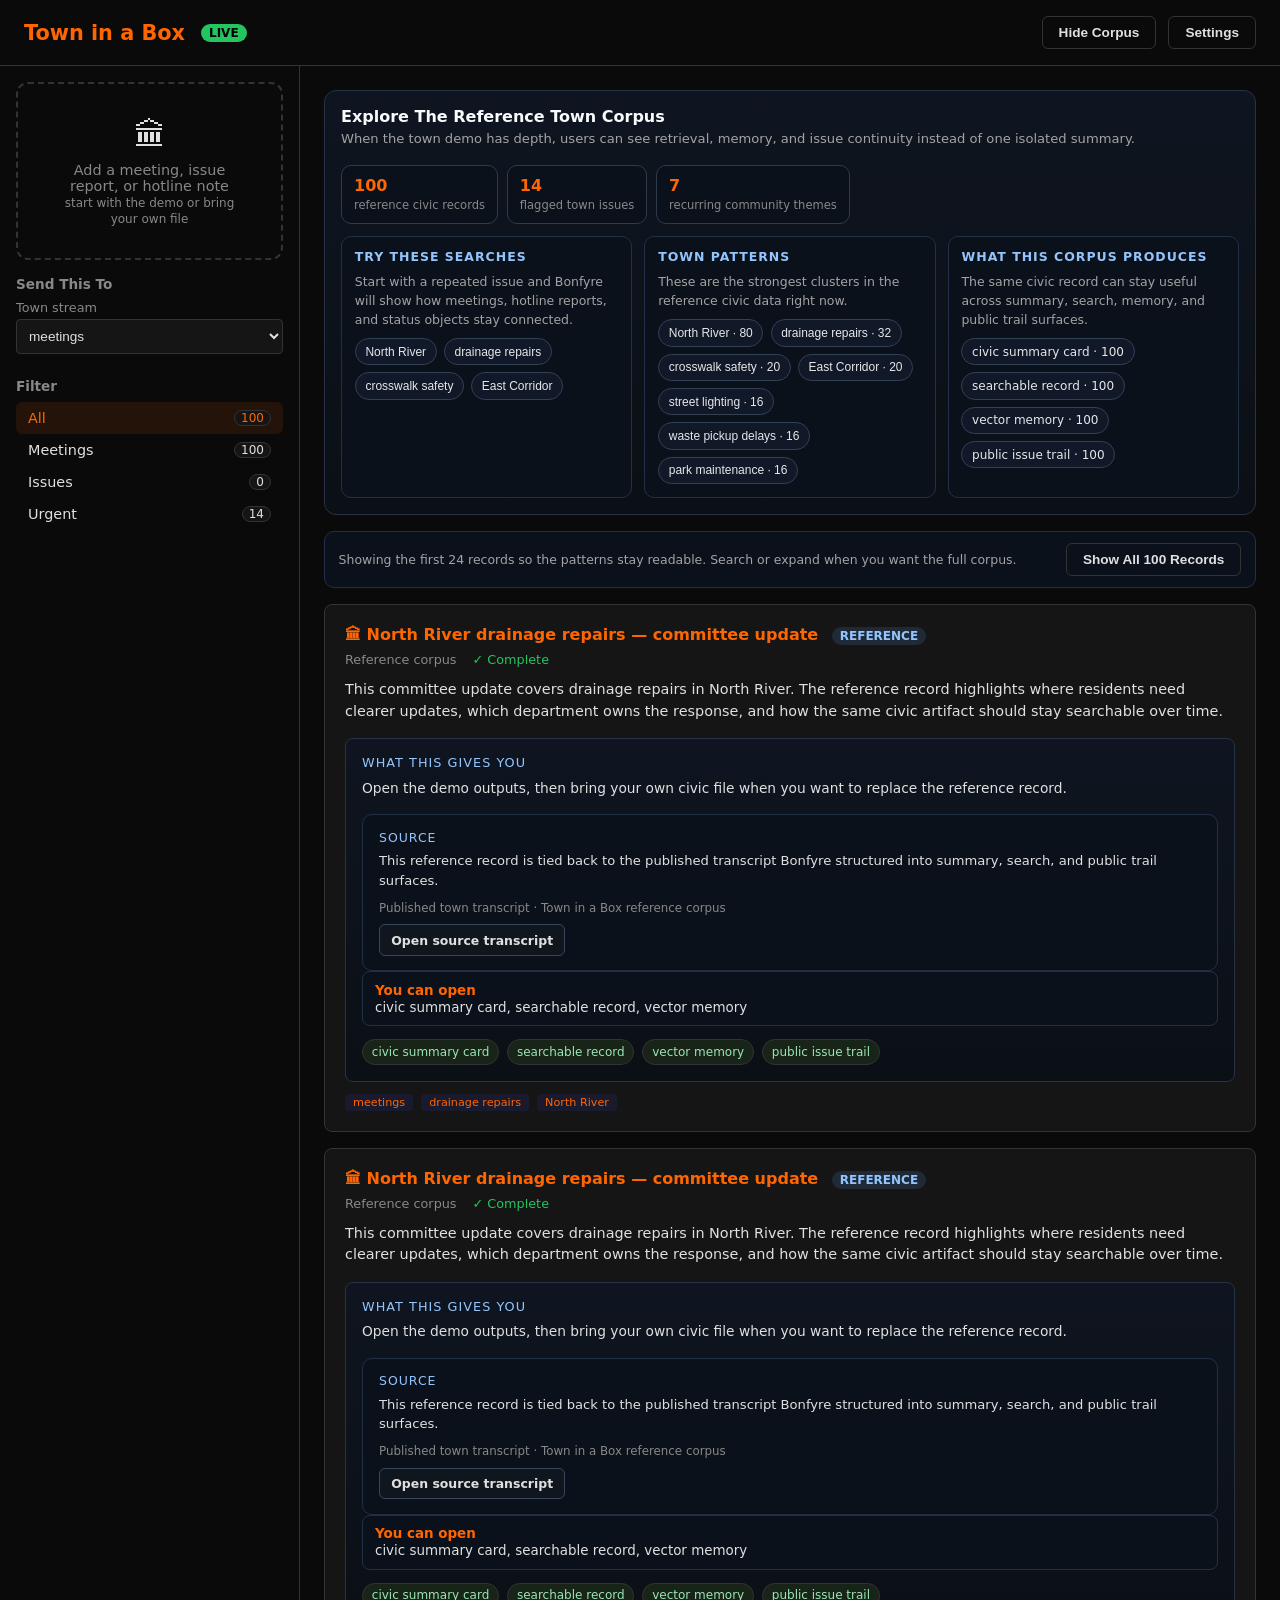
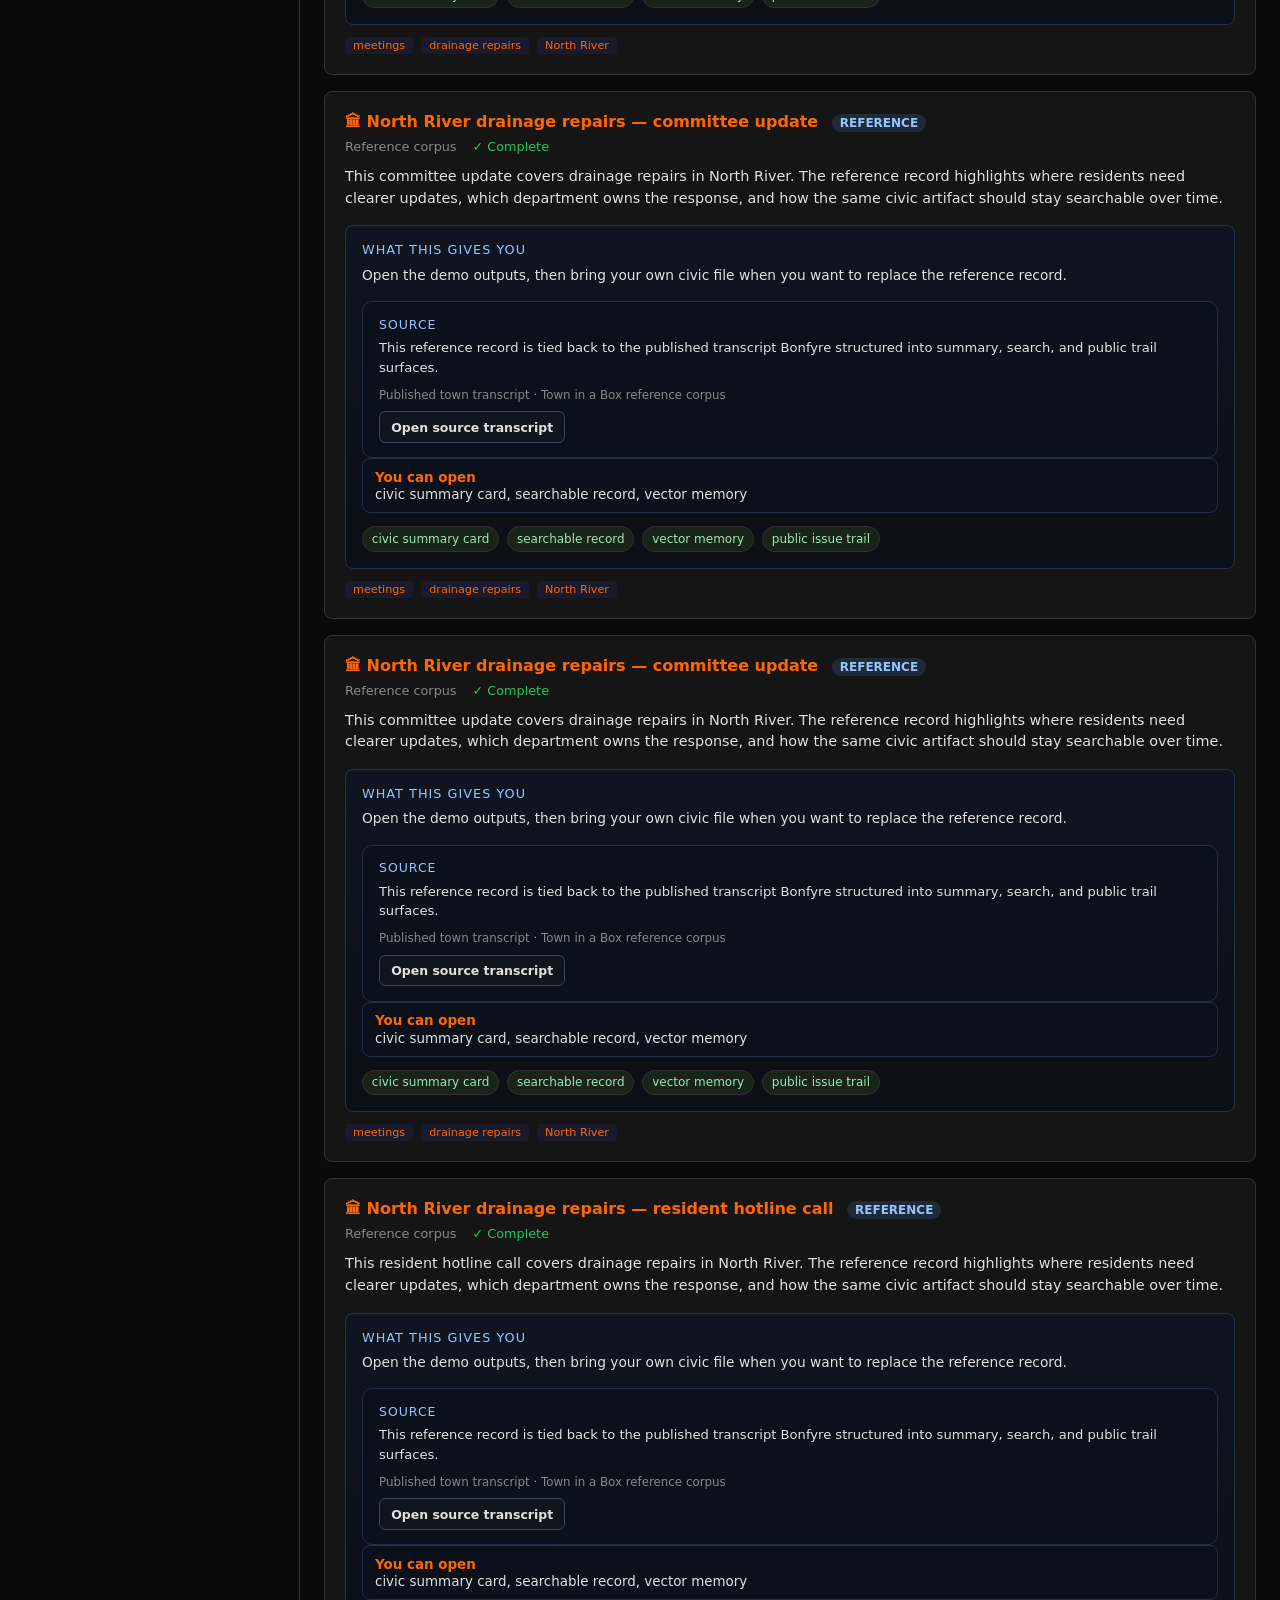
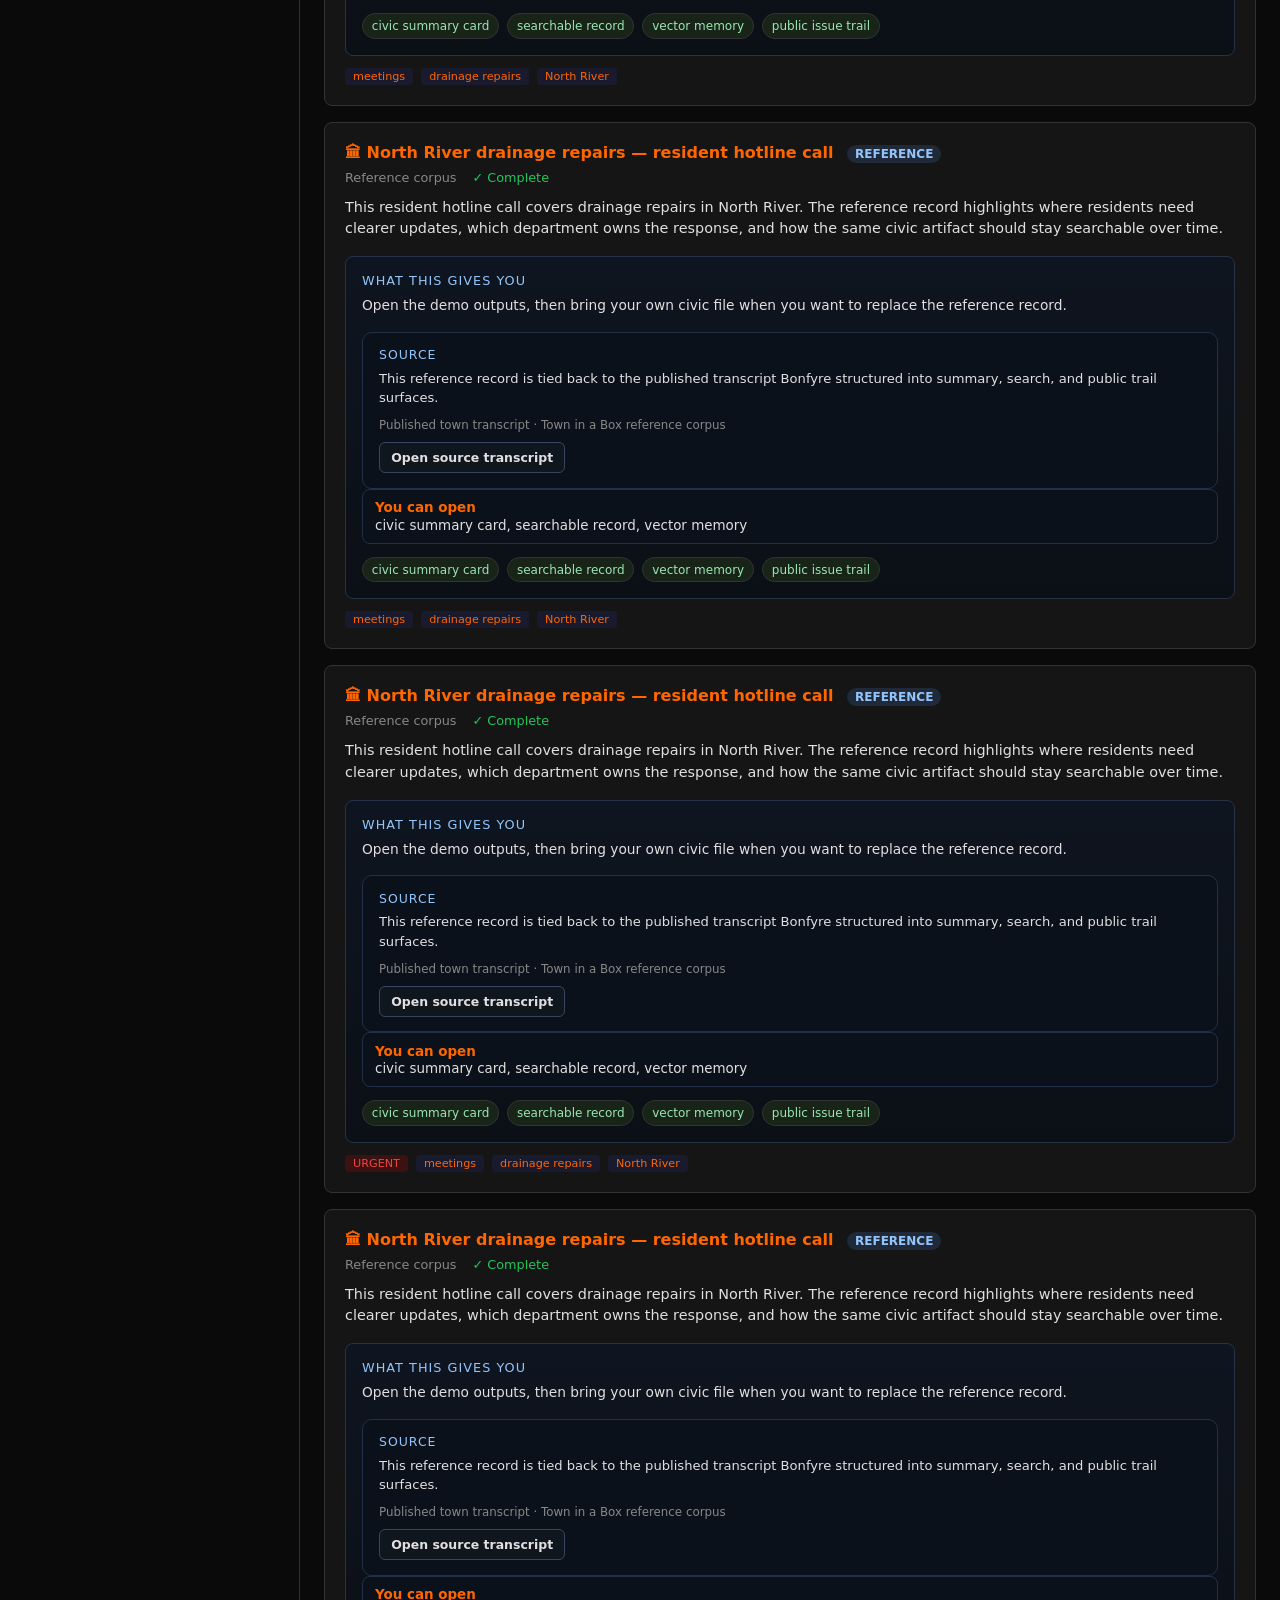
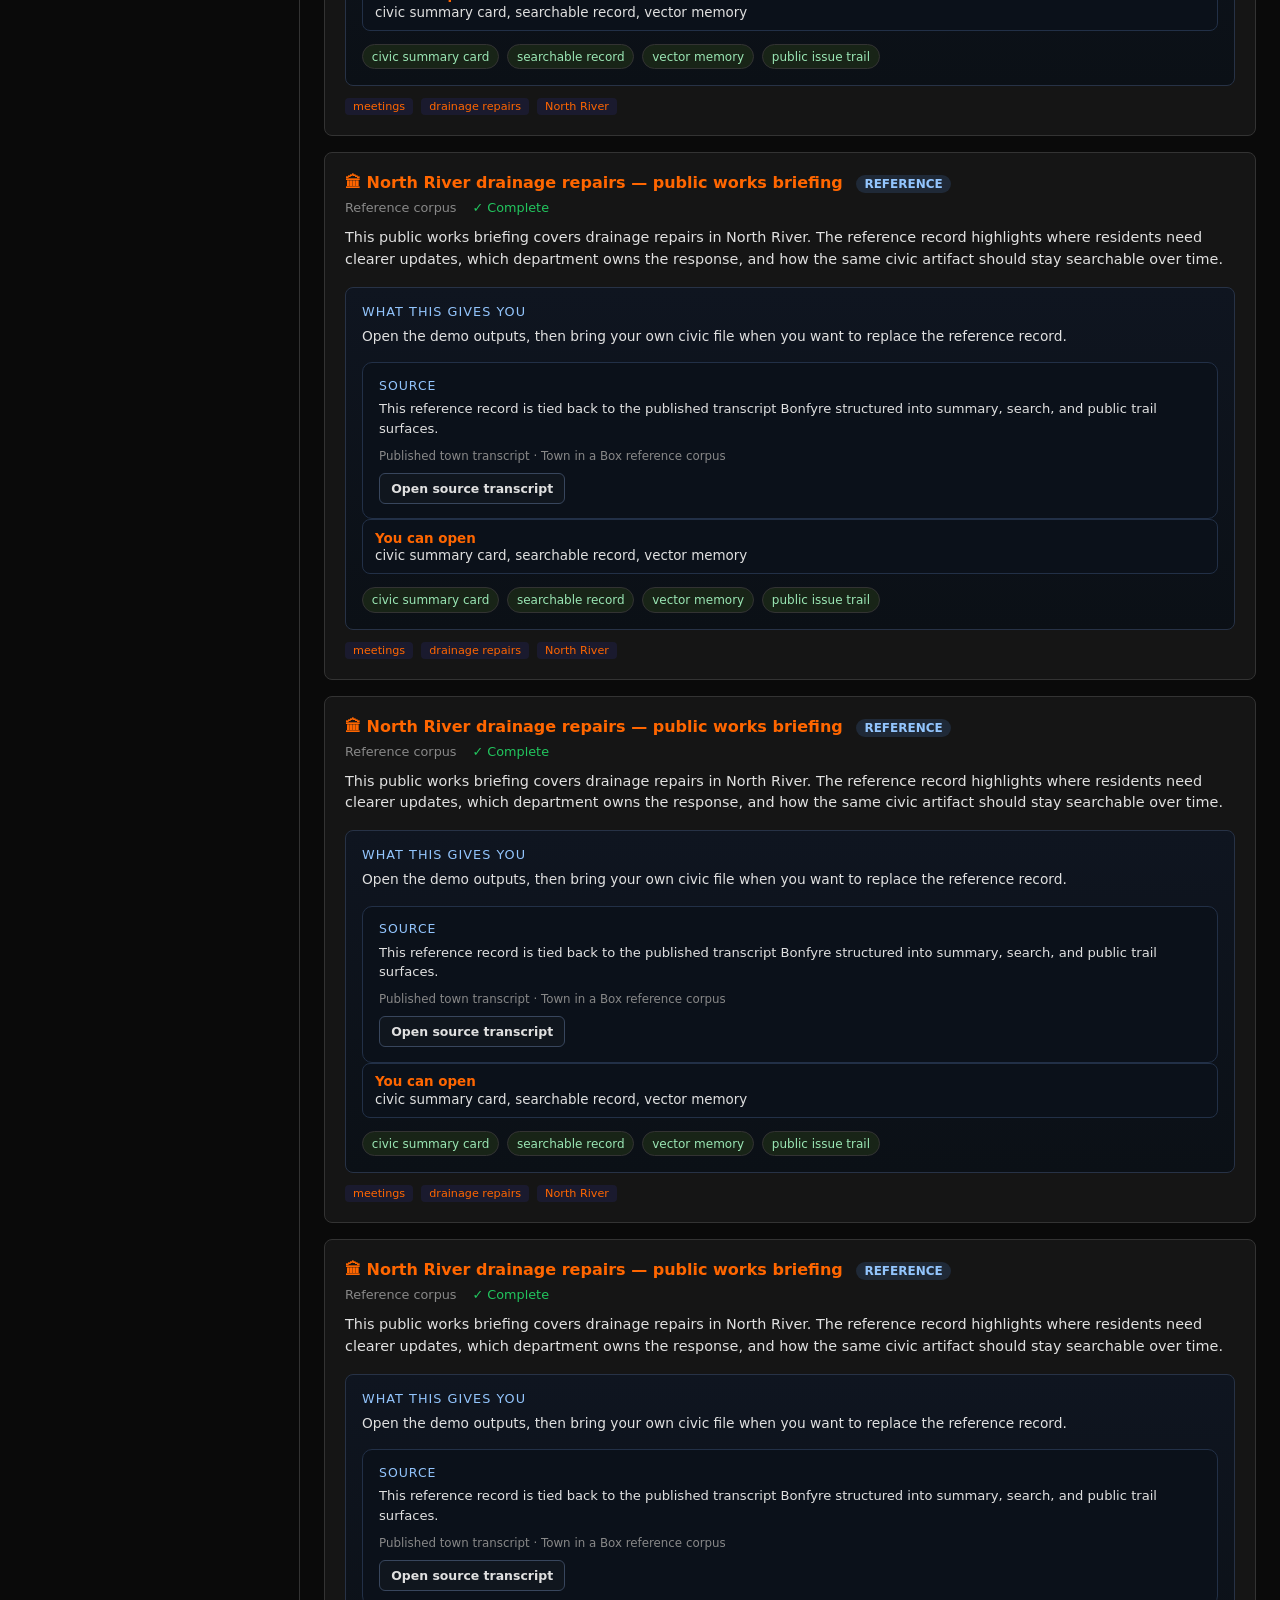
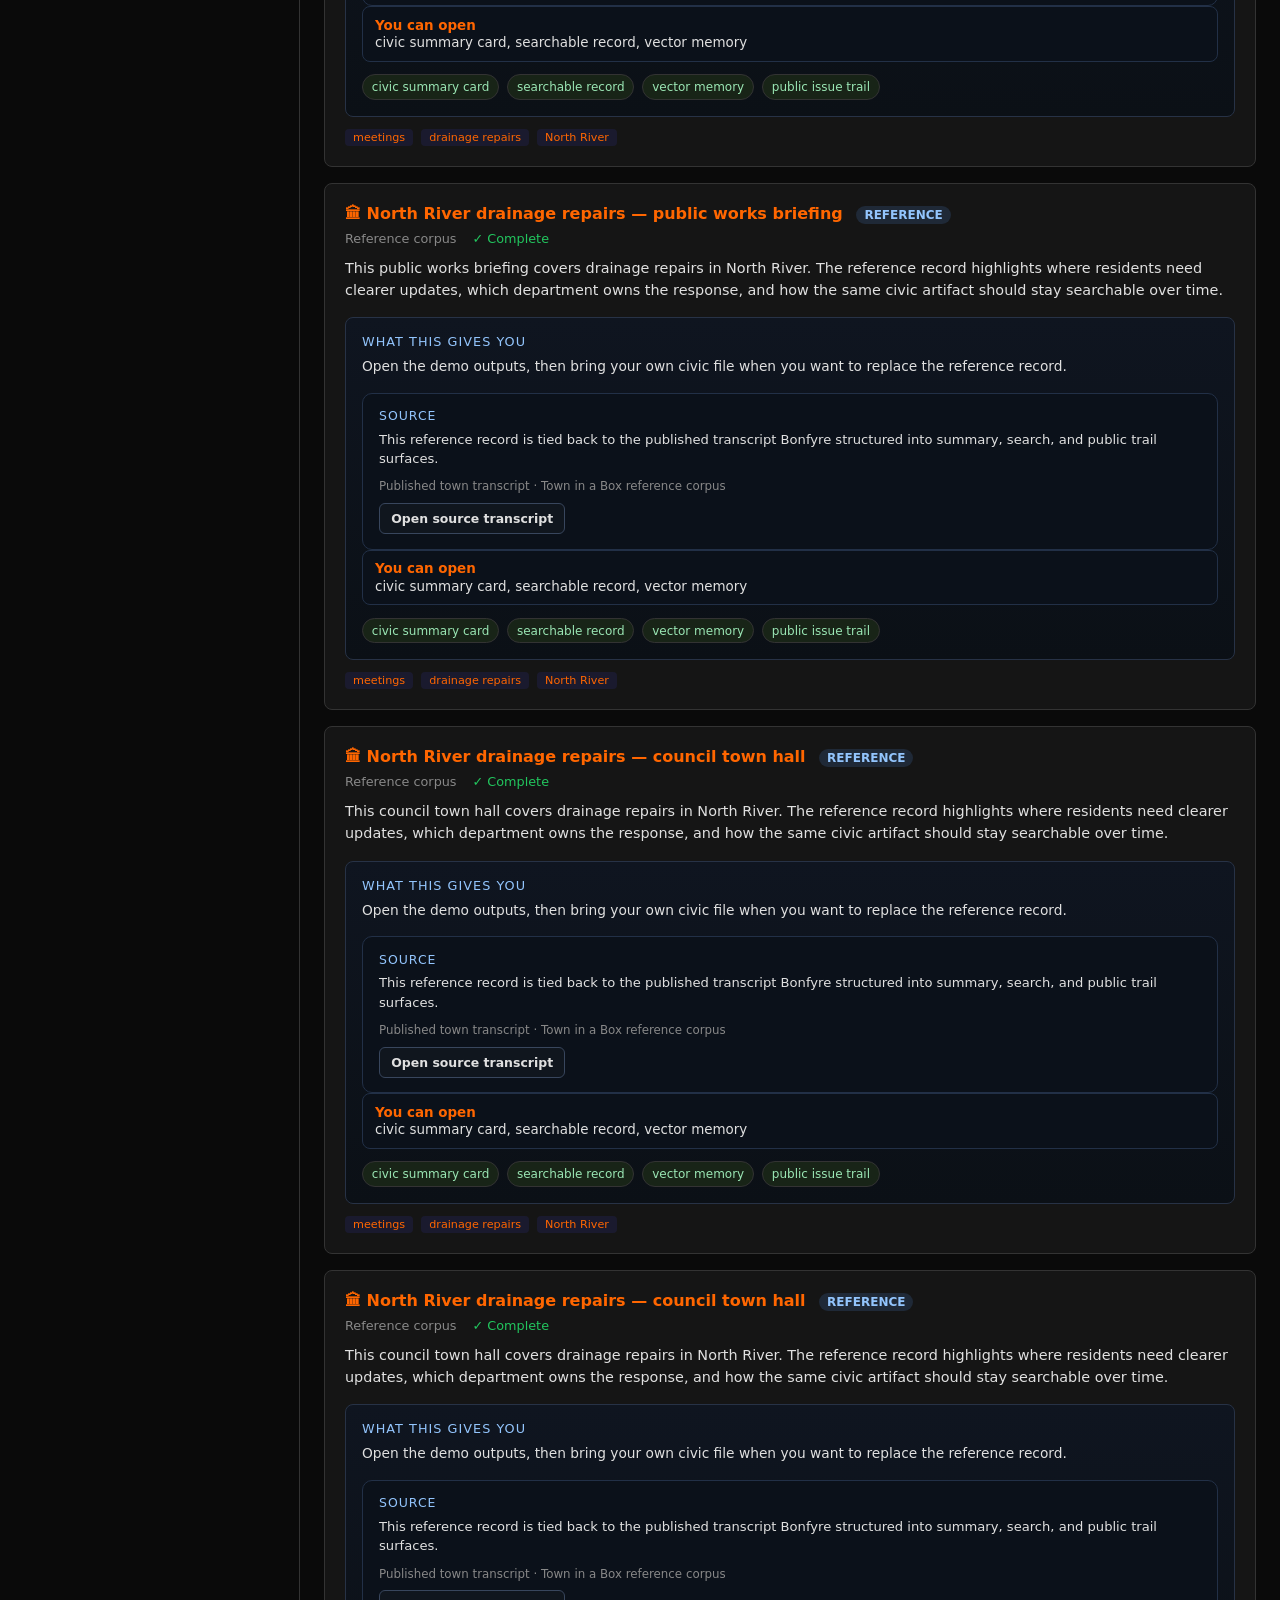
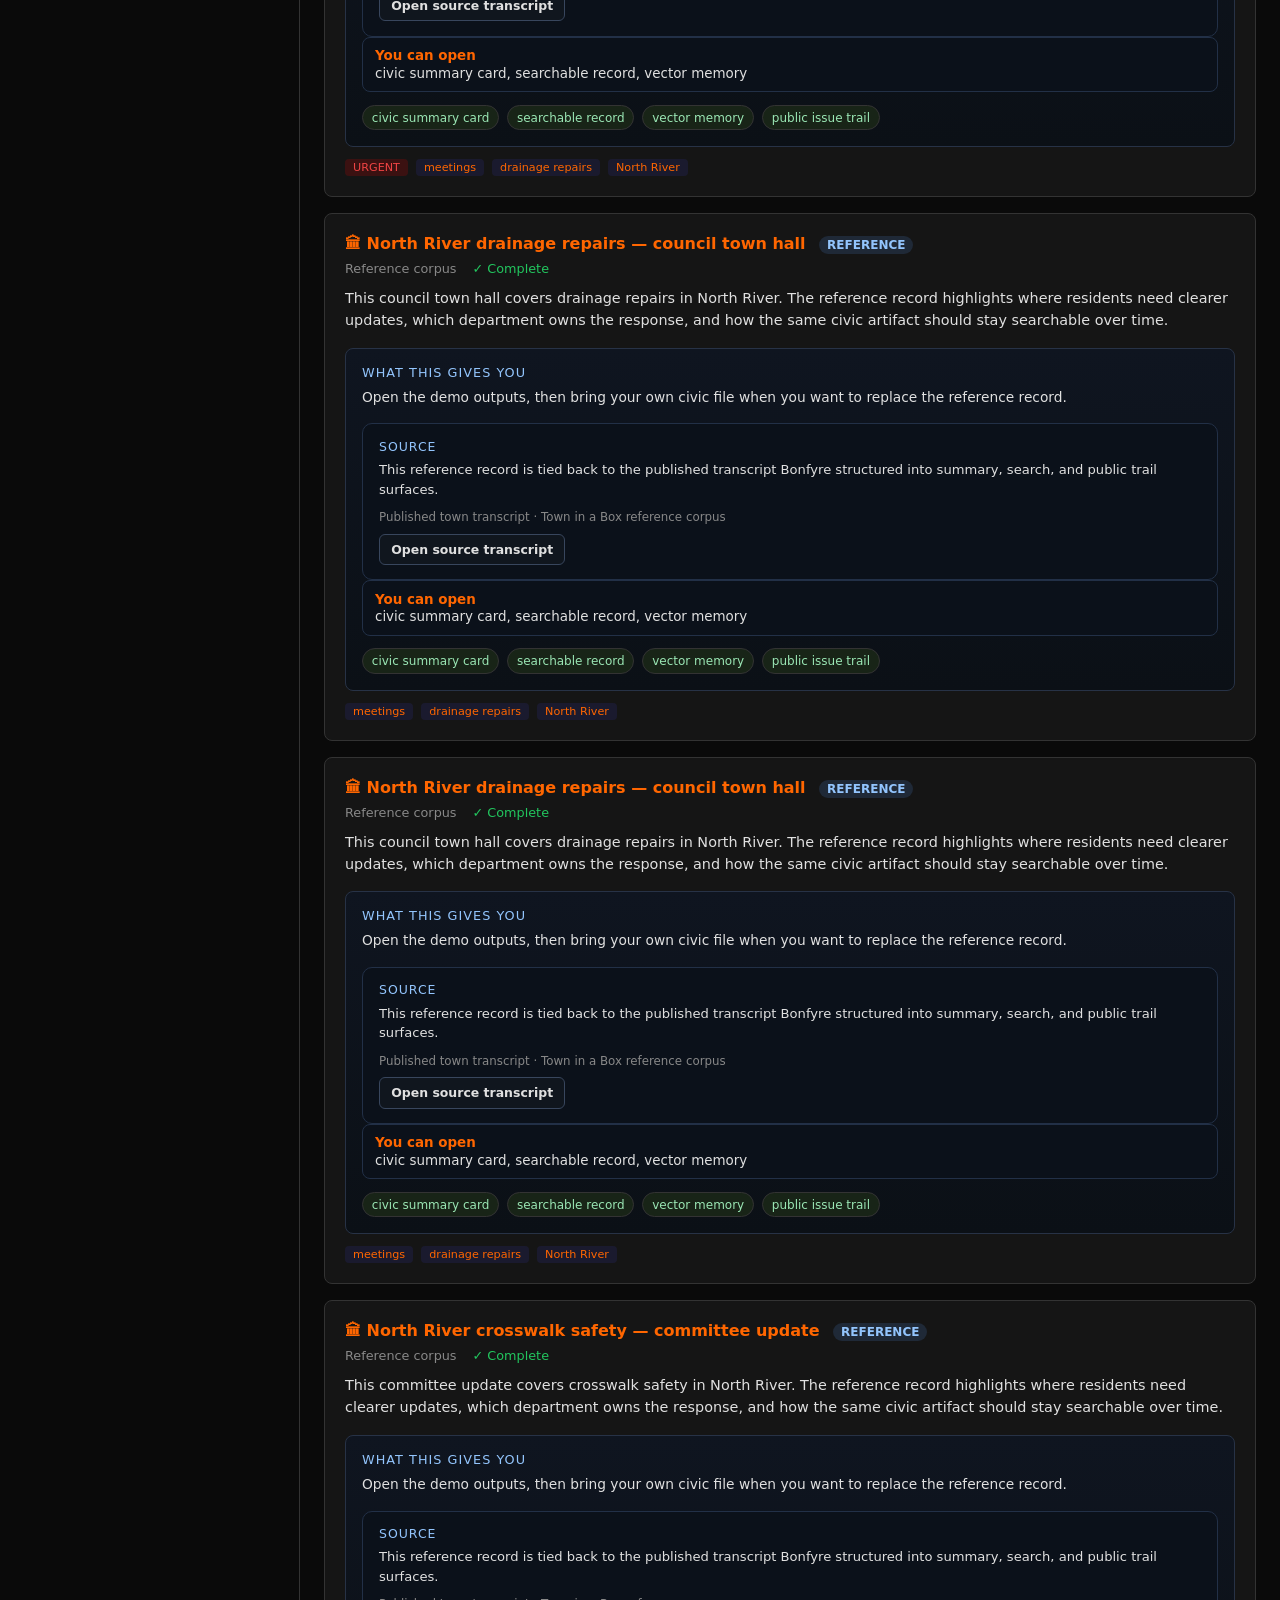
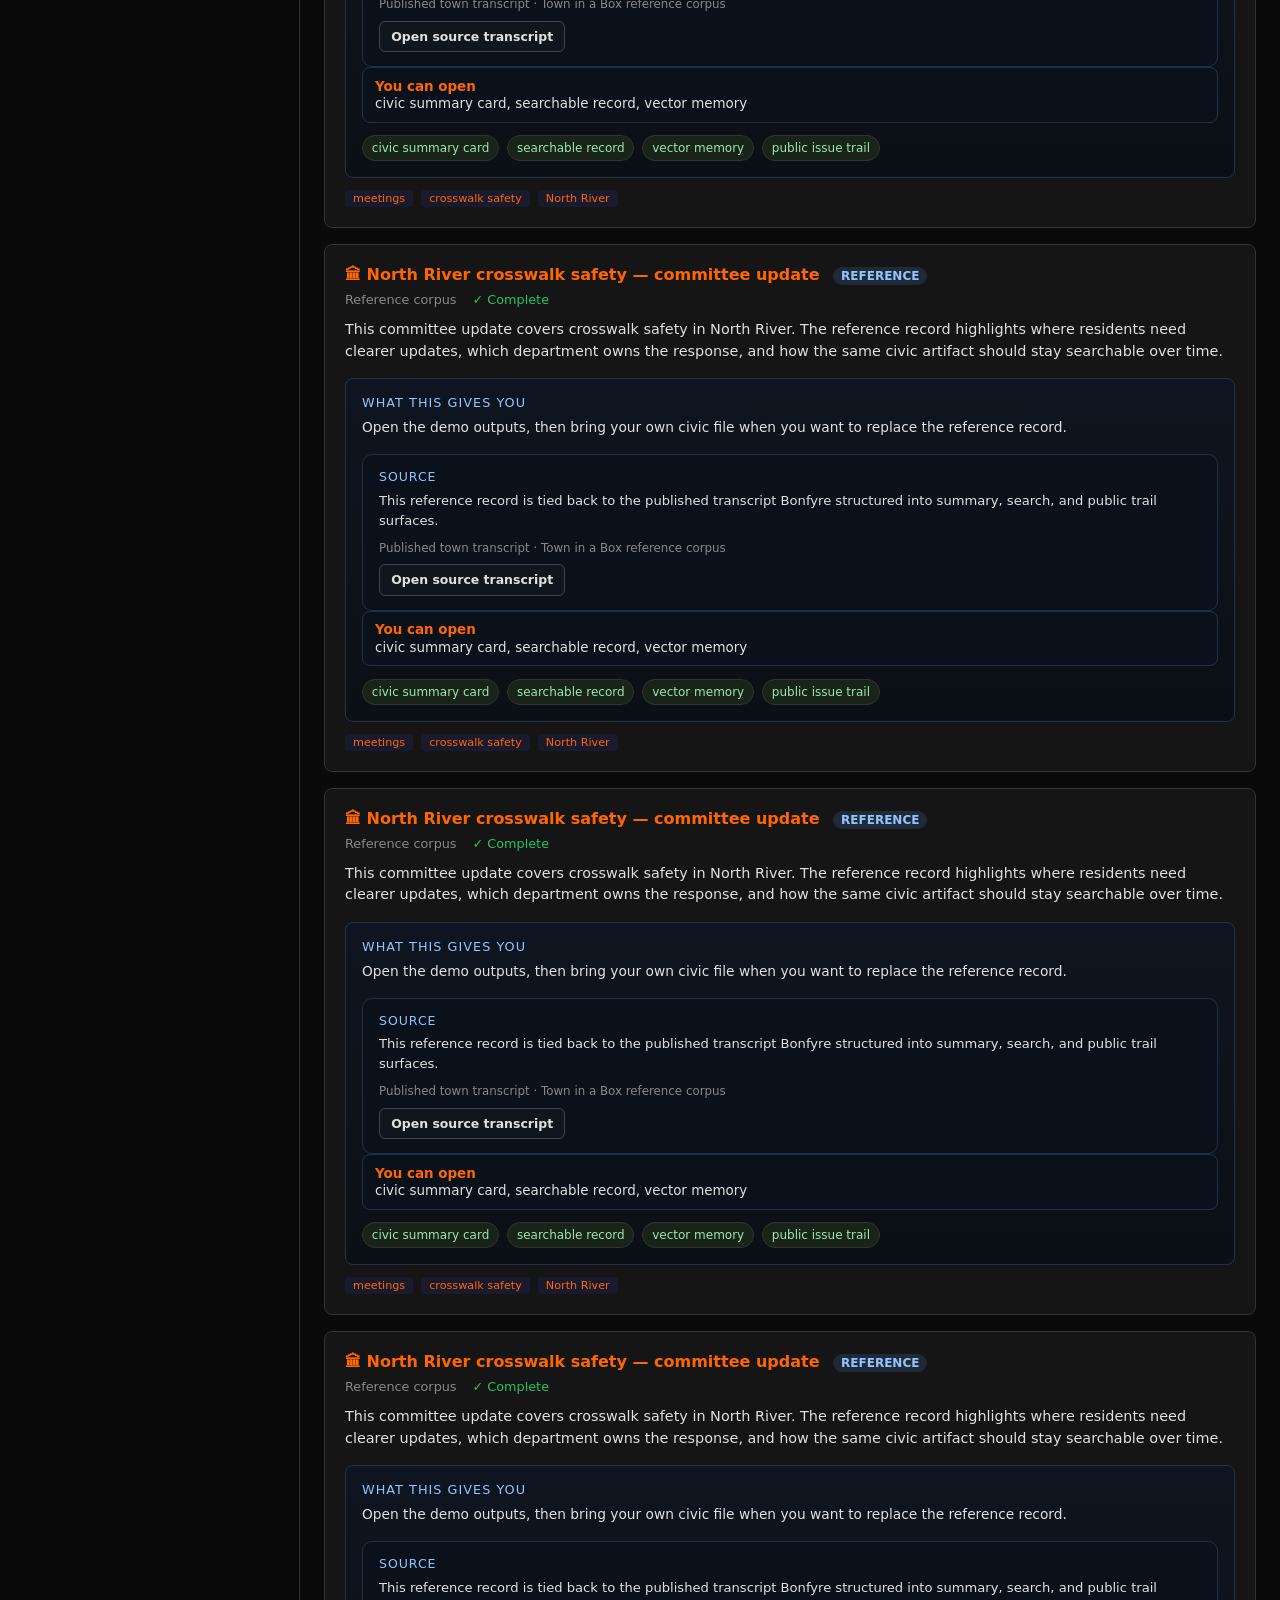
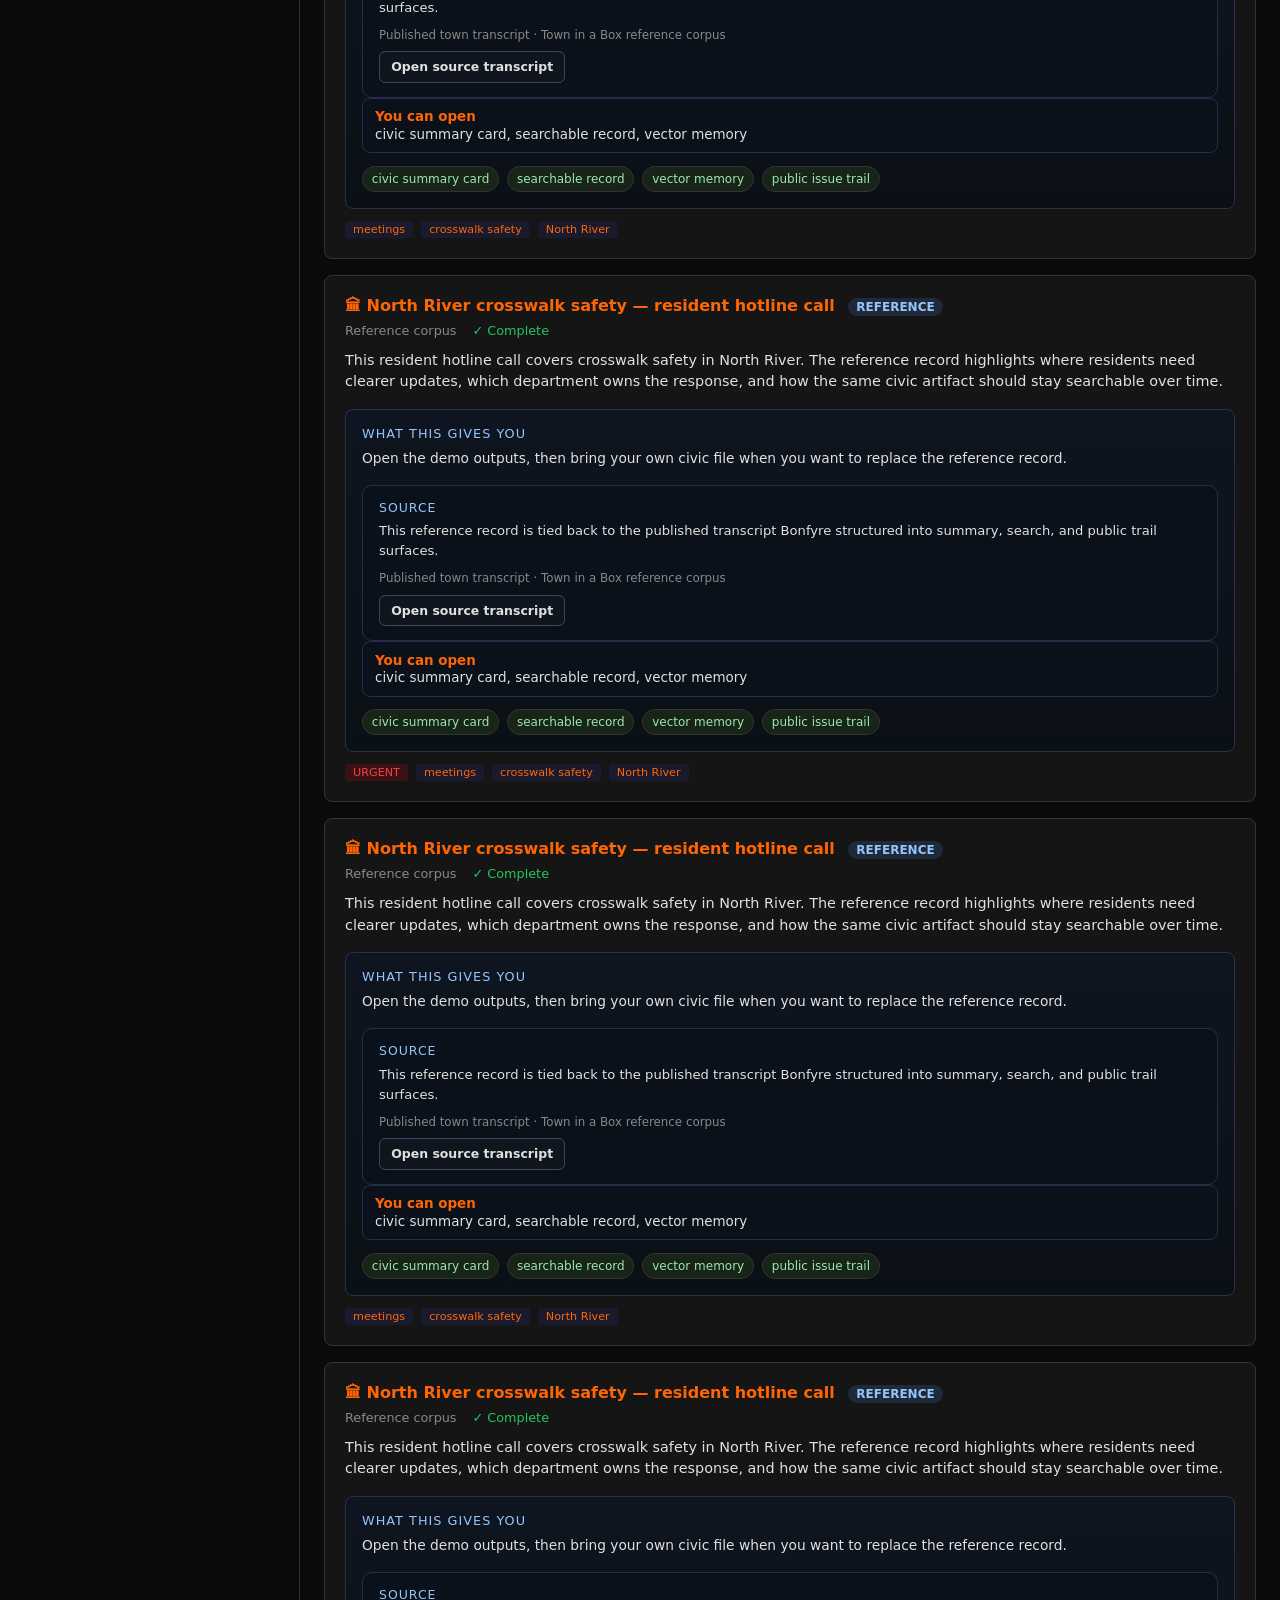
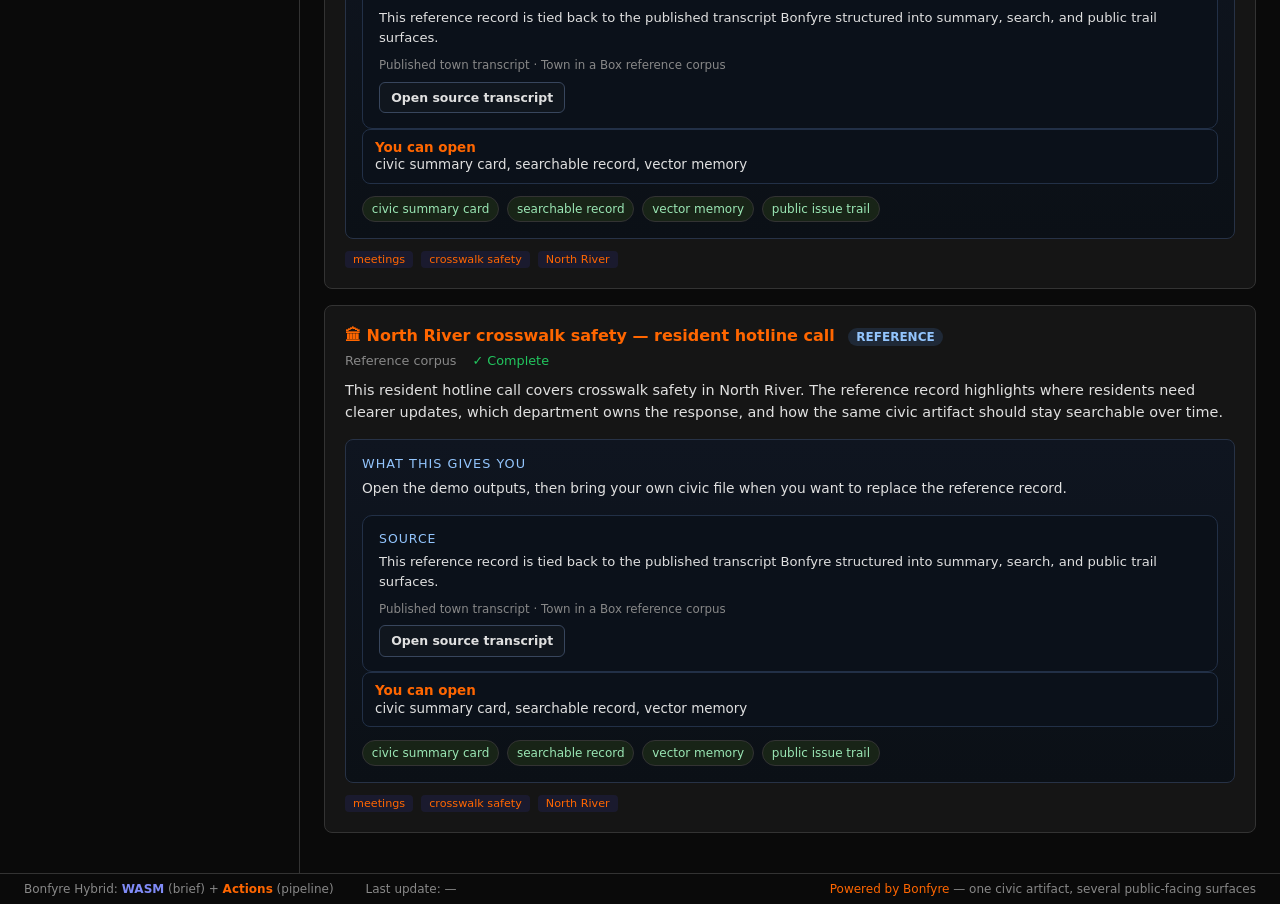
==== site/index.html @ 54fd7707 "Show source links on town reference cards" ====
<!DOCTYPE html>
<html lang="en">
<head>
  <meta charset="utf-8">
  <meta name="viewport" content="width=device-width,initial-scale=1">
  <title>Town in a Box</title>
  <style>
    :root {
      --bg: #0a0a0a; --fg: #e0e0e0; --accent: #ff6600;
      --surface: #151515; --border: #333; --dim: #888;
      --green: #22c55e; --red: #ef4444; --yellow: #eab308;
    }
    * { margin: 0; padding: 0; box-sizing: border-box; }
    body { font-family: system-ui, -apple-system, sans-serif; background: var(--bg); color: var(--fg); }
    .app { display: grid; grid-template-columns: 300px 1fr; grid-template-rows: auto 1fr auto; min-height: 100vh; }
    header { grid-column: 1 / -1; padding: 1rem 1.5rem; border-bottom: 1px solid var(--border); display: flex; align-items: center; gap: 1rem; }
    .sidebar { border-right: 1px solid var(--border); padding: 1rem; overflow-y: auto; }
    .main { padding: 1.5rem; overflow-y: auto; }
    h1 { font-size: 1.3rem; color: var(--accent); }
    .badge { font-size: .75rem; padding: 2px 8px; border-radius: 999px; font-weight: 600; }
    .badge-live { background: var(--green); color: #000; }
    .badge-processing { background: var(--yellow); color: #000; animation: pulse 1.5s infinite; }
    @keyframes pulse { 50% { opacity: .6; } }
    .header-right { margin-left: auto; display: flex; gap: .75rem; align-items: center; }
    .dropzone { border: 2px dashed var(--border); border-radius: 12px; padding: 2rem; text-align: center; cursor: pointer; transition: all .2s; margin-bottom: 1rem; }
    .dropzone:hover, .dropzone.drag-over { border-color: var(--accent); background: rgba(255,102,0,.05); }
    .dropzone input { display: none; }
    .dropzone-icon { font-size: 2rem; margin-bottom: .5rem; }
    .dropzone-text { color: var(--dim); font-size: .9rem; }
    .pipeline { margin-top: 1rem; }
    .pipeline-step { display: flex; align-items: center; gap: .5rem; padding: .5rem .75rem; border-left: 3px solid var(--border); margin-left: .5rem; font-size: .85rem; transition: all .3s; }
    .pipeline-step.active { border-color: var(--accent); color: var(--accent); }
    .pipeline-step.done { border-color: var(--green); color: var(--green); }
    .pipeline-step.wasm { border-color: #818cf8; color: #818cf8; }
    .pipeline-step .label { flex: 1; }
    .pipeline-step .where { font-size: .7rem; opacity: .6; }
    .card { background: var(--surface); border: 1px solid var(--border); border-radius: 8px; padding: 1.25rem; margin-bottom: 1rem; }
    .card h3 { color: var(--accent); font-size: 1rem; margin-bottom: .5rem; }
    .card-meta { font-size: .8rem; color: var(--dim); margin-bottom: .75rem; display: flex; gap: 1rem; }
    .card-body { font-size: .9rem; line-height: 1.5; }
    .card-tags { margin-top: .75rem; display: flex; gap: .5rem; flex-wrap: wrap; }
    .capability-block { margin-top: 1rem; padding: 1rem; border: 1px solid #2a2a4a; border-radius: 8px; background: #101018; }
    .capability-title { font-size: .8rem; letter-spacing: .08em; text-transform: uppercase; color: #818cf8; margin-bottom: .5rem; }
    .operator-chain, .output-grid { display: flex; gap: .5rem; flex-wrap: wrap; }
    .operator-chip, .output-chip, .swap-chip { font-size: .75rem; padding: .3rem .55rem; border-radius: 999px; border: 1px solid var(--border); }
    .operator-chip { background: #16162a; color: #d7dcff; }
    .output-chip { background: #182417; color: #9ae6b4; }
    .swap-chip { background: #241a12; color: #f6ad55; }
    .capability-copy { font-size: .8rem; color: var(--dim); margin: .65rem 0; }
    .result-block { margin-top: 1rem; padding: 1rem; border: 1px solid #273246; border-radius: 8px; background: linear-gradient(180deg,#0f1520,#0b1016); }
    .result-title { font-size: .8rem; letter-spacing: .08em; text-transform: uppercase; color: #93c5fd; margin-bottom: .45rem; }
    .result-copy { font-size: .86rem; line-height: 1.5; color: var(--fg); margin-bottom: .75rem; }
    .result-list { display: grid; gap: .45rem; margin-bottom: .8rem; }
    .result-item { padding: .65rem .75rem; border: 1px solid #223047; border-radius: 8px; background: #0b111a; font-size: .84rem; color: var(--fg); }
    .result-item strong { color: var(--accent); display: block; margin-bottom: .15rem; }
    .result-actions { display: flex; gap: .5rem; flex-wrap: wrap; }
    .result-link { display: inline-flex; align-items: center; gap: .35rem; padding: .45rem .7rem; border-radius: 6px; border: 1px solid #38465d; background: rgba(255,255,255,.02); color: var(--fg); text-decoration: none; font-size: .78rem; font-weight: 600; }
    .result-link:hover { border-color: var(--accent); color: var(--accent); }
    .source-block { margin-top: 1rem; padding: .9rem 1rem; border: 1px solid #223047; border-radius: 10px; background: #0b111a; }
    .source-title { font-size: .78rem; letter-spacing: .08em; text-transform: uppercase; color: #93c5fd; margin-bottom: .4rem; }
    .source-copy { font-size: .82rem; color: var(--fg); line-height: 1.5; margin-bottom: .65rem; }
    .source-meta { font-size: .74rem; color: var(--dim); margin-bottom: .6rem; }
    .source-actions { display: flex; gap: .5rem; flex-wrap: wrap; }
    .dataset-overview { margin-bottom: 1rem; padding: 1rem; border: 1px solid #273246; border-radius: 12px; background: linear-gradient(180deg,#0f1520,#0b1016); }
    .dataset-head { display:flex; justify-content:space-between; gap:1rem; flex-wrap:wrap; align-items:flex-start; margin-bottom:.75rem; }
    .dataset-head h3 { font-size: 1rem; color: #f8fafc; margin-bottom: .2rem; }
    .dataset-copy { font-size: .82rem; color: #a3a3a3; line-height: 1.5; max-width: 58rem; }
    .dataset-stats { display:flex; gap:.55rem; flex-wrap:wrap; }
    .dataset-stat { min-width:112px; padding:.65rem .75rem; border-radius:10px; border:1px solid #2f3b4b; background:#0b111a; }
    .dataset-stat strong { display:block; color:var(--accent); font-size:1rem; margin-bottom:.18rem; }
    .dataset-stat span { display:block; font-size:.72rem; color:var(--dim); }
    .dataset-grid { display:grid; grid-template-columns:repeat(auto-fit,minmax(220px,1fr)); gap:.75rem; }
    .dataset-panel { padding:.8rem; border-radius:10px; border:1px solid #223047; background:#0b111a; }
    .dataset-panel h4 { font-size:.78rem; letter-spacing:.08em; text-transform:uppercase; color:#93c5fd; margin-bottom:.55rem; }
    .dataset-panel p { font-size:.78rem; color:#a3a3a3; line-height:1.5; margin-bottom:.55rem; }
    .query-pills { display:flex; gap:.45rem; flex-wrap:wrap; }
    .query-pill { padding:.35rem .6rem; border-radius:999px; border:1px solid #334155; background:#111827; color:#e5e7eb; font-size:.75rem; cursor:pointer; }
    .query-pill:hover { border-color:var(--accent); color:var(--accent); }
    .board-limit { margin:0 0 1rem; padding:.7rem .85rem; border:1px solid #223047; border-radius:10px; background:#0b111a; display:flex; justify-content:space-between; align-items:center; gap:.75rem; flex-wrap:wrap; }
    .board-limit-copy { font-size:.78rem; color:#a3a3a3; }
    .tag { font-size: .7rem; padding: 2px 8px; border-radius: 4px; background: #1a1a2e; color: var(--accent); }
    .tag-urgent { background: #3b1111; color: var(--red); }
    .preview { background: #0d0d1a; border: 1px solid #2a2a4a; border-radius: 8px; padding: 1rem; margin-top: 1rem; }
    .preview h4 { color: #818cf8; font-size: .85rem; margin-bottom: .5rem; }
    .preview pre { font-size: .8rem; white-space: pre-wrap; color: var(--dim); max-height: 300px; overflow-y: auto; }
    .wasm-badge { font-size: .65rem; background: #818cf8; color: #000; padding: 1px 6px; border-radius: 3px; margin-left: .5rem; }
    .config { margin-top: 1.5rem; }
    .config h4 { font-size: .85rem; color: var(--dim); margin-bottom: .5rem; }
    .config input { width: 100%; padding: .5rem; background: var(--surface); border: 1px solid var(--border); border-radius: 4px; color: var(--fg); font-size: .85rem; margin-bottom: .5rem; }
    .config label { font-size: .8rem; color: var(--dim); display: block; margin-bottom: .25rem; }
    .btn { padding: .5rem 1rem; border-radius: 6px; border: none; cursor: pointer; font-size: .85rem; font-weight: 600; transition: all .15s; }
    .btn-primary { background: var(--accent); color: #000; }
    .btn-primary:hover { background: #e65c00; }
    .btn-ghost { background: transparent; border: 1px solid var(--border); color: var(--fg); }
    .filter-list { list-style: none; margin-top: .5rem; }
    .filter-item { padding: .5rem .75rem; border-radius: 6px; cursor: pointer; font-size: .9rem; display: flex; justify-content: space-between; }
    .filter-item:hover { background: rgba(255,255,255,.05); }
    .filter-item.active { background: rgba(255,102,0,.1); color: var(--accent); }
    .filter-count { font-size: .75rem; background: var(--surface); border: 1px solid var(--border); padding: 0 6px; border-radius: 999px; }
    .status-bar { grid-column: 1 / -1; border-top: 1px solid var(--border); padding: .5rem 1.5rem; font-size: .75rem; color: var(--dim); display: flex; gap: 2rem; }
    @media (max-width: 768px) { .app { grid-template-columns: 1fr; } .sidebar { border-right: none; border-bottom: 1px solid var(--border); } }
    

  </style>
</head>
<body>
  <div class="app">
    <header>
      <h1>Town in a Box</h1>
      <span class="badge badge-live" id="statusBadge">LIVE</span>
      <div class="header-right">
        <button class="btn btn-ghost" id="toggleDemoBtn" type="button">Hide Corpus</button>
        <button class="btn btn-ghost" onclick="toggleConfig()">Settings</button>
      </div>
    </header>
    <div class="sidebar">
      <div class="dropzone" id="dropzone">
        <div class="dropzone-icon">🏛</div>
        <div class="dropzone-text">Add a meeting, issue report, or hotline note<br><small>start with the demo or bring your own file</small></div>
        <input type="file" id="fileInput" accept="audio/*,.wav,.mp3,.m4a,.ogg,.flac,.webm,.txt,.md" multiple>
      </div>
      <div class="config" style="margin-top:0;">
        <h4>Send This To</h4>
        <label>Town stream</label>
        <select id="routeSelect" style="width:100%;padding:.5rem;background:var(--surface);border:1px solid var(--border);border-radius:4px;color:var(--fg);font-size:.85rem;">
          <option value="meetings">meetings</option>
          <option value="issues">issues</option>
          <option value="hotline">hotline</option>
        </select>
      </div>
      <div class="pipeline" id="pipeline" style="display:none;">
        <div class="pipeline-step" data-step="prepare"><span class="label">Prepare intake file</span><span class="where">Browser</span></div>
        <div class="pipeline-step" data-step="commit"><span class="label">Upload + commit</span><span class="where">GitHub Web</span></div>
        <div class="pipeline-step" data-step="process"><span class="label">bonfyre-transcribe</span><span class="where">Actions</span></div>
        <div class="pipeline-step" data-step="brief"><span class="label">bonfyre-brief</span><span class="where wasm-badge">WASM</span></div>
        <div class="pipeline-step" data-step="tag"><span class="label">bonfyre-tag</span><span class="where">Actions</span></div>
        <div class="pipeline-step" data-step="embed"><span class="label">bonfyre-embed + vec</span><span class="where">Actions</span></div>
        <div class="pipeline-step" data-step="index"><span class="label">bonfyre-index</span><span class="where">Actions</span></div>
        <div class="pipeline-step" data-step="render"><span class="label">bonfyre-render</span><span class="where">Actions</span></div>
        <div class="pipeline-step" data-step="emit"><span class="label">bonfyre-emit</span><span class="where">Actions</span></div>

      </div>
      <div class="preview" id="wasmPreview" style="display:none;">
        <h4>Live Preview <span class="wasm-badge">WASM</span></h4>
        <pre id="previewContent">Processing…</pre>
      </div>
      <div class="preview" id="intakePreview" style="display:none;">
        <h4>GitHub Intake</h4>
        <pre id="intakeContent">Preparing upload…</pre>
        <div style="margin-top:.75rem;display:flex;gap:.5rem;flex-wrap:wrap;">
          <a class="btn btn-primary" id="downloadPrepared" href="#" download>Download Intake Copy</a>
          <a class="btn btn-ghost" id="openUploadFolder" href="#" target="_blank" rel="noreferrer">Open GitHub Folder</a>
          <button class="btn btn-ghost" id="markUploaded" type="button">I Uploaded It</button>
        </div>
      </div>
      <h4 style="margin-top:1.5rem;font-size:.85rem;color:var(--dim);">Filter</h4>
      <ul class="filter-list" id="filterList">
        <li class="filter-item active" data-filter="all">All <span class="filter-count" id="countAll">0</span></li>
        <li class="filter-item" data-filter="meetings">Meetings <span class="filter-count">0</span></li>
        <li class="filter-item" data-filter="issues">Issues <span class="filter-count">0</span></li>
        <li class="filter-item" data-filter="flagged">Urgent <span class="filter-count">0</span></li>

      </ul>
      <div class="config" id="configPanel" style="display:none;">
        <h4>GitHub Connection</h4>
        <label>Repository (owner/repo)</label>
        <input type="text" id="cfgRepo" placeholder="Nickgonzales76017/pages-town-box">
        <label>Branch</label>
        <input type="text" id="cfgBranch" value="main">
        <button class="btn btn-primary" onclick="saveConfig()" style="width:100%;margin-top:.5rem;">Save</button>
      </div>
    </div>
    <div class="main" id="boardContent">
      <div style="text-align:center;padding:4rem 2rem;color:var(--dim);">
        <p style="font-size:1.2rem;margin-bottom:.5rem;">Start with the demo civic record or add your own file</p>
        <p>Town in a Box turns one public input into a clear summary, a searchable record, and a reusable town memory.</p>
        <p style="margin-top:1.5rem;font-size:.85rem;line-height:1.6;">
          Open the reference corpus to see the full flow working now.<br>
          When you're ready, add your own civic file and the app will follow the same path.
        </p>
        <div style="margin-top:1.5rem;display:grid;grid-template-columns:repeat(auto-fit,minmax(130px,1fr));gap:.75rem;text-align:center;font-size:.8rem;">
          <div style="padding:.5rem;border:1px solid var(--border);border-radius:6px;">
            <div style="color:var(--accent);font-weight:600;font-size:1rem;">One civic input</div>
            <div>meeting, issue, or report in</div>
          </div>
          <div style="padding:.5rem;border:1px solid var(--border);border-radius:6px;">
            <div style="color:var(--accent);font-weight:600;font-size:1rem;">Shared record</div>
            <div>summary, memory, and public trail out</div>
          </div>
          <div style="padding:.5rem;border:1px solid var(--border);border-radius:6px;">
            <div style="color:var(--accent);font-weight:600;font-size:1rem;">Clear compare</div>
            <div>core record versus reusable town memory</div>
          </div>
          <div style="padding:.5rem;border:1px solid var(--border);border-radius:6px;">
            <div style="color:var(--accent);font-weight:600;font-size:1rem;">No prompt UI</div>
            <div>the civic workflow stays simple</div>
          </div>
        </div>
        <p style="margin-top:1rem;font-size:.75rem;color:var(--dim);">
          Start from the reference town record, then clear demo data and run your own civic intake.
        </p>
      </div>
    </div>
    <div class="status-bar">
      <span>Bonfyre Hybrid: <strong style="color:#818cf8">WASM</strong> (brief) + <strong style="color:var(--accent)">Actions</strong> (pipeline)</span>
      <span id="lastUpdate">Last update: —</span>
      <span style="margin-left:auto;">
        <a href="https://github.com/Nickgonzales76017/bonfyre" style="color:var(--accent);text-decoration:none;">Powered by Bonfyre</a>
        &mdash; one civic artifact, several public-facing surfaces
      </span>
    </div>
  </div>
  <script src="js/github-intake.js"></script>
  <script>
    const STORE_KEY = 'bonfyre_pages-town-box_config';
    const ITEMS_KEY = 'bonfyre_pages-town-box_items';
    const DEMO_HIDDEN_KEY = 'bonfyre_pages-town-box_hide_demo';
    const INPUT_PATH = 'input';
    const DEFAULT_REPO = 'Nickgonzales76017/pages-town-box';
    const DEFAULT_BRANCH = 'main';

    let config = Object.assign({ repo: DEFAULT_REPO, branch: DEFAULT_BRANCH }, JSON.parse(localStorage.getItem(STORE_KEY) || '{}'));
    let items = JSON.parse(localStorage.getItem(ITEMS_KEY) || '[]');
    let demoItems = [];
    let demoHidden = localStorage.getItem(DEMO_HIDDEN_KEY) === '1';
    let briefWorker = null;
    let activeIntake = null;

    function toggleConfig() {
      const p = document.getElementById('configPanel');
      p.style.display = p.style.display === 'none' ? 'block' : 'none';
      if (p.style.display === 'block') {
        document.getElementById('cfgRepo').value = config.repo || '';
        document.getElementById('cfgBranch').value = config.branch || 'main';
      }
    }
    function saveConfig() {
      config = {
        repo: document.getElementById('cfgRepo').value.trim() || DEFAULT_REPO,
        branch: document.getElementById('cfgBranch').value.trim() || DEFAULT_BRANCH
      };
      localStorage.setItem(STORE_KEY, JSON.stringify(config));
      document.getElementById('configPanel').style.display = 'none';
    }

    function getVisibleItems() {
      return (demoHidden ? [] : demoItems).concat(items);
    }

    function escapeHtml(value) {
      return String(value ?? '').replace(/[&<>\"']/g, ch => ({
        '&': '&amp;',
        '<': '&lt;',
        '>': '&gt;',
        '"': '&quot;',
        "'": '&#39;'
      }[ch]));
    }

    function normalizeToken(value) {
      return String(value || '')
        .trim()
        .toLowerCase()
        .replace(/[^a-z0-9]+/g, '-')
        .replace(/^-+|-+$/g, '');
    }

    function ensurePreviewNodes() {
      const panel = document.getElementById('wasmPreview') || document.getElementById('intakePreview');
      const content = document.getElementById('previewContent') || document.getElementById('intakeContent');
      if (!panel || !content) return null;
      let actions = panel.querySelector('.bonfyre-preview-actions');
      if (!actions) {
        actions = document.createElement('div');
        actions.className = 'bonfyre-preview-actions';
        actions.style.display = 'flex';
        actions.style.gap = '.5rem';
        actions.style.flexWrap = 'wrap';
        actions.style.marginTop = '.75rem';
        content.insertAdjacentElement('afterend', actions);
      }
      return { panel, content, actions };
    }

    function setPreviewState(text, link) {
      const nodes = ensurePreviewNodes();
      if (!nodes) return false;
      let detail = nodes.panel.querySelector('.bonfyre-detail-card');
      if (detail) detail.remove();
      let artifact = nodes.panel.querySelector('.bonfyre-artifact-view');
      if (artifact) artifact.remove();
      nodes.panel.style.display = 'block';
      nodes.content.textContent = String(text || '');
      nodes.actions.innerHTML = '';
      let search = nodes.panel.querySelector('.bonfyre-demo-search');
      if (search) search.style.display = 'none';
      if (link && link.href) {
        const anchor = document.createElement('a');
        anchor.className = 'btn btn-ghost';
        anchor.href = link.href;
        anchor.target = '_blank';
        anchor.rel = 'noreferrer noopener';
        anchor.textContent = link.label || 'Open artifact';
        nodes.actions.appendChild(anchor);
      }
      return true;
    }

    function setPreviewHtml(html, link) {
      const nodes = ensurePreviewNodes();
      if (!nodes) return false;
      let detail = nodes.panel.querySelector('.bonfyre-detail-card');
      if (detail) detail.remove();
      let artifact = nodes.panel.querySelector('.bonfyre-artifact-view');
      if (artifact) artifact.remove();
      nodes.panel.style.display = 'block';
      nodes.content.innerHTML = html;
      nodes.actions.innerHTML = '';
      let search = nodes.panel.querySelector('.bonfyre-demo-search');
      if (search) search.style.display = 'none';
      if (link && link.href) {
        const anchor = document.createElement('a');
        anchor.className = 'btn btn-ghost';
        anchor.href = link.href;
        anchor.target = '_blank';
        anchor.rel = 'noreferrer noopener';
        anchor.textContent = link.label || 'Open artifact';
        nodes.actions.appendChild(anchor);
      }
      return true;
    }

    async function openArtifactInPreview(note, link) {
      if (!link || !link.href) return false;
      const raw = await fetchText(link.href);
      if (!raw) return setPreviewState(note || 'This output is available for this demo item.', link);
      let body = raw;
      if (/\.json($|\?)/.test(link.href)) {
        try { body = JSON.stringify(JSON.parse(raw), null, 2); } catch (_) {}
      }
      const htmlBody = /\.md($|\?)/.test(link.href || '')
        ? `<div class="bonfyre-artifact-body" style="font-size:.78rem;line-height:1.5;color:var(--fg);max-height:320px;overflow:auto;white-space:pre-wrap;">${escapeHtml(body)}</div>`
        : `<div class="bonfyre-artifact-body" style="font-size:.78rem;line-height:1.5;color:var(--fg);max-height:320px;overflow:auto;white-space:pre-wrap;">${escapeHtml(body)}</div>`;
      return setPreviewHtml(`
        <div class="bonfyre-artifact-view" style="margin-top:.75rem;padding:.85rem;border:1px solid var(--border);border-radius:10px;background:#0d131d;">
          <h4 style="font-size:.85rem;color:var(--accent);margin-bottom:.4rem;">${escapeHtml(link.label || 'Artifact preview')}</h4>
          ${note ? `<div style="font-size:.78rem;color:var(--dim);margin-bottom:.55rem;line-height:1.45;">${escapeHtml(note)}</div>` : ''}
          ${htmlBody}
        </div>
      `, link);
    }

    function ensureSearchNodes() {
      const nodes = ensurePreviewNodes();
      if (!nodes) return null;
      let search = nodes.panel.querySelector('.bonfyre-demo-search');
      if (!search) {
        search = document.createElement('div');
        search.className = 'bonfyre-demo-search';
        search.style.display = 'none';
        search.style.marginTop = '.85rem';
        search.innerHTML = `
          <div class="bonfyre-demo-search-copy" style="font-size:.78rem;color:var(--dim);margin-bottom:.55rem;line-height:1.45;"></div>
          <input class="bonfyre-demo-search-input" type="search" placeholder="Search this town demo" style="width:100%;padding:.55rem .65rem;border-radius:6px;border:1px solid var(--border);background:#0f1117;color:var(--fg);margin-bottom:.65rem;">
          <div class="bonfyre-demo-search-results" style="display:grid;gap:.45rem;"></div>
        `;
        nodes.actions.insertAdjacentElement('afterend', search);
      }
      return {
        ...nodes,
        searchRoot: search,
        searchCopy: search.querySelector('.bonfyre-demo-search-copy'),
        searchInput: search.querySelector('.bonfyre-demo-search-input'),
        searchResults: search.querySelector('.bonfyre-demo-search-results')
      };
    }

    function scoreDemoItem(item, query) {
      const hay = [item.file, item.brief, (item.tags || []).join(' '), item.searchSummary, item.whyItMatters].join(' ').toLowerCase();
      if (!query) return 1;
      if (!hay.includes(query)) return 0;
      let score = 1;
      if (String(item.file || '').toLowerCase().includes(query)) score += 3;
      if ((item.tags || []).join(' ').toLowerCase().includes(query)) score += 2;
      if (String(item.brief || '').toLowerCase().includes(query)) score += 1;
      return score;
    }

    function renderSearchResults(query) {
      const ranked = getVisibleItems()
        .map(item => ({ item, score: scoreDemoItem(item, query) }))
        .filter(entry => entry.score > 0)
        .sort((a, b) => b.score - a.score)
        .slice(0, 6);
      if (!ranked.length) return `<div style="padding:.65rem .75rem;border:1px solid var(--border);border-radius:8px;background:#0d131d;color:var(--dim);font-size:.76rem;">No matching civic records yet.</div>`;
      return ranked.map(({ item }) => `
        <button type="button" data-demo-open="${escapeHtml(item.id)}" style="width:100%;text-align:left;padding:.65rem .75rem;border-radius:8px;border:1px solid var(--border);background:#0d131d;color:var(--fg);cursor:pointer;">
          <strong style="display:block;color:var(--accent);margin-bottom:.2rem;font-size:.8rem;">${escapeHtml(item.file)}</strong>
          <span style="display:block;font-size:.76rem;line-height:1.4;margin-bottom:.2rem;">${escapeHtml(item.searchSummary || item.brief || '')}</span>
          <em style="display:block;font-size:.72rem;color:var(--dim);font-style:normal;">${escapeHtml((item.tags || []).slice(0, 3).join(' · '))}</em>
        </button>
      `).join('');
    }

    function openSearchExperience(item, label, initialQuery = '') {
      const nodes = ensureSearchNodes();
      if (!nodes) return false;
      let detail = nodes.panel.querySelector('.bonfyre-detail-card');
      if (detail) detail.remove();
      nodes.panel.style.display = 'block';
      nodes.content.textContent = String((item.outputNotes && item.outputNotes[label]) || 'Search across the town demo to see why this output matters.');
      nodes.actions.innerHTML = '';
      nodes.searchRoot.style.display = 'block';
      nodes.searchCopy.textContent = item.searchIntro || 'Multiple civic records make search, reuse, and memory visible inside the app instead of sending you to raw files.';
      nodes.searchInput.value = initialQuery;
      nodes.searchResults.innerHTML = renderSearchResults(String(initialQuery || '').trim().toLowerCase());
      nodes.searchInput.oninput = function() {
        nodes.searchResults.innerHTML = renderSearchResults(String(nodes.searchInput.value || '').trim().toLowerCase());
      };
      nodes.searchResults.onclick = function(event) {
        const button = event.target.closest('[data-demo-open]');
        if (!button) return;
        const target = getVisibleItems().find(entry => String(entry.id) === String(button.dataset.demoOpen));
        if (!target) return;
        let existing = nodes.panel.querySelector('.bonfyre-detail-card');
        if (existing) existing.remove();
        nodes.searchRoot.insertAdjacentHTML('afterend', `
          <div class="bonfyre-detail-card" style="margin-top:.75rem;padding:.85rem;border:1px solid var(--border);border-radius:10px;background:#0d131d;">
            <h4 style="font-size:.9rem;color:var(--accent);margin-bottom:.35rem;">${escapeHtml(target.file || 'Demo record')}</h4>
            <div style="font-size:.73rem;color:var(--dim);margin-bottom:.45rem;">${escapeHtml(target.time || 'Reference corpus')}</div>
            <div style="font-size:.8rem;line-height:1.5;color:var(--fg);margin-bottom:.6rem;">${escapeHtml(target.whyItMatters || target.brief || '')}</div>
            <div style="display:flex;gap:.4rem;flex-wrap:wrap;">${(target.tags || []).slice(0, 5).map(tag => `<span style="font-size:.68rem;padding:.22rem .45rem;border-radius:999px;border:1px solid var(--border);background:#111827;color:#cbd5e1;">${escapeHtml(tag)}</span>`).join('')}</div>
          </div>
        `);
      };
      return true;
    }

    function collectTopTags(records) {
      const counts = {};
      records.forEach(record => {
        (record.tags || []).forEach(tag => {
          const raw = String(tag || '').trim();
          const key = normalizeToken(raw);
          if (!key || key === 'all' || key === 'meetings' || key === 'issues' || key === 'urgent' || key === 'flagged') return;
          counts[raw] = (counts[raw] || 0) + 1;
        });
      });
      return Object.entries(counts)
        .map(([tag, count]) => ({ tag, count }))
        .sort((a, b) => b.count - a.count)
        .slice(0, 8);
    }

    function buildDatasetOverview(records) {
      const flagged = records.filter(record => record.flagged).length;
      const topTags = collectTopTags(records);
      const topQueries = Array.from(new Set([
        ...topTags.slice(0, 4).map(entry => entry.tag),
        ...records.slice(0, 6).map(record => String(record.searchSummary || '').split(',')[0].trim()).filter(Boolean)
      ])).slice(0, 6);
      const outputs = {};
      records.forEach(record => (record.outputs || []).forEach(output => outputs[output] = (outputs[output] || 0) + 1));
      const topOutputs = Object.entries(outputs)
        .map(([name, count]) => ({ name, count }))
        .sort((a, b) => b.count - a.count)
        .slice(0, 4);
      const lead = records[0] || {};
      return `<section class="dataset-overview">
        <div class="dataset-head">
          <div>
            <h3>Explore The Reference Town Corpus</h3>
            <div class="dataset-copy">${escapeHtml(lead.whyItMatters || 'This demo works best when many related civic records can be searched and connected inside the app.')}</div>
          </div>
          <div class="dataset-stats">
            <div class="dataset-stat"><strong>${records.length}</strong><span>reference civic records</span></div>
            <div class="dataset-stat"><strong>${flagged}</strong><span>flagged town issues</span></div>
            <div class="dataset-stat"><strong>${topTags.length}</strong><span>recurring community themes</span></div>
          </div>
        </div>
        <div class="dataset-grid">
          <div class="dataset-panel">
            <h4>Try These Searches</h4>
            <p>Start with a repeated issue and Bonfyre will show how meetings, hotline reports, and status objects stay connected.</p>
            <div class="query-pills">${topQueries.map(query => `<button class="query-pill" type="button" data-demo-query="${escapeHtml(query)}">${escapeHtml(query)}</button>`).join('')}</div>
          </div>
          <div class="dataset-panel">
            <h4>Town Patterns</h4>
            <p>These are the strongest clusters in the reference civic data right now.</p>
            <div class="query-pills">${topTags.map(entry => `<button class="query-pill" type="button" data-demo-query="${escapeHtml(entry.tag)}">${escapeHtml(entry.tag)} · ${entry.count}</button>`).join('')}</div>
          </div>
          <div class="dataset-panel">
            <h4>What This Corpus Produces</h4>
            <p>The same civic record can stay useful across summary, search, memory, and public trail surfaces.</p>
            <div class="query-pills">${topOutputs.map(entry => `<span class="query-pill" style="cursor:default;">${escapeHtml(entry.name)} · ${entry.count}</span>`).join('')}</div>
          </div>
        </div>
      </section>`;
    }

    const MODULE_REPOS = {
      'bonfyre': 'https://github.com/Nickgonzales76017/bonfyre',
      'bonfyre-core': 'https://github.com/Nickgonzales76017/bonfyre-core',
      'bonfyre-intake': 'https://github.com/Nickgonzales76017/bonfyre-intake',
      'bonfyre-pipeline': 'https://github.com/Nickgonzales76017/bonfyre-pipeline',
      'bonfyre-embed': 'https://github.com/Nickgonzales76017/bonfyre-embed'
    };

    function openModuleReference(name) {
      const token = normalizeToken(name);
      const url = MODULE_REPOS[token] || MODULE_REPOS.bonfyre;
      window.open(url, '_blank', 'noopener');
    }

    function getMappedAction(item, bucket, label) {
      if (!item || !item[bucket]) return null;
      return item[bucket][label] || item[bucket][normalizeToken(label)] || null;
    }

    function bindCardInteractions() {
      if (document.body.dataset.bonfyreTownInteractions === '1') return;
      document.body.dataset.bonfyreTownInteractions = '1';
      document.addEventListener('click', function(event) {
        const moduleChip = event.target.closest('.operator-chip,.swap-chip');
        if (moduleChip) {
          event.preventDefault();
          const card = moduleChip.closest('[data-item-id]');
          const item = card ? getVisibleItems().find(entry => String(entry.id) === String(card.dataset.itemId)) : null;
          const label = moduleChip.textContent.trim();
          const action = getMappedAction(item, 'moduleActions', label);
          const note = item && item.moduleNotes && (item.moduleNotes[label] || item.moduleNotes[normalizeToken(label)]);
          if (action && action.href) {
            openArtifactInPreview(action.note || note || (label + ' is available for this demo item.'), action);
            return;
          }
          if (note) {
            setPreviewState(note, { href: MODULE_REPOS[normalizeToken(label)] || MODULE_REPOS.bonfyre, label: 'Open module repo' });
            return;
          }
          openModuleReference(label);
          return;
        }

        const outputChip = event.target.closest('.output-chip');
        if (outputChip) {
          event.preventDefault();
          const card = outputChip.closest('[data-item-id]');
          const item = card ? getVisibleItems().find(entry => String(entry.id) === String(card.dataset.itemId)) : null;
          const label = outputChip.textContent.trim();
          const link = getMappedAction(item, 'outputLinks', label);
          if (item && Array.isArray(item.searchOutputs) && item.searchOutputs.includes(label)) {
            openSearchExperience(item, label);
            return;
          }
          if (item && item.outputNotes && item.outputNotes[label]) {
            openArtifactInPreview(item.outputNotes[label], link);
            return;
          }
          if (link) {
            openArtifactInPreview(label + ' is available for this demo item.', link);
            return;
          }
        }

        const tagChip = event.target.closest('.tag');
        if (tagChip) {
          event.preventDefault();
          const token = normalizeToken(tagChip.textContent);
          const filter = Array.from(document.querySelectorAll('.filter-item')).find(node => normalizeToken(node.dataset.filter || node.textContent) === token);
          if (filter) filter.click();
          return;
        }

        const queryNode = event.target.closest('[data-demo-query]');
        if (queryNode) {
          event.preventDefault();
          const query = queryNode.getAttribute('data-demo-query') || queryNode.textContent || '';
          const seed = getVisibleItems()[0];
          if (seed) openSearchExperience(seed, (seed.searchOutputs && seed.searchOutputs[0]) || 'searchable record', query);
        }
      });
    }

    function renderResultLinks(links) {
      if (!Array.isArray(links) || !links.length) return '';
      return `<div class="result-actions">${links.map(link => `
        <a class="result-link" href="${escapeHtml(link.href || '#')}" target="_blank" rel="noreferrer noopener">${escapeHtml(link.label || 'Open artifact')}</a>
      `).join('')}</div>`;
    }

    function getSourceLinks(item) {
      if (!item) return [];
      const links = [];
      if (item.sourceUrl) {
        links.push({ href: item.sourceUrl, label: item.sourceLabel || 'Open source' });
      }
      if (Array.isArray(item.sourceLinks)) {
        item.sourceLinks.forEach(link => {
          if (link && link.href) links.push(link);
        });
      }
      return links.filter((link, index, arr) => link && arr.findIndex(other => other && other.href === link.href && (other.label || '') === (link.label || '')) === index);
    }

    function renderSourceBlock(item) {
      const links = getSourceLinks(item);
      if (!links.length) return '';
      const meta = [item.sourceTitle, item.publisher, item.license].filter(Boolean).join(' · ');
      const copy = item.sourceCopy || 'Track this record back to the source Bonfyre structured so the value is visible end to end.';
      return `<div class="source-block">
        <div class="source-title">Source</div>
        <div class="source-copy">${escapeHtml(copy)}</div>
        ${meta ? `<div class="source-meta">${escapeHtml(meta)}</div>` : ''}
        <div class="source-actions">${links.map(link => `
          <a class="result-link" href="${escapeHtml(link.href || '#')}" target="_blank" rel="noreferrer noopener">${escapeHtml(link.label || 'Open source')}</a>
        `).join('')}</div>
      </div>`;
    }

    function renderResultBlock(item) {
      if (!item) return '';
      const quickWins = [];
      if (item.compare?.floor?.title) quickWins.push({ title: 'Start here', copy: item.compare.floor.title });
      if (item.compare?.layered?.title) quickWins.push({ title: 'Then it adds', copy: item.compare.layered.title });
      if (Array.isArray(item.outputs) && item.outputs.length) quickWins.push({ title: 'You can open', copy: item.outputs.slice(0, 3).join(', ') });
      const links = []
        .concat(item.compare?.floor?.links || [])
        .concat(item.compare?.layered?.links || [])
        .filter((link, index, arr) => link && link.href && arr.findIndex(other => other.href === link.href && other.label === link.label) === index)
        .slice(0, 3);
      return `<div class="result-block">
        <div class="result-title">What This Gives You</div>
        <p class="result-copy">${escapeHtml(item.compare?.note || item.compositionNote || 'Open the demo outputs, then bring your own civic file when you want to replace the reference record.')}</p>
        ${renderSourceBlock(item)}
        <div class="result-list">${quickWins.map(entry => `
          <div class="result-item"><strong>${escapeHtml(entry.title)}</strong>${escapeHtml(entry.copy)}</div>
        `).join('')}</div>
        ${Array.isArray(item.outputs) && item.outputs.length ? `<div class="output-grid">${item.outputs.map(step => `<span class="output-chip">${escapeHtml(step)}</span>`).join('')}</div>` : ''}
        ${renderResultLinks(links)}
      </div>`;
    }

    function updateDemoButton() {
      const btn = document.getElementById('toggleDemoBtn');
      btn.textContent = demoHidden ? 'Show Corpus' : 'Hide Corpus';
    }

    function toggleDemoData() {
      demoHidden = !demoHidden;
      localStorage.setItem(DEMO_HIDDEN_KEY, demoHidden ? '1' : '0');
      updateDemoButton();
      renderBoard();
    }

    async function fetchText(path) {
      const normalized = String(path || '').replace(/^site\//, '').replace(/^\/+/, '');
      const resp = await fetch(normalized + '?v=' + Date.now(), { cache: 'no-store' });
      if (!resp.ok) return null;
      return resp.text();
    }

    async function loadDemoItems() {
      try {
        const multiDemo = await fetchText('demos/town-box/demo-items.json');
        if (multiDemo) {
          const parsed = JSON.parse(multiDemo);
          if (Array.isArray(parsed) && parsed.length) {
            demoItems = parsed.map(item => ({
              sourceUrl: item.sourceUrl || 'demos/town-box/transcript.json',
              sourceLabel: item.sourceLabel || 'Open source transcript',
              sourceTitle: item.sourceTitle || 'Published town transcript',
              publisher: item.publisher || 'Town in a Box reference corpus',
              sourceCopy: item.sourceCopy || 'This reference record is tied back to the published transcript Bonfyre structured into summary, search, and public trail surfaces.',
              time: item.time === 'Reference corpus' ? 'Reference corpus' : item.time,
              status: item.status || 'complete',
              demo: true,
              ...item
            }));
            return;
          }
        }
        const rawArtifact = await fetchText('artifact.json');
        if (!rawArtifact) return;
        const artifact = JSON.parse(rawArtifact);
        const briefRealization = (artifact.realizations || []).find(function(r) { return r.realization_id === 'brief-md'; });
        const metaRealization = (artifact.realizations || []).find(function(r) { return r.realization_id === 'brief-meta'; });
        const atom = (artifact.atoms || []).find(function(a) { return a.atom_id === 'source-transcript'; });

        const briefRaw = briefRealization ? await fetchText(briefRealization.path) : null;
        const metaRaw = metaRealization ? await fetchText(metaRealization.path) : null;
        const transcriptRaw = atom ? await fetchText(atom.path) : null;

        let meta = {};
        let transcript = {};
        try { meta = metaRaw ? JSON.parse(metaRaw) : {}; } catch (_) {}
        try { transcript = transcriptRaw ? JSON.parse(transcriptRaw) : {}; } catch (_) {}

        const title = meta.title || transcript.title || artifact.metadata?.title || 'Town in a Box demo';
        const time = meta.recorded_at || transcript.recorded_at || artifact.created_at || new Date().toISOString();
        const summary = meta.summary || briefRaw || 'Demo civic record loaded from published Bonfyre artifact output.';
        const tags = Array.isArray(meta.tags) && meta.tags.length ? meta.tags : [meta.category || transcript.category || 'meetings'];

        demoItems = [{
          id: 'demo-town-box-drainage',
          file: title,
          time: new Date(time).toLocaleString(),
          status: meta.status || 'complete',
          brief: summary,
          tags: tags,
          flagged: !!meta.flagged,
          demo: true,
          outputs: ['civic summary card', 'searchable record', 'vector memory', 'public issue trail'],
          searchSummary: 'Drainage work, repair window, resident hotline clarity.',
          whyItMatters: 'With more than one civic record in play, the searchable record stops being a raw file and becomes a way to connect related town issues over time.',
          sourceUrl: atom ? atom.path : 'demos/town-box/transcript.json',
          sourceLabel: 'Open source transcript',
          sourceTitle: 'Published town transcript',
          publisher: 'Town in a Box published artifact',
          sourceCopy: 'Start from the source transcript, then compare how Bonfyre turns it into a civic summary, a searchable record, and a public issue trail.',
          searchIntro: 'Search the reference town records to see how one issue can be related to meeting updates, hotline complaints, and public status objects.',
          searchOutputs: ['searchable record', 'vector memory'],
          outputNotes: {
            'civic summary card': 'This is the user-facing civic record Bonfyre renders from the shared brief and metadata.',
            'searchable record': 'The same artifact set is already shaped so it can be searched or filtered without reprocessing.',
            'vector memory': 'Embedding-backed retrieval uses the same underlying civic object, not a second disconnected data model.',
            'public issue trail': 'The public trail is just another emitted view of the same underlying Bonfyre artifact.'
          },
          outputLinks: {
            'civic summary card': { href: 'demos/town-box/brief.md', label: 'Open civic summary' },
            'searchable record': { href: 'artifact.json', label: 'Open artifact manifest' },
            'vector memory': { href: 'artifact.json', label: 'Open artifact manifest' },
            'public issue trail': { href: 'demos/town-box/brief-meta.json', label: 'Open civic metadata' }
          },
          compare: {
            note: 'Start with one clear civic summary, then search across related records without leaving the app.',
            floor: { title: 'A readable civic summary and status object' },
            layered: { title: 'The same issue becomes searchable across the town record' }
          }
        }, {
          id: 'demo-town-box-hotline',
          file: 'Resident Hotline Cluster — Drainage Follow-up',
          time: 'Reference corpus',
          status: 'complete',
          brief: 'Residents called in about blocked drains, unclear detour signage, and repeated confusion about where updates would be posted during the repair window.',
          tags: ['issues', 'hotline'],
          flagged: true,
          demo: true,
          outputs: ['searchable record', 'vector memory', 'public issue trail'],
          searchSummary: 'Blocked drains, detour signage, unclear updates, hotline cluster.',
          whyItMatters: 'This record matters because it connects resident pain to the official meeting record. Search should surface that link immediately.',
          searchOutputs: ['searchable record', 'vector memory']
        }, {
          id: 'demo-town-box-meeting',
          file: 'Public Works Committee Update — East Drainage Corridor',
          time: 'Reference corpus',
          status: 'complete',
          brief: 'Committee notes confirm the repair calendar, identify the contractor start date, and request a simpler public status page so hotline staff and residents cite the same update source.',
          tags: ['meetings'],
          flagged: false,
          demo: true,
          outputs: ['civic summary card', 'searchable record'],
          searchSummary: 'Repair calendar, contractor start date, public status page request.',
          whyItMatters: 'With multiple town records present, one committee update becomes part of a searchable civic memory instead of one more isolated note.',
          searchOutputs: ['searchable record']
        }];
      } catch (err) {
        console.warn('[bonfyre] demo load failed:', err.message);
        demoItems = [];
      }
    }

    const dropzone = document.getElementById('dropzone');
    const fileInput = document.getElementById('fileInput');
    dropzone.addEventListener('click', () => fileInput.click());
    dropzone.addEventListener('dragover', e => { e.preventDefault(); dropzone.classList.add('drag-over'); });
    dropzone.addEventListener('dragleave', () => dropzone.classList.remove('drag-over'));
    dropzone.addEventListener('drop', e => {
      e.preventDefault(); dropzone.classList.remove('drag-over');
      [...e.dataTransfer.files].forEach(f => handleFile(f));
    });
    fileInput.addEventListener('change', e => { [...e.target.files].forEach(f => handleFile(f)); });

    async function handleFile(file) {
      if (!config.repo) { toggleConfig(); alert('Configure the GitHub repository first.'); return; }
      const category = document.getElementById('routeSelect').value;
      const preparedName = BonfyreGitHubIntake.createPreparedName(file.name);
      const targetPath = INPUT_PATH + '/' + category + '/' + preparedName;
      const itemId = preparedName.replace(/\.[^.]*$/, '');

      showPipeline();
      updateStep('prepare', 'active');
      updateStep('brief', 'wasm');

      activeIntake = {
        id: itemId,
        file: preparedName,
        originalFile: file.name,
        category,
        targetPath,
        uploadFolderUrl: buildUploadFolderUrl(category),
        pollingStarted: false
      };

      try {
        const preparedDownload = BonfyreGitHubIntake.createPreparedDownload(file, preparedName);
        updateStep('prepare', 'done');
        updateStep('commit', 'active');
        showIntakePreview(activeIntake, preparedDownload);

        const item = {
          id: itemId,
          file: preparedName,
          time: new Date().toLocaleString(),
          status: 'awaiting-upload',
          brief: null,
          tags: [category],
          flagged: false,
          targetPath
        };

        items = BonfyreGitHubIntake.upsertItem(items, item);
        localStorage.setItem(ITEMS_KEY, JSON.stringify(items));
        renderBoard();

        if (BonfyreGitHubIntake.isTextLikeFile(file)) {
          const text = await file.text();
          runBriefWasm(text, itemId);
        } else {
          showWasmPreview('GitHub-native launch ready.\n\n1. Download the intake-ready copy.\n2. Upload it in the GitHub folder for this civic stream.\n3. Commit the file on the configured branch.\n\nTown Box will start polling the public artifact outputs after that commit lands.');
        }
      } catch (err) {
        console.error('Intake preparation failed:', err);
        alert('Intake preparation failed: ' + err.message);
        hidePipeline();
      }
    }

    async function githubGetFile(path) {
      return BonfyreGitHubIntake.fetchRawFile({
        repo: config.repo,
        branch: config.branch,
        path: path
      });
    }

    function buildUploadFolderUrl(category) {
      return BonfyreGitHubIntake.buildUploadFolderUrl({
        repo: config.repo,
        branch: config.branch,
        inputPath: INPUT_PATH,
        subdir: category
      });
    }

    function showIntakePreview(intake, preparedDownload) {
      const panel = document.getElementById('intakePreview');
      const content = document.getElementById('intakeContent');
      const downloadLink = document.getElementById('downloadPrepared');
      const uploadLink = document.getElementById('openUploadFolder');

      panel.style.display = 'block';
      content.textContent = BonfyreGitHubIntake.buildIntakeMessage({
        preparedName: intake.file,
        routeLabel: intake.category,
        targetPath: intake.targetPath,
        branch: config.branch
      });

      downloadLink.href = preparedDownload.href;
      downloadLink.download = preparedDownload.download;
      uploadLink.href = intake.uploadFolderUrl;
    }

    function markUploaded() {
      if (!activeIntake) return;
      updateStep('commit', 'done');
      updateStep('process', 'active');
      const idx = items.findIndex(h => h.id === activeIntake.id);
      if (idx >= 0) {
        items[idx].status = 'processing';
        localStorage.setItem(ITEMS_KEY, JSON.stringify(items));
        renderBoard();
      }
      if (!activeIntake.pollingStarted) {
        activeIntake.pollingStarted = true;
        pollForCompletion(activeIntake.id, activeIntake.file);
      }
    }

    function initBriefWorker() {
      if (window.Worker) {
        try {
          briefWorker = new Worker('js/brief-worker.js');
          briefWorker.onmessage = function(e) {
            if (e.data.type === 'brief') {
              showWasmPreview(e.data.result);
              const idx = items.findIndex(h => h.id === e.data.id);
              if (idx >= 0) { items[idx].brief = e.data.result; items[idx].status = 'previewed'; localStorage.setItem(ITEMS_KEY, JSON.stringify(items)); renderBoard(); }
            }
          };
        } catch (_) {}
      }
    }
    function runBriefWasm(transcript, itemId) {
      if (briefWorker) { briefWorker.postMessage({ type: 'brief', text: transcript, id: itemId }); updateStep('brief', 'active'); }
    }

    async function pollForCompletion(itemId, fileName) {
      const base = fileName.replace(/\.[^.]*$/, '');
      let attempts = 0;
      const poll = setInterval(async () => {
        if (++attempts > 60) { clearInterval(poll); return; }
        try {
          const transcript = await githubGetFile('artifacts/' + base + '.transcript.json');
          if (transcript) {
            updateStep('process', 'done');
            runBriefWasm(transcript, itemId);
            const brief = await githubGetFile('artifacts/' + base + '.brief.json');
            if (brief) updateStep('brief', 'done');
            const tags = await githubGetFile('artifacts/' + base + '.tags.json');
            if (tags) { try { const p = JSON.parse(tags); const idx = items.findIndex(h => h.id === itemId); if (idx >= 0 && p.tags) items[idx].tags = p.tags; } catch (_) {} }
            if (brief && tags) {
              updateStep('tag', 'done');
              updateStep('embed', 'done');
              updateStep('index', 'done');
              updateStep('render', 'done');
              updateStep('emit', 'done');
              const idx = items.findIndex(h => h.id === itemId);
              if (idx >= 0) {
                items[idx].status = 'complete';
                if (brief) {
                  items[idx].brief = BonfyreGitHubIntake.parseBriefPayload(brief);
                }
              }
              localStorage.setItem(ITEMS_KEY, JSON.stringify(items));
              renderBoard();
              document.getElementById('lastUpdate').textContent = 'Last update: ' + new Date().toLocaleTimeString();
              setTimeout(hidePipeline, 2000); clearInterval(poll);
            }
          }
        } catch (err) { console.warn('[bonfyre] poll:', err.message); }
      }, 5000);
    }

    function showPipeline() { document.getElementById('pipeline').style.display = 'block'; document.getElementById('statusBadge').className = 'badge badge-processing'; document.getElementById('statusBadge').textContent = 'READY'; }
    function hidePipeline() { document.getElementById('statusBadge').className = 'badge badge-live'; document.getElementById('statusBadge').textContent = 'LIVE'; }
    function updateStep(step, state) { const el = document.querySelector('[data-step="' + step + '"]'); if (el) el.className = 'pipeline-step ' + state; }
    function showWasmPreview(text) { document.getElementById('wasmPreview').style.display = 'block'; document.getElementById('previewContent').textContent = text; }

    function renderBoard() {
      const container = document.getElementById('boardContent');
      const visibleItems = getVisibleItems();
      if (!visibleItems.length) {
        container.innerHTML = `<div style="text-align:center;padding:4rem 2rem;color:var(--dim);">
          <p style="font-size:1.2rem;margin-bottom:.5rem;">No civic records yet</p>
          <p>Load the demo data again or prepare a town meeting recording, hotline call, or issue report.</p>
          <p style="margin-top:1rem;font-size:.85rem;line-height:1.6;">
            Demo mode shows the app working end-to-end on published Bonfyre outputs.<br>
            Clear it when you want a blank slate for your own data.
          </p>
        </div>`;
        document.getElementById('countAll').textContent = '0';
        const counts = document.querySelectorAll('.filter-list .filter-count');
        if (counts[1]) counts[1].textContent = '0';
        if (counts[2]) counts[2].textContent = '0';
        if (counts[3]) counts[3].textContent = '0';
        return;
      }
      const activeFilter = document.querySelector('.filter-item.active')?.dataset.filter || 'all';
      const filtered = activeFilter === 'all' ? visibleItems :
                       activeFilter === 'flagged' ? visibleItems.filter(h => h.flagged) :
                       visibleItems.filter(h => h.tags?.includes(activeFilter));
      const expandAll = localStorage.getItem(ITEMS_KEY + '_expand_cards') === '1';
      const visibleLimit = 24;
      const limited = !expandAll && filtered.length > visibleLimit ? filtered.slice(0, visibleLimit) : filtered;
      let html = buildDatasetOverview(visibleItems);
      if (filtered.length > visibleLimit) {
        html += `<div class="board-limit">
          <div class="board-limit-copy">${expandAll ? `Showing all ${filtered.length} records in this view.` : `Showing the first ${visibleLimit} records so the patterns stay readable. Search or expand when you want the full corpus.`}</div>
          <button class="btn btn-ghost" type="button" id="toggleBoardLimit">${expandAll ? 'Show Fewer Records' : `Show All ${filtered.length} Records`}</button>
        </div>`;
      }
      for (const h of limited) {
        const statusColor = h.status === 'complete' ? 'var(--green)' : h.status === 'processing' ? 'var(--yellow)' : '#818cf8';
        const statusLabel = h.status === 'complete' ? '✓ Complete' : h.status === 'processing' ? '⏳ Processing…' : '↗ Ready for GitHub Upload';
        html += `<div class="card" data-item-id="${escapeHtml(h.id)}"><h3>🏛 ${h.file}${h.demo ? ' <span class="badge" style="background:#1f2937;color:#93c5fd;margin-left:.5rem;">REFERENCE</span>' : ''}</h3><div class="card-meta"><span>${h.time}</span><span style="color:${statusColor}">${statusLabel}</span></div><div class="card-body">${h.brief || "<em style=\"color:var(--dim)\">Processing civic record…</em>"}</div>${renderResultBlock(h)}<div class="card-tags">${h.flagged ? "<span class=\"tag tag-urgent\">URGENT</span>" : ""}${(h.tags||[]).map(t=>`<span class="tag">${t}</span>`).join("")}</div></div>`;

      }
      container.innerHTML = html;
      document.getElementById('countAll').textContent = String(visibleItems.length);
      const meetings = visibleItems.filter(h => h.tags?.includes('meetings')).length;
      const issues = visibleItems.filter(h => h.tags?.includes('issues')).length;
      const urgent = visibleItems.filter(h => h.flagged).length;
      const counts = document.querySelectorAll('.filter-list .filter-count');
      if (counts[1]) counts[1].textContent = String(meetings);
      if (counts[2]) counts[2].textContent = String(issues);
      if (counts[3]) counts[3].textContent = String(urgent);
      const toggle = document.getElementById('toggleBoardLimit');
      if (toggle) {
        toggle.onclick = function() {
          const next = localStorage.getItem(ITEMS_KEY + '_expand_cards') === '1' ? '0' : '1';
          localStorage.setItem(ITEMS_KEY + '_expand_cards', next);
          renderBoard();
        };
      }
    }

    document.getElementById('filterList').addEventListener('click', e => {
      const item = e.target.closest('.filter-item');
      if (!item) return;
      document.querySelectorAll('.filter-item').forEach(i => i.classList.remove('active'));
      item.classList.add('active');
      renderBoard();
    });

    

    document.getElementById('markUploaded').addEventListener('click', markUploaded);
    document.getElementById('toggleDemoBtn').addEventListener('click', toggleDemoData);
    bindCardInteractions();

    initBriefWorker();
    updateDemoButton();
    loadDemoItems().finally(renderBoard);
  </script>
</body>
</html>
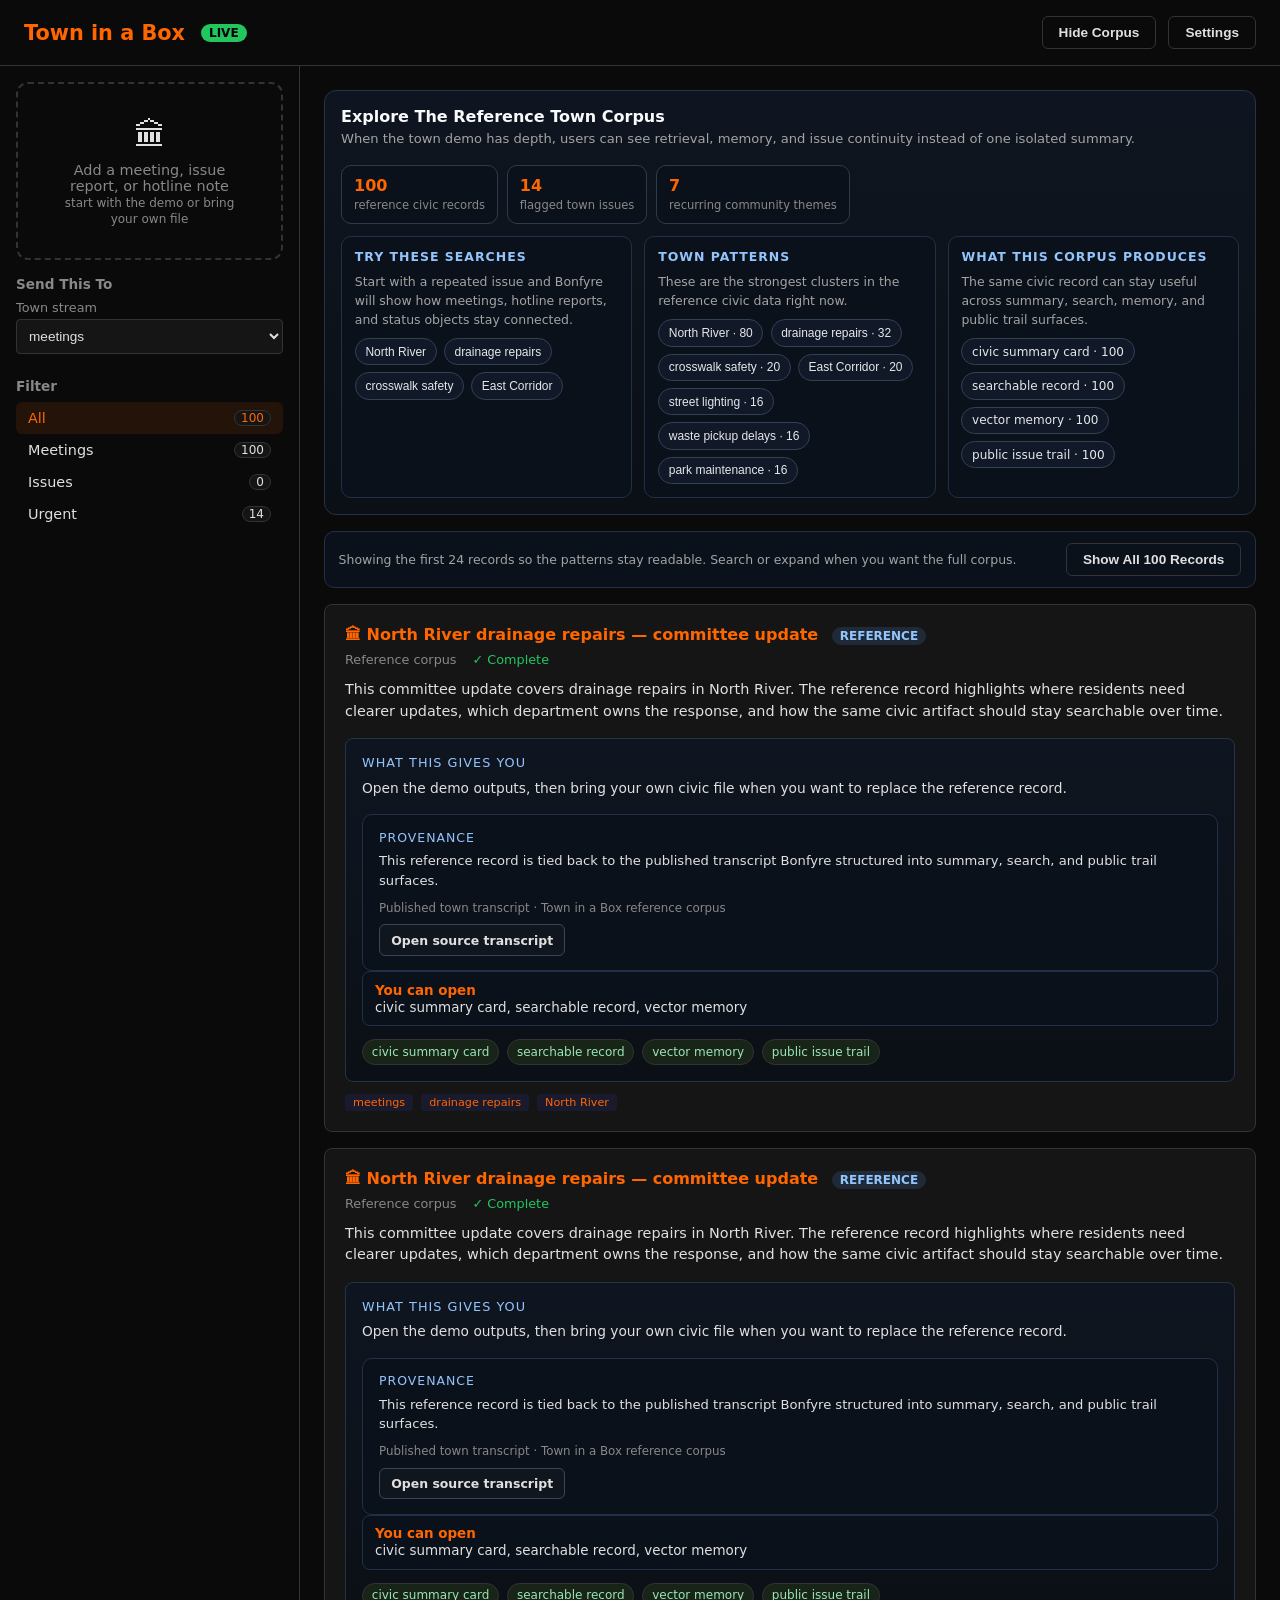
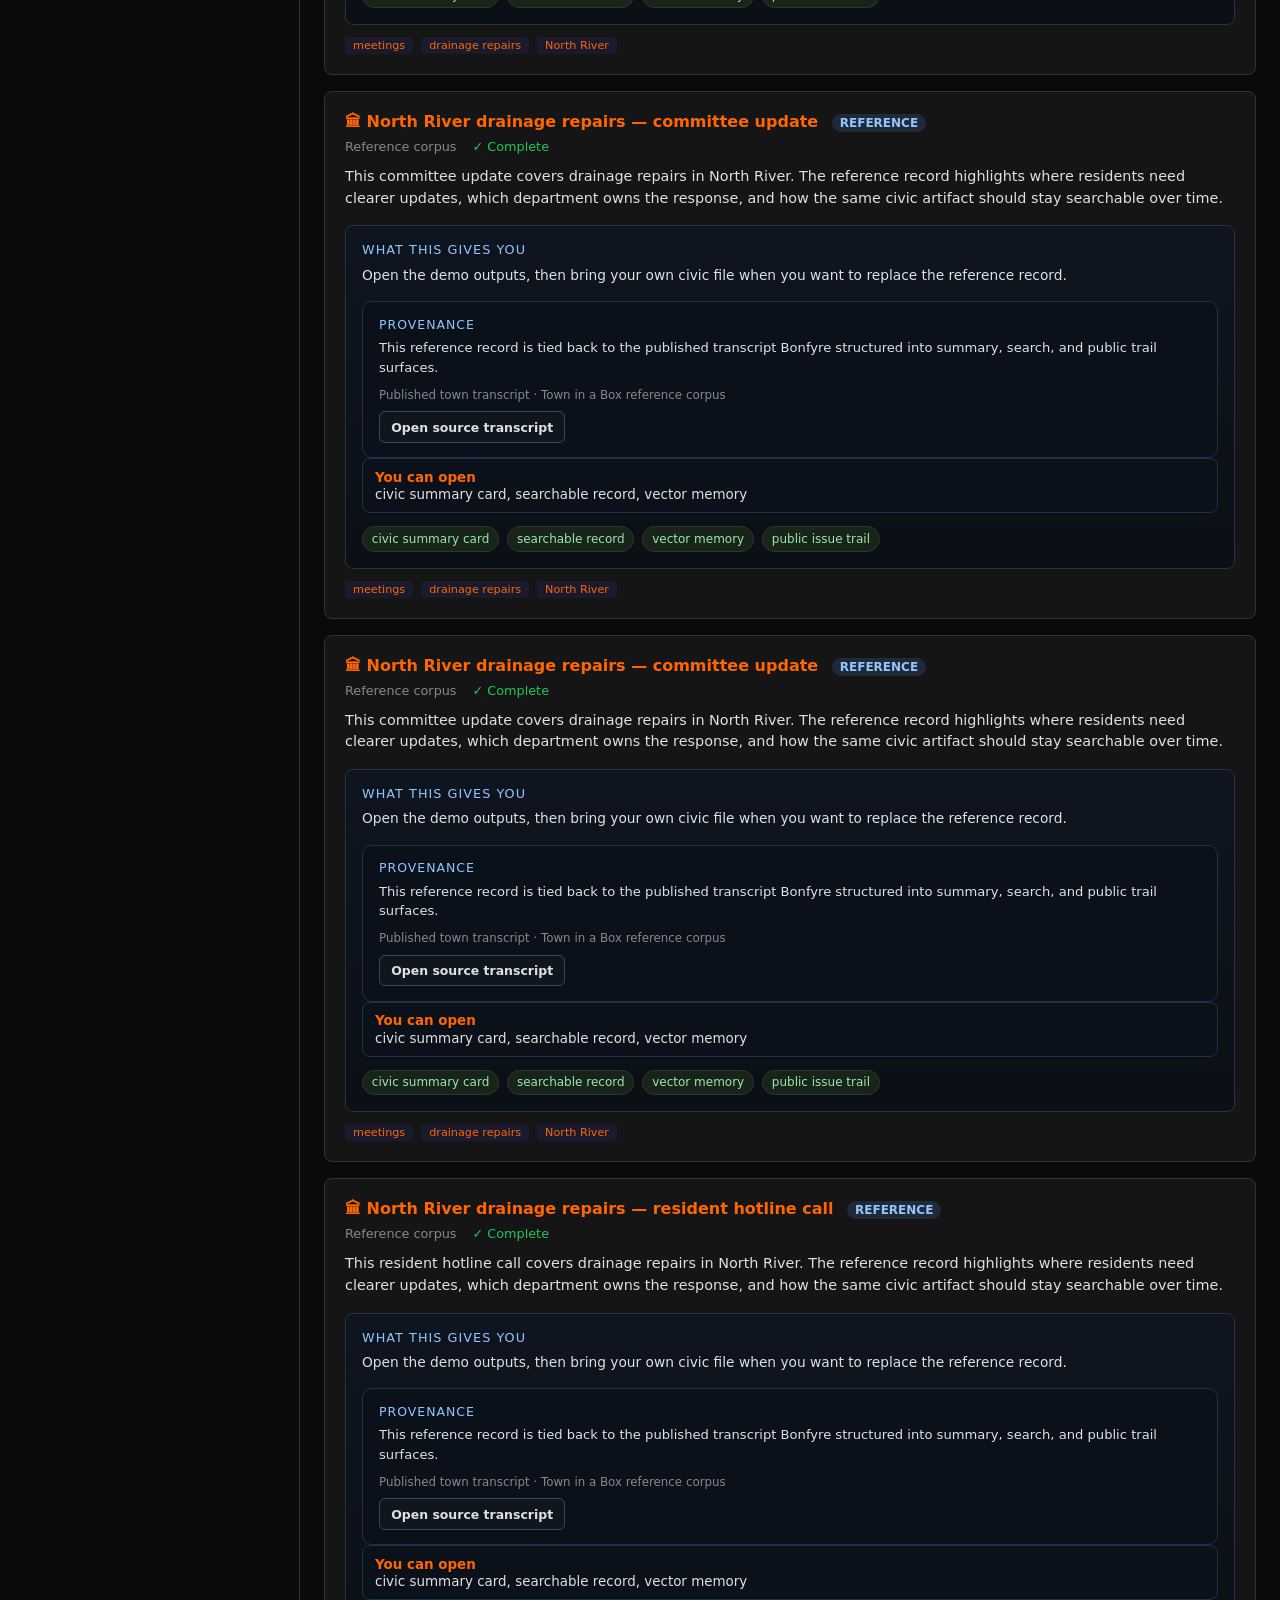
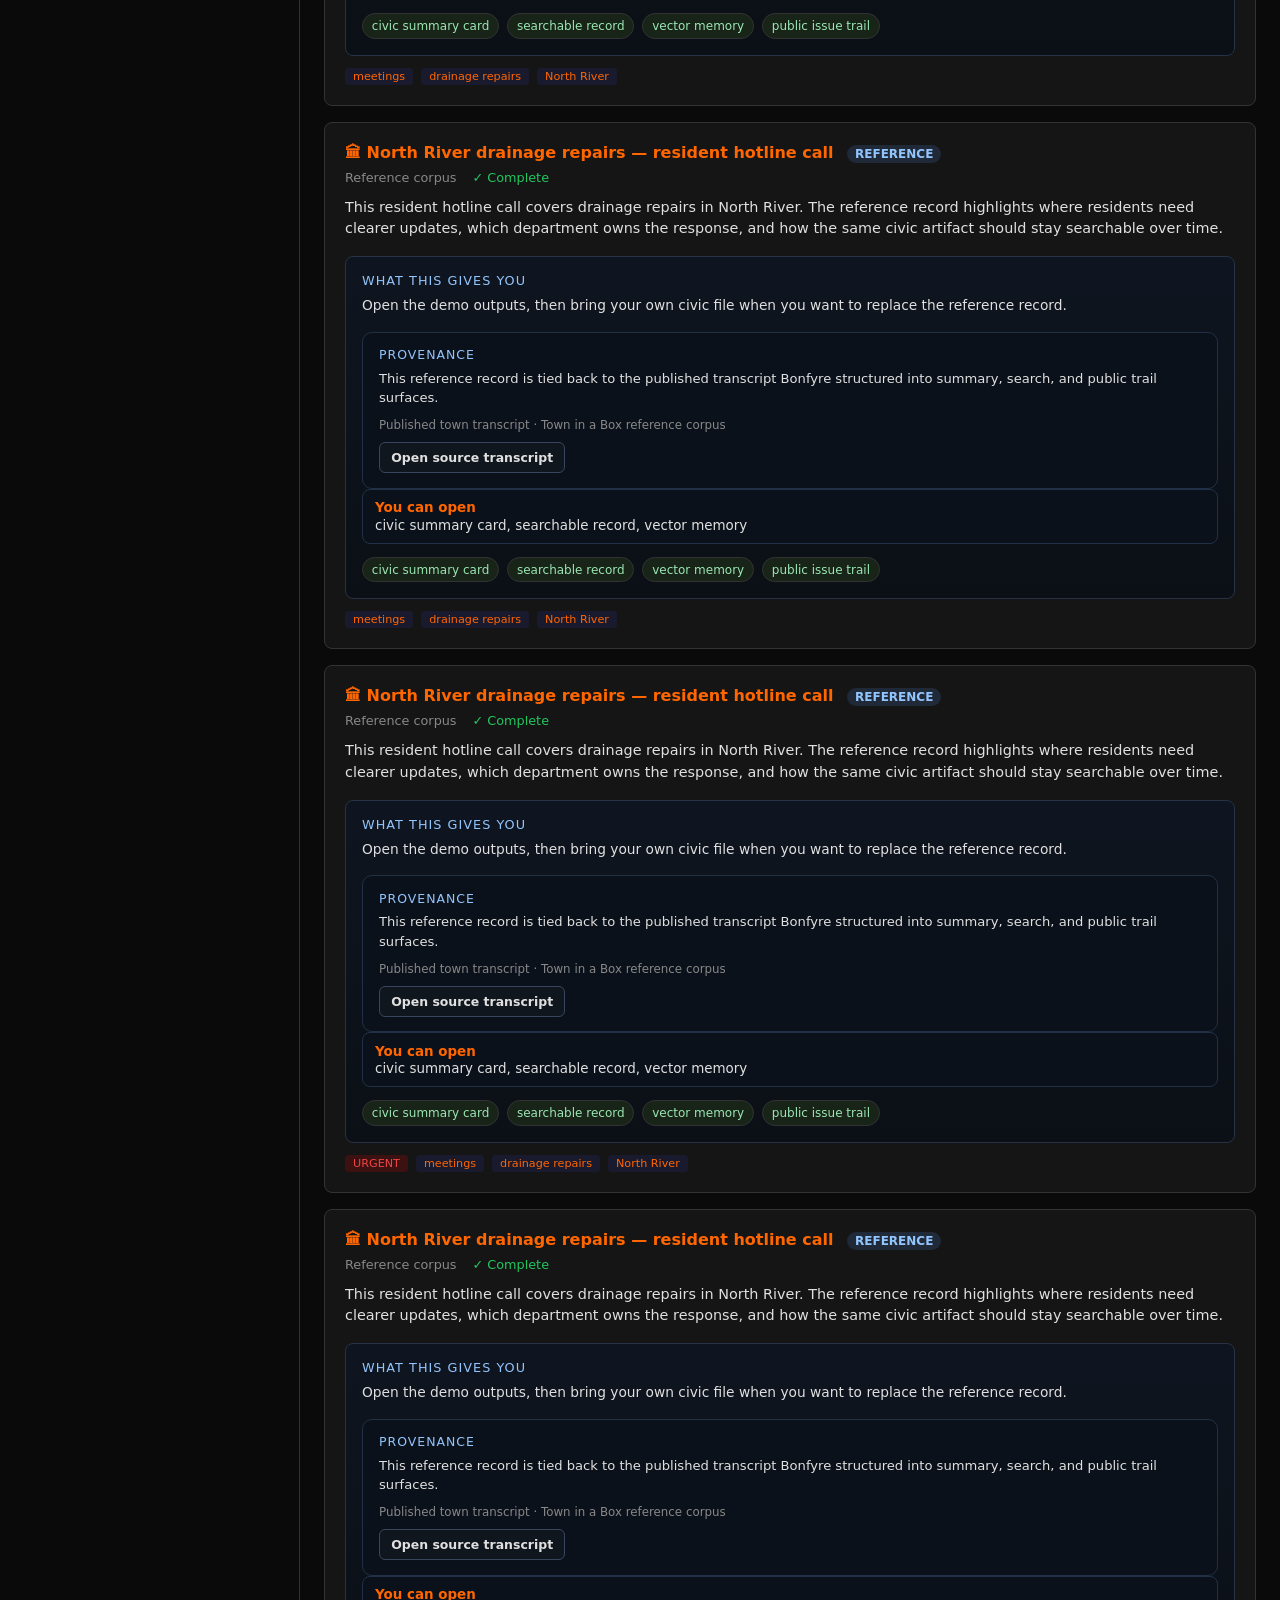
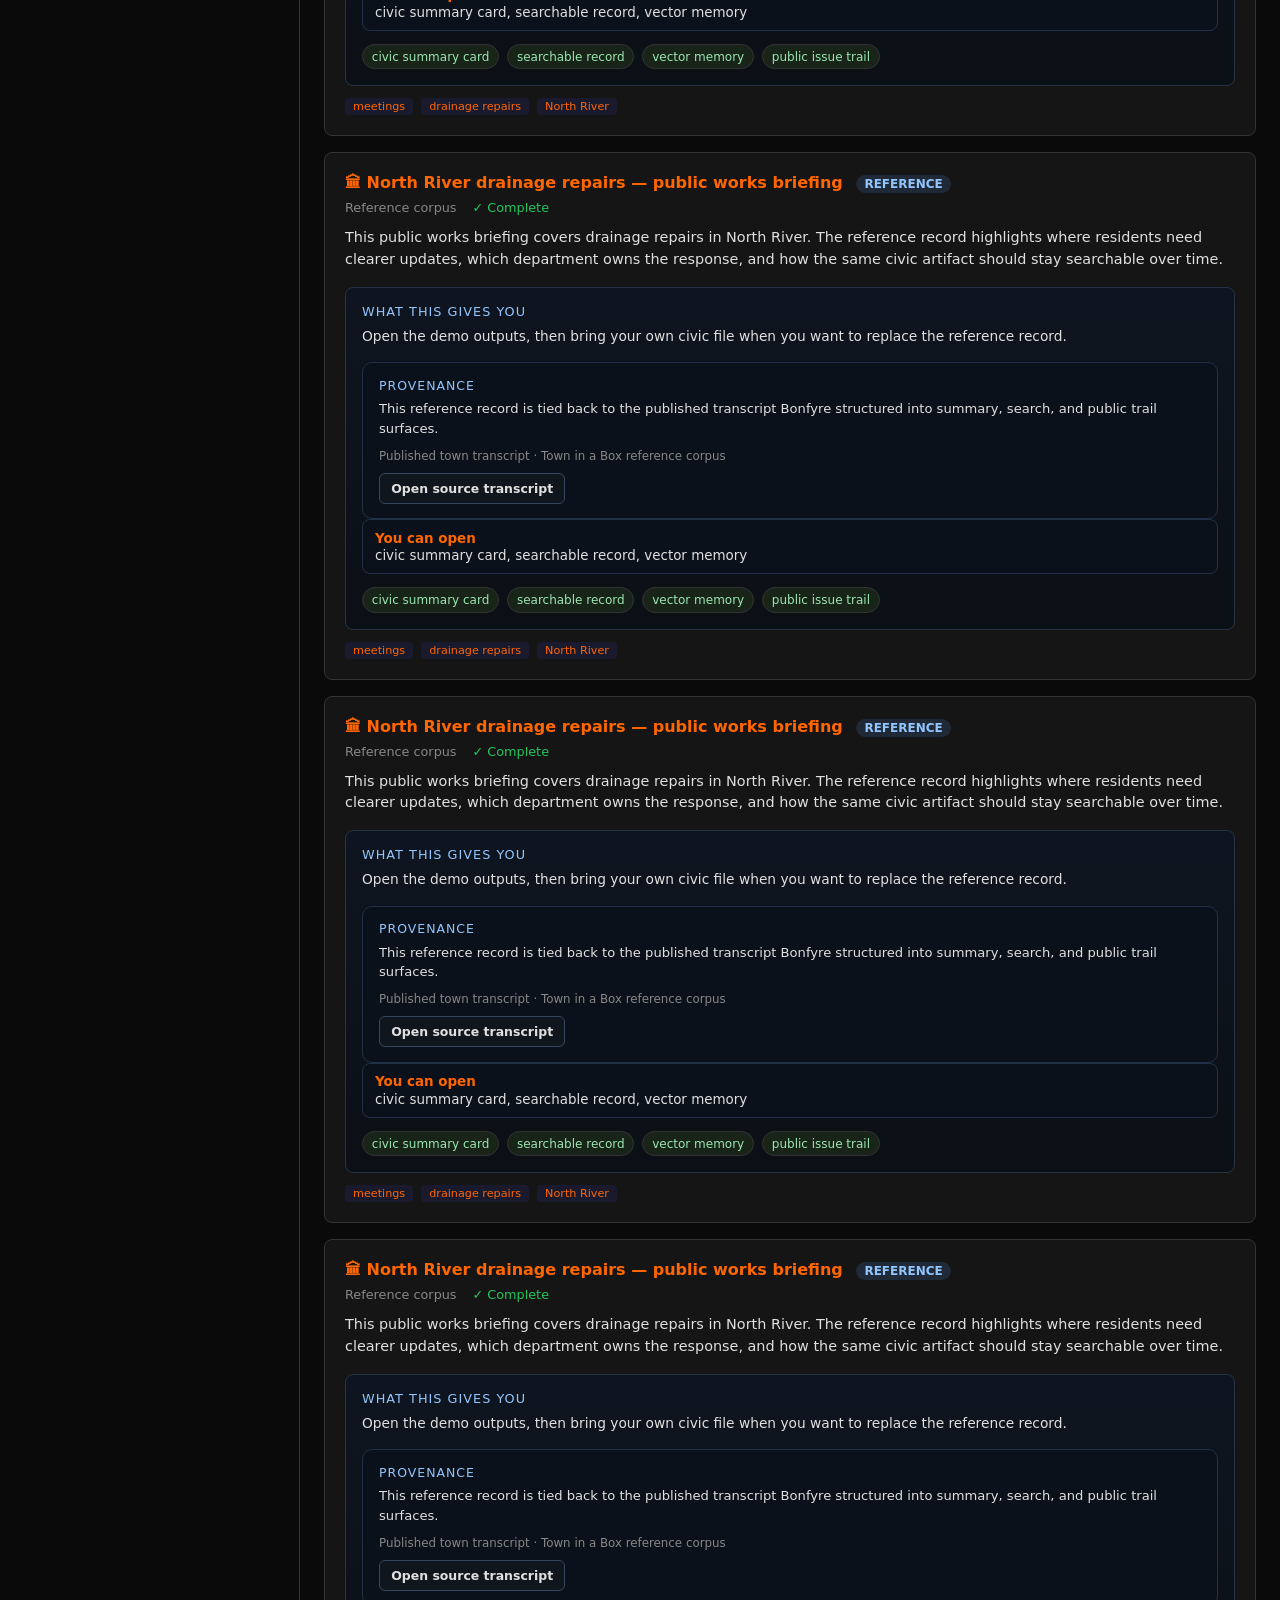
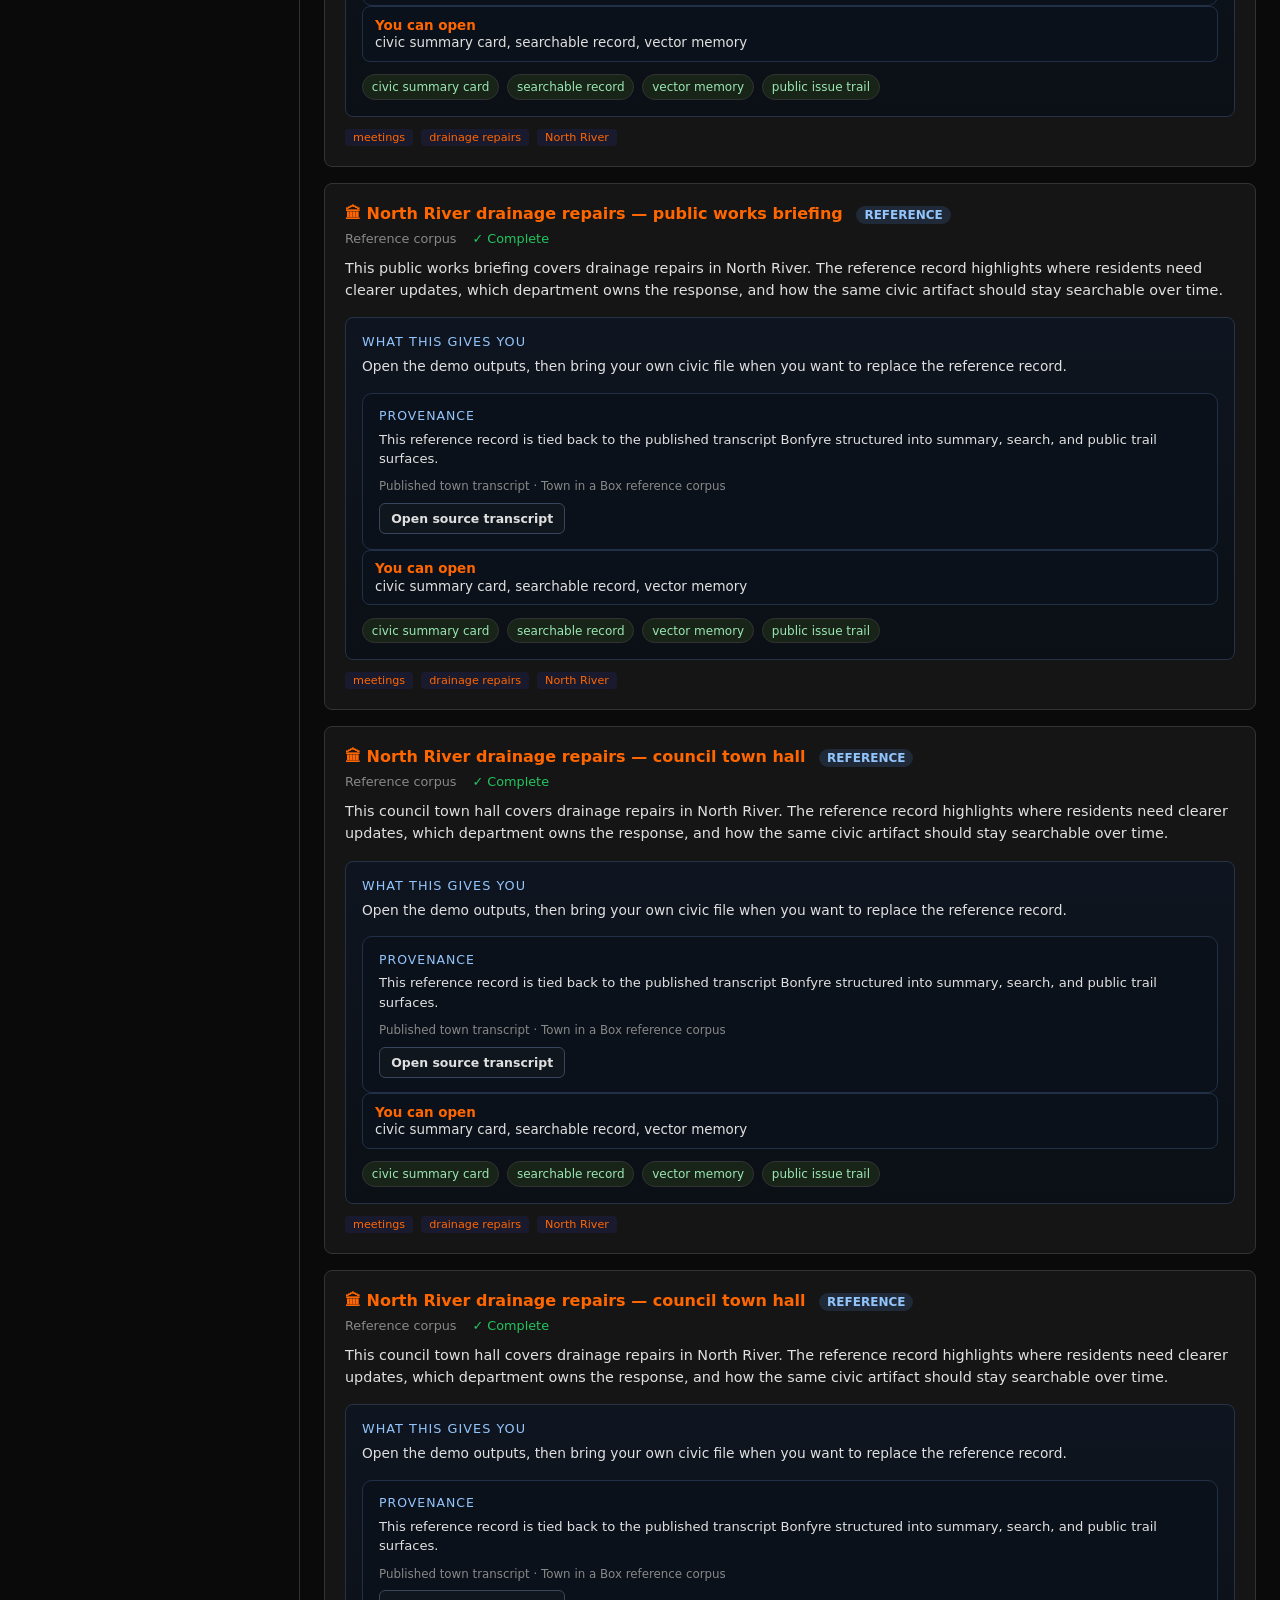
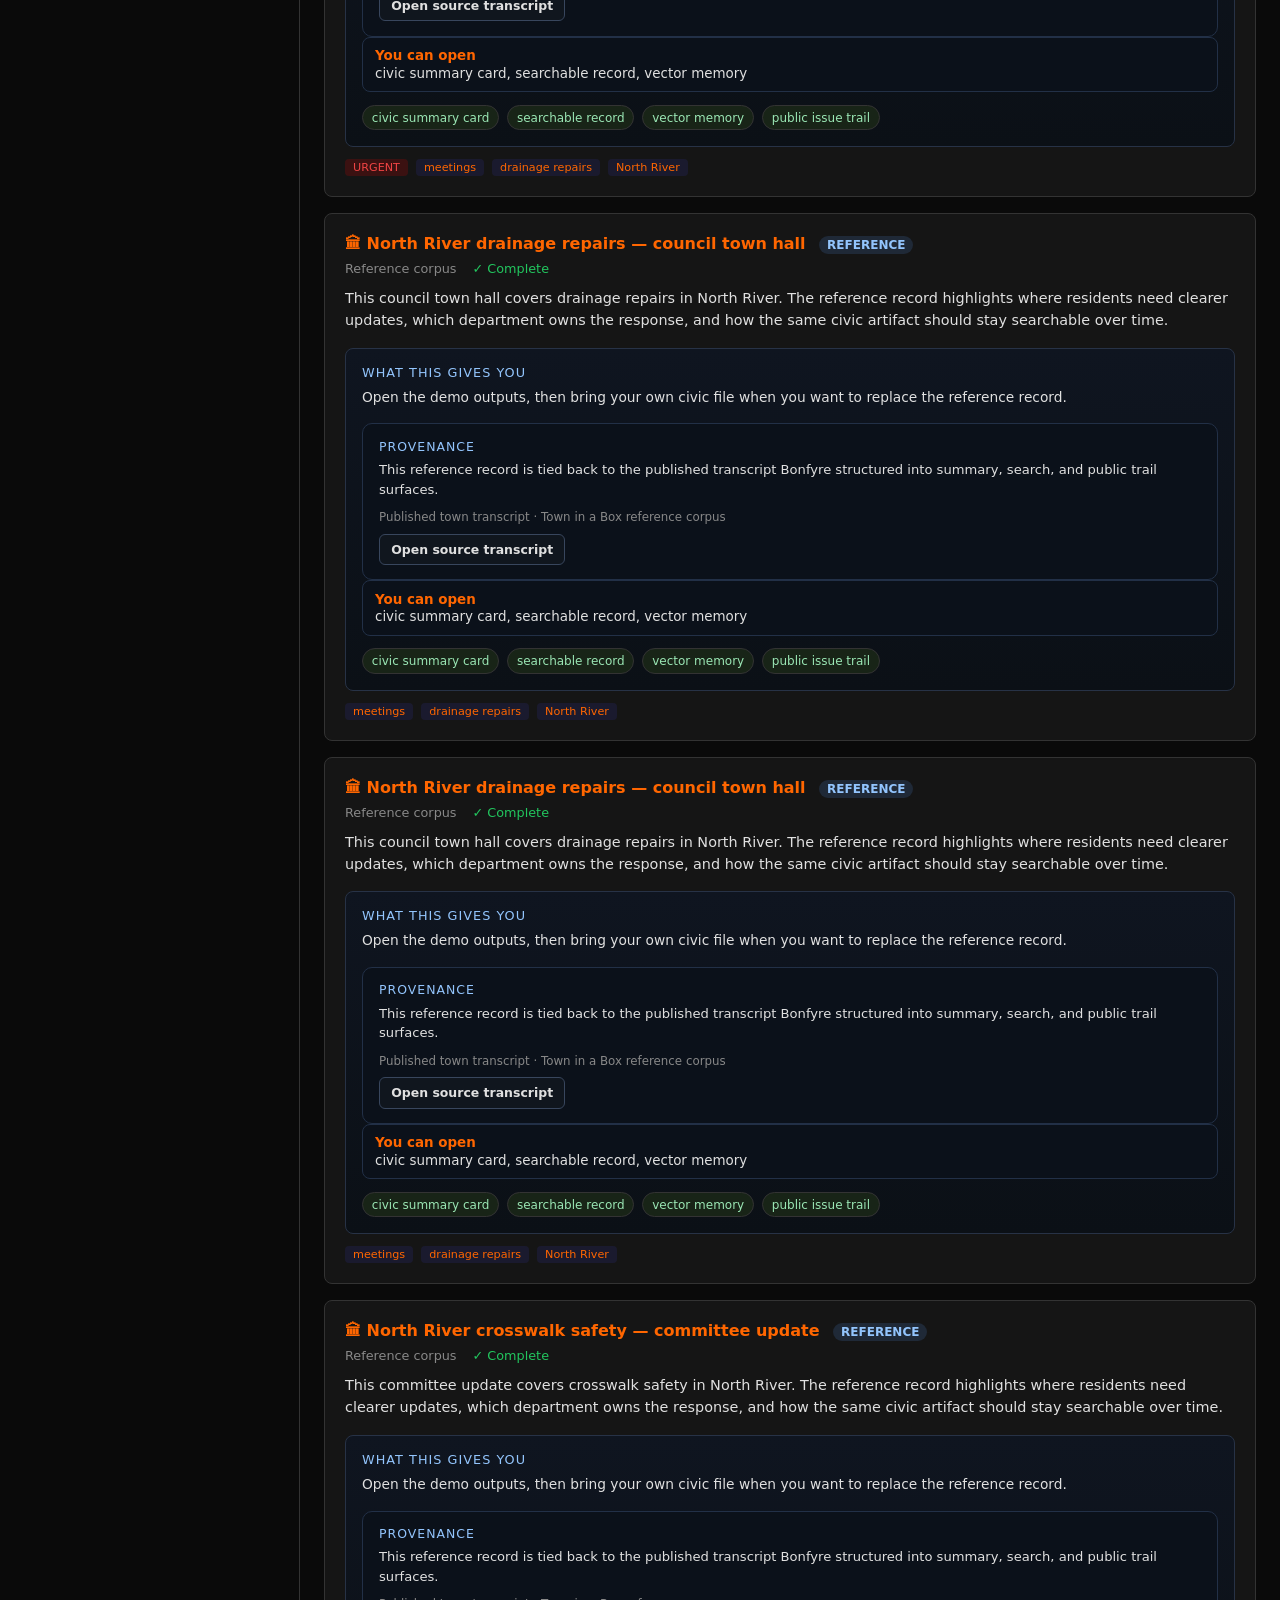
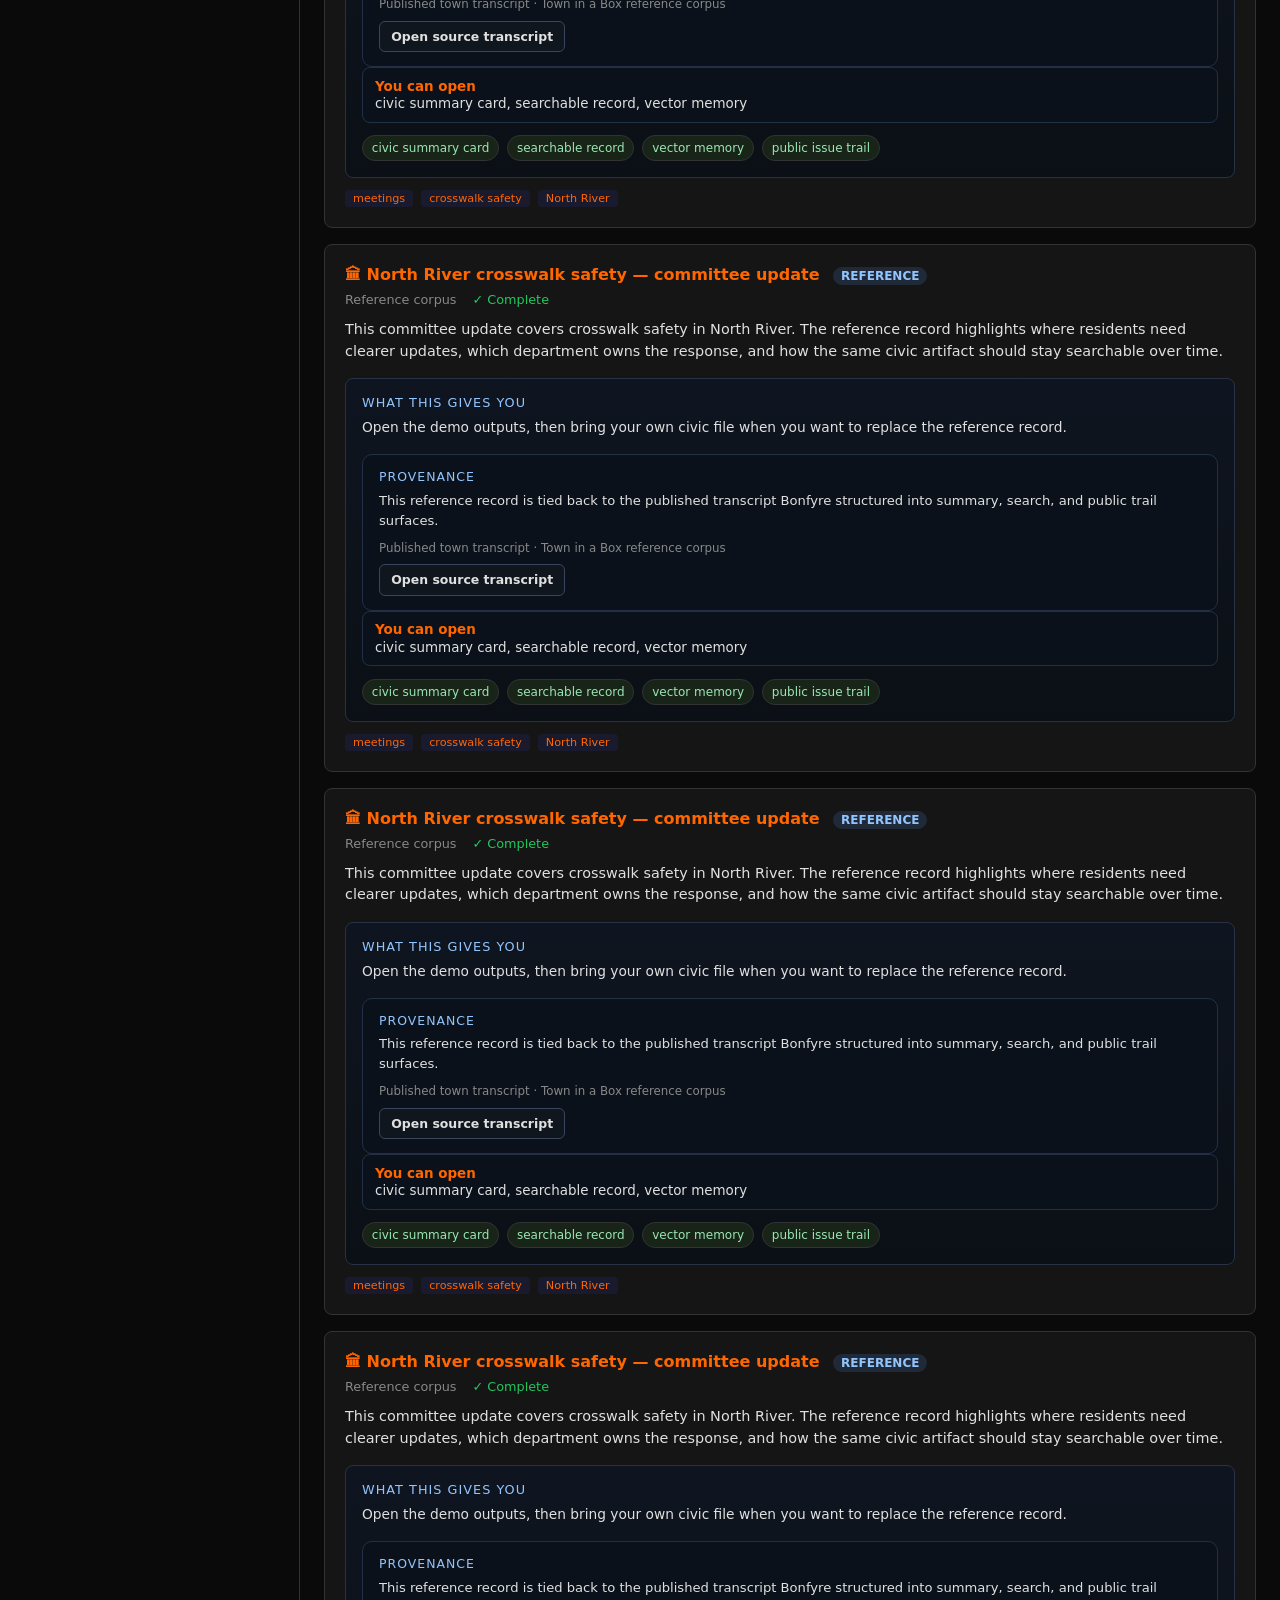
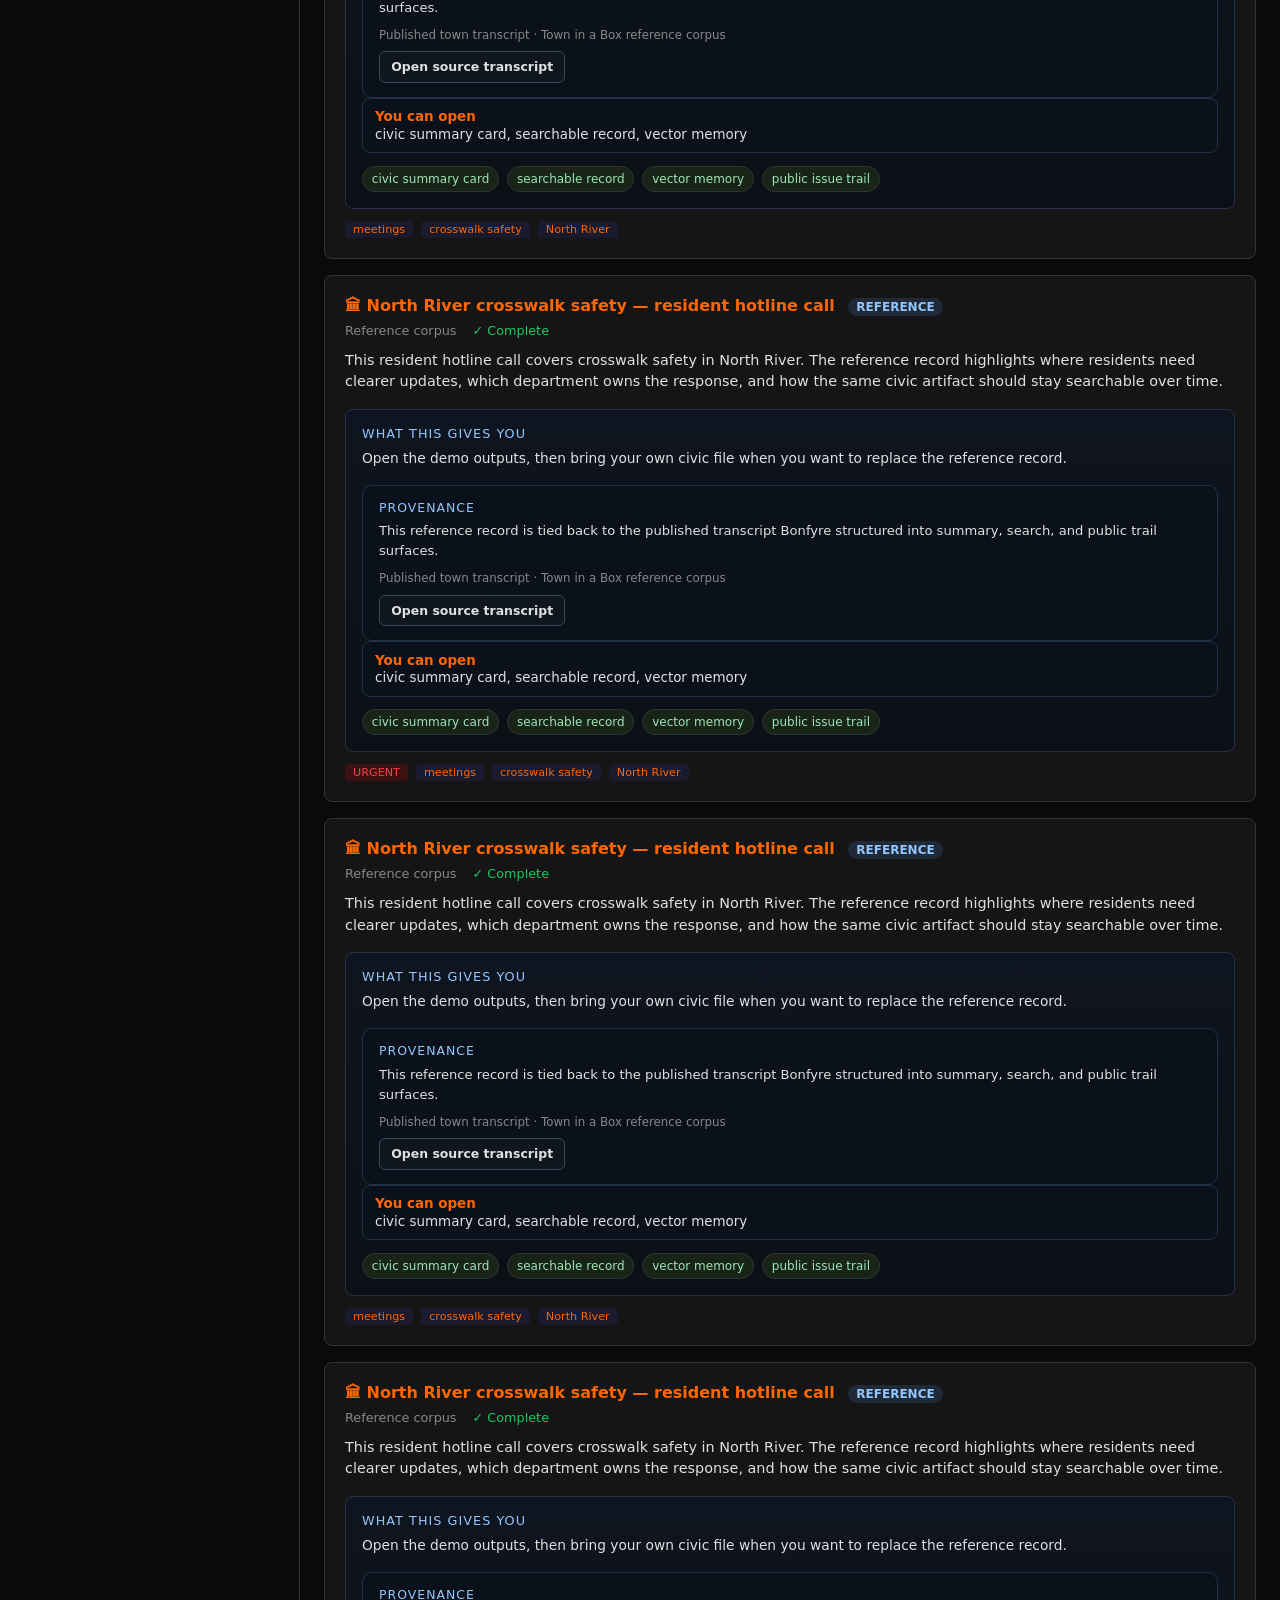
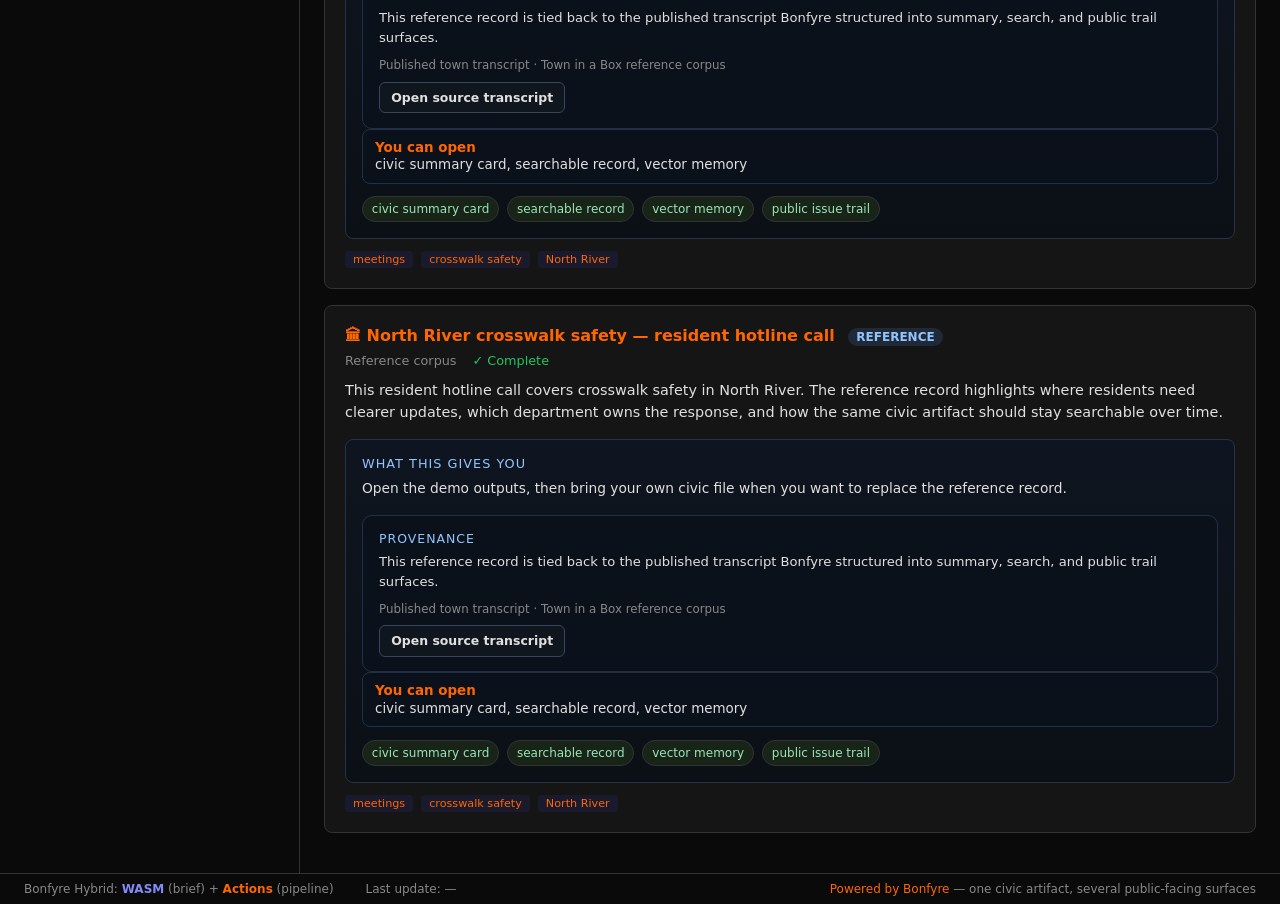
==== commit e72ddb6b: "Use provenance wording on town cards" ====
--- a/site/index.html
+++ b/site/index.html
@@ -592,7 +592,7 @@
       if (!item) return [];
       const links = [];
       if (item.sourceUrl) {
-        links.push({ href: item.sourceUrl, label: item.sourceLabel || 'Open source' });
+        links.push({ href: item.sourceUrl, label: item.sourceLabel || 'Open public source' });
       }
       if (Array.isArray(item.sourceLinks)) {
         item.sourceLinks.forEach(link => {
@@ -606,13 +606,13 @@
       const links = getSourceLinks(item);
       if (!links.length) return '';
       const meta = [item.sourceTitle, item.publisher, item.license].filter(Boolean).join(' · ');
-      const copy = item.sourceCopy || 'Track this record back to the source Bonfyre structured so the value is visible end to end.';
+      const copy = item.sourceCopy || 'Trace this record back to the public origin Bonfyre processed so the value is visible end to end.';
       return `<div class="source-block">
-        <div class="source-title">Source</div>
+        <div class="source-title">Provenance</div>
         <div class="source-copy">${escapeHtml(copy)}</div>
         ${meta ? `<div class="source-meta">${escapeHtml(meta)}</div>` : ''}
         <div class="source-actions">${links.map(link => `
-          <a class="result-link" href="${escapeHtml(link.href || '#')}" target="_blank" rel="noreferrer noopener">${escapeHtml(link.label || 'Open source')}</a>
+          <a class="result-link" href="${escapeHtml(link.href || '#')}" target="_blank" rel="noreferrer noopener">${escapeHtml(link.label || 'Open public source')}</a>
         `).join('')}</div>
       </div>`;
     }
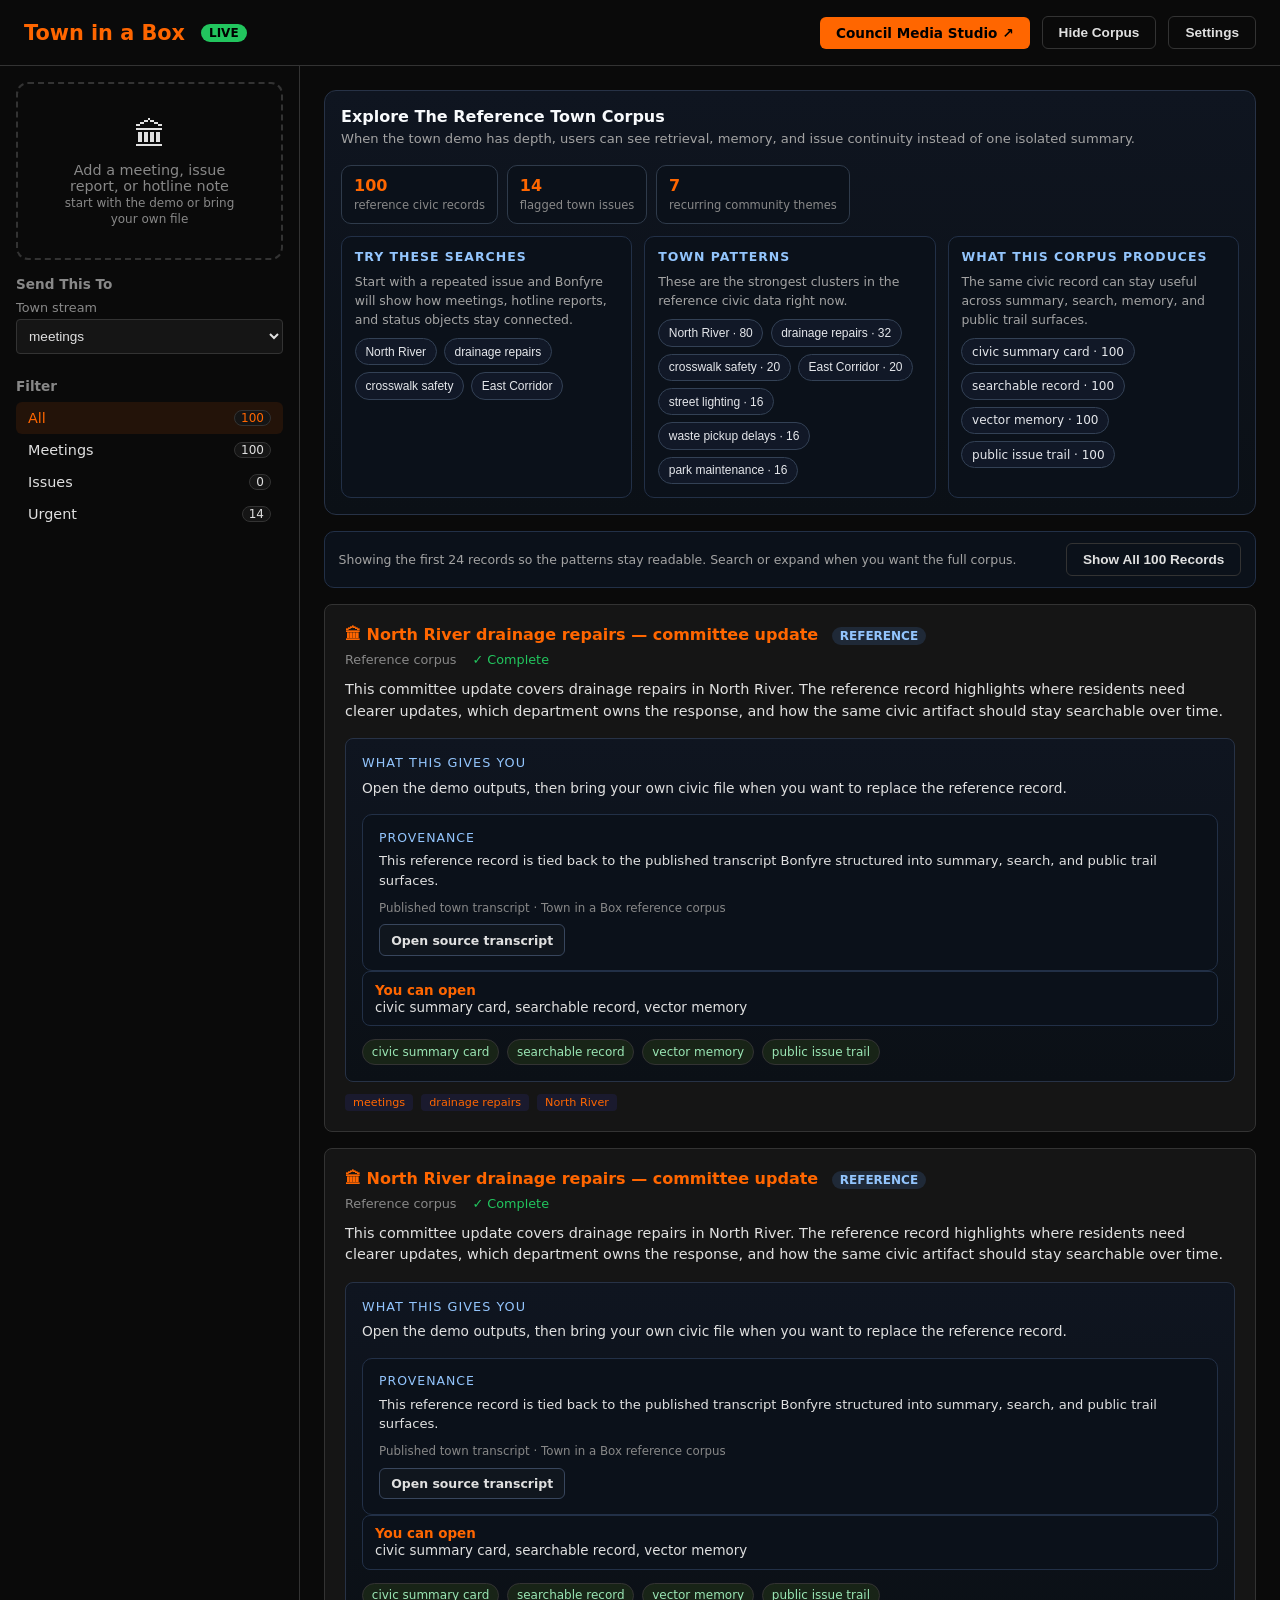
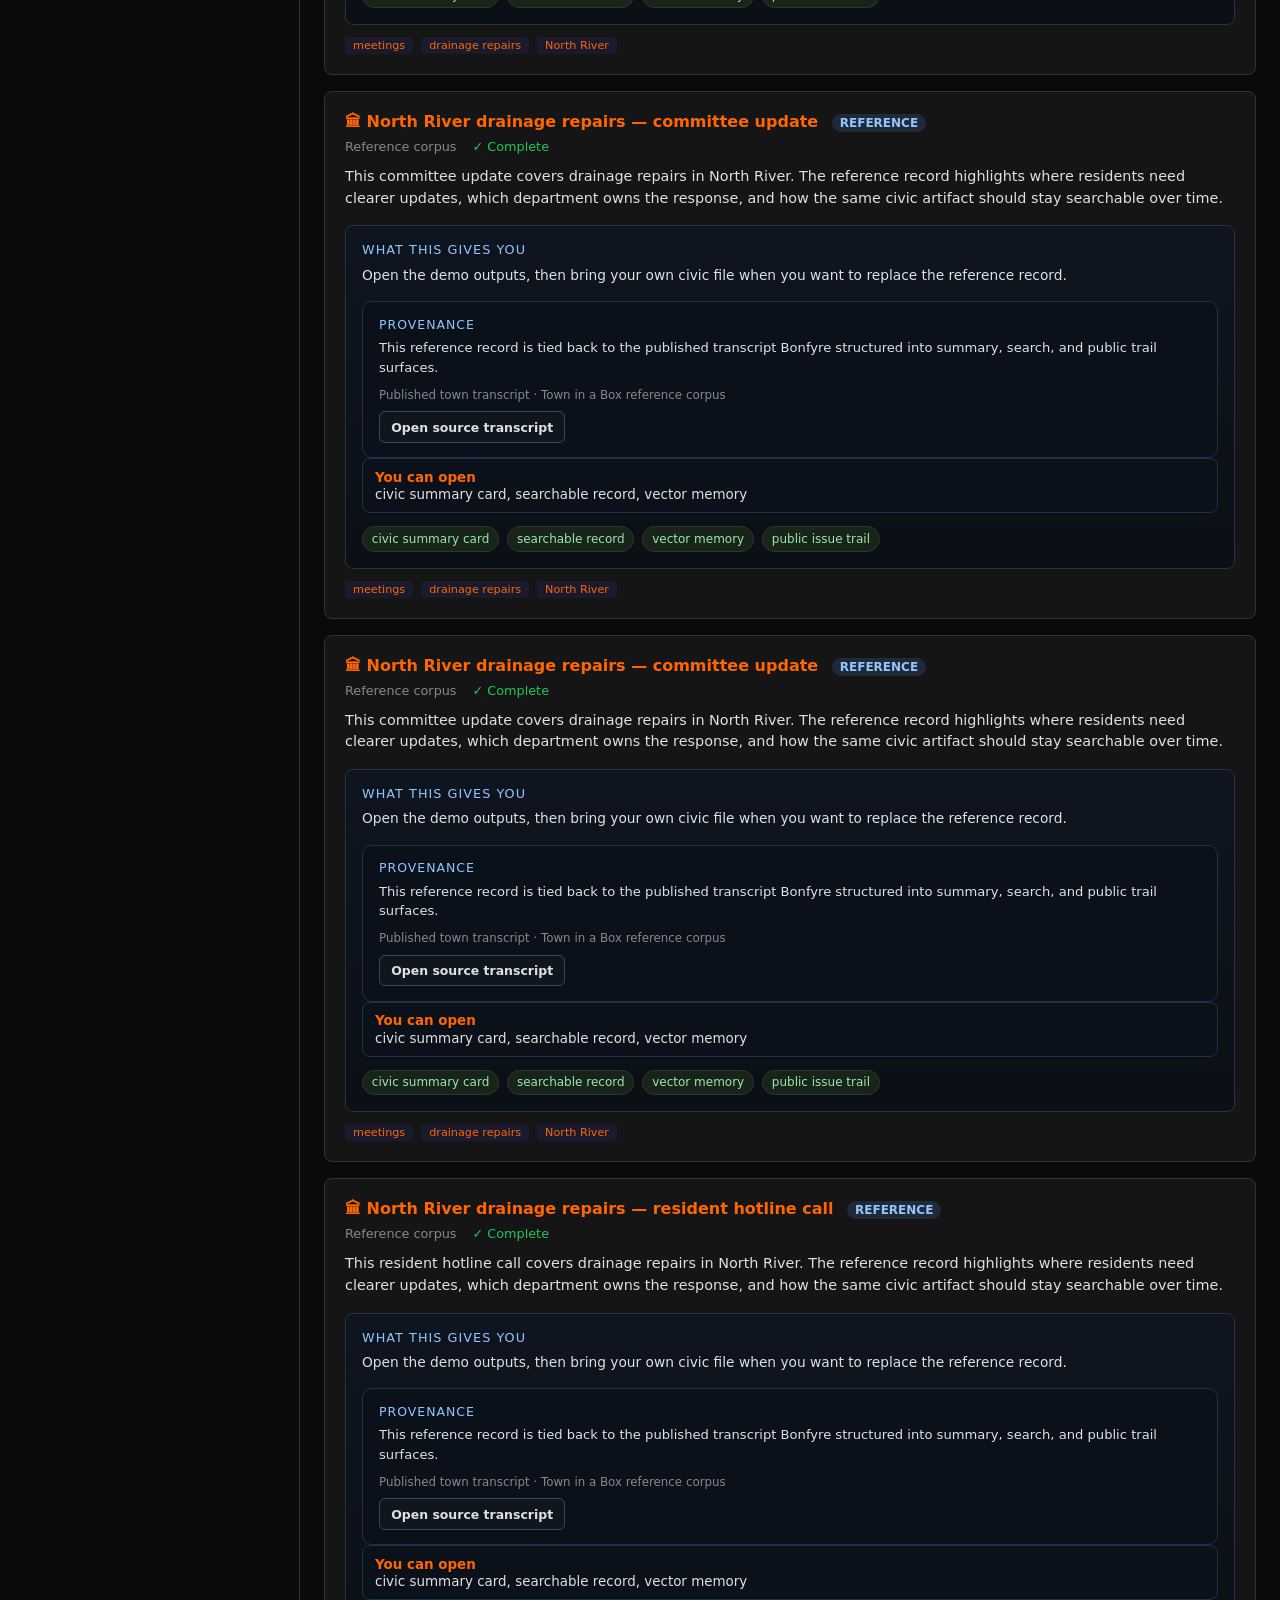
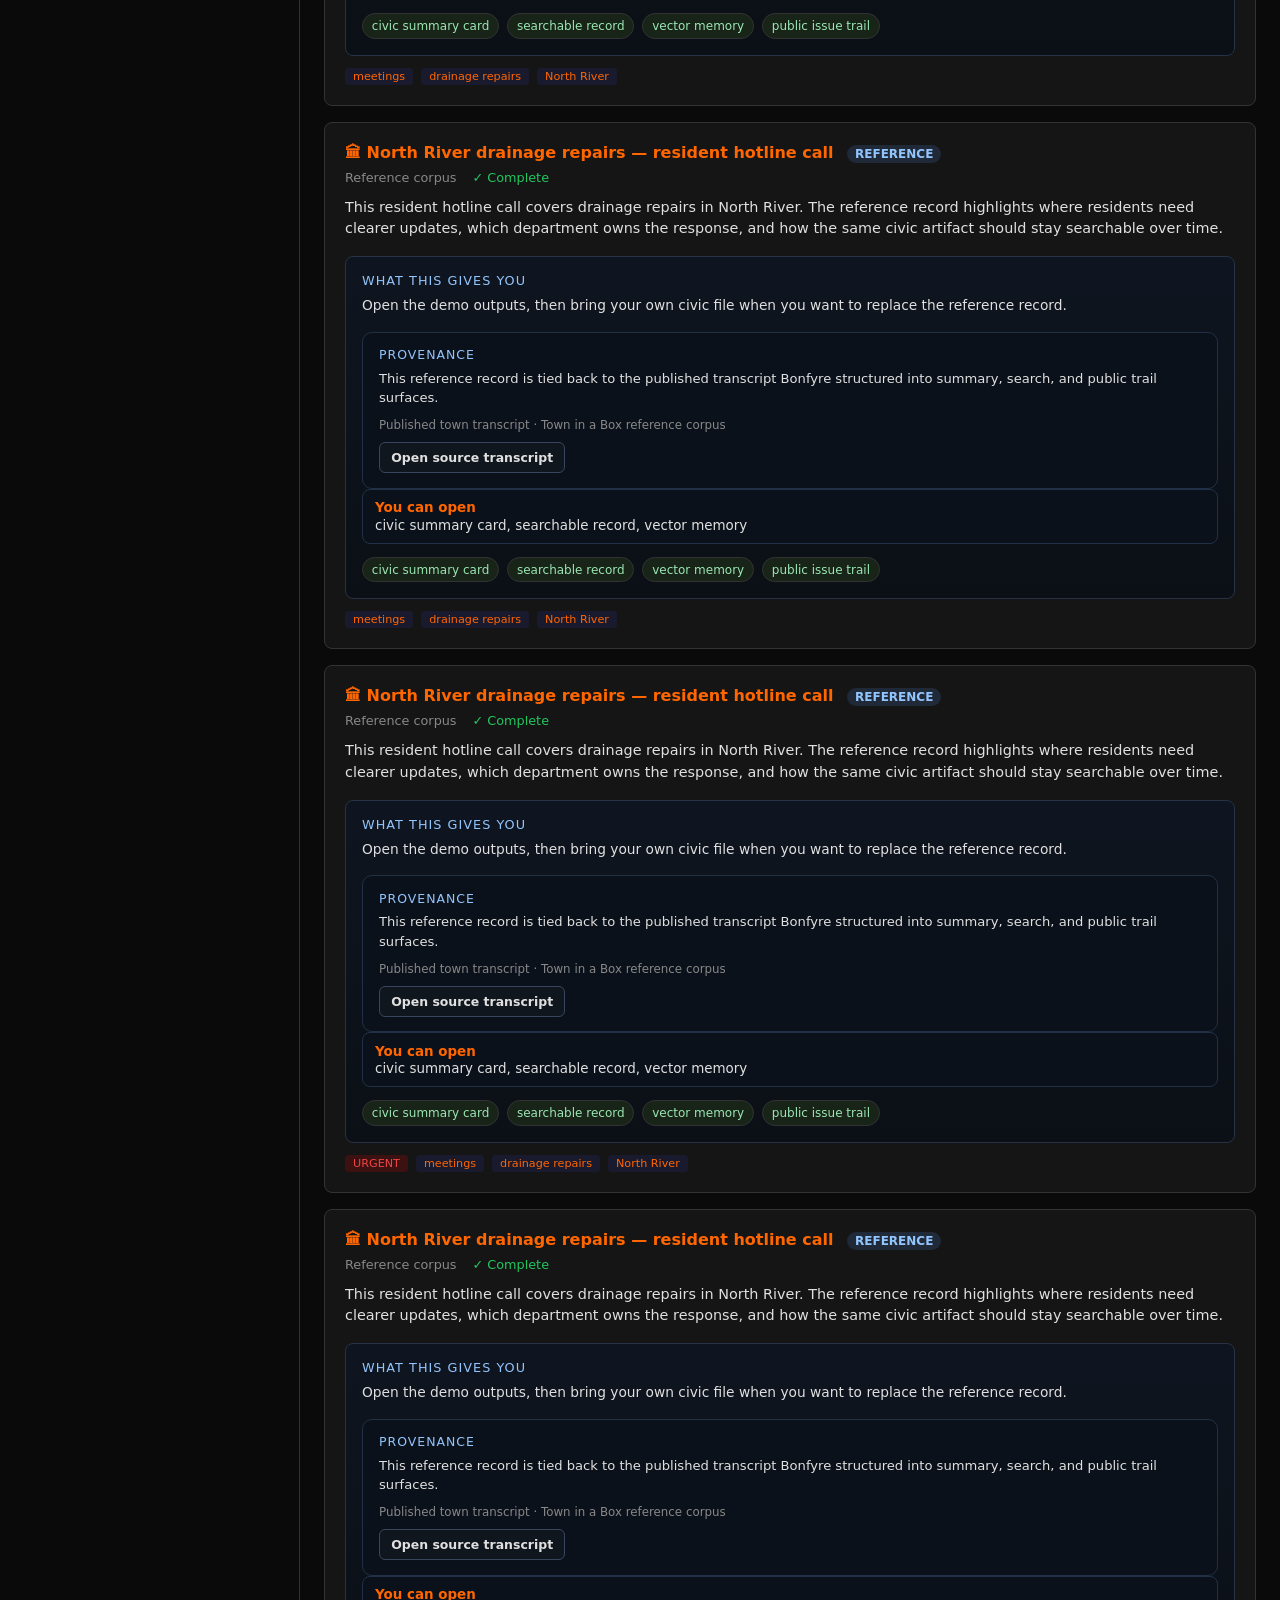
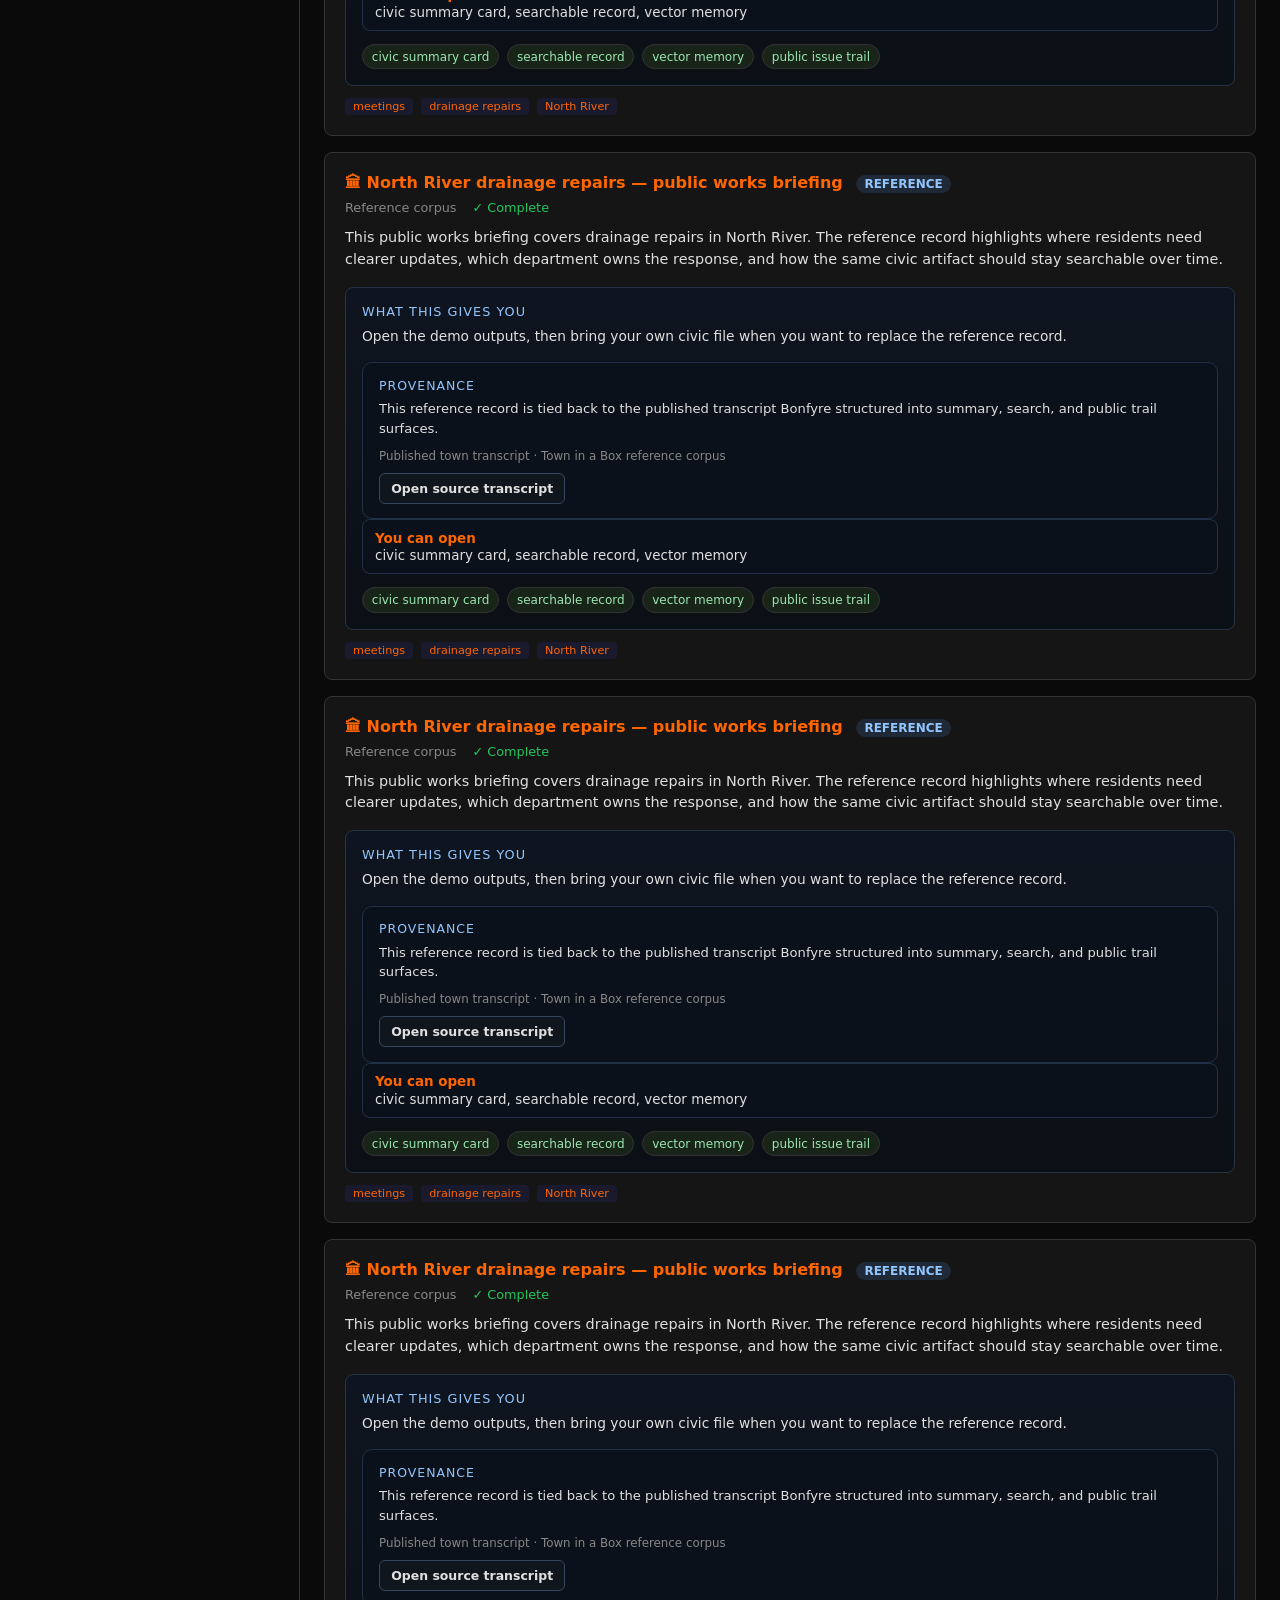
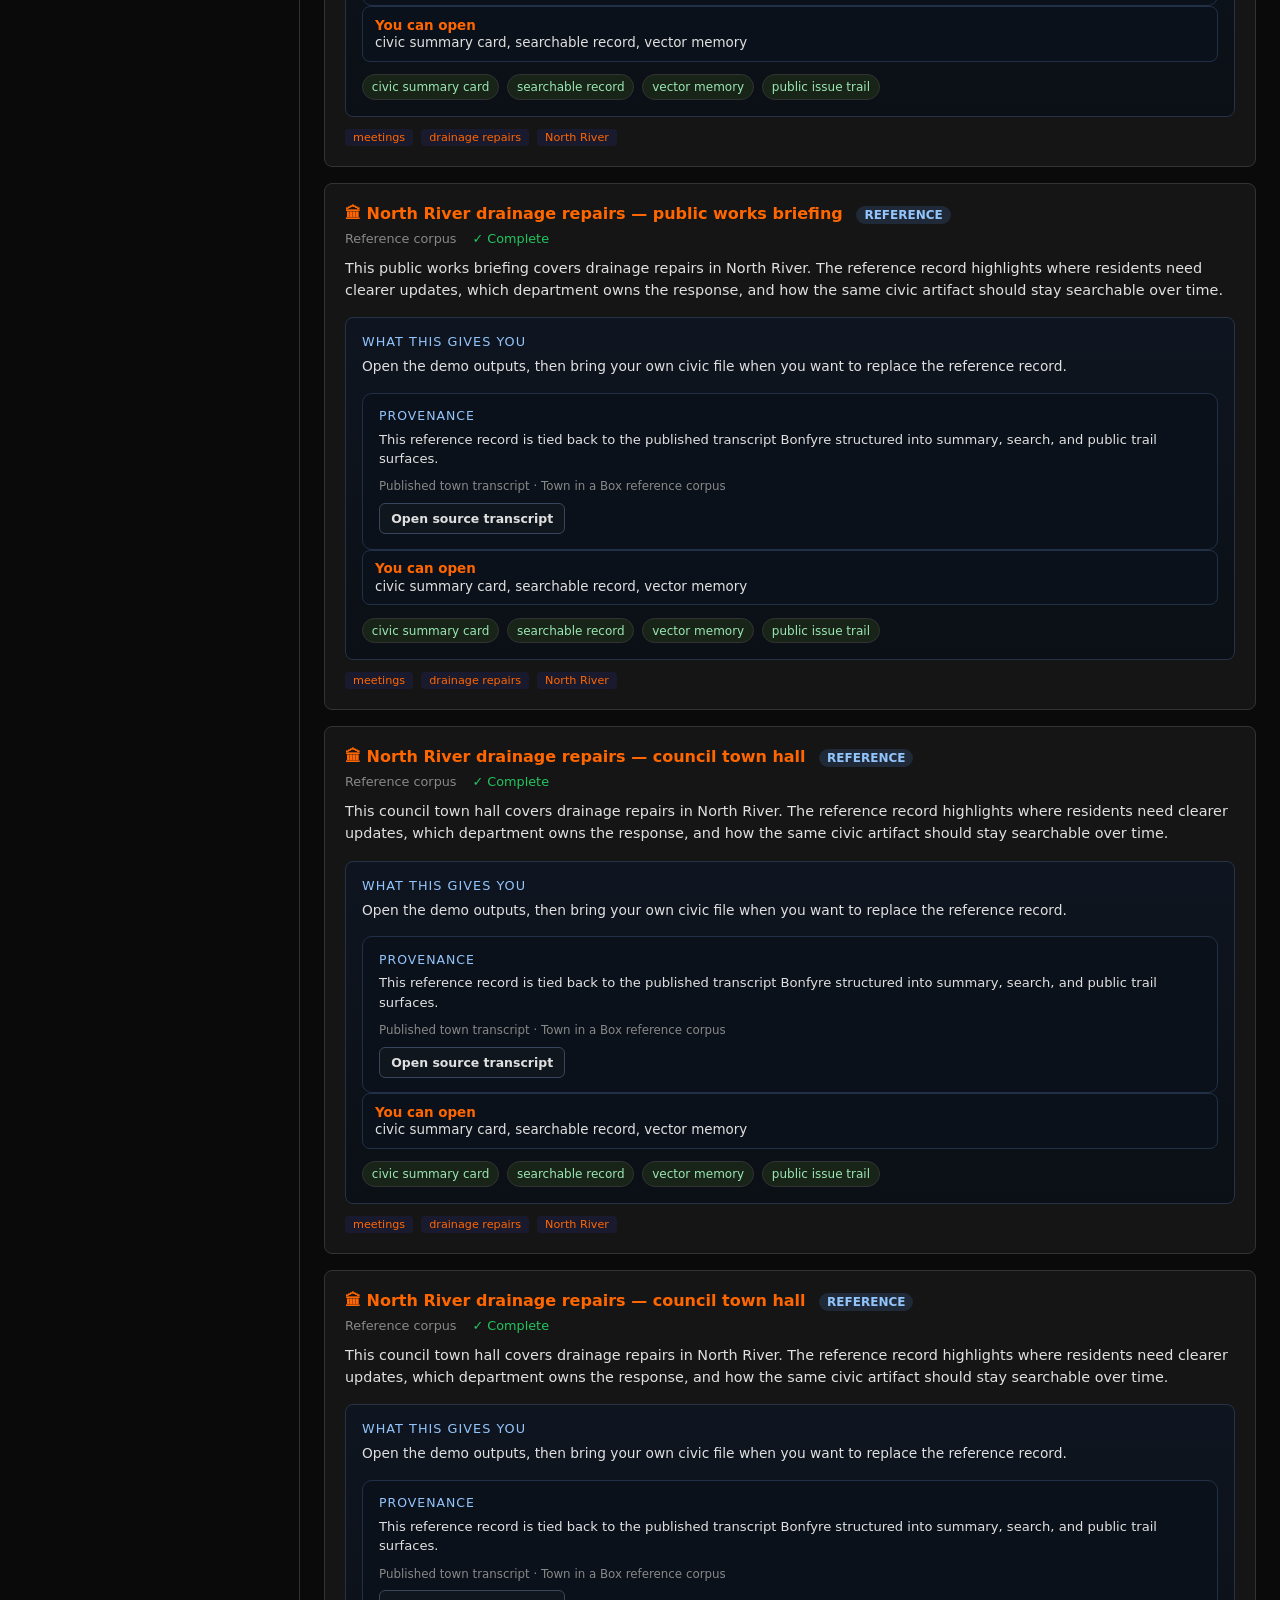
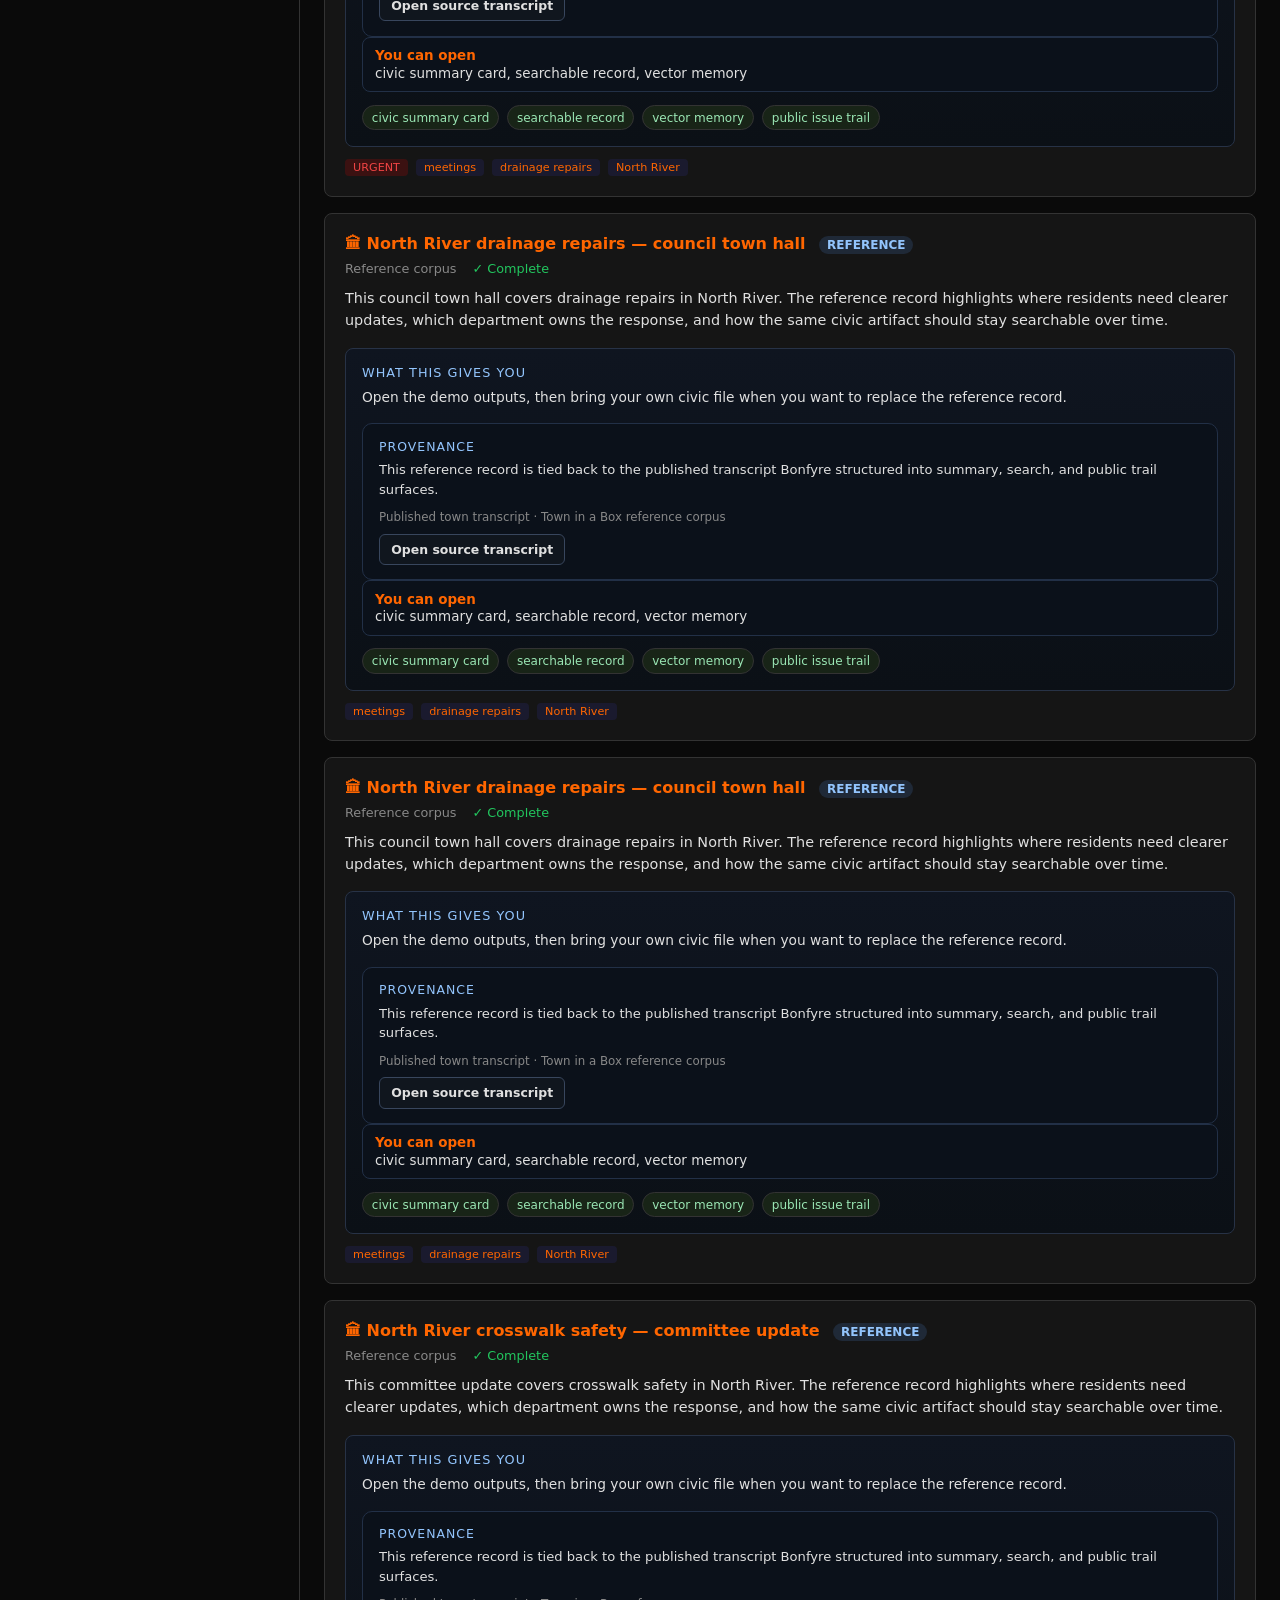
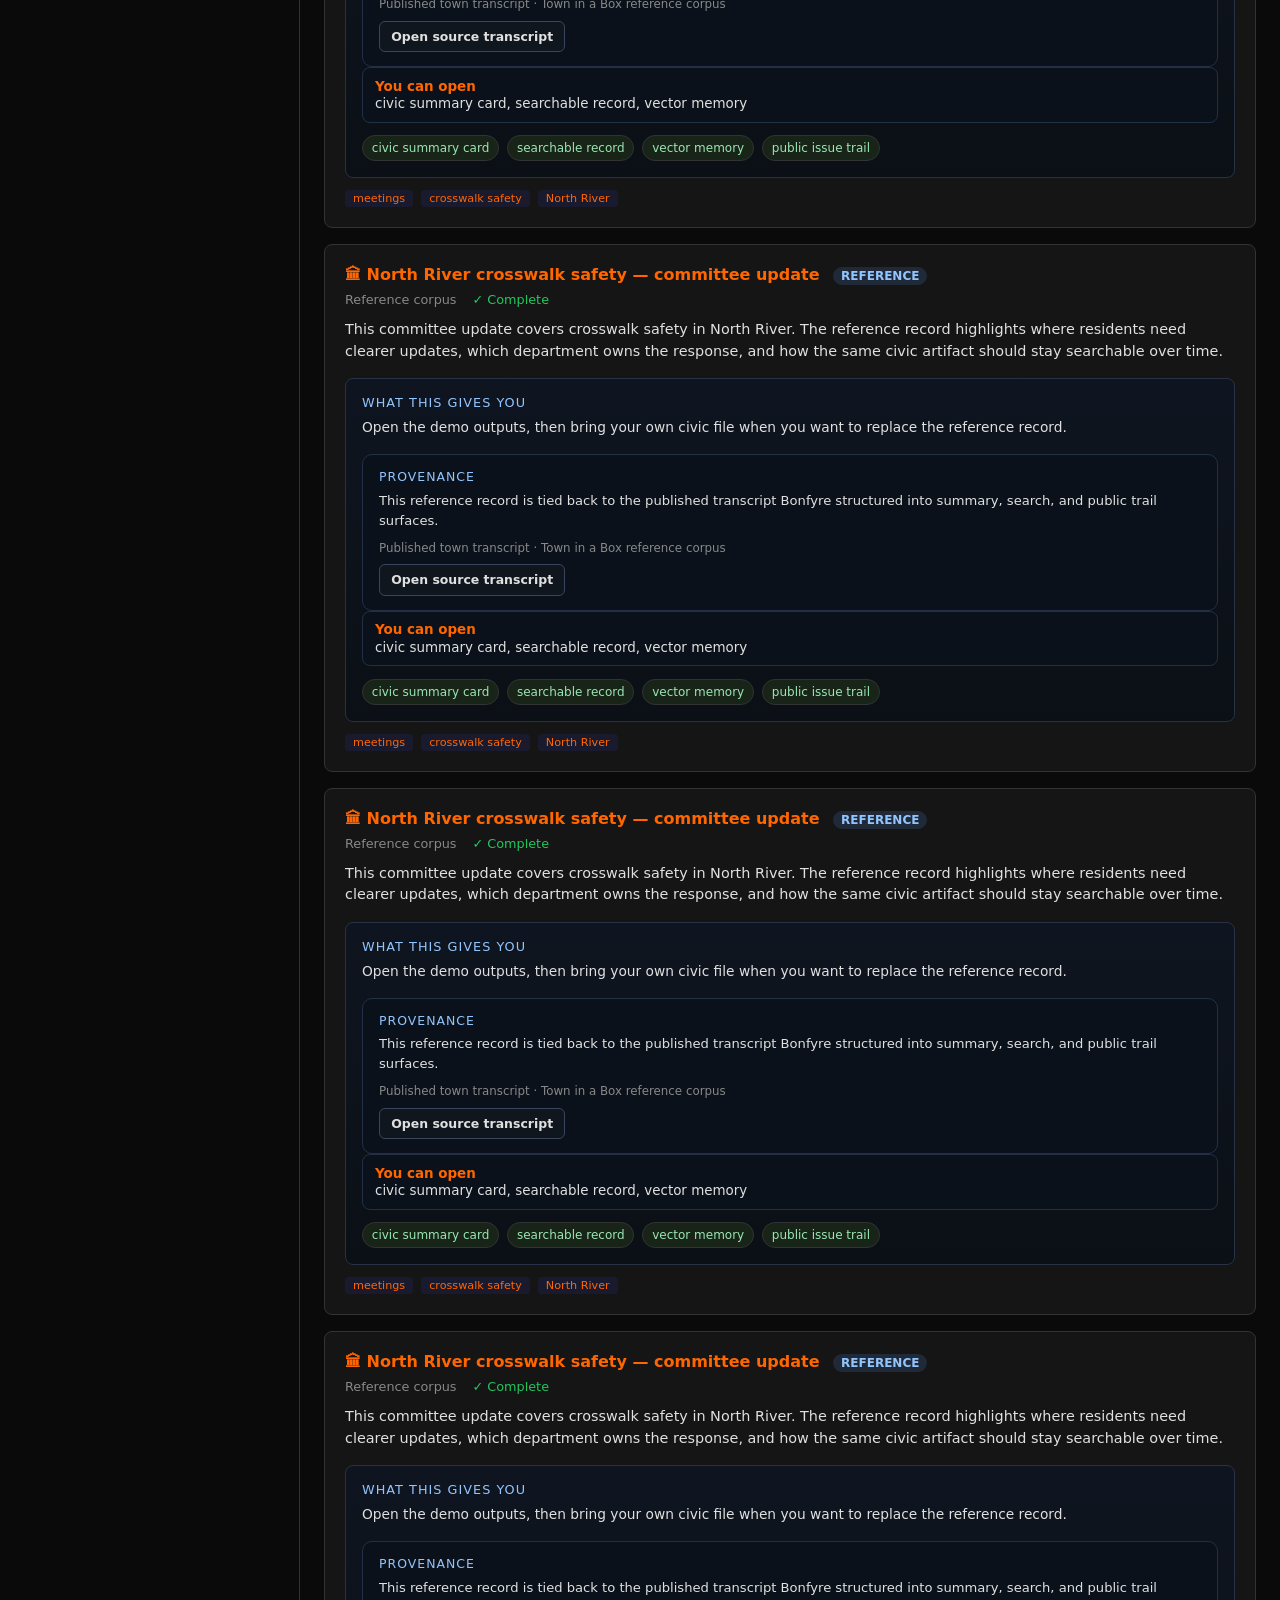
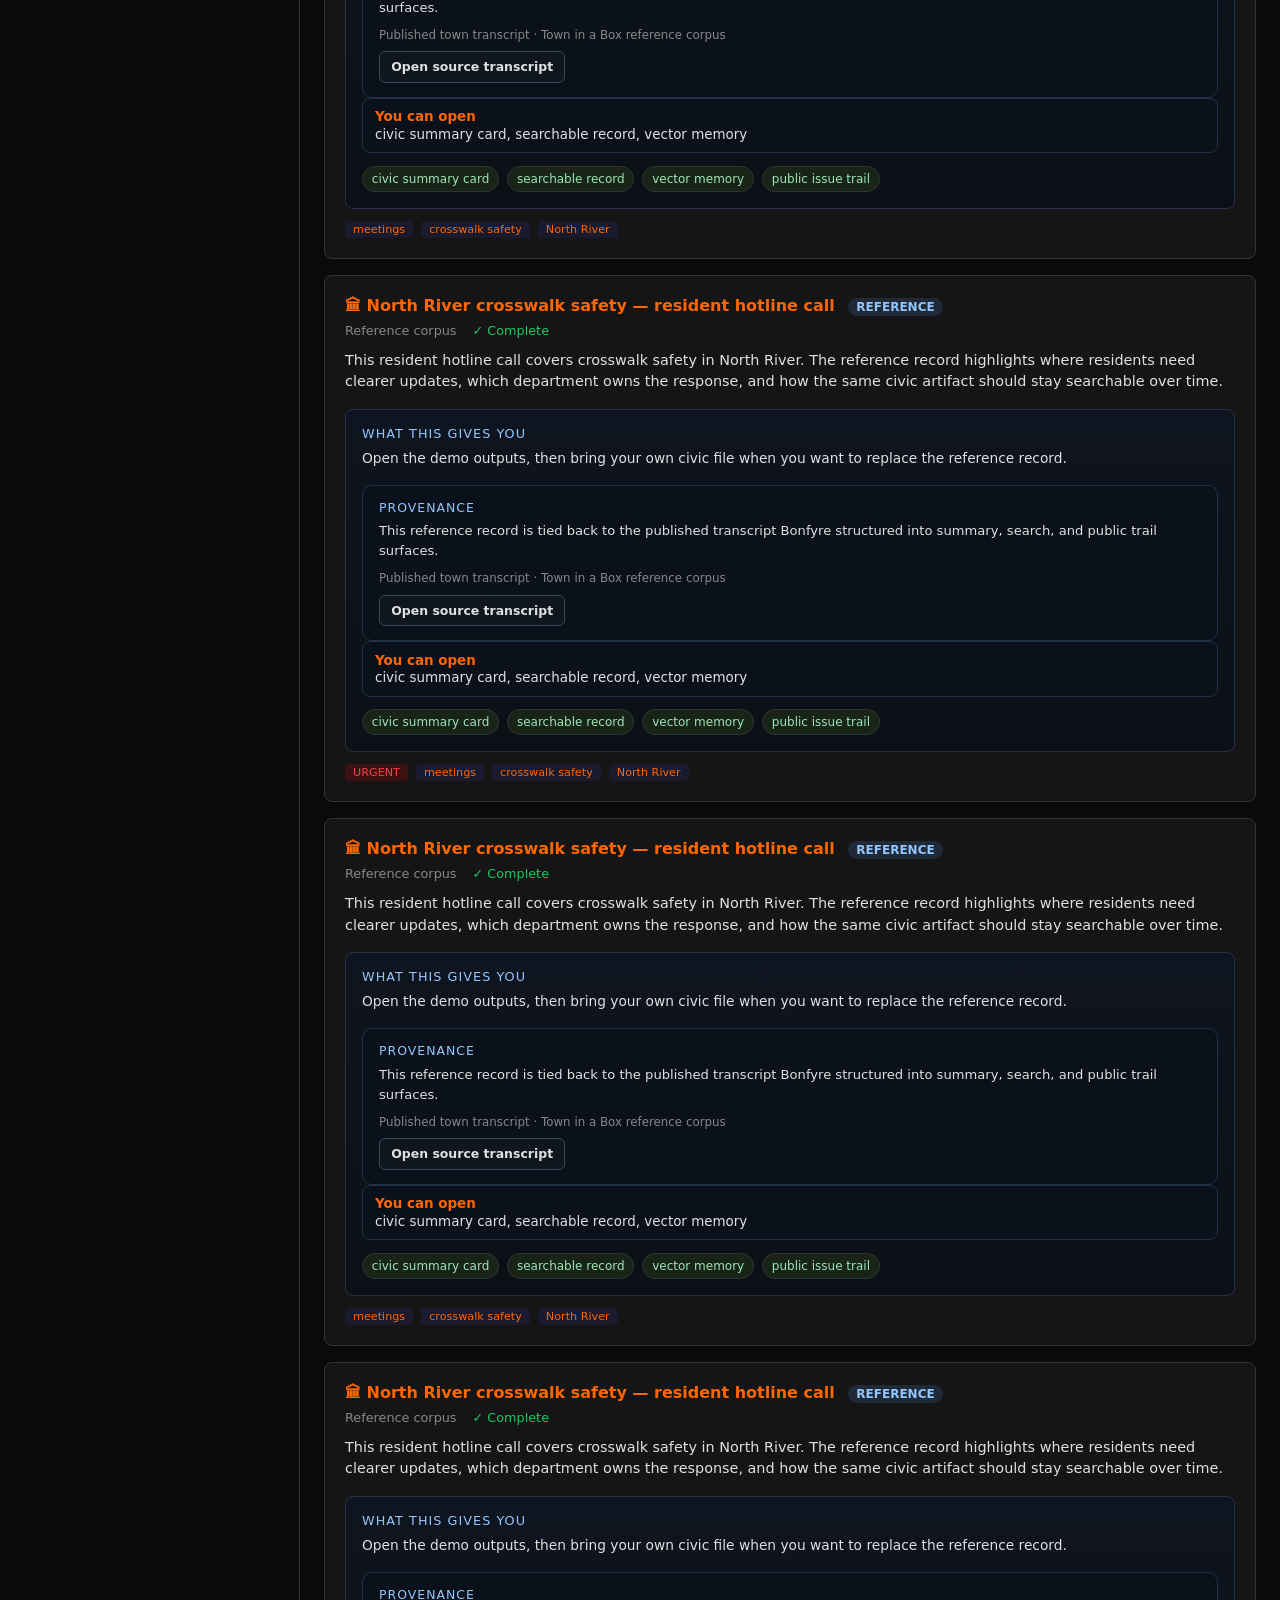
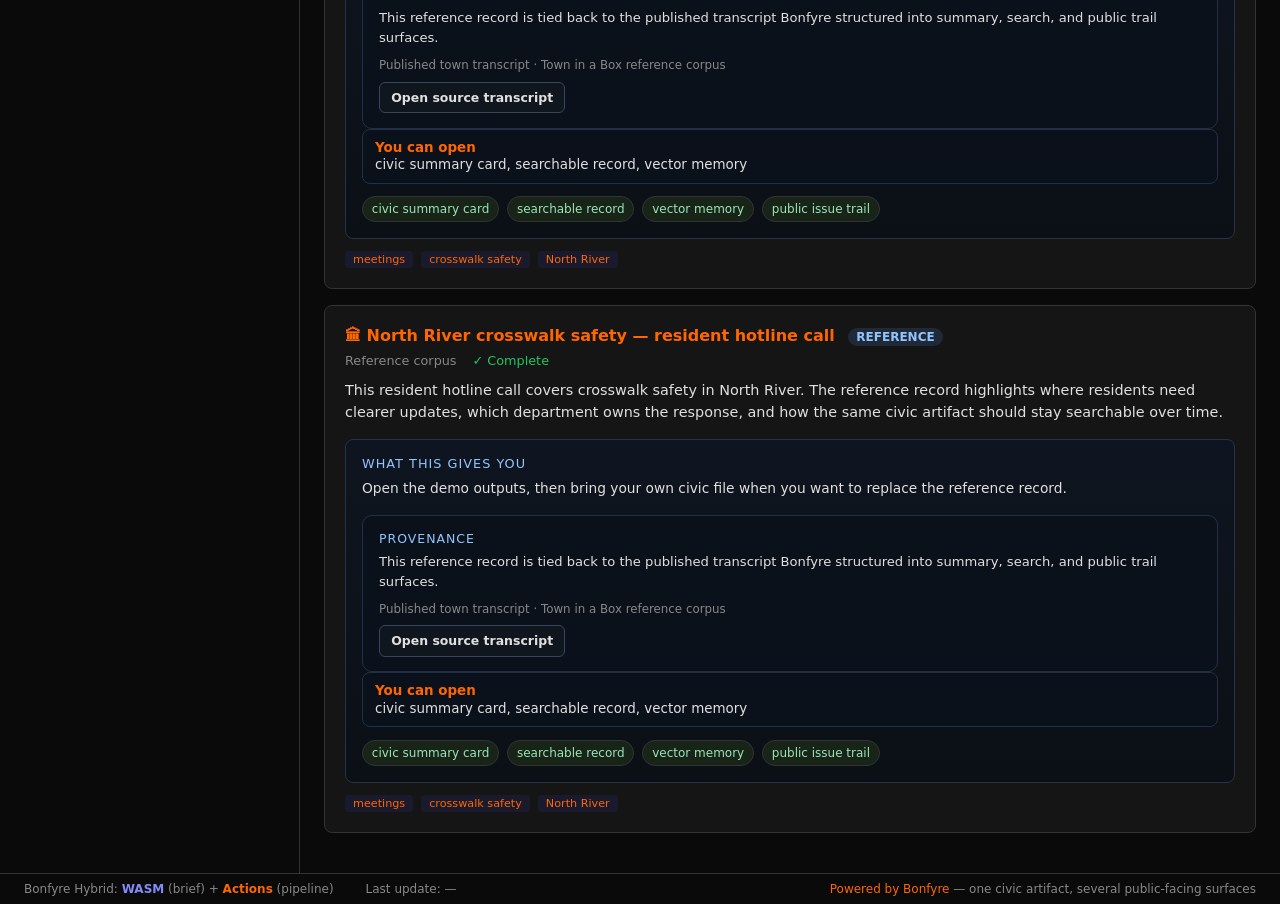
==== commit ac216701: "feat(civic): connect existing Town in a Box intake to live Council Media Studio" ====
--- a/site/index.html
+++ b/site/index.html
@@ -109,6 +109,7 @@
       <h1>Town in a Box</h1>
       <span class="badge badge-live" id="statusBadge">LIVE</span>
       <div class="header-right">
+        <a class="btn btn-primary" href="civic-council/" style="text-decoration:none;display:inline-flex;align-items:center;white-space:nowrap">Council Media Studio ↗</a>
         <button class="btn btn-ghost" id="toggleDemoBtn" type="button">Hide Corpus</button>
         <button class="btn btn-ghost" onclick="toggleConfig()">Settings</button>
       </div>
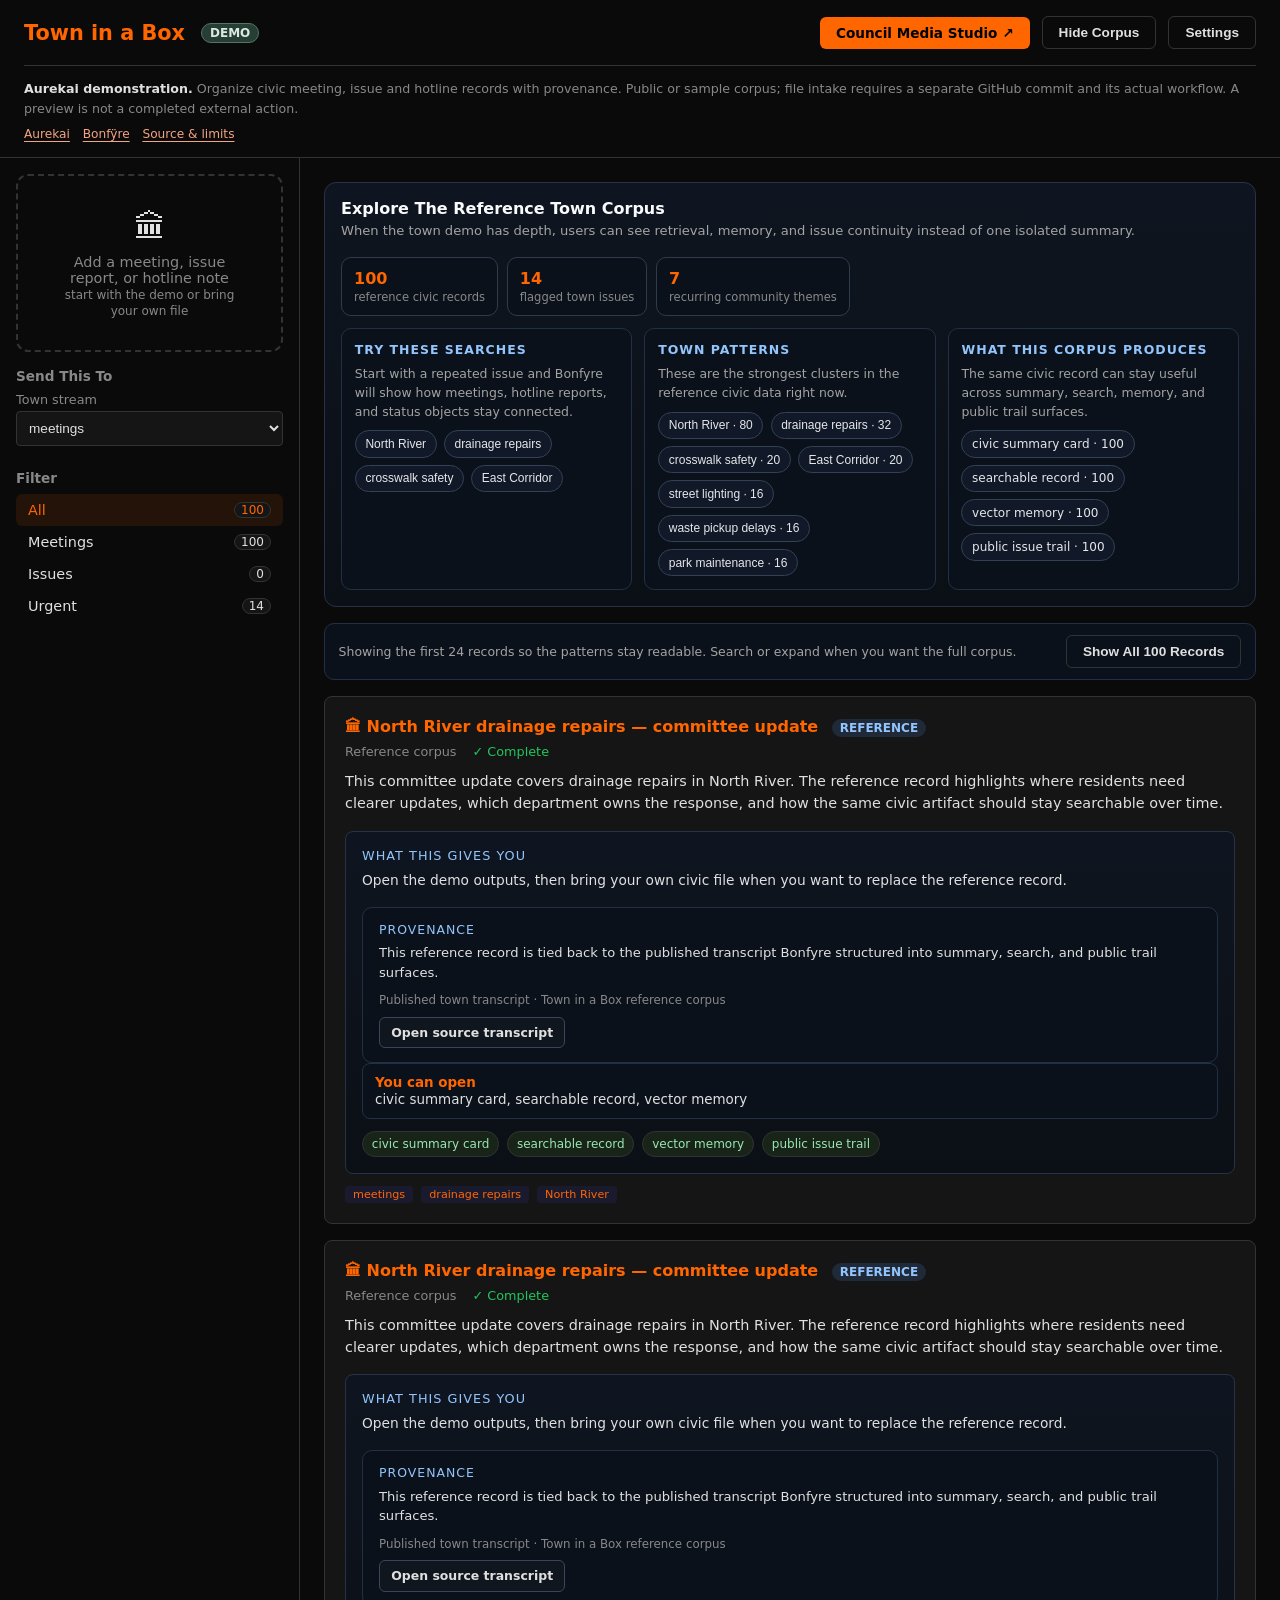
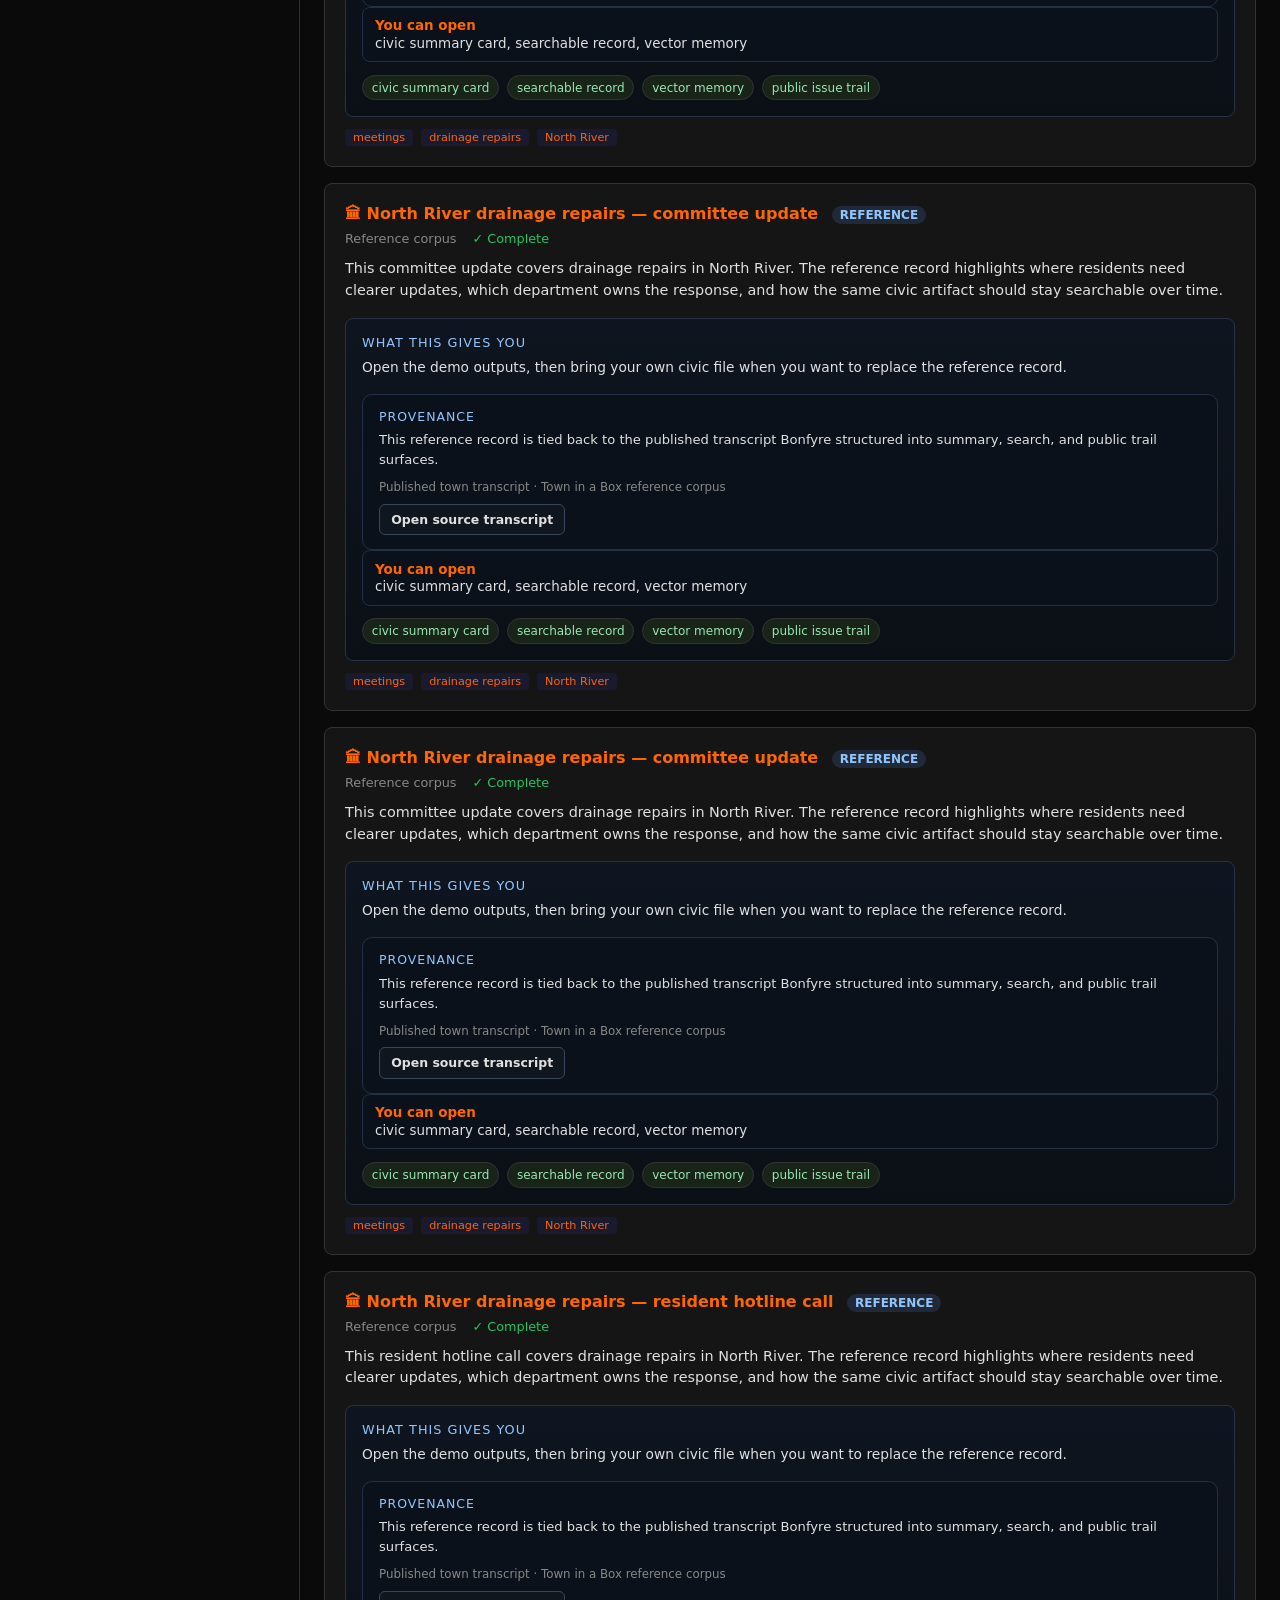
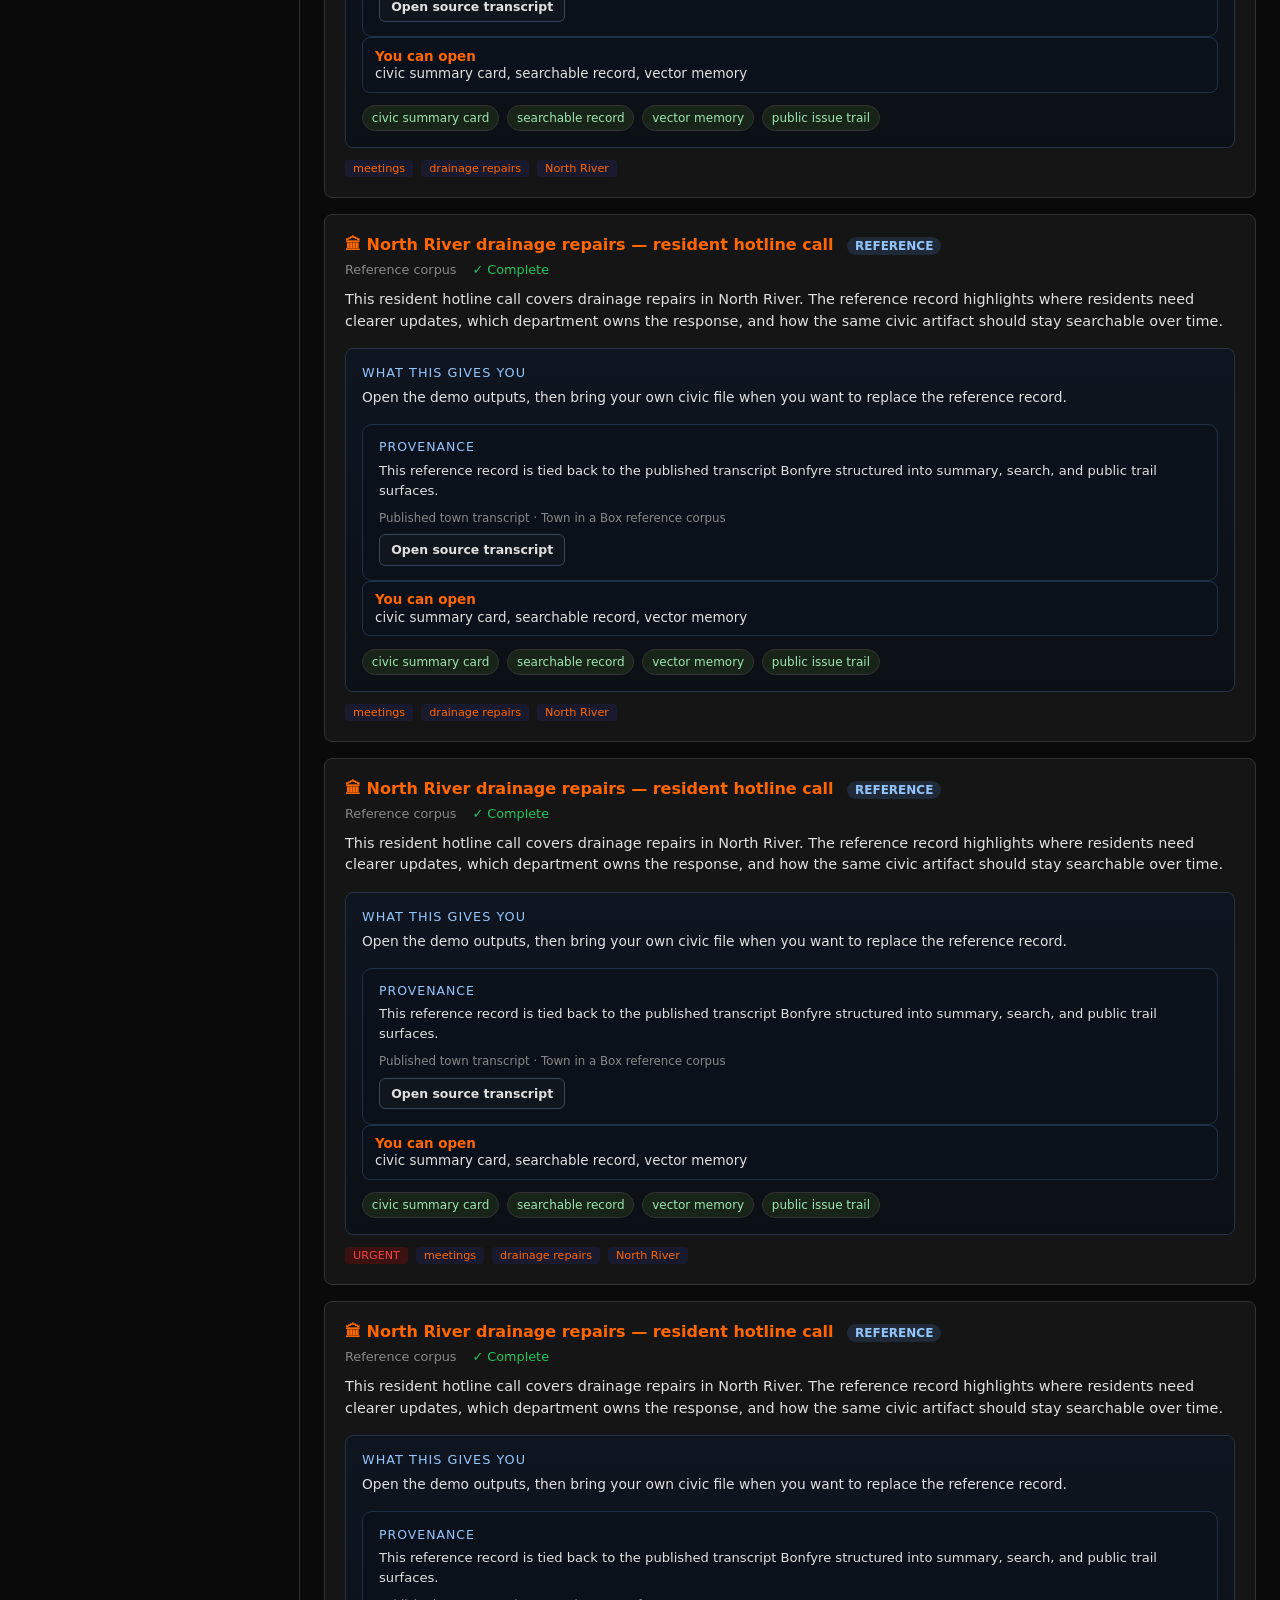
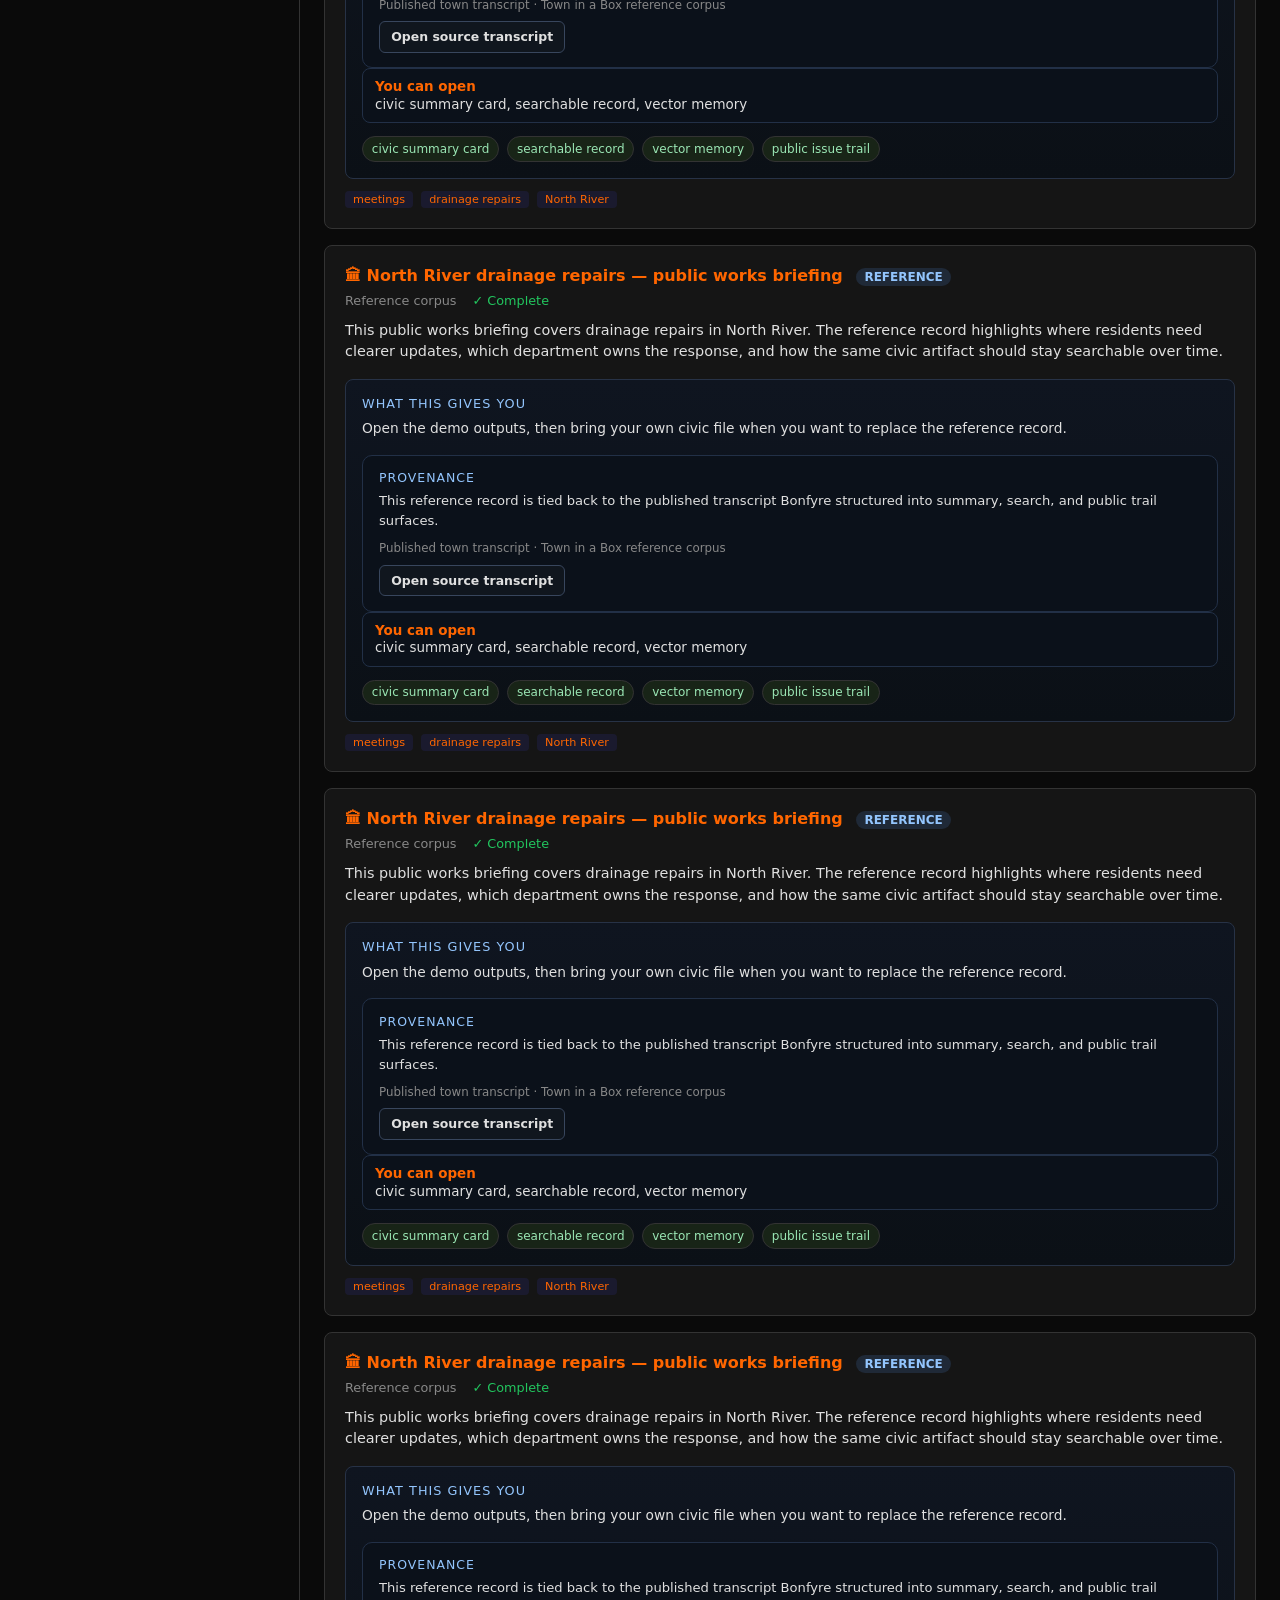
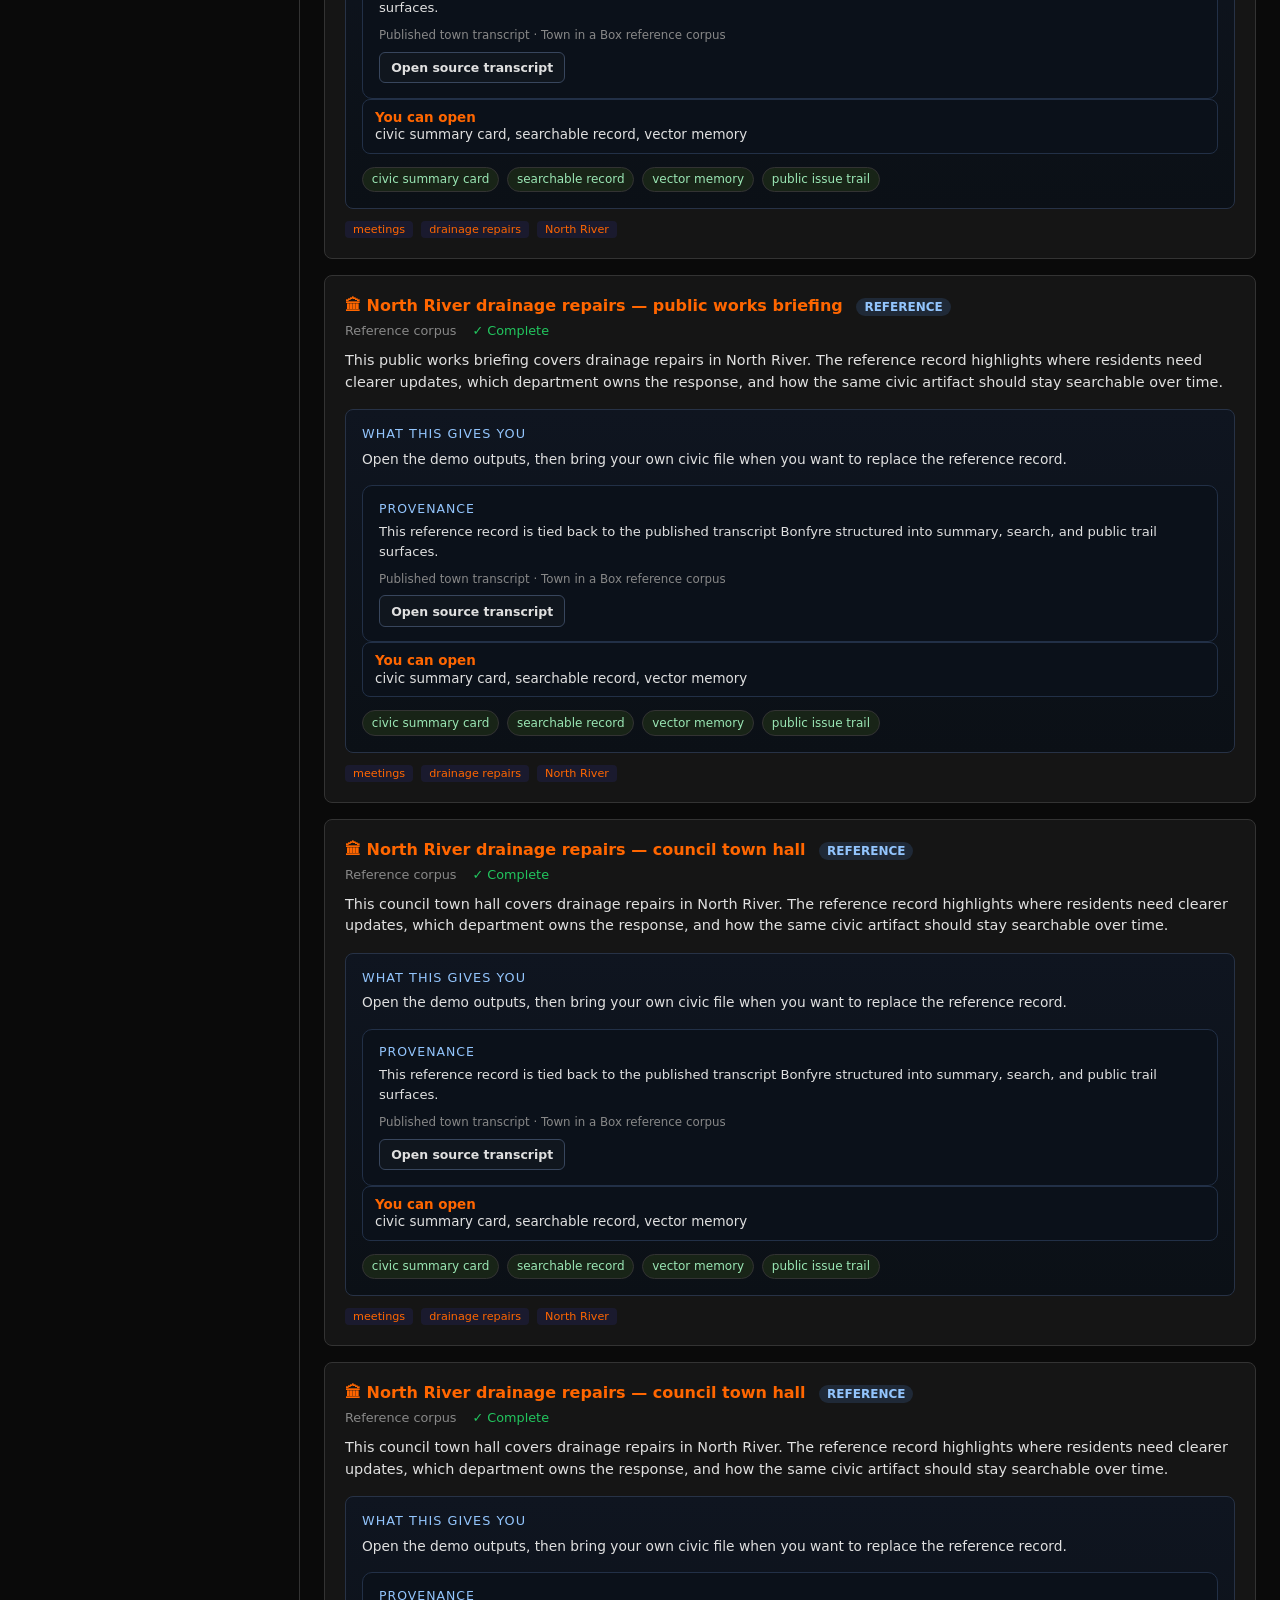
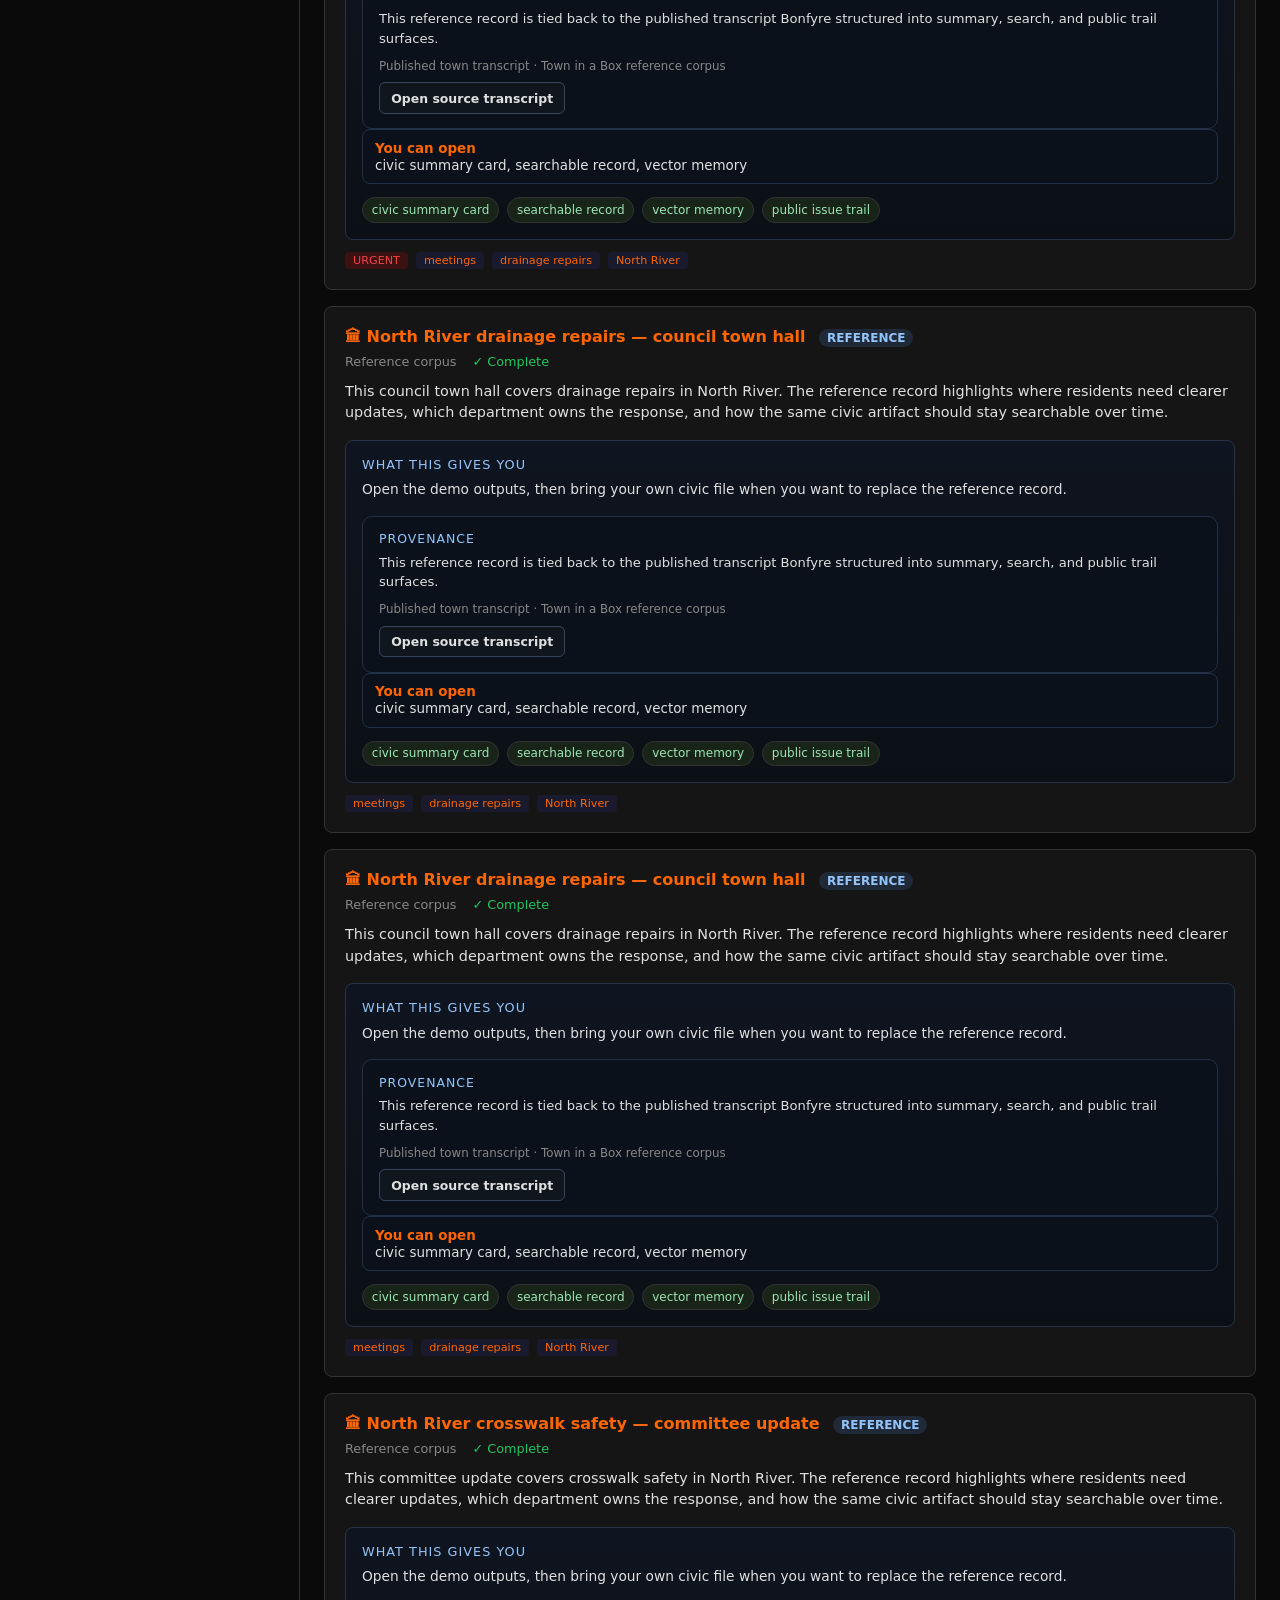
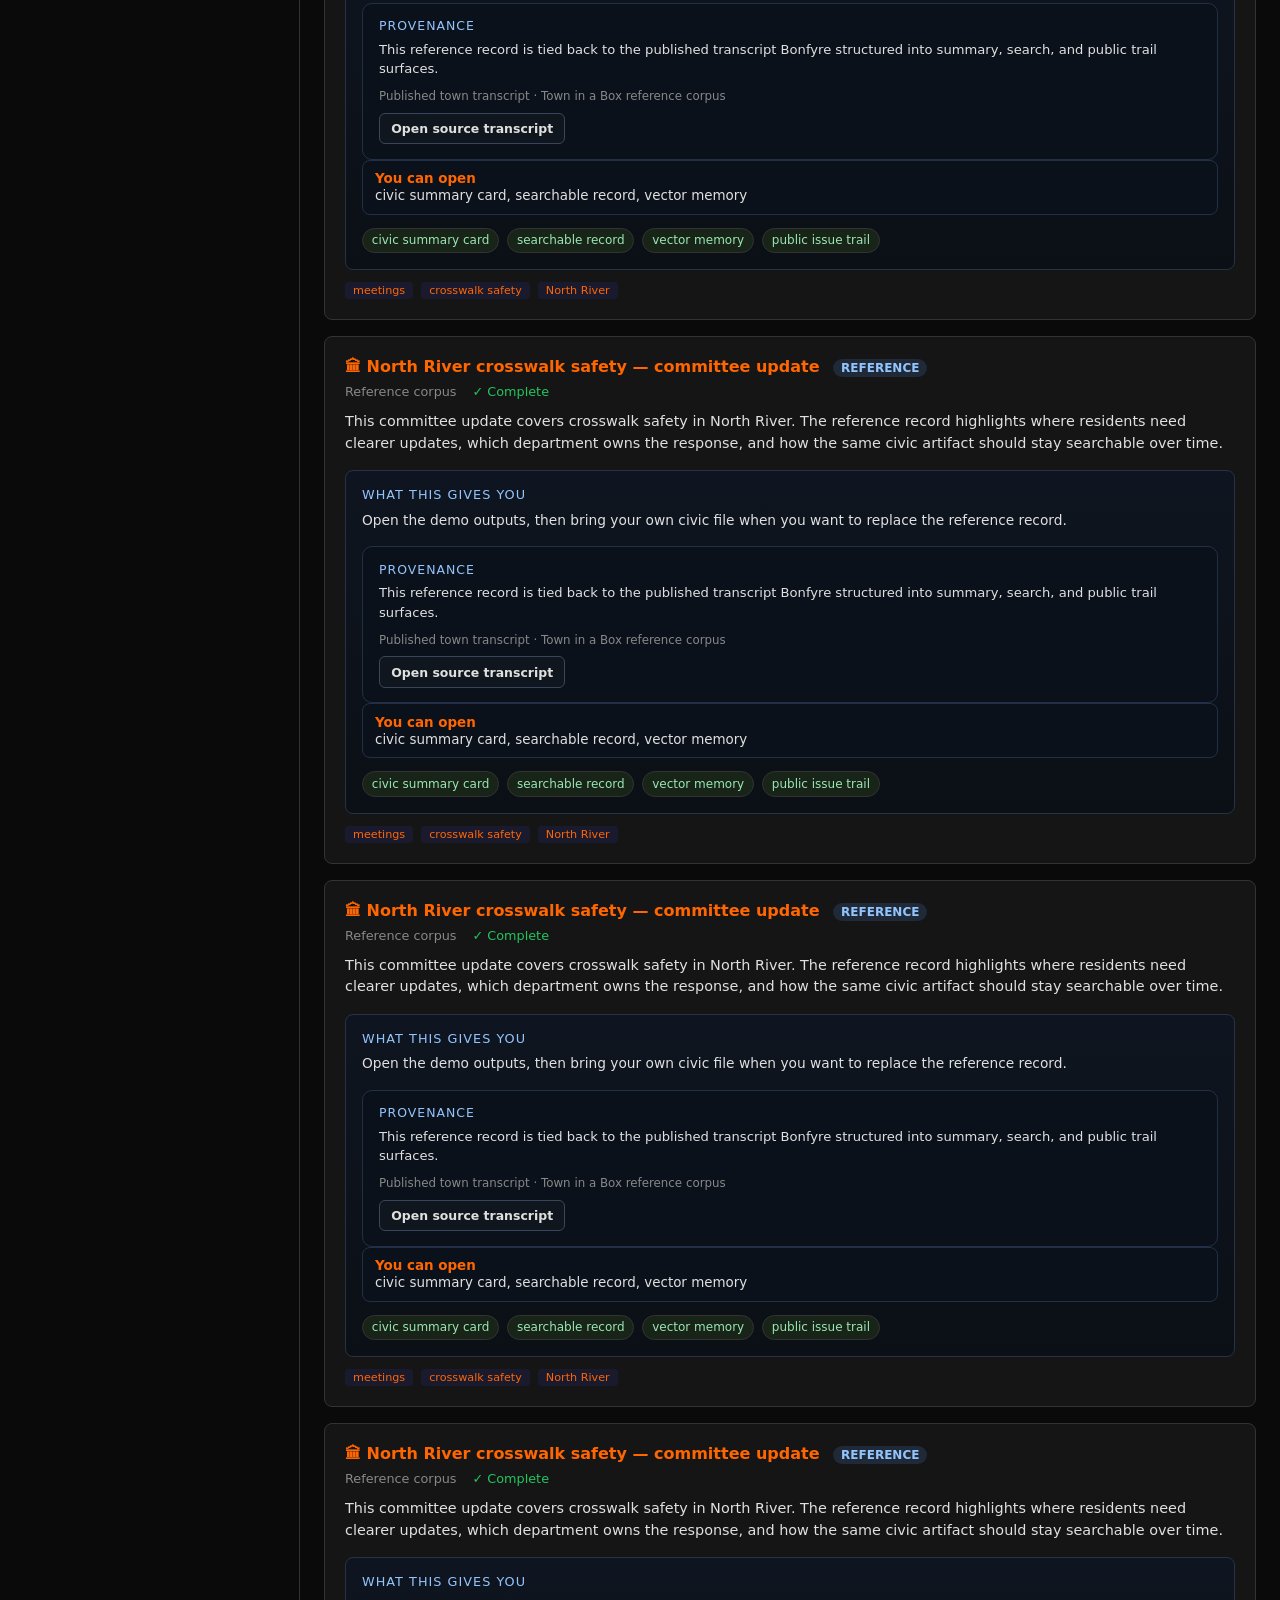
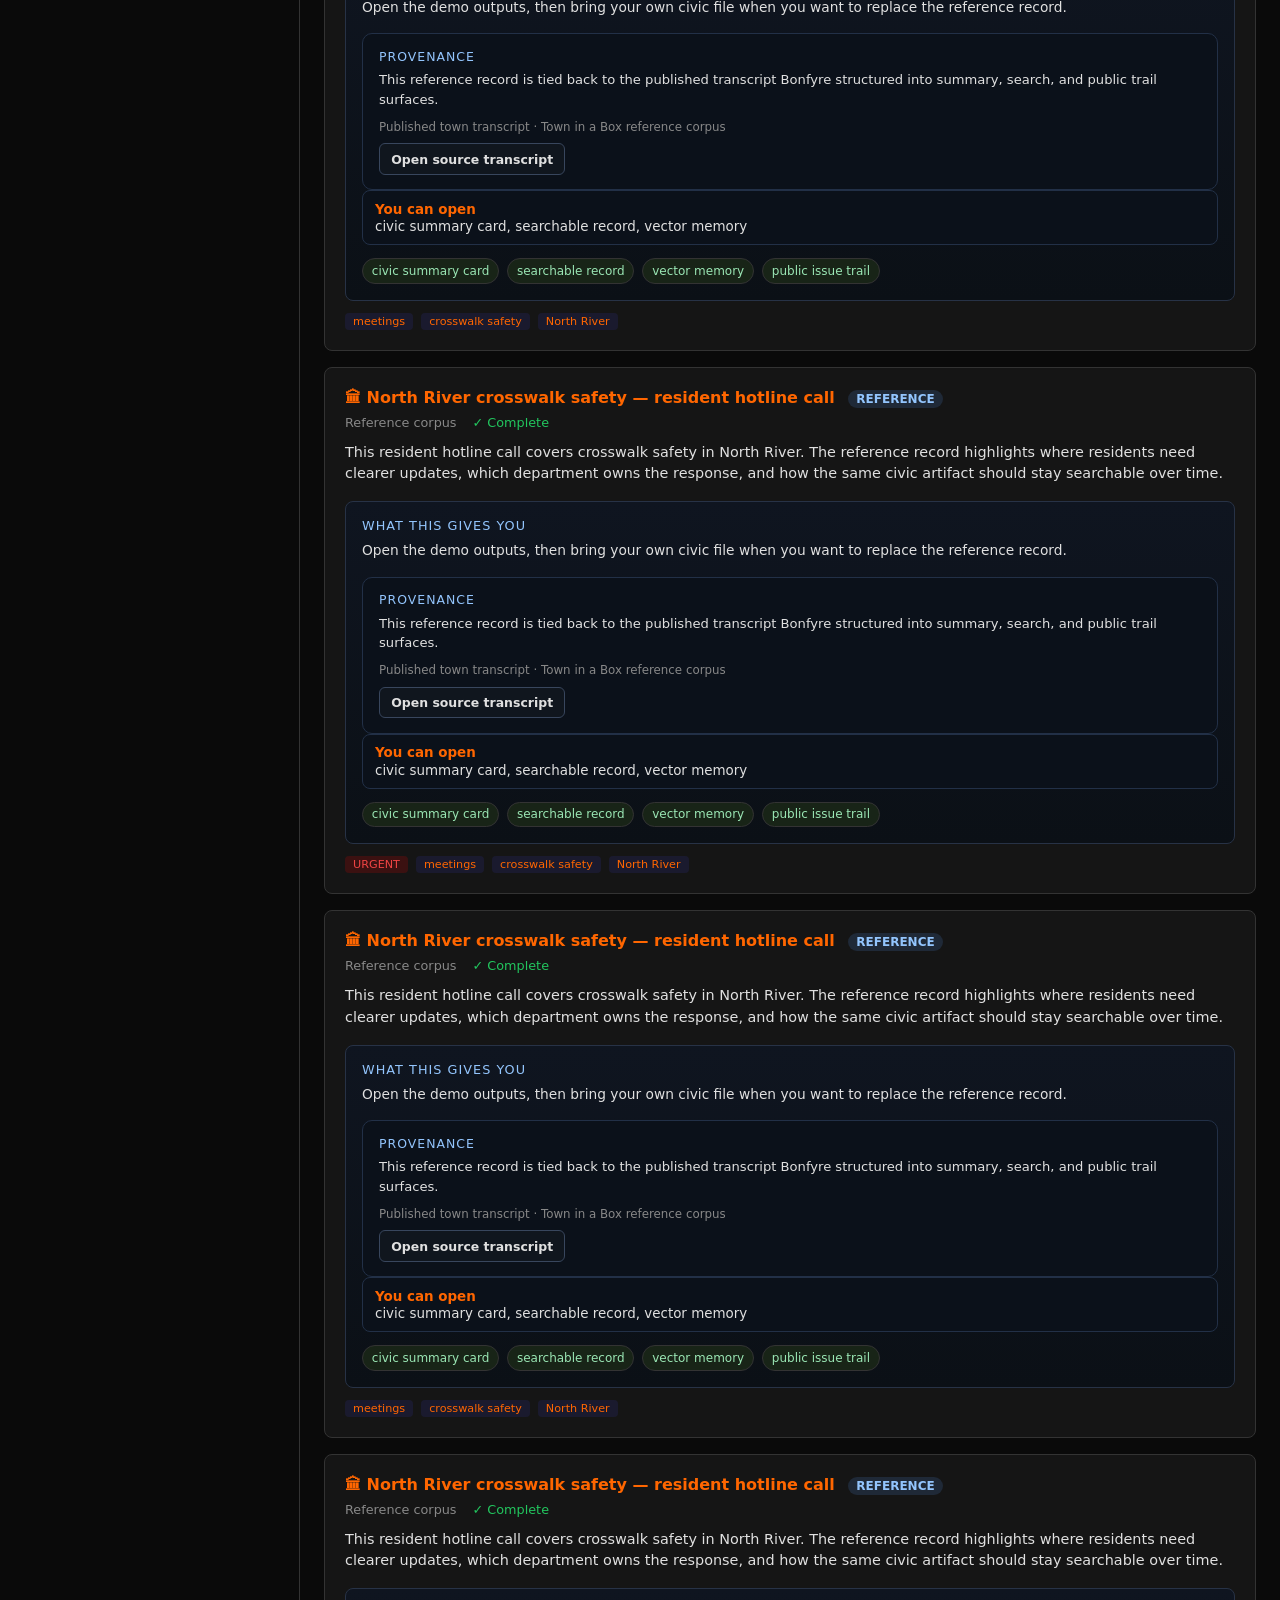
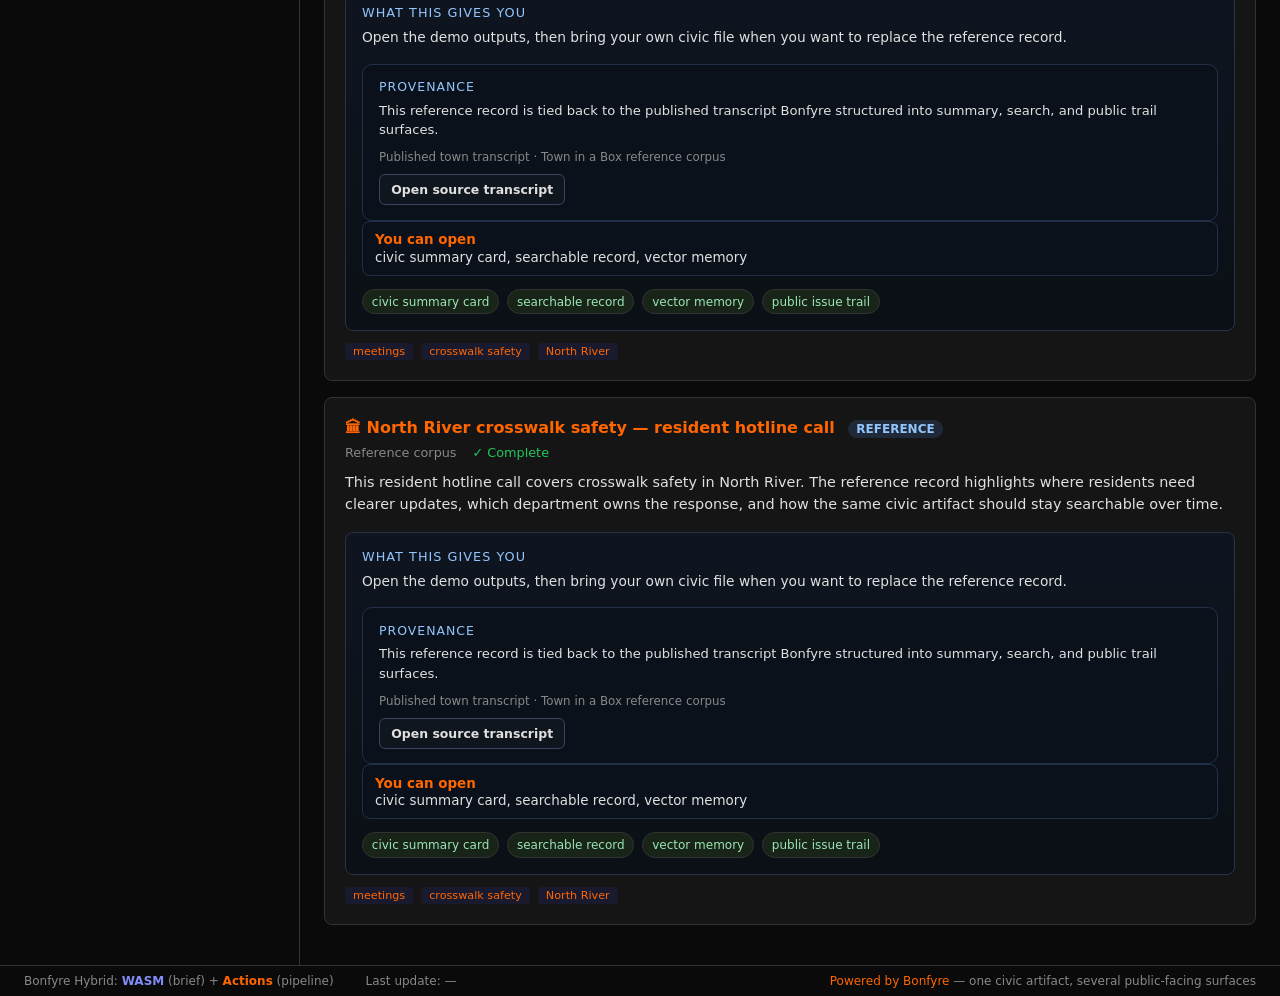
==== commit cb5b7f21: "site: make demo status honest and reconnect public Aurekai navigation" ====
--- a/site/index.html
+++ b/site/index.html
@@ -101,18 +101,28 @@
     @media (max-width: 768px) { .app { grid-template-columns: 1fr; } .sidebar { border-right: none; border-bottom: 1px solid var(--border); } }
     
 
-  </style>
+  
+    header{flex-wrap:wrap}
+    .badge-demo{background:#263e35;color:#d9eadf;border:1px solid #527761}
+    .aurekai-context{flex:1 0 100%;border-top:1px solid var(--border);padding:.8rem 0 0;display:flex;align-items:center;justify-content:space-between;gap:.5rem 2rem;flex-wrap:wrap}
+    .aurekai-context p{margin:0;font-size:.79rem;line-height:1.6;color:var(--dim)}
+    .aurekai-context strong{color:var(--fg)}
+    .aurekai-context nav{display:flex;align-items:center;gap:.8rem;flex-wrap:wrap}
+    .aurekai-context a{color:#f3a484;font-size:.76rem;text-decoration:underline;text-underline-offset:3px}
+    .aurekai-context a:focus-visible{outline:2px solid #f3a484;outline-offset:3px}
+    </style>
 </head>
 <body>
   <div class="app">
     <header>
       <h1>Town in a Box</h1>
-      <span class="badge badge-live" id="statusBadge">LIVE</span>
+      <span class="badge badge-demo" id="statusBadge">DEMO</span>
       <div class="header-right">
         <a class="btn btn-primary" href="civic-council/" style="text-decoration:none;display:inline-flex;align-items:center;white-space:nowrap">Council Media Studio ↗</a>
         <button class="btn btn-ghost" id="toggleDemoBtn" type="button">Hide Corpus</button>
         <button class="btn btn-ghost" onclick="toggleConfig()">Settings</button>
       </div>
+          <div class="aurekai-context" aria-label="Aurekai demo and source"><p><strong>Aurekai demonstration.</strong> Organize civic meeting, issue and hotline records with provenance. Public or sample corpus; file intake requires a separate GitHub commit and its actual workflow. A preview is not a completed external action.</p><nav aria-label="Related sites"><a href="https://aurekai.work">Aurekai</a><a href="https://nickgonzales76017.github.io/bonfyre/">Bonfÿre</a><a href="https://github.com/Nickgonzales76017/pages-town-box">Source &amp; limits</a></nav></div>
     </header>
     <div class="sidebar">
       <div class="dropzone" id="dropzone">
@@ -944,7 +954,7 @@
     }
 
     function showPipeline() { document.getElementById('pipeline').style.display = 'block'; document.getElementById('statusBadge').className = 'badge badge-processing'; document.getElementById('statusBadge').textContent = 'READY'; }
-    function hidePipeline() { document.getElementById('statusBadge').className = 'badge badge-live'; document.getElementById('statusBadge').textContent = 'LIVE'; }
+    function hidePipeline() { document.getElementById('statusBadge').className = 'badge badge-demo'; document.getElementById('statusBadge').textContent = 'DEMO'; }
     function updateStep(step, state) { const el = document.querySelector('[data-step="' + step + '"]'); if (el) el.className = 'pipeline-step ' + state; }
     function showWasmPreview(text) { document.getElementById('wasmPreview').style.display = 'block'; document.getElementById('previewContent').textContent = text; }
 
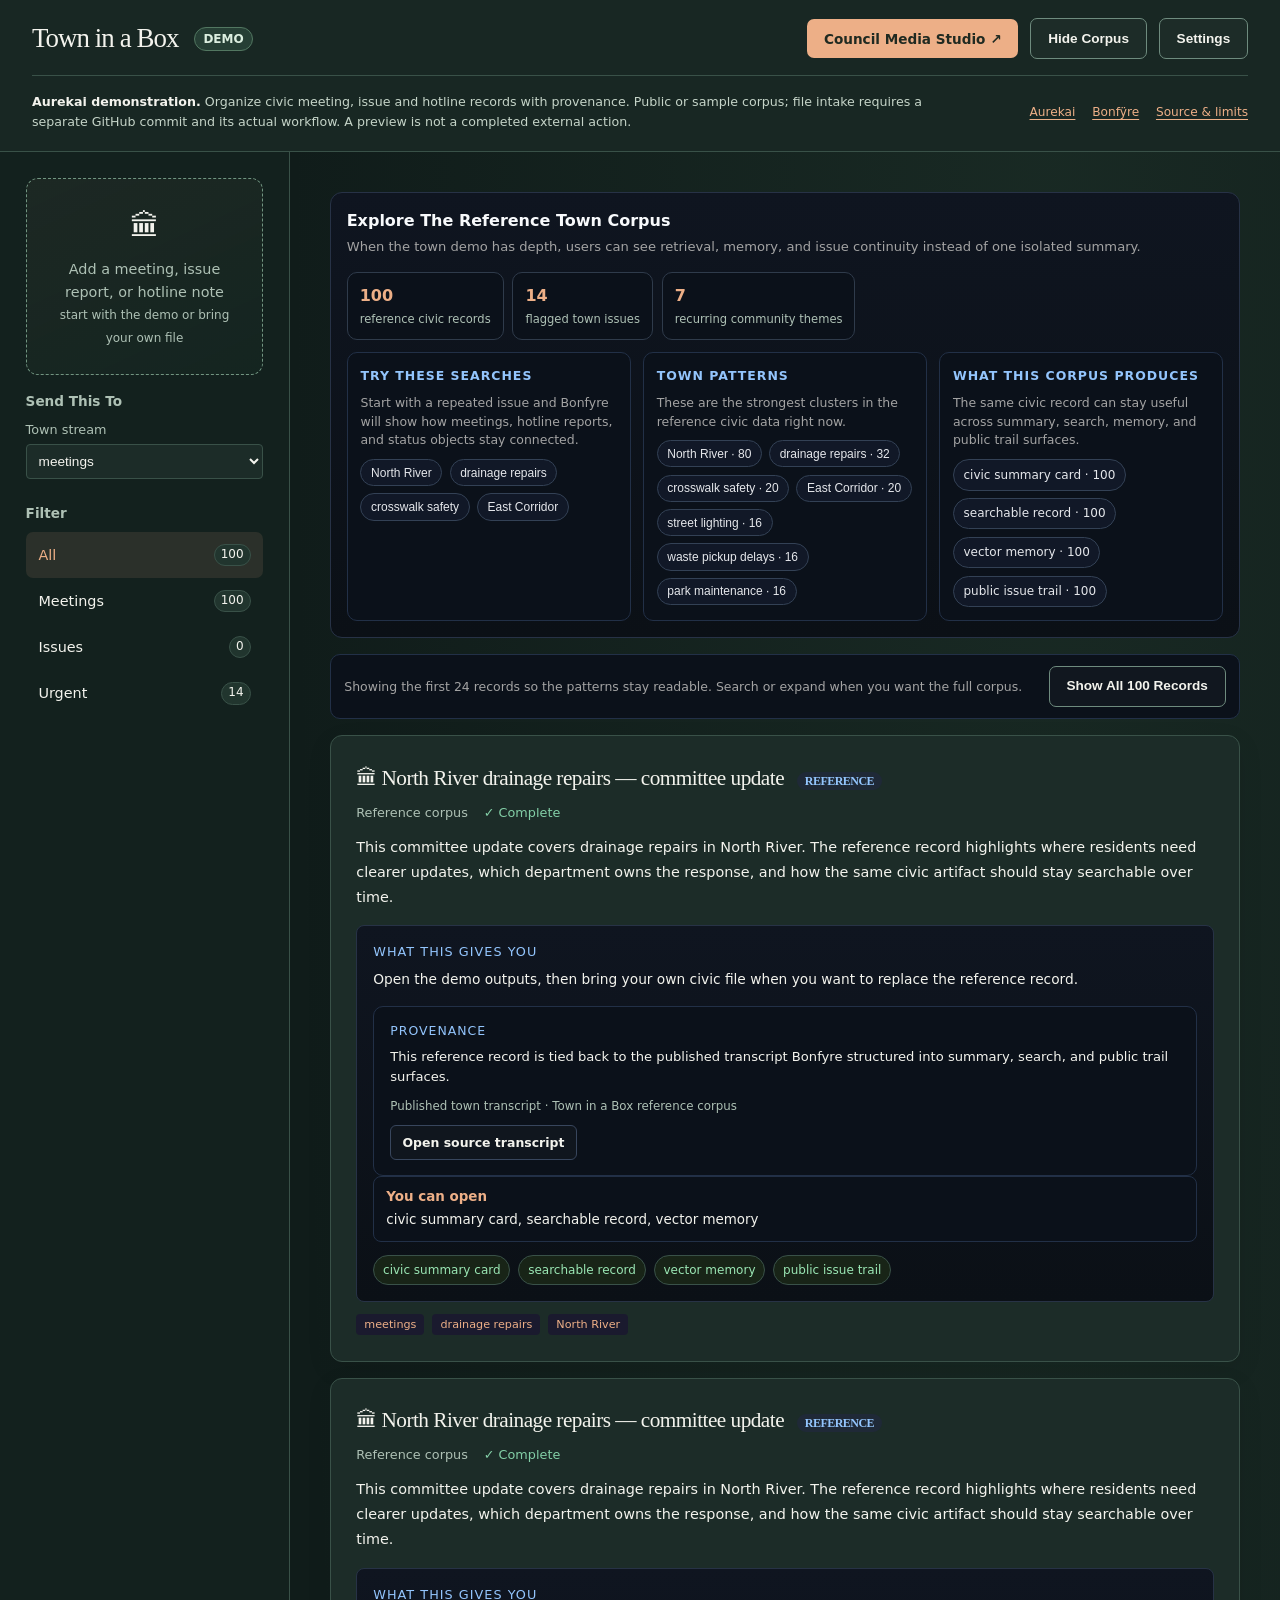
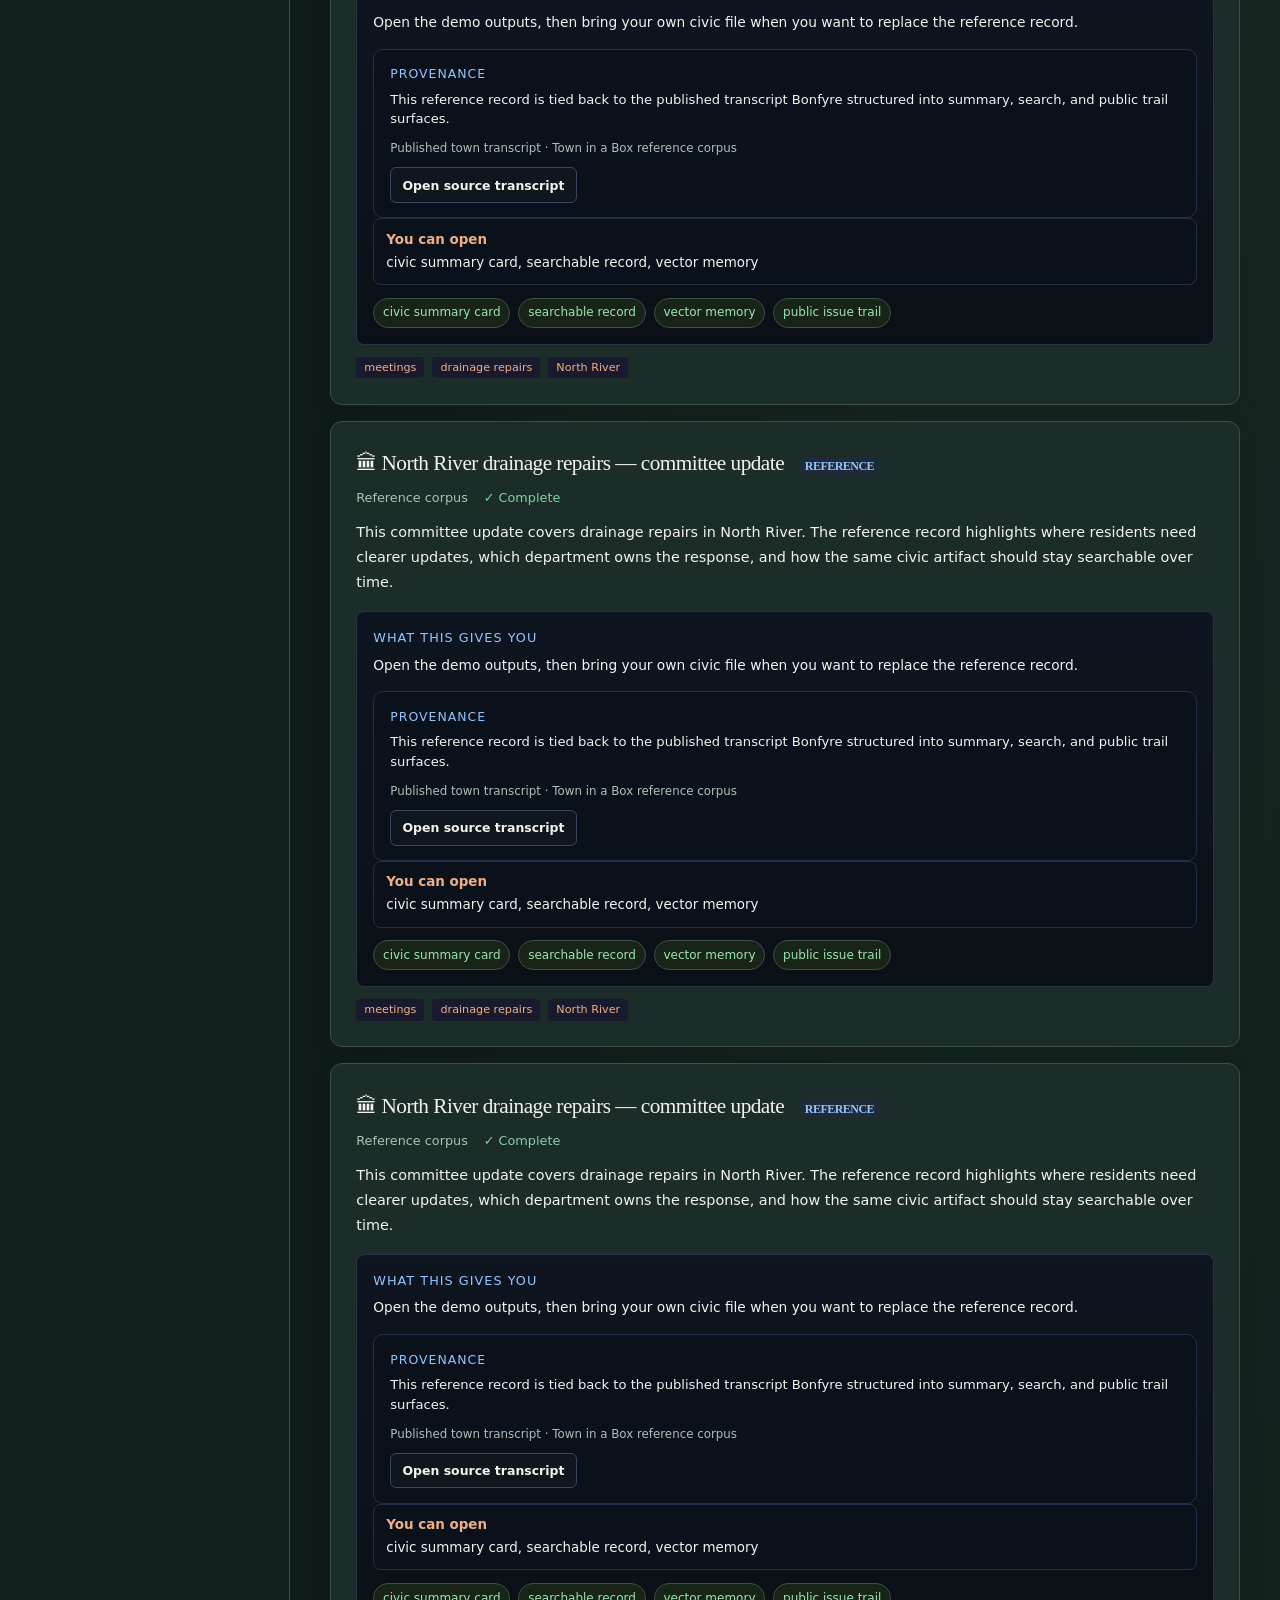
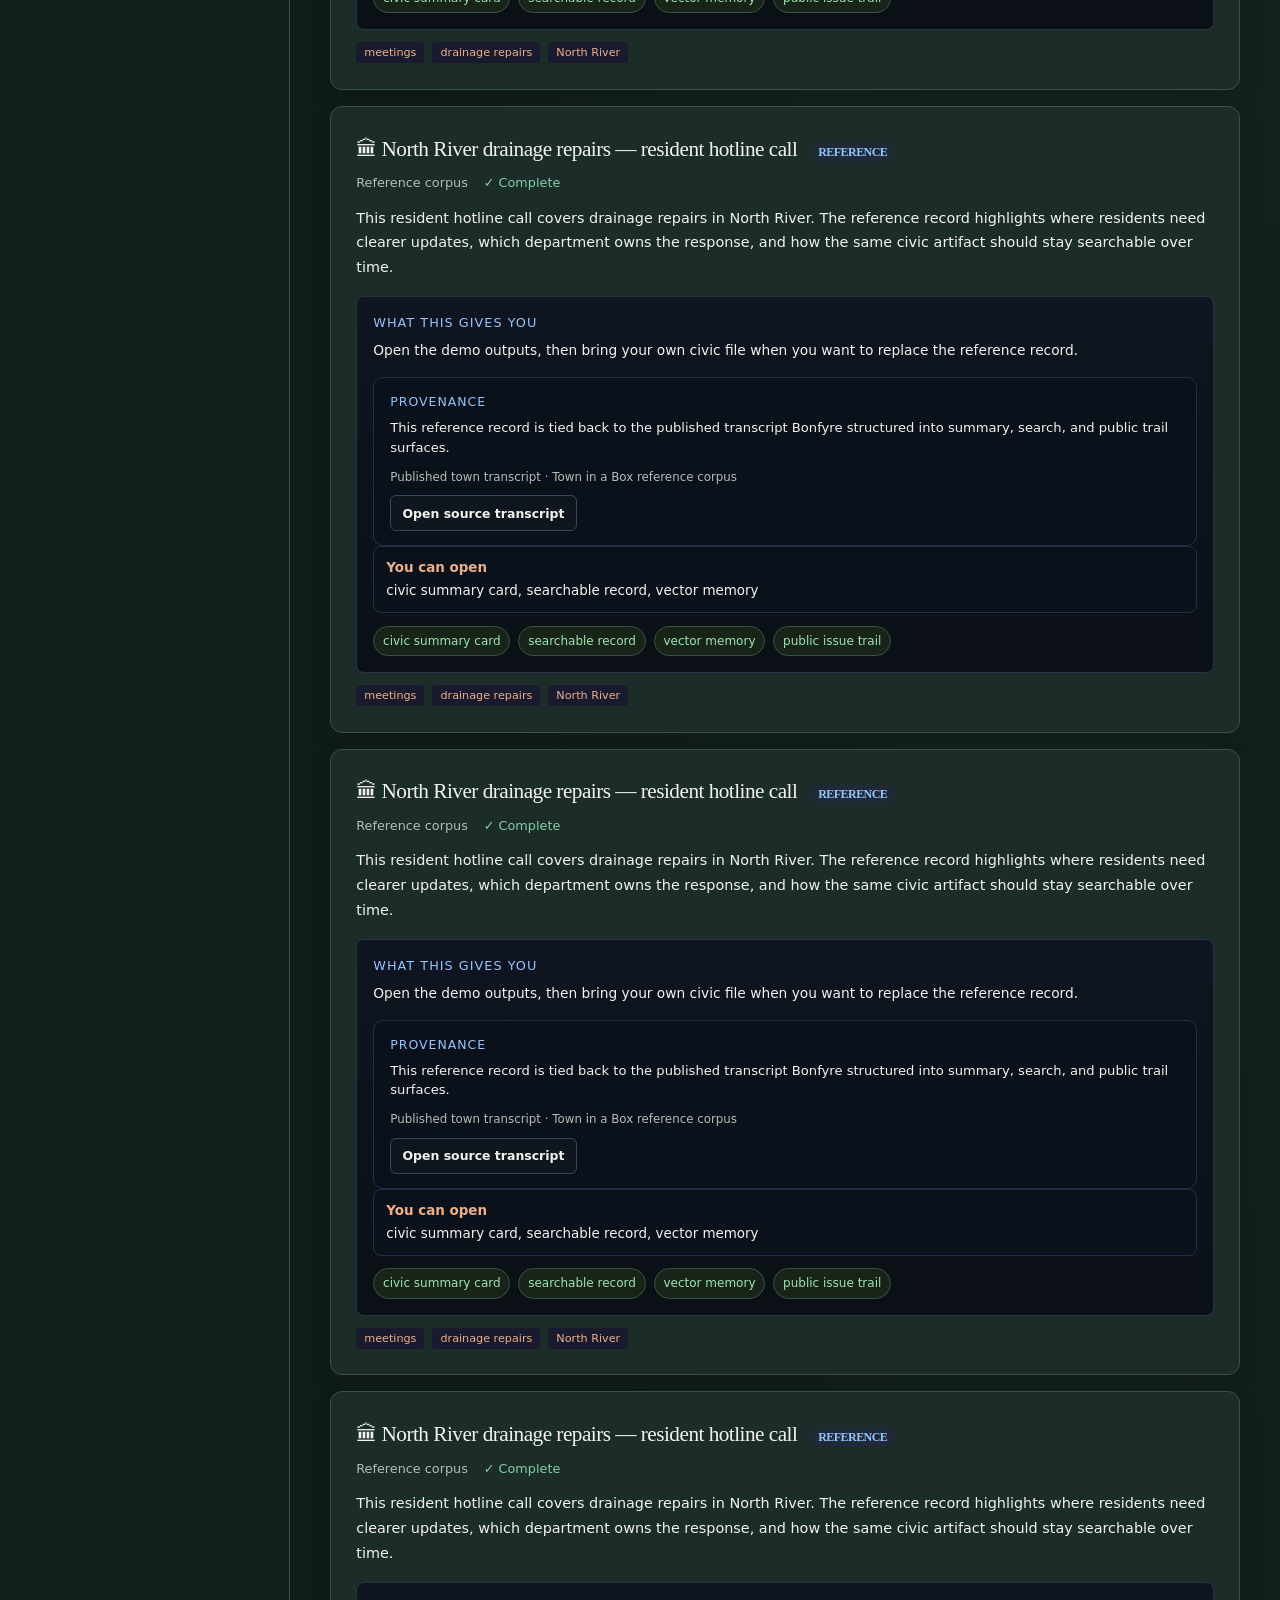
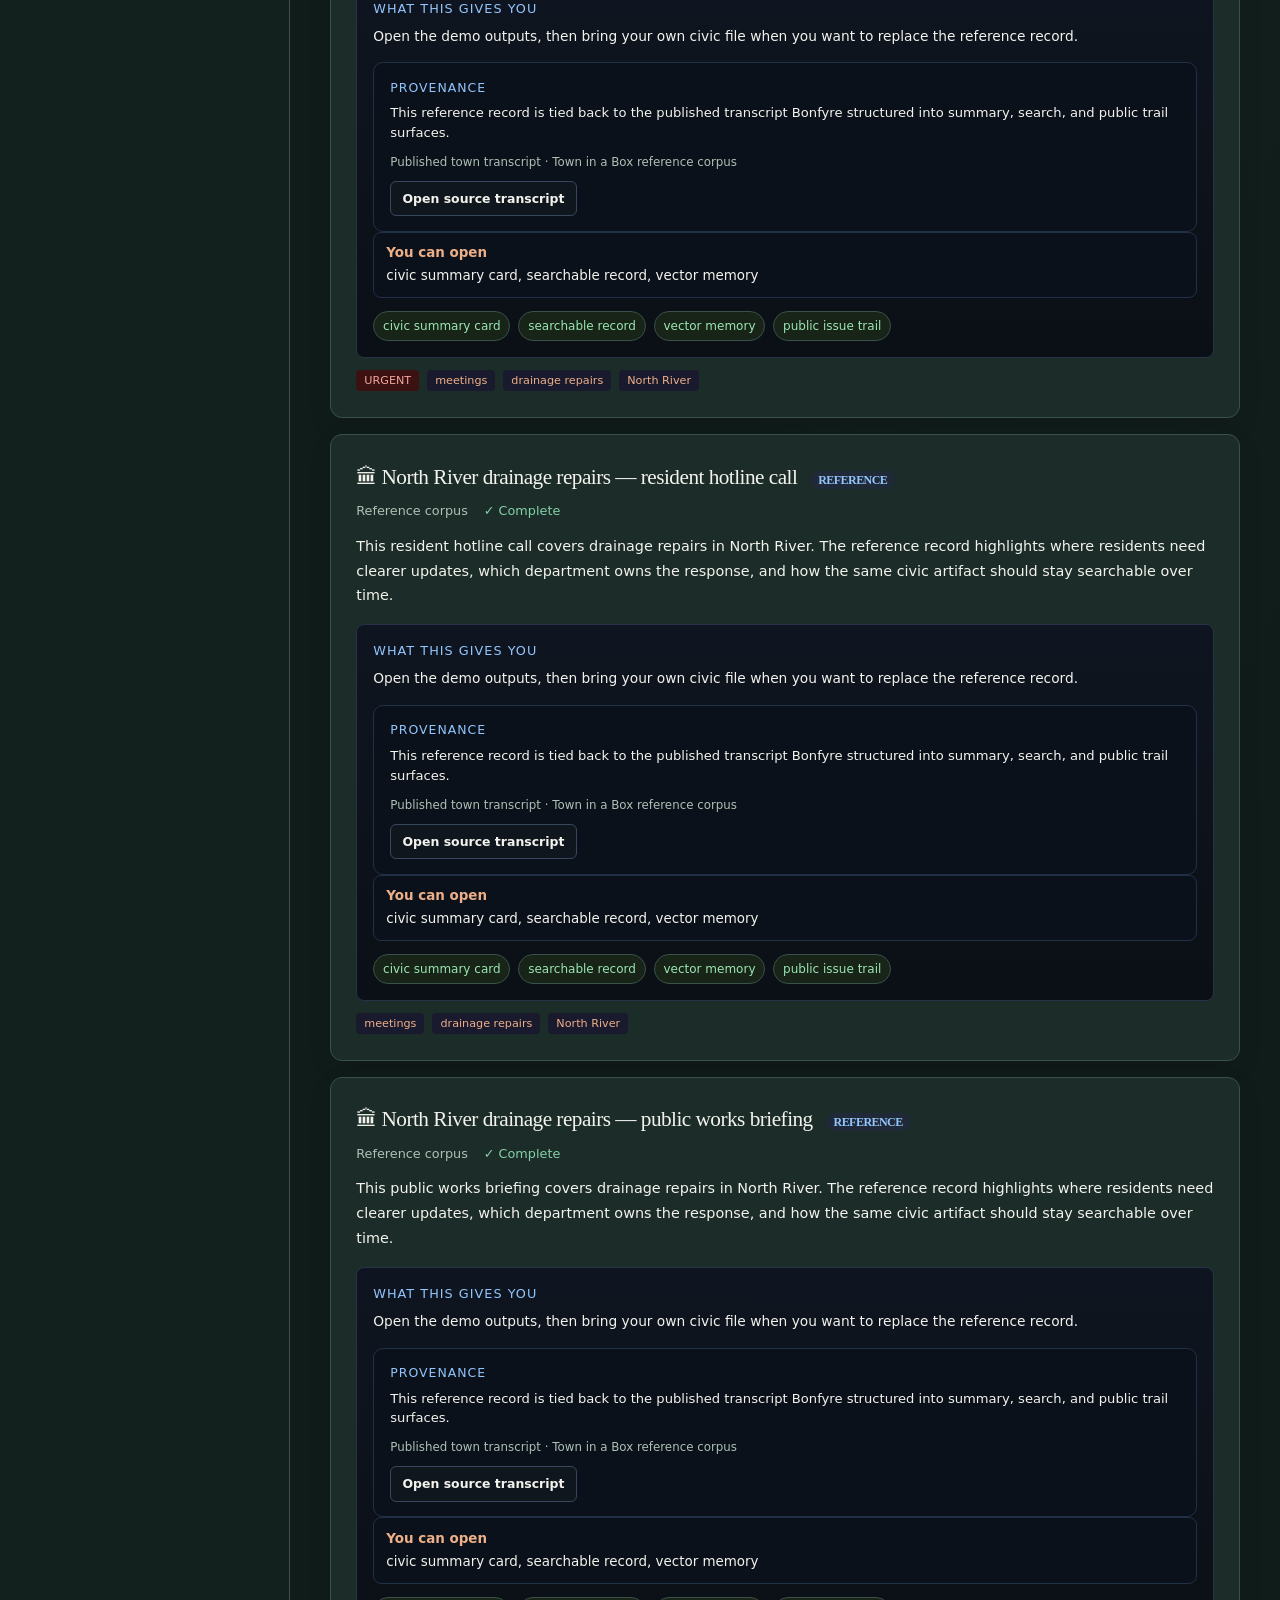
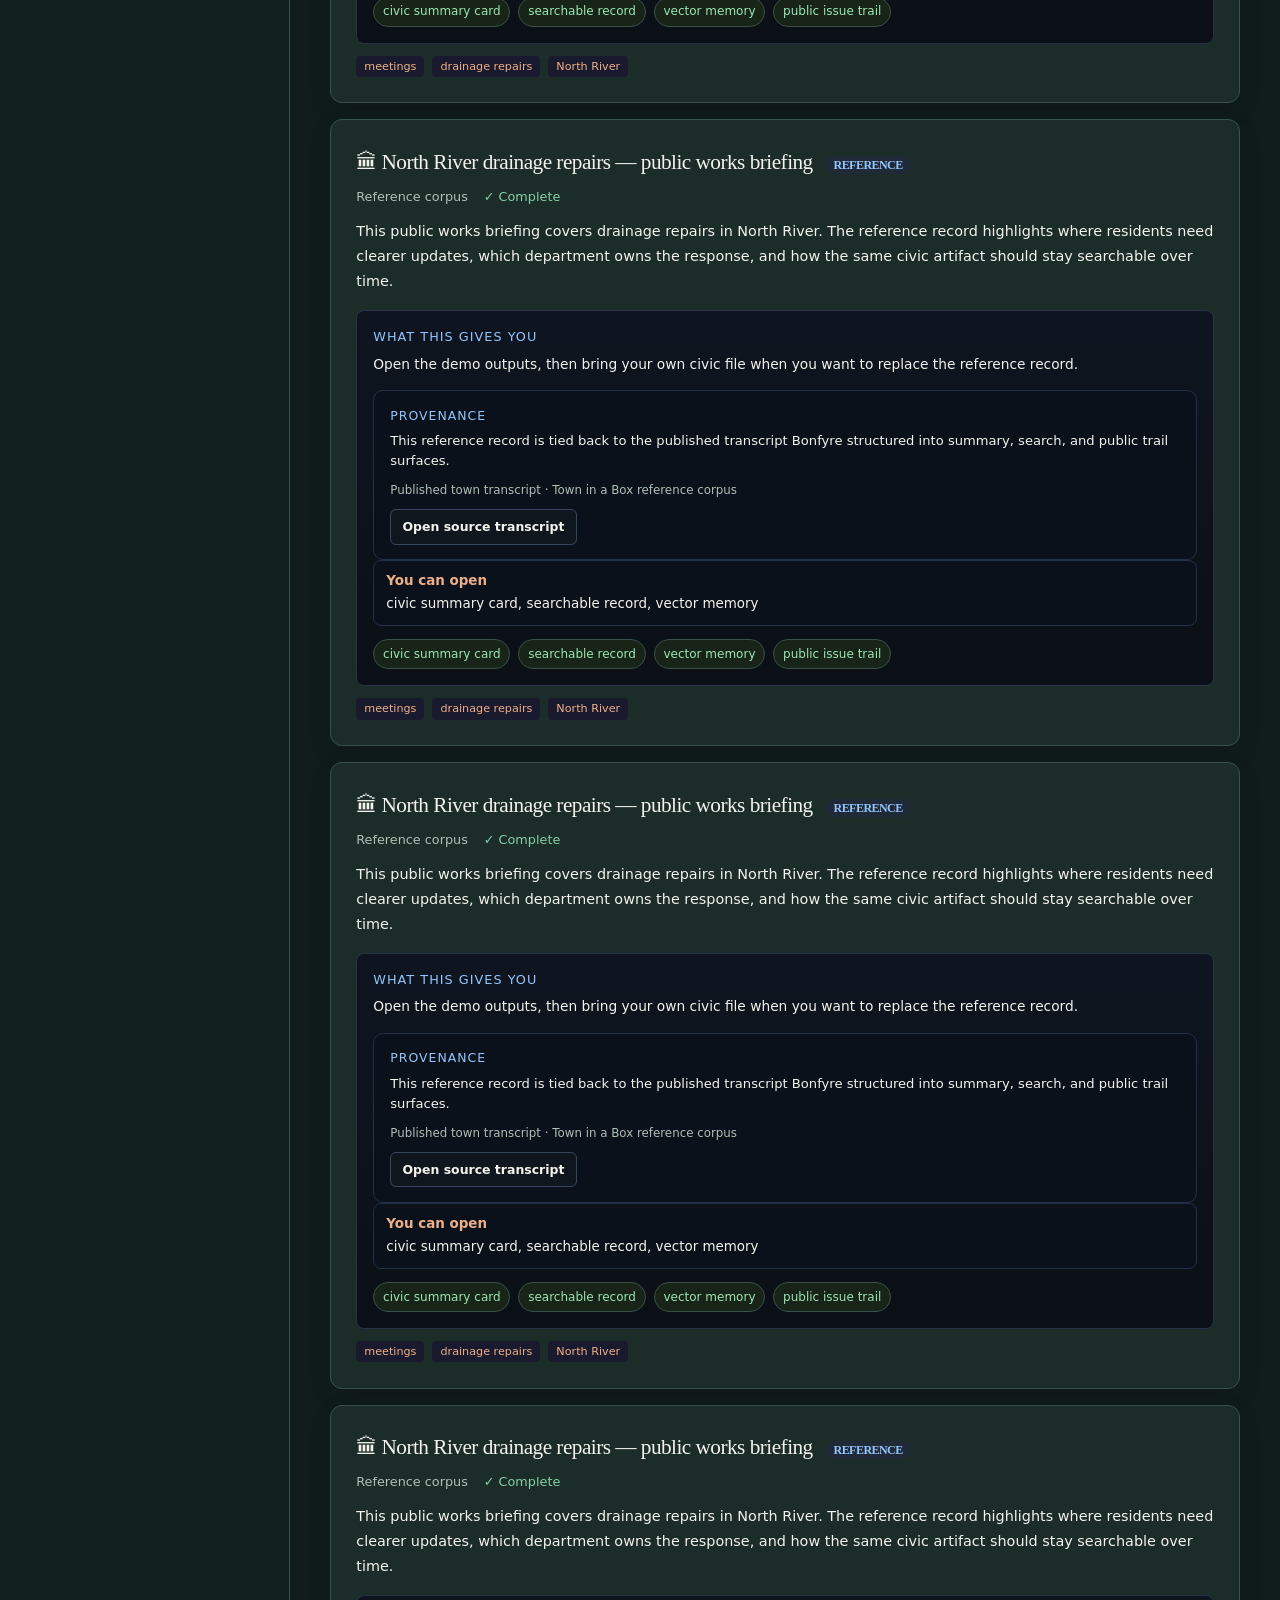
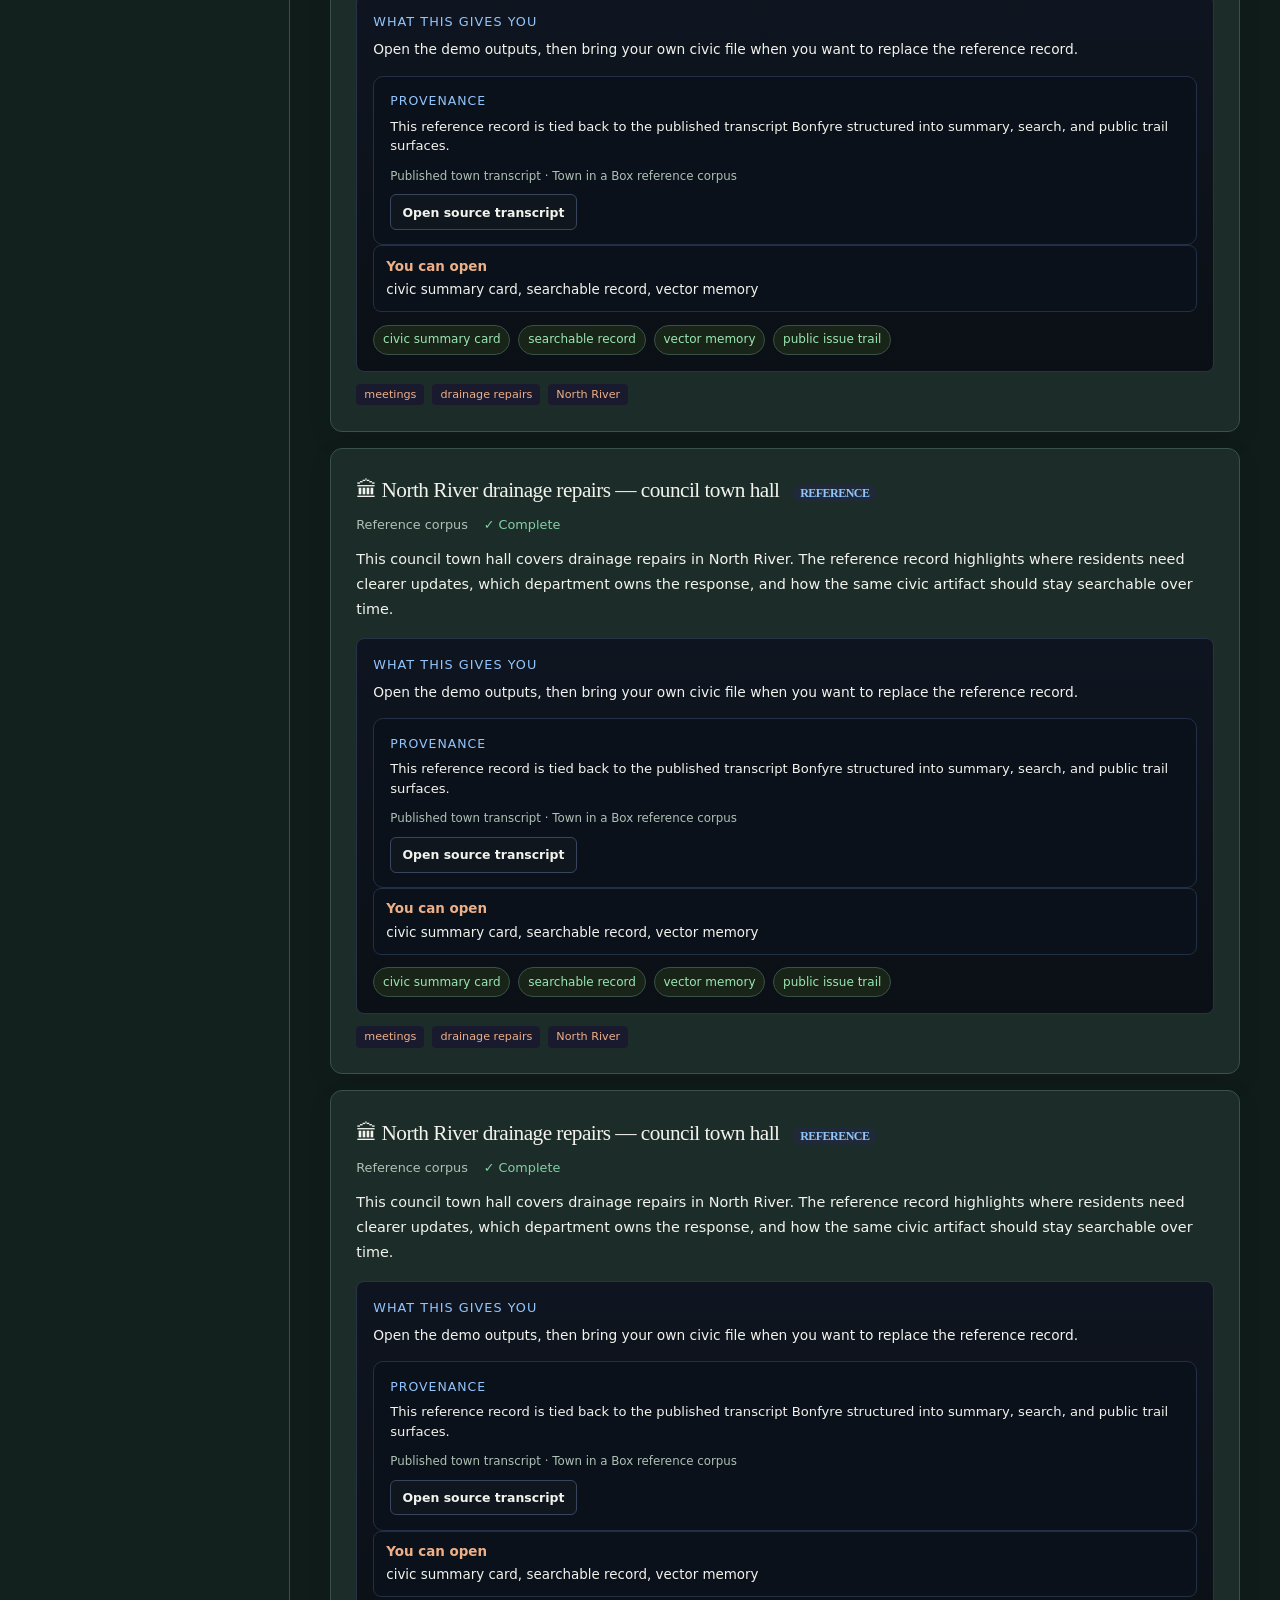
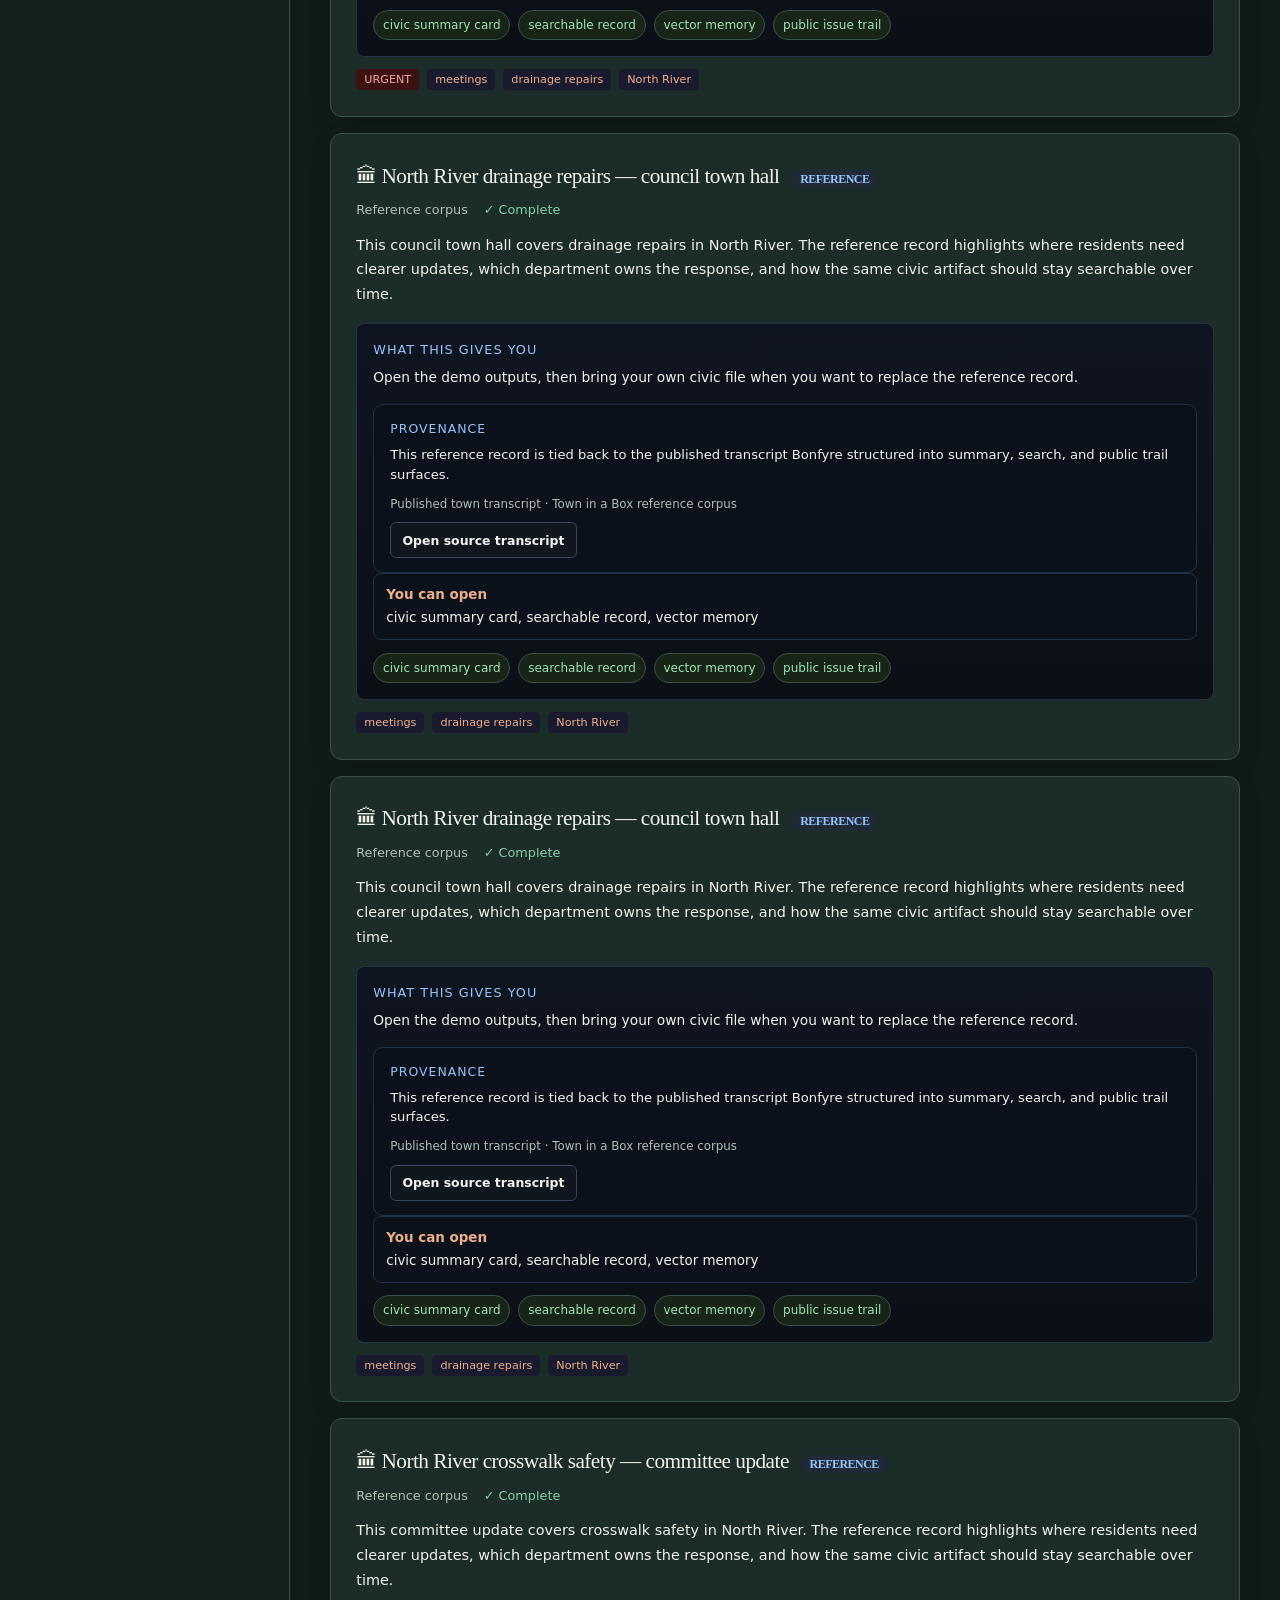
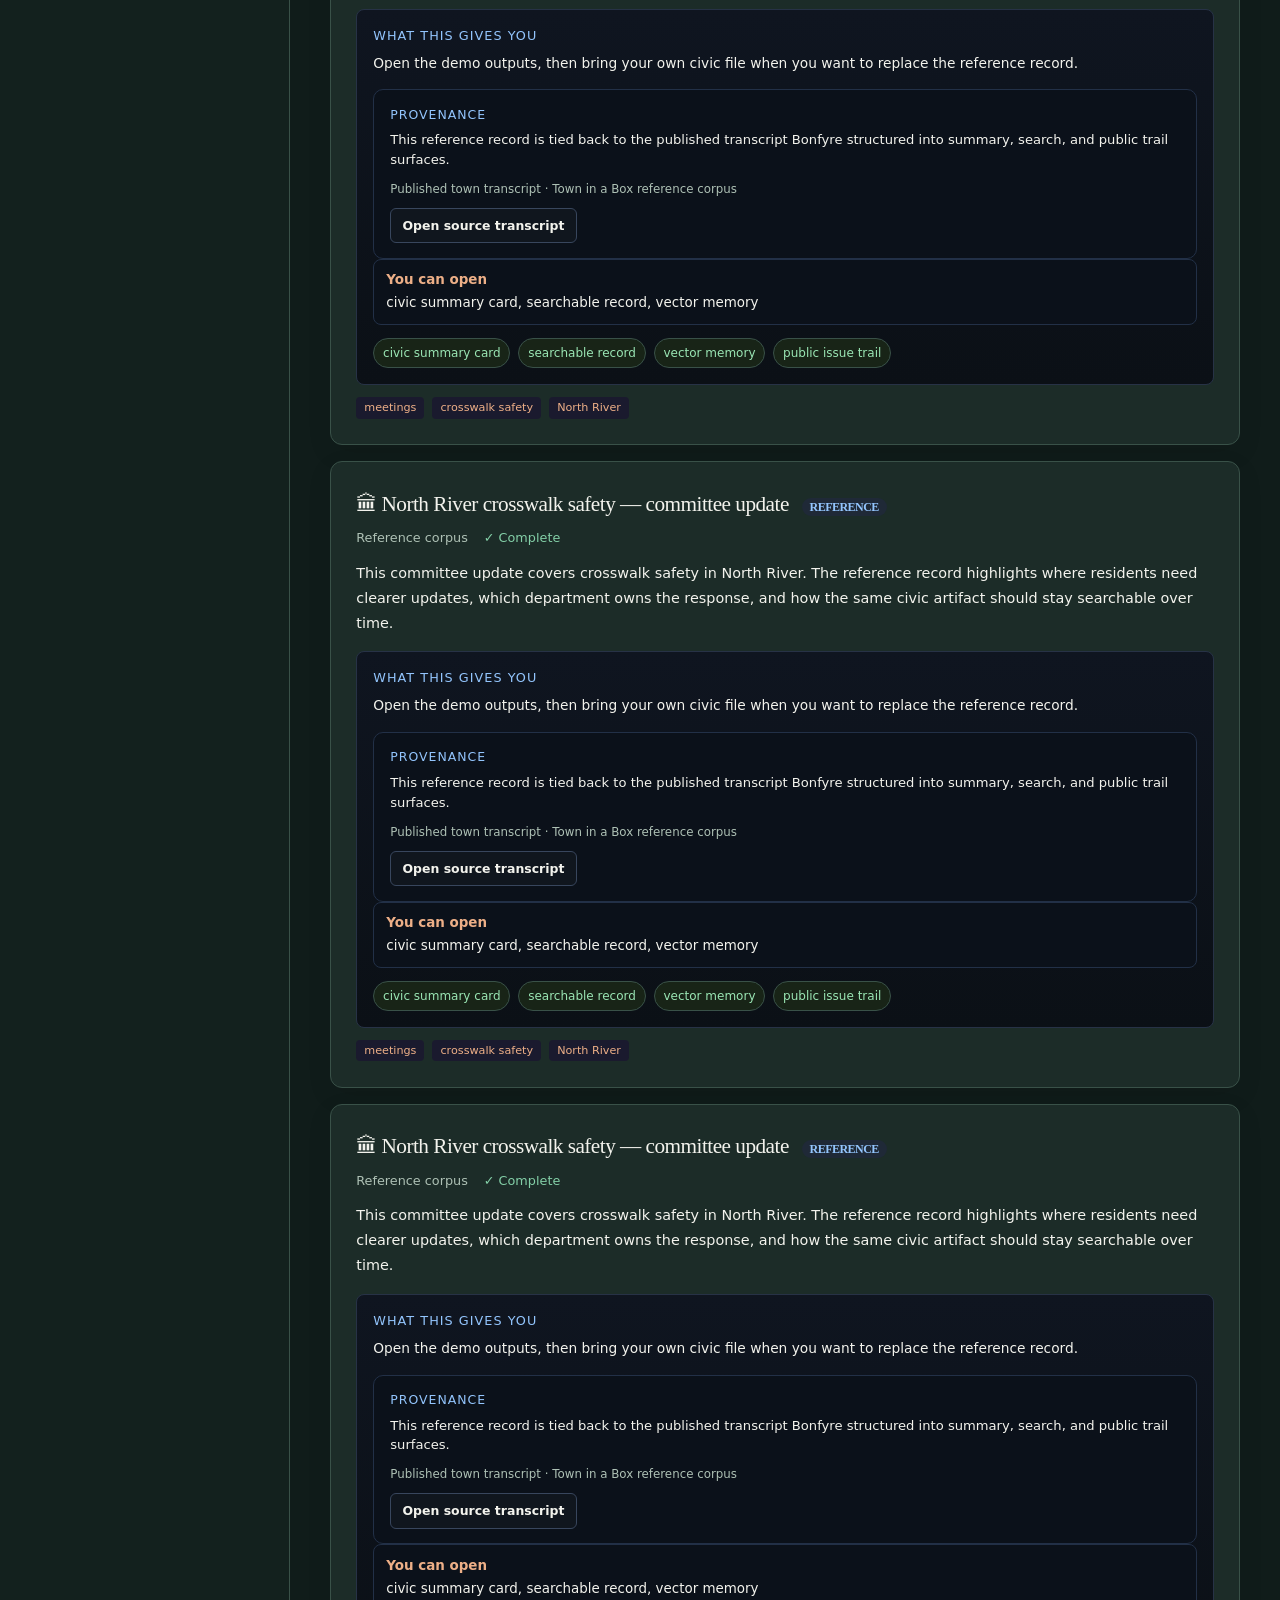
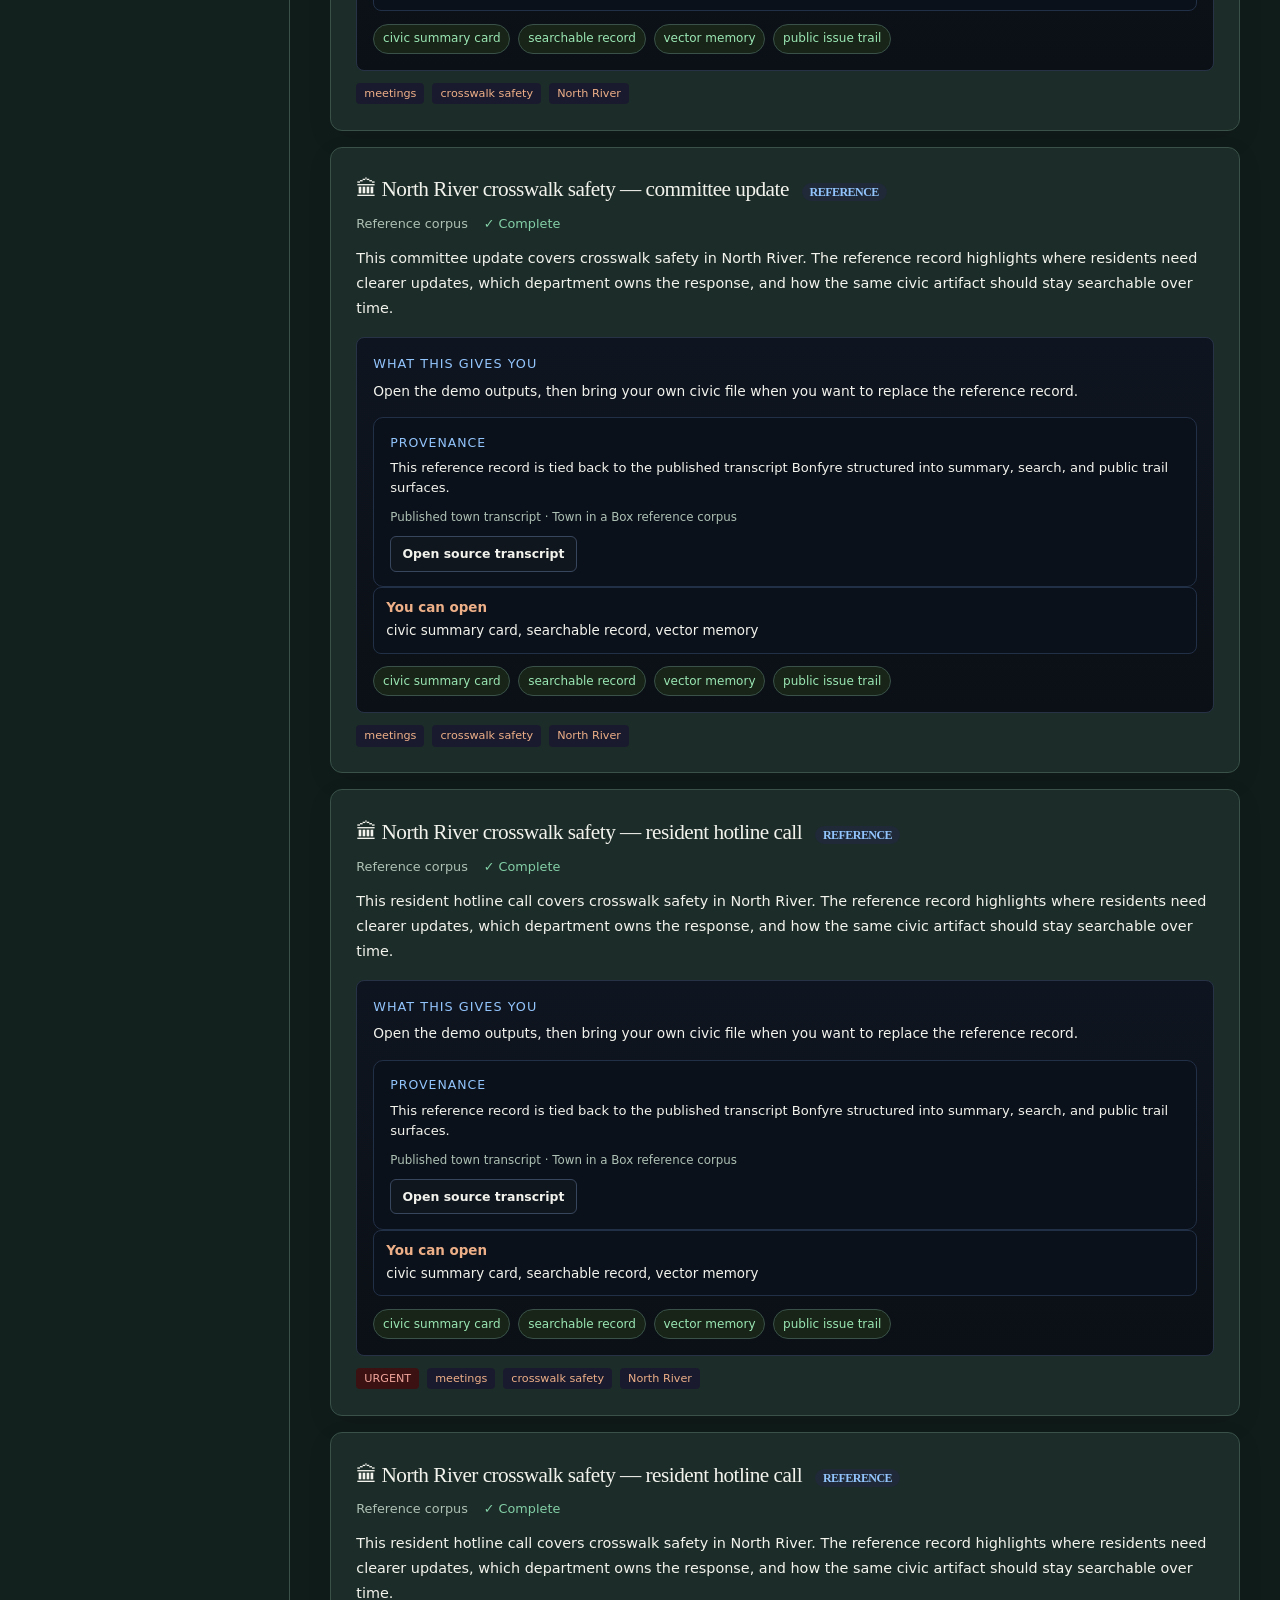
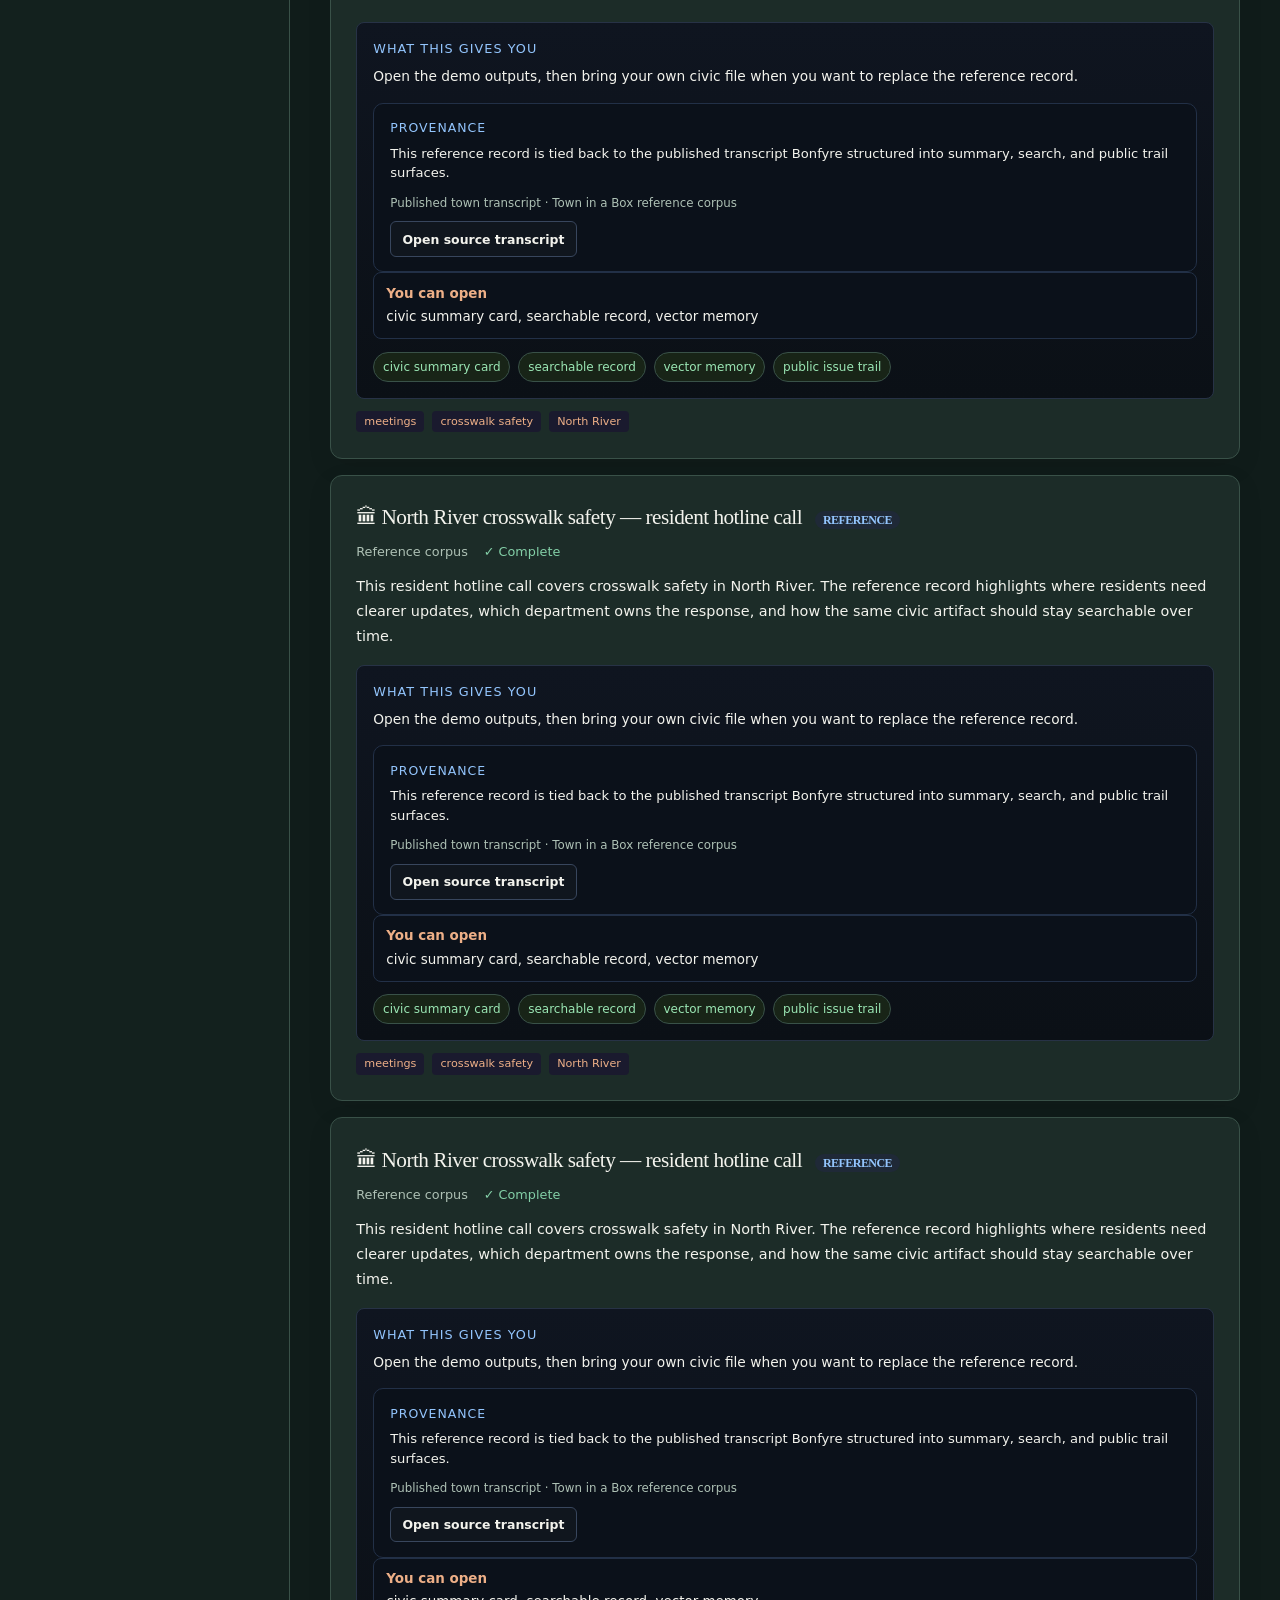
==== commit 1ea2590c: "site: modernize Aurekai experience styling and responsive layout" ====
--- a/site/index.html
+++ b/site/index.html
@@ -110,7 +110,48 @@
     .aurekai-context nav{display:flex;align-items:center;gap:.8rem;flex-wrap:wrap}
     .aurekai-context a{color:#f3a484;font-size:.76rem;text-decoration:underline;text-underline-offset:3px}
     .aurekai-context a:focus-visible{outline:2px solid #f3a484;outline-offset:3px}
-    </style>
+    
+    /* Aurekai 2026 shared visual cut: presentation-only, retains workflow behavior. */
+    :root{--bg:#101c1a;--fg:#f3f3ed;--accent:#edaf87;--surface:#1c2c28;--border:#395148;--dim:#aec1b5;--green:#83cfa7;--red:#f1a69c;--yellow:#efd18e}
+    html{scroll-behavior:smooth}
+    body{font-family:system-ui,-apple-system,BlinkMacSystemFont,"Segoe UI",sans-serif;line-height:1.54;background:radial-gradient(ellipse 85% 52% at 82% 0,rgba(68,108,83,.17),transparent 70%),var(--bg);color:var(--fg)}
+    .app{max-width:1650px;margin:0 auto;grid-template-columns:minmax(250px,290px) minmax(0,1fr);box-shadow:0 0 0 1px rgba(255,255,255,.035);min-height:100vh}
+    header{padding:1.15rem clamp(1rem,2.5vw,2.4rem);background:#182723;border-bottom-color:var(--border);gap:1rem}
+    header h1{font-family:Georgia,"Times New Roman",serif;font-weight:500;font-size:clamp(1.38rem,2.1vw,1.95rem);letter-spacing:-.035em;line-height:1.15;color:var(--fg)}
+    .sidebar{padding:clamp(1rem,2vw,1.7rem);background:#13211e;border-color:var(--border)}
+    .main{padding:clamp(1.2rem,3.1vw,3rem);min-width:0}
+    .card,.preview{border-radius:12px;background:var(--surface);border:1px solid var(--border);box-shadow:0 8px 26px rgba(0,0,0,.08)}
+    .card{padding:clamp(1.05rem,2vw,1.7rem)}
+    .card h3{font-family:Georgia,"Times New Roman",serif;font-size:1.33rem;letter-spacing:-.025em;font-weight:500;color:var(--fg)}
+    .card-body{line-height:1.73}
+    .card-meta,.dropzone-text{color:var(--dim);line-height:1.58}
+    .dropzone{background:linear-gradient(155deg,rgba(225,180,142,.05),rgba(29,60,48,.15));border:1px dashed #719581;padding:clamp(1.4rem,2vw,2rem);border-radius:12px;cursor:pointer}
+    .dropzone:hover,.dropzone.drag-over{border-color:var(--accent);background:rgba(237,175,135,.07)}
+    .dropzone-icon{font-size:1.85rem}
+    .btn{border-radius:7px;padding:.64rem 1.05rem;line-height:1.35;min-height:36px}
+    .btn-primary{background:var(--accent);color:#202a21}
+    .btn-primary:hover{background:#f5c29b;color:#111b17}
+    .btn-ghost{border:1px solid #6e8b7e;color:var(--fg);background:rgba(255,255,255,.025)}
+    .btn-ghost:hover{border-color:var(--accent);background:rgba(237,175,135,.08)}
+    .filter-item{border-radius:7px;padding:.75rem .8rem;gap:.5rem}
+    .filter-item.active{background:rgba(237,175,135,.11);color:var(--accent)}
+    .filter-count{background:#21352e;color:var(--fg)}
+    .pipeline-step{padding:.7rem .8rem;border-color:#4f7461}
+    .pipeline-step.active{border-color:var(--accent);color:var(--accent)}
+    .pipeline-step.done{border-color:var(--green);color:var(--green)}
+    .config label,.config h4{color:var(--dim)}
+    .config input{border-radius:7px;background:#172722;color:var(--fg);padding:.7rem}
+    .status-bar{background:#182723;color:var(--dim);border-top:1px solid var(--border);padding:.8rem clamp(1rem,2.4vw,2.4rem);flex-wrap:wrap;gap:.5rem 1.5rem}
+    a{color:var(--accent);text-underline-offset:3px}
+    :is(button,a,input,select,textarea):focus-visible{outline:2px solid var(--accent);outline-offset:3px}
+    .aurekai-context{padding-top:1rem}
+    .aurekai-context p{max-width:920px;color:#c5d4c8}
+    .aurekai-context nav{gap:.6rem 1.05rem}
+    .aurekai-context a{color:var(--accent)}
+    .badge-demo{background:#263f35;color:#dcefe0}
+    @media(max-width:820px){.app{display:flex;flex-direction:column}.sidebar{border-right:0;border-bottom:1px solid var(--border)}.main{min-height:45vh}.header-right{margin-left:0}.status-bar{gap:.4rem .8rem}}
+    @media(prefers-reduced-motion:reduce){html{scroll-behavior:auto}.badge-processing{animation:none}}
+</style>
 </head>
 <body>
   <div class="app">
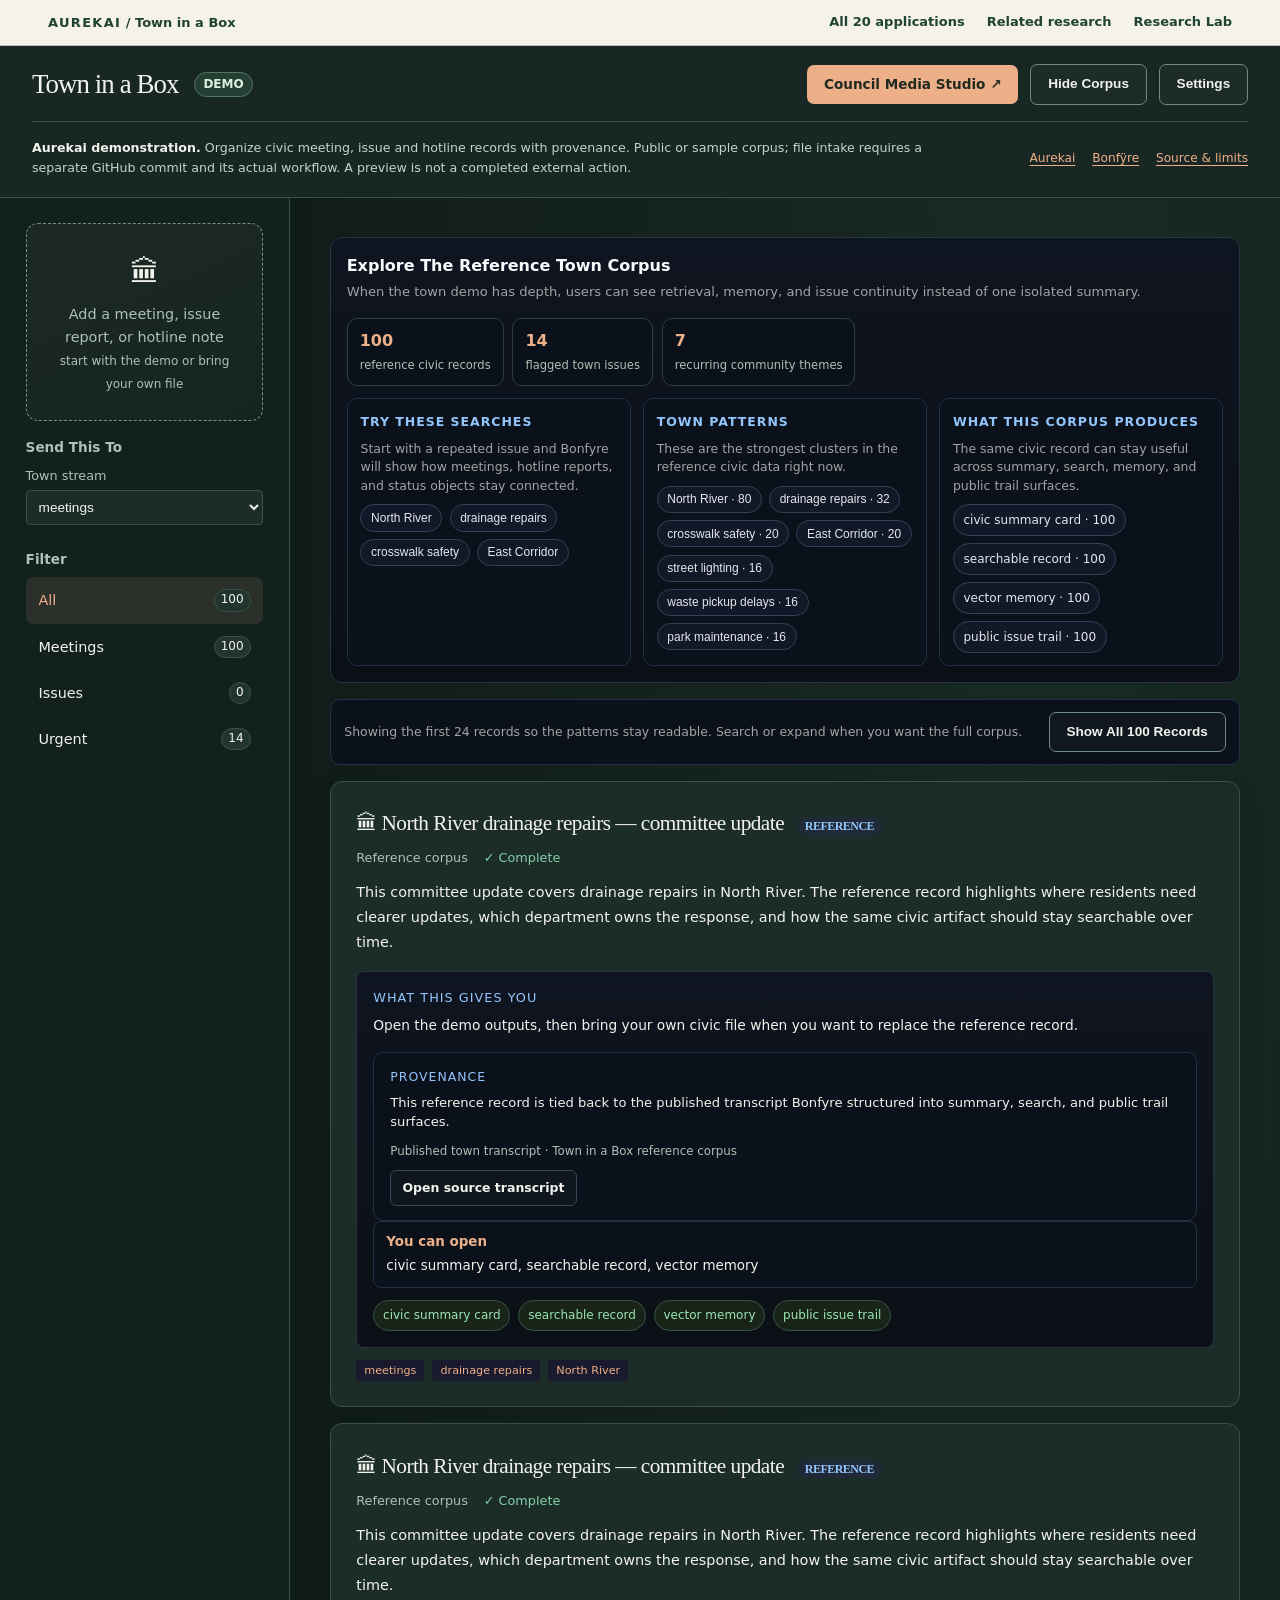
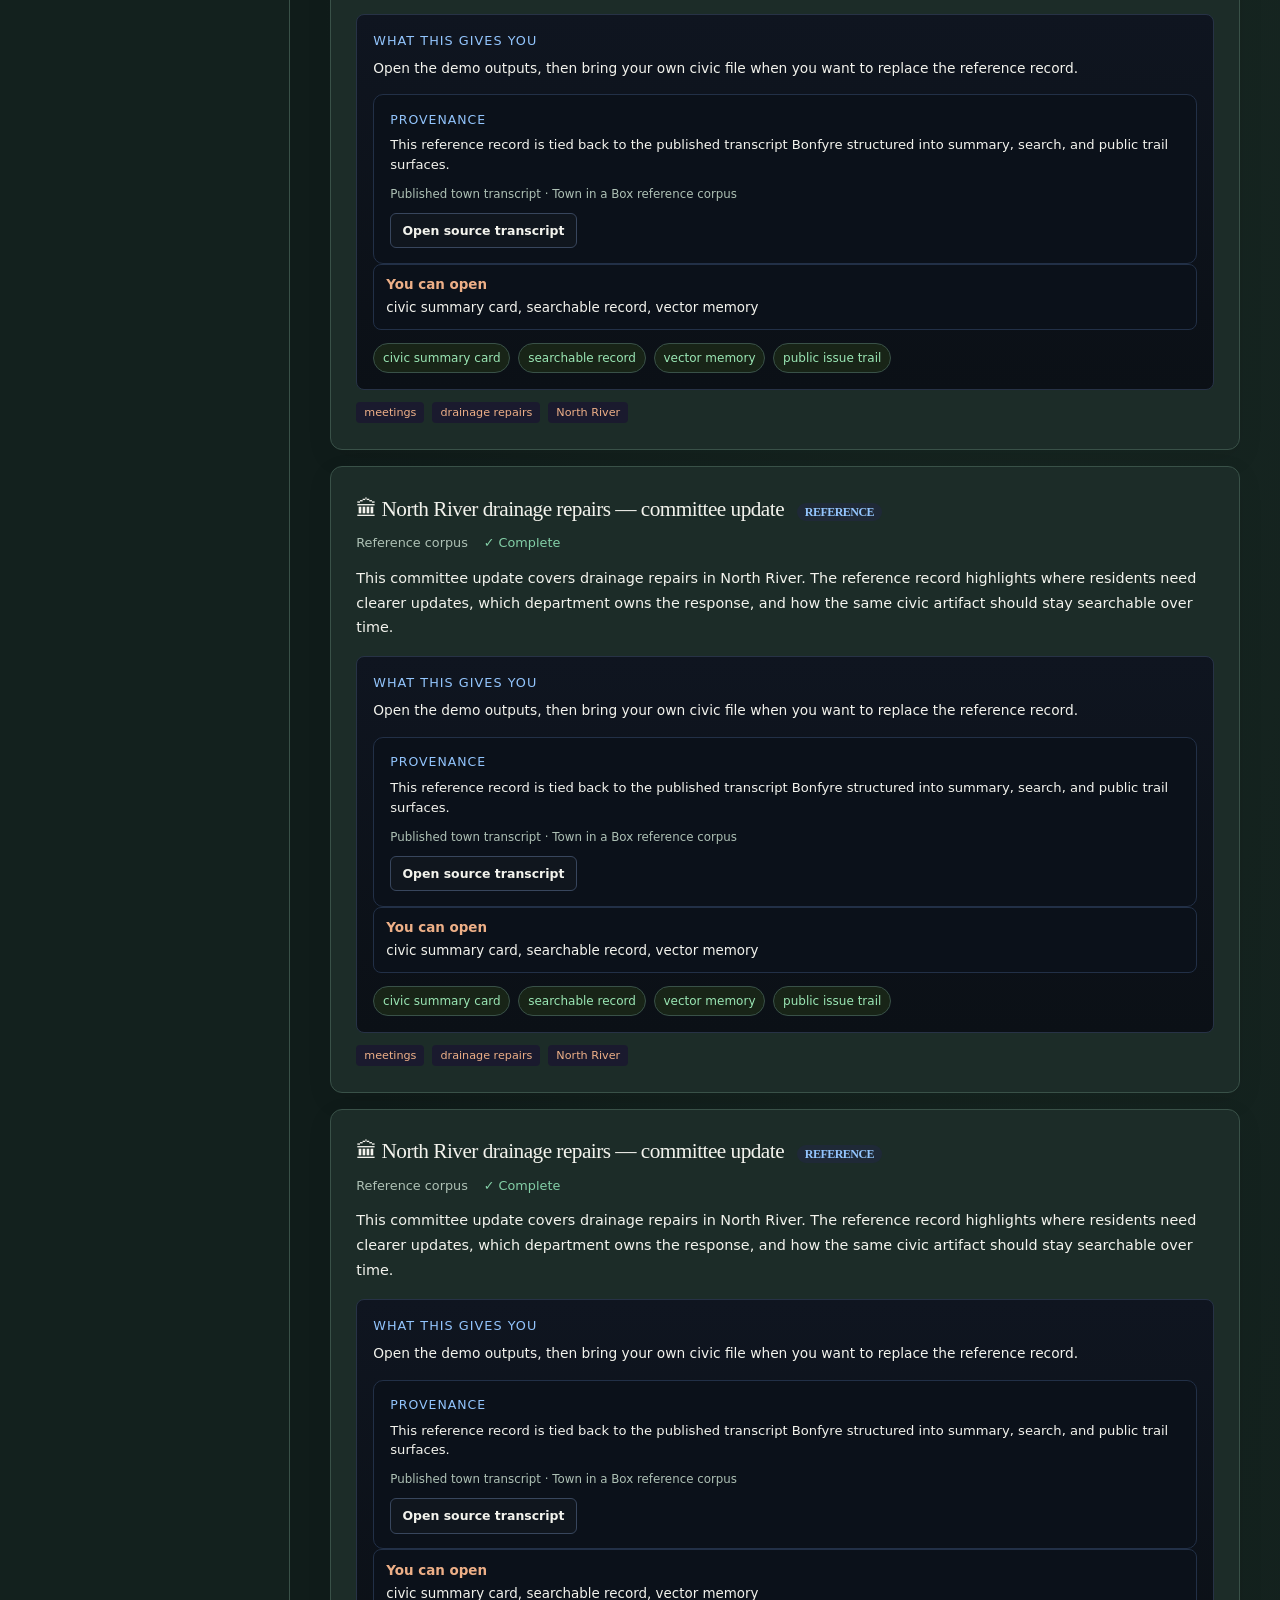
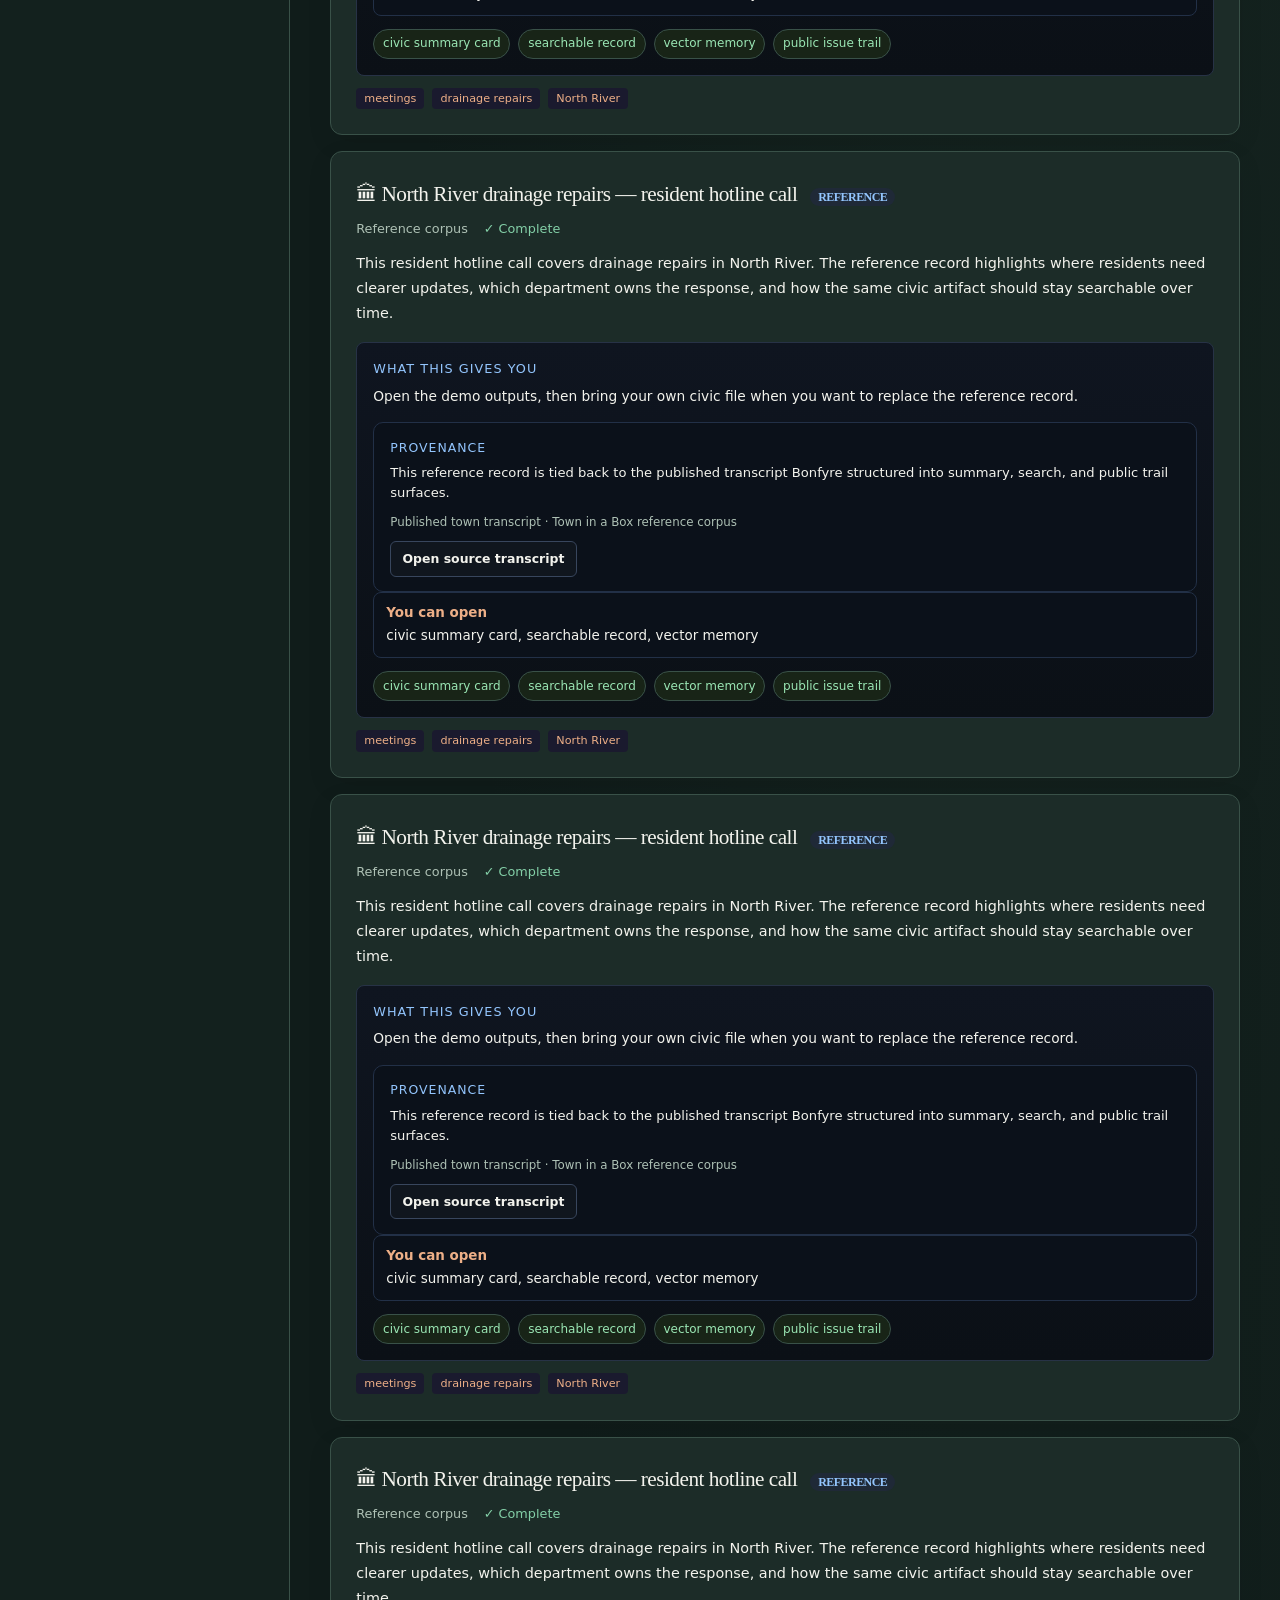
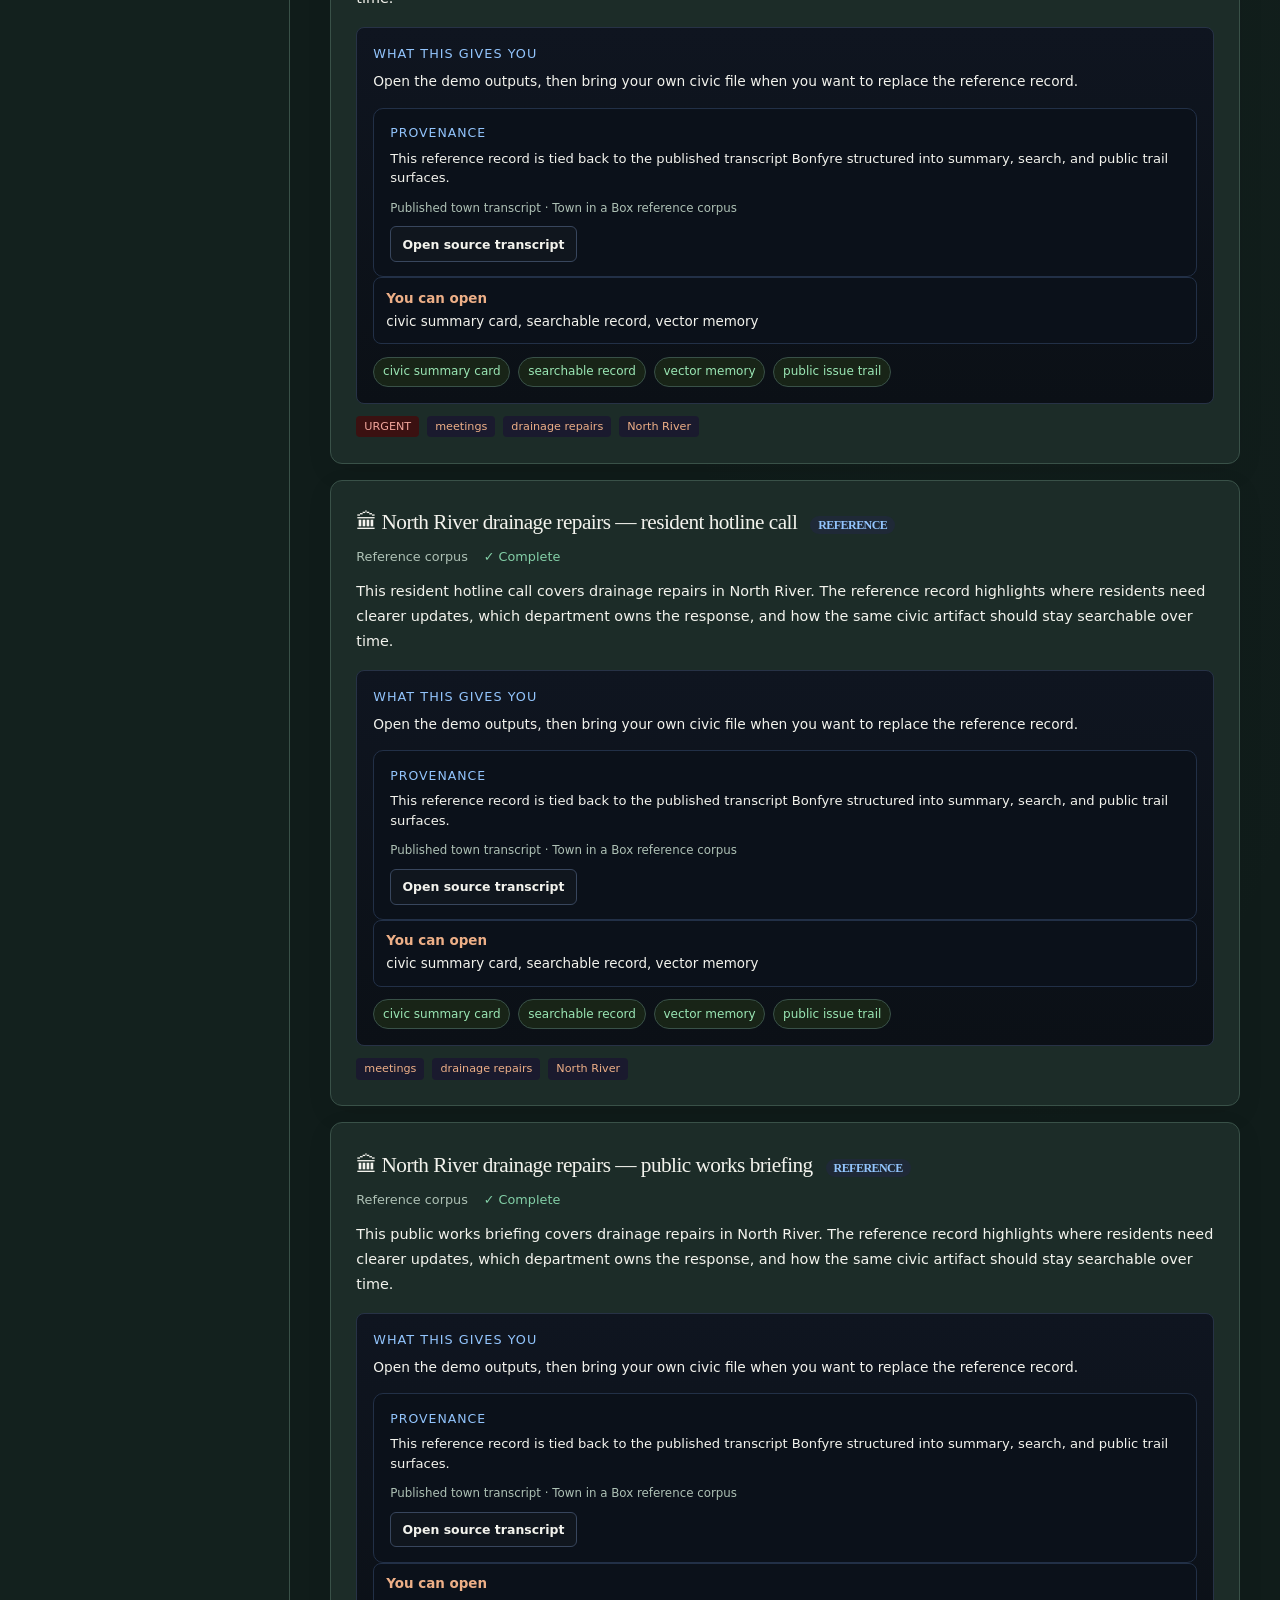
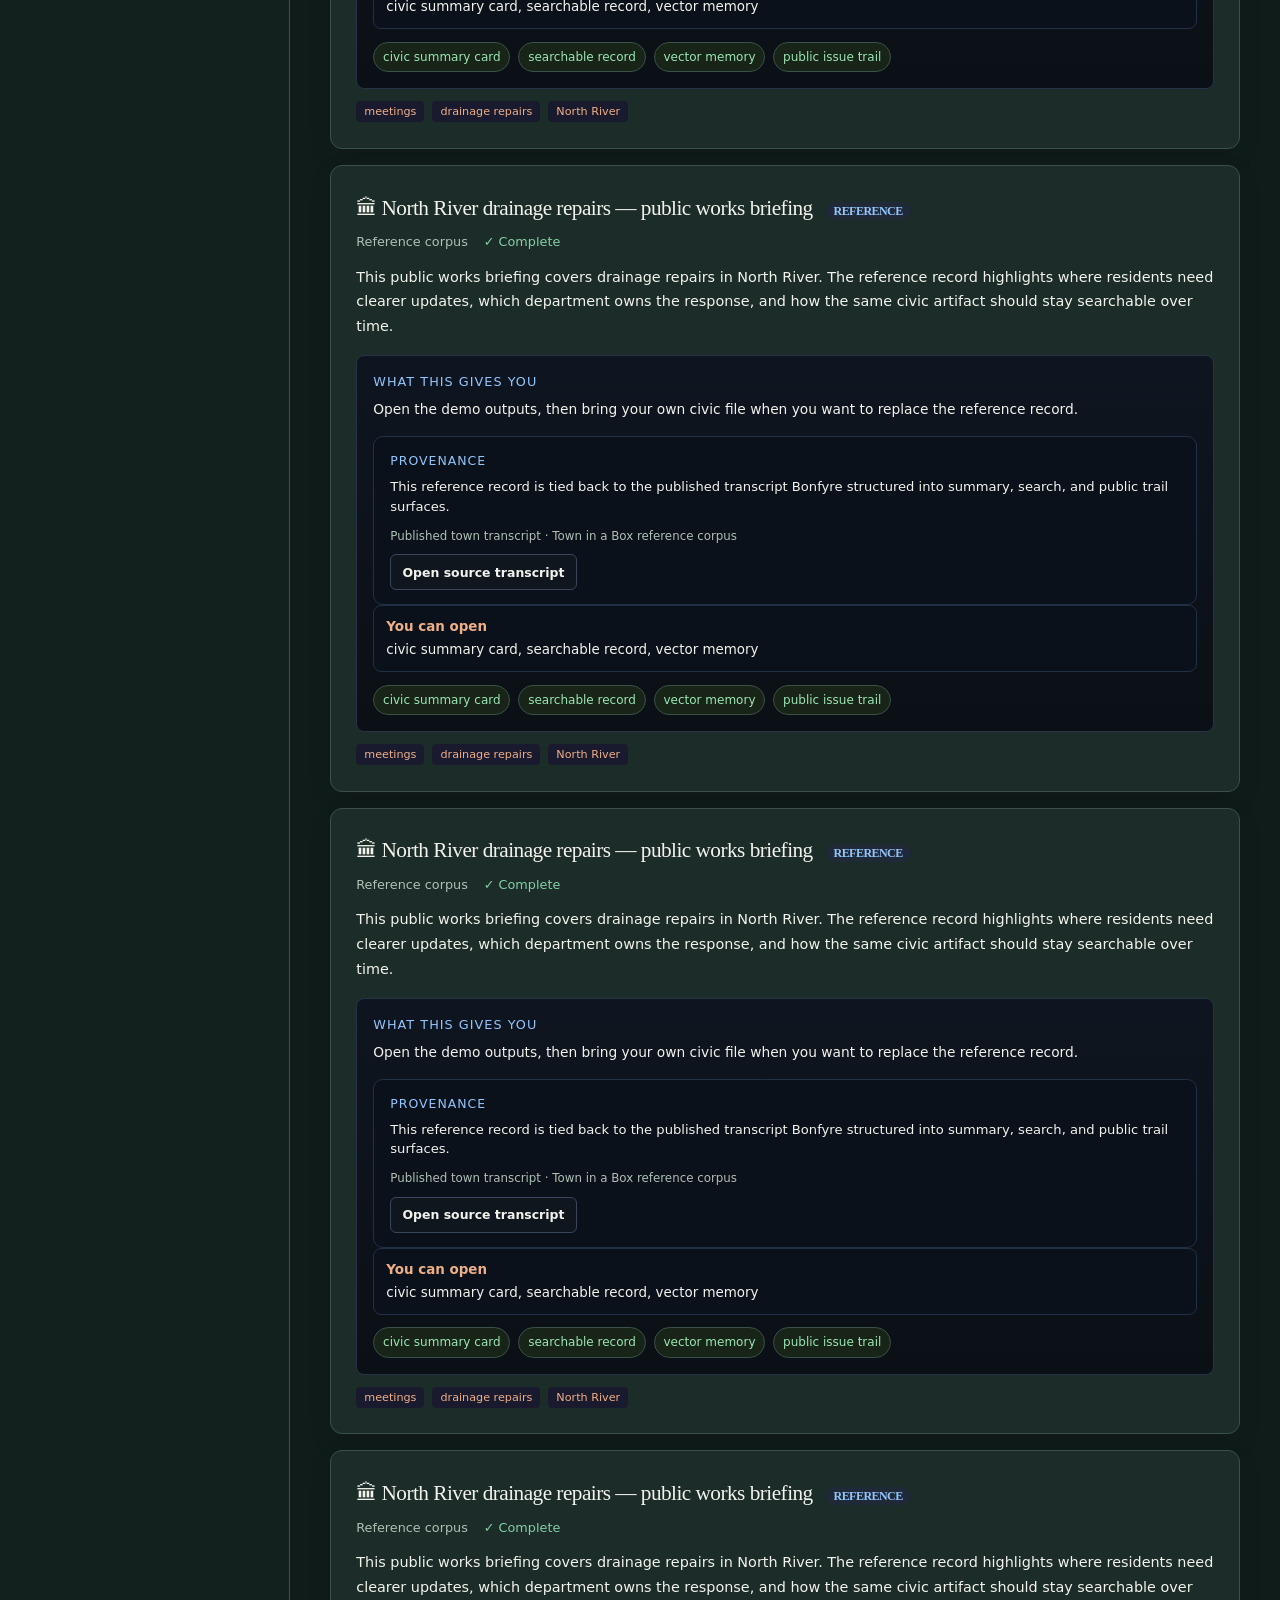
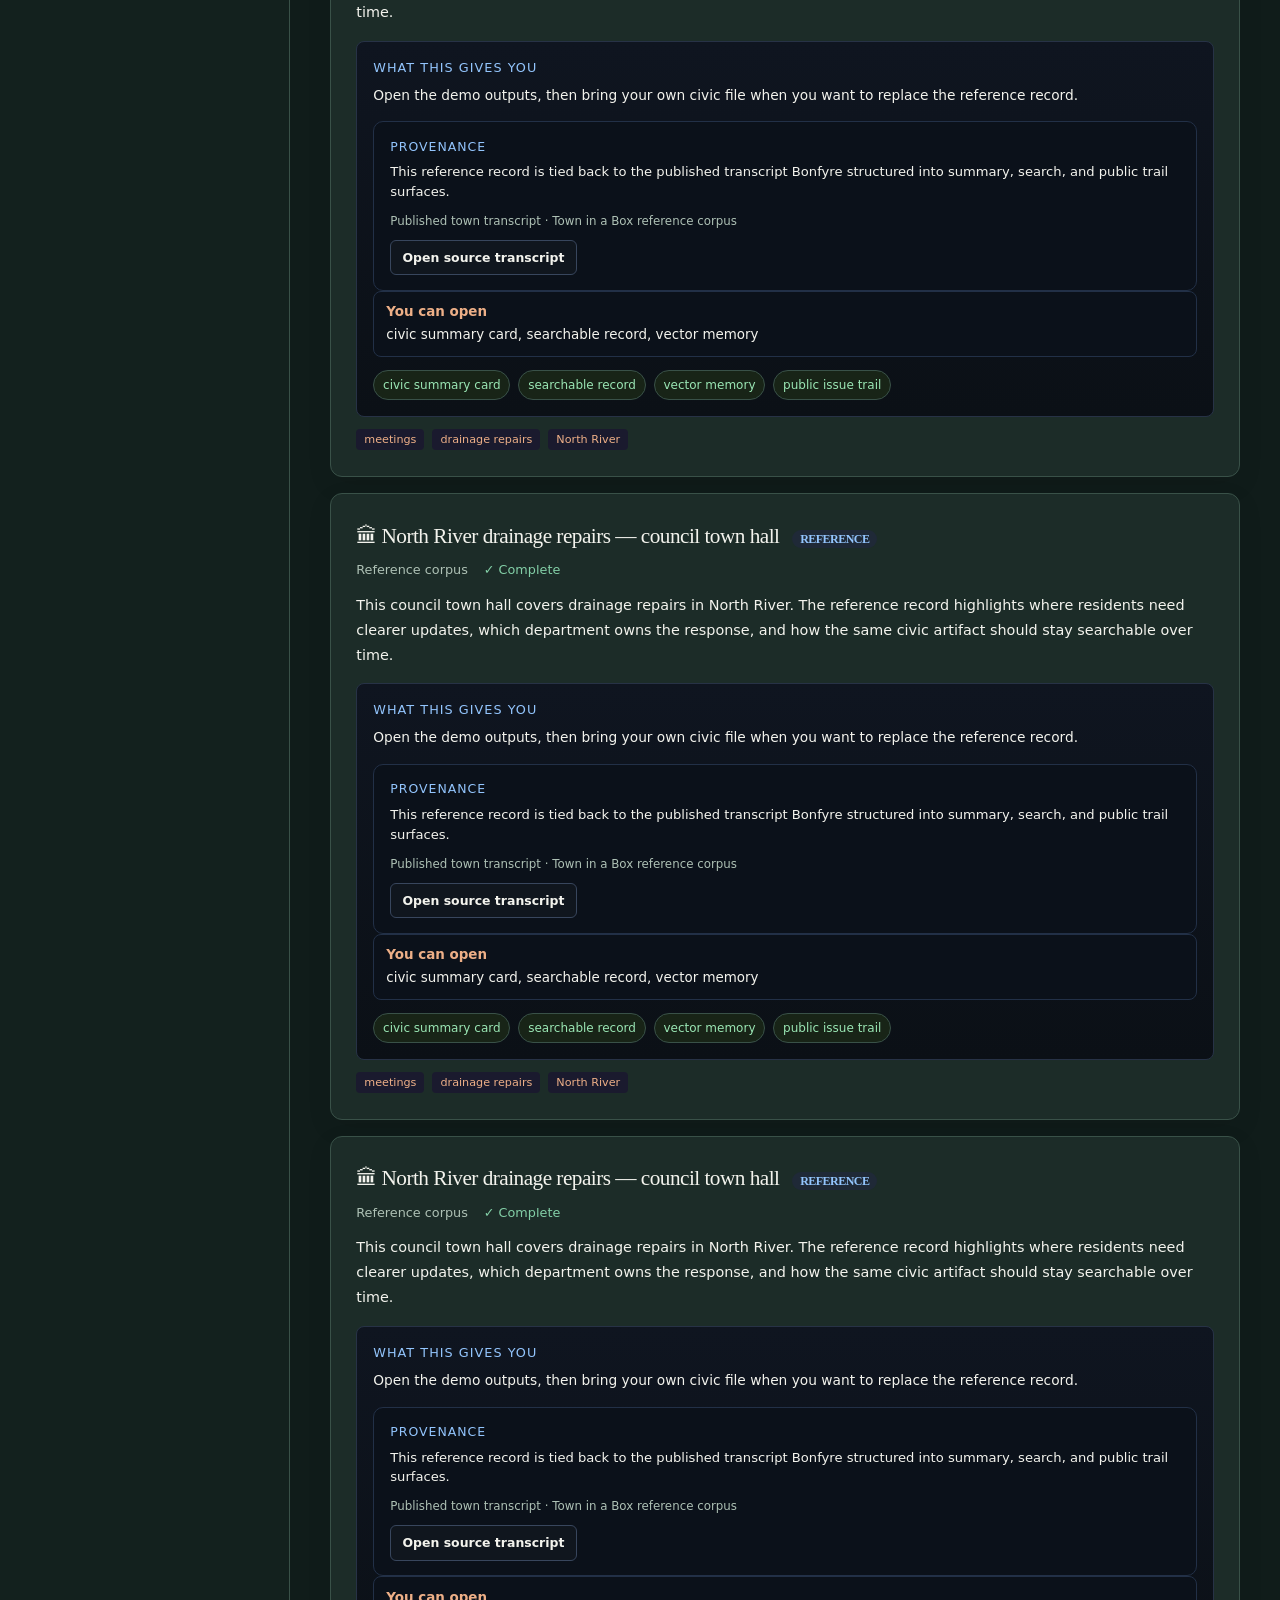
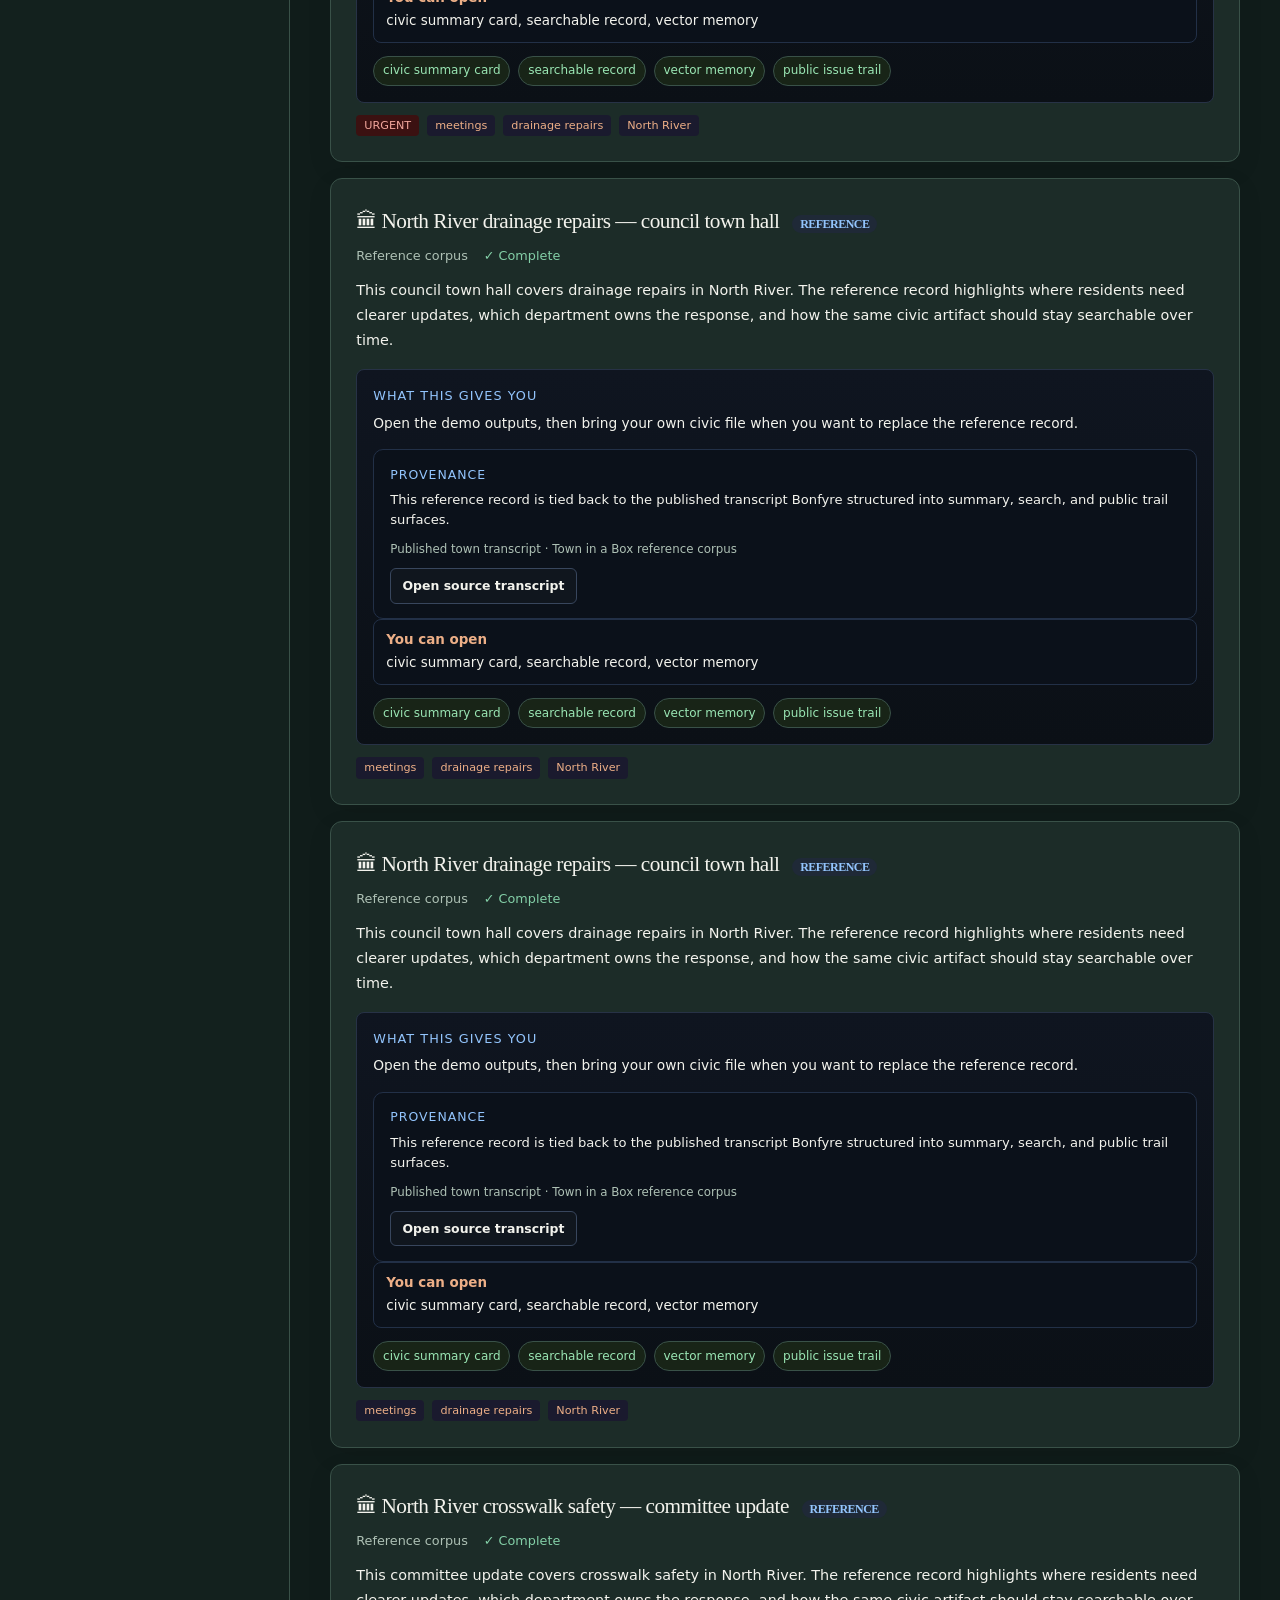
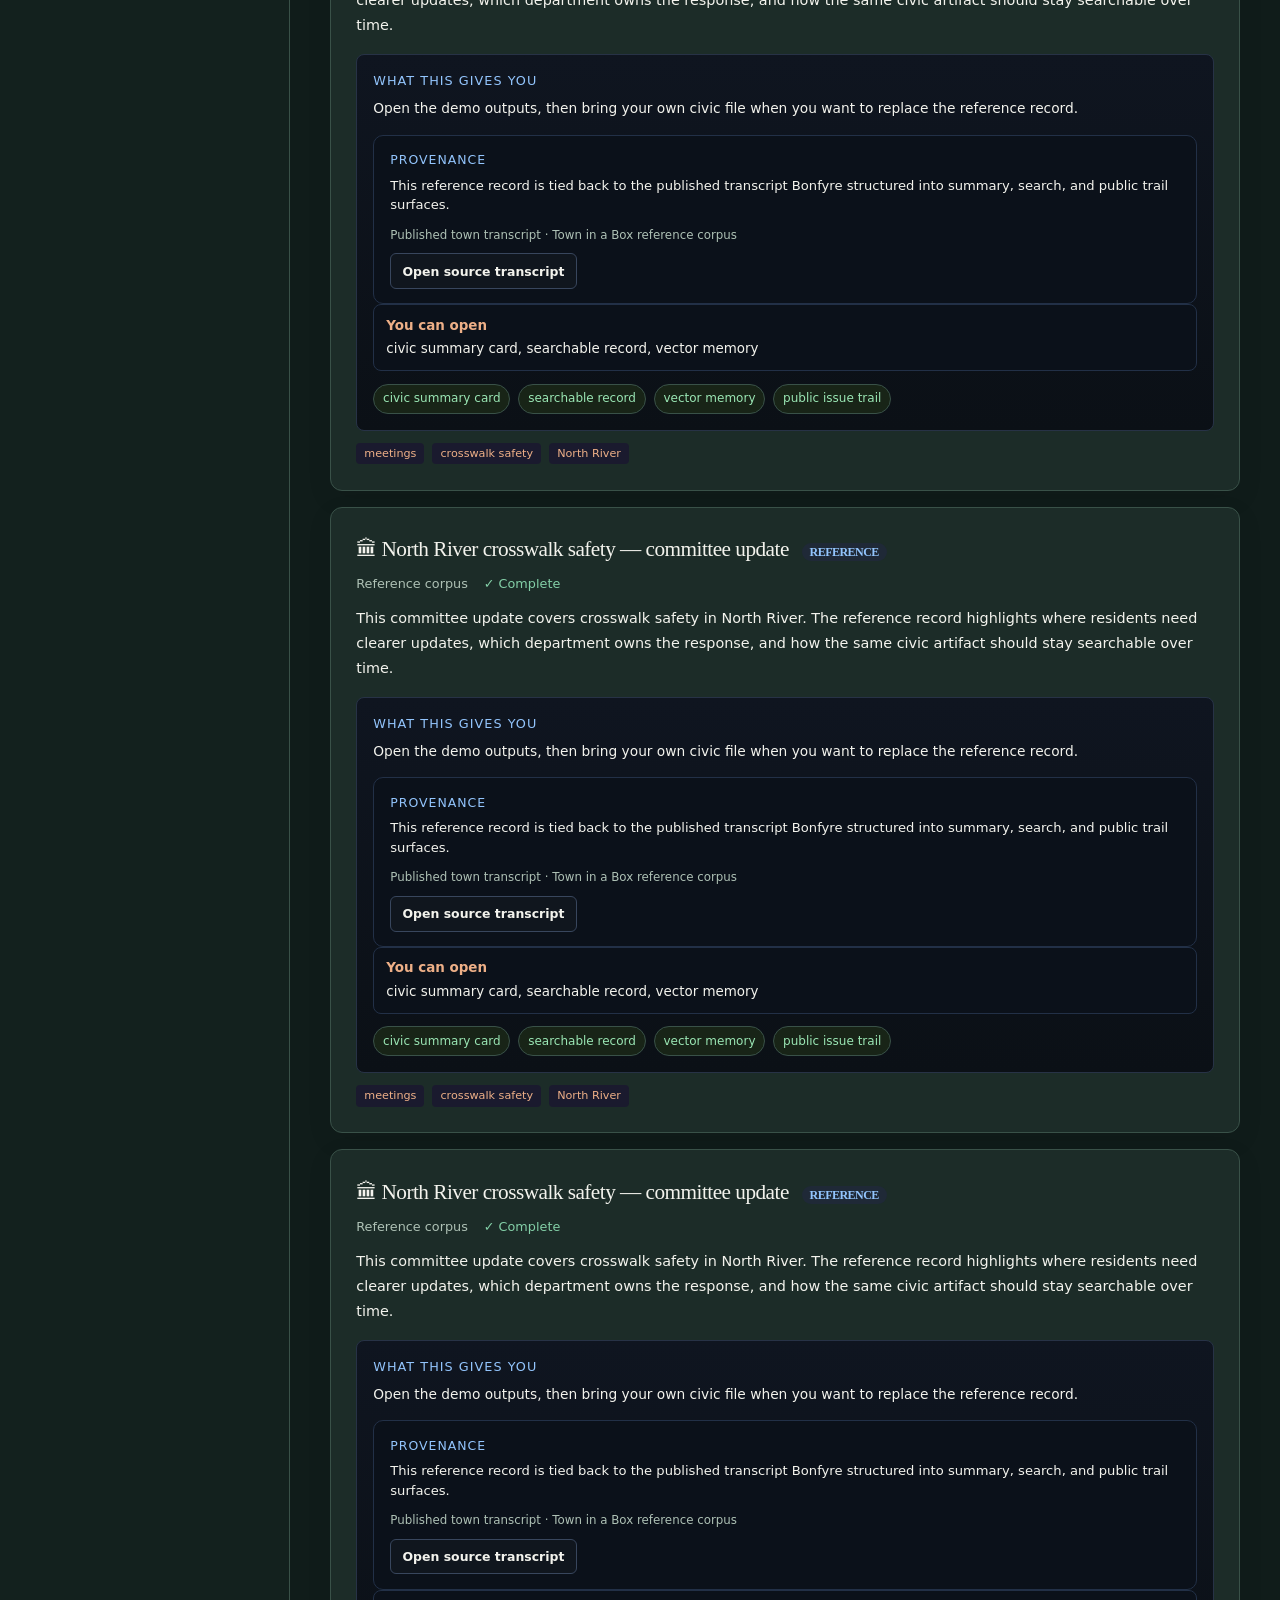
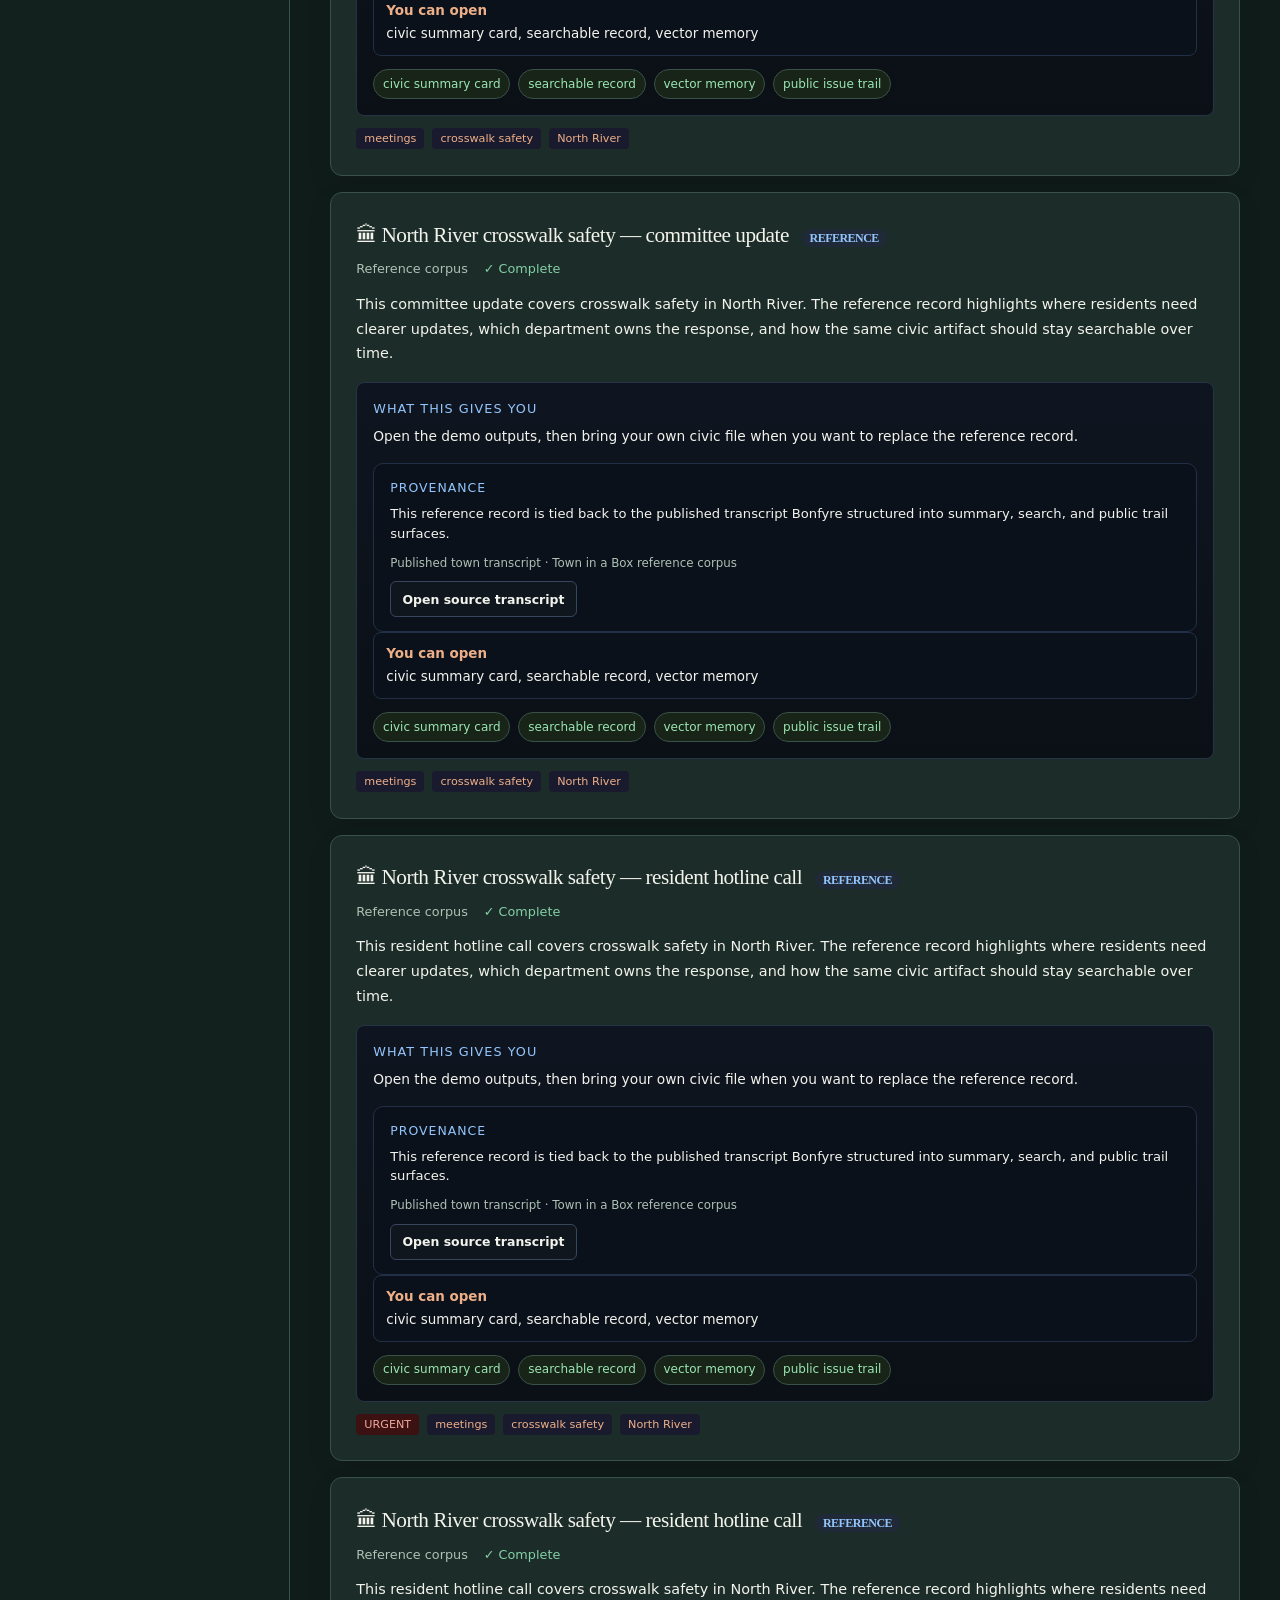
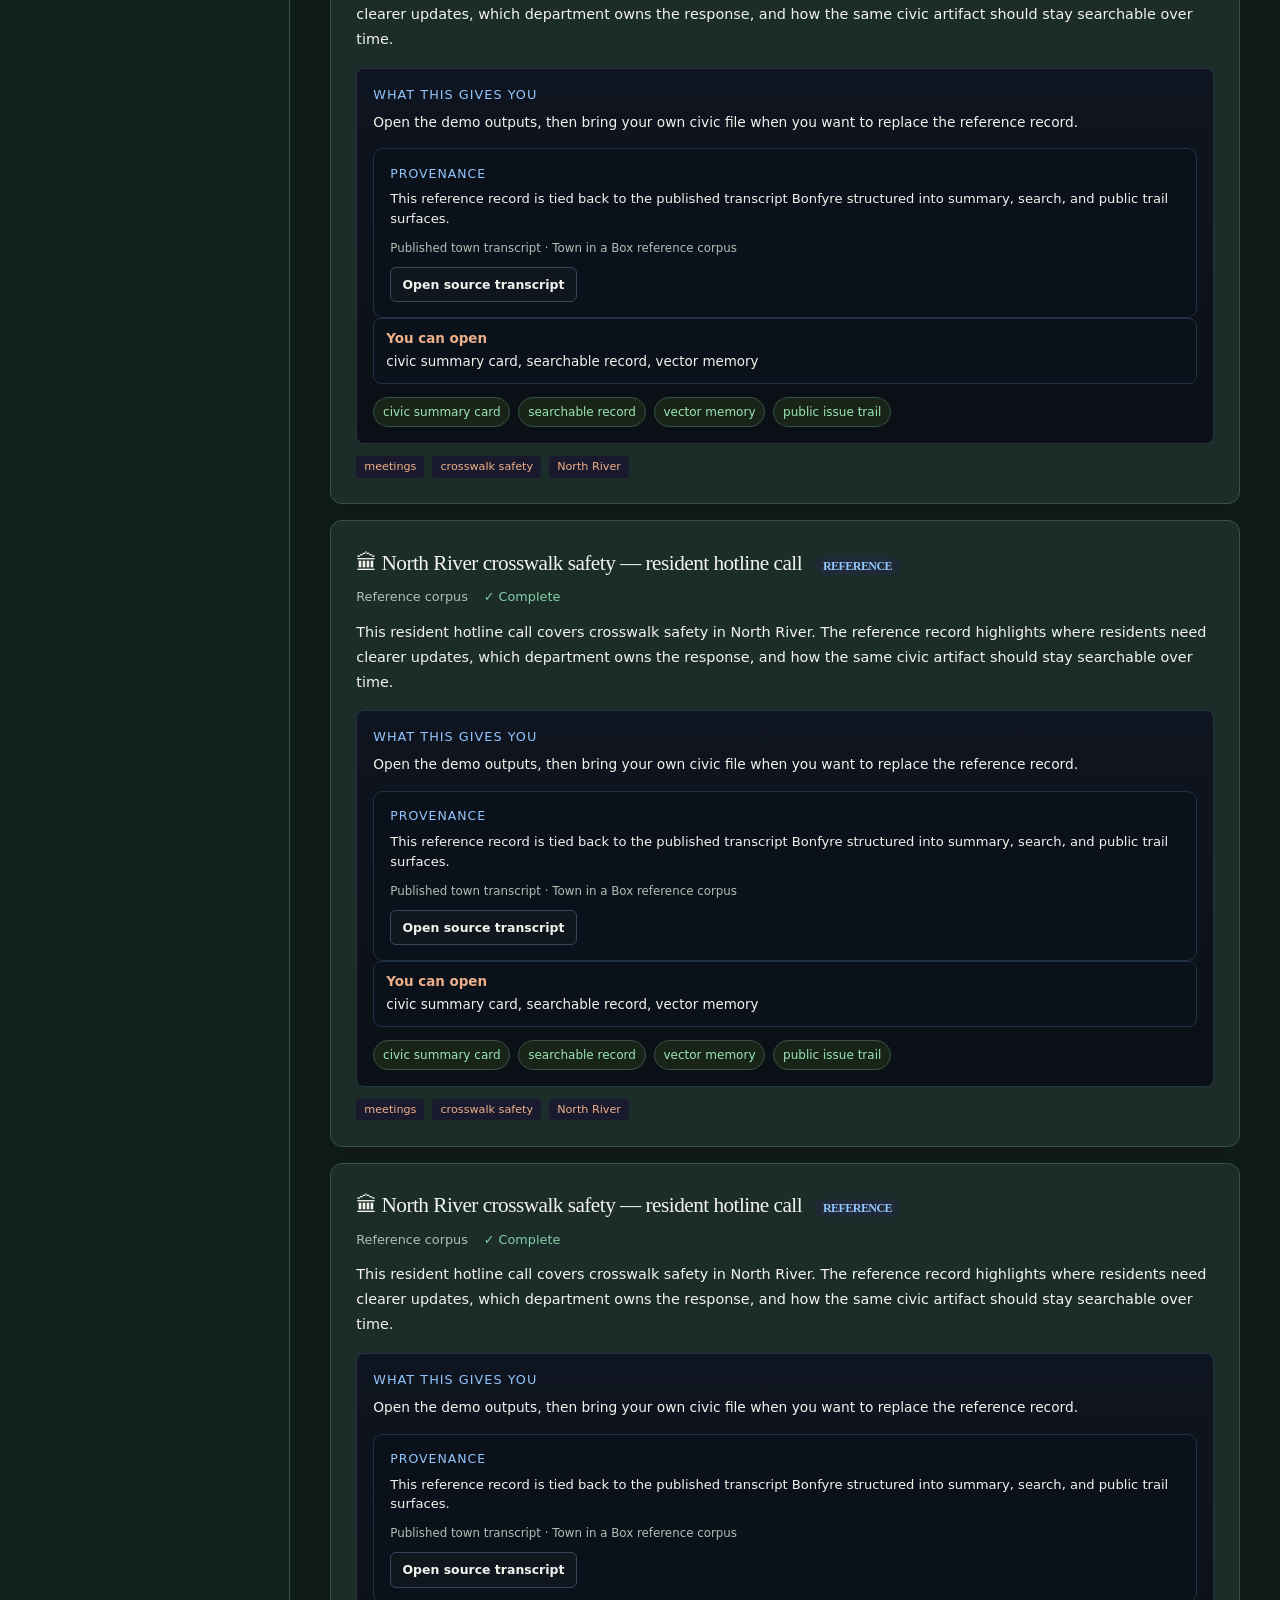
==== commit 524f2dcd: "site: link standalone application to Aurekai explorer and related research" ====
--- a/site/index.html
+++ b/site/index.html
@@ -152,8 +152,17 @@
     @media(max-width:820px){.app{display:flex;flex-direction:column}.sidebar{border-right:0;border-bottom:1px solid var(--border)}.main{min-height:45vh}.header-right{margin-left:0}.status-bar{gap:.4rem .8rem}}
     @media(prefers-reduced-motion:reduce){html{scroll-behavior:auto}.badge-processing{animation:none}}
 </style>
+<style id="aurekai-network-styles">
+.aurekai-network-nav{background:#f4f2e9;color:#204332;padding:12px clamp(16px,4vw,48px);display:flex;align-items:center;justify-content:space-between;gap:12px 25px;flex-wrap:wrap;border-bottom:1px solid #b5c3b5;font:600 13px/1.5 system-ui,-apple-system,sans-serif;position:relative;z-index:10}
+.aurekai-network-nav a{color:#204332;text-decoration:none;border-bottom:1px solid transparent}.aurekai-network-nav a:hover{border-bottom-color:#b54b32}.aurekai-network-nav a:focus-visible,.aurekai-next a:focus-visible{outline:2px solid #b54b32;outline-offset:4px}
+.aurekai-network-nav>span{white-space:normal}.aurekai-network-nav>span strong{font-weight:850;letter-spacing:.1em}.aurekai-network-nav>div{display:flex;flex-wrap:wrap;gap:9px 22px}
+.aurekai-next{background:#f4f2e9;color:#214233;padding:25px clamp(17px,4vw,48px);border-top:1px solid #b5c3b5;font:400 14px/1.6 system-ui,-apple-system,sans-serif}
+.aurekai-next h2{font:500 clamp(21px,2vw,28px)/1.3 Georgia,serif;color:#214233;margin:5px 0 14px}.aurekai-next p{color:#526658;margin:0 0 14px}
+.aurekai-next-links{display:flex;flex-wrap:wrap;gap:9px}.aurekai-next-links a{display:inline-flex;align-items:center;padding:9px 14px;border:1px solid #a7b7aa;text-decoration:none;color:#214233;background:#fffdf7;border-radius:6px;font-weight:700}.aurekai-next-links a:hover{border-color:#b54b32}
+</style>
 </head>
 <body>
+<nav class="aurekai-network-nav" aria-label="Aurekai application network"><span><a href="https://nickgonzales76017.github.io/bonfyre/discover/"><strong>AUREKAI</strong></a> / Town in a Box</span><div><a href="https://nickgonzales76017.github.io/bonfyre/discover/">All 20 applications</a><a href="https://nickgonzales76017.github.io/bonfyre/blog/a-council-agenda-can-be-useful/">Related research</a><a href="https://nickgonzales76017.github.io/bonfyre/labs/">Research Lab</a></div></nav>
   <div class="app">
     <header>
       <h1>Town in a Box</h1>
@@ -1075,5 +1084,6 @@
     updateDemoButton();
     loadDemoItems().finally(renderBoard);
   </script>
+<section class="aurekai-next" aria-label="Continue exploring Aurekai"><h2>Keep exploring the work</h2><p>This is a standalone public example. Aurekai also connects related applications, research and account-owned workspaces.</p><div class="aurekai-next-links"><a href="https://nickgonzales76017.github.io/pages-local-archive/">Explore Local Archive Explorer ↗</a><a href="https://nickgonzales76017.github.io/bonfyre/blog/a-council-agenda-can-be-useful/">Read the related article ↗</a><a href="https://nickgonzales76017.github.io/bonfyre/discover/">Browse all examples ↗</a></div></section>
 </body>
 </html>
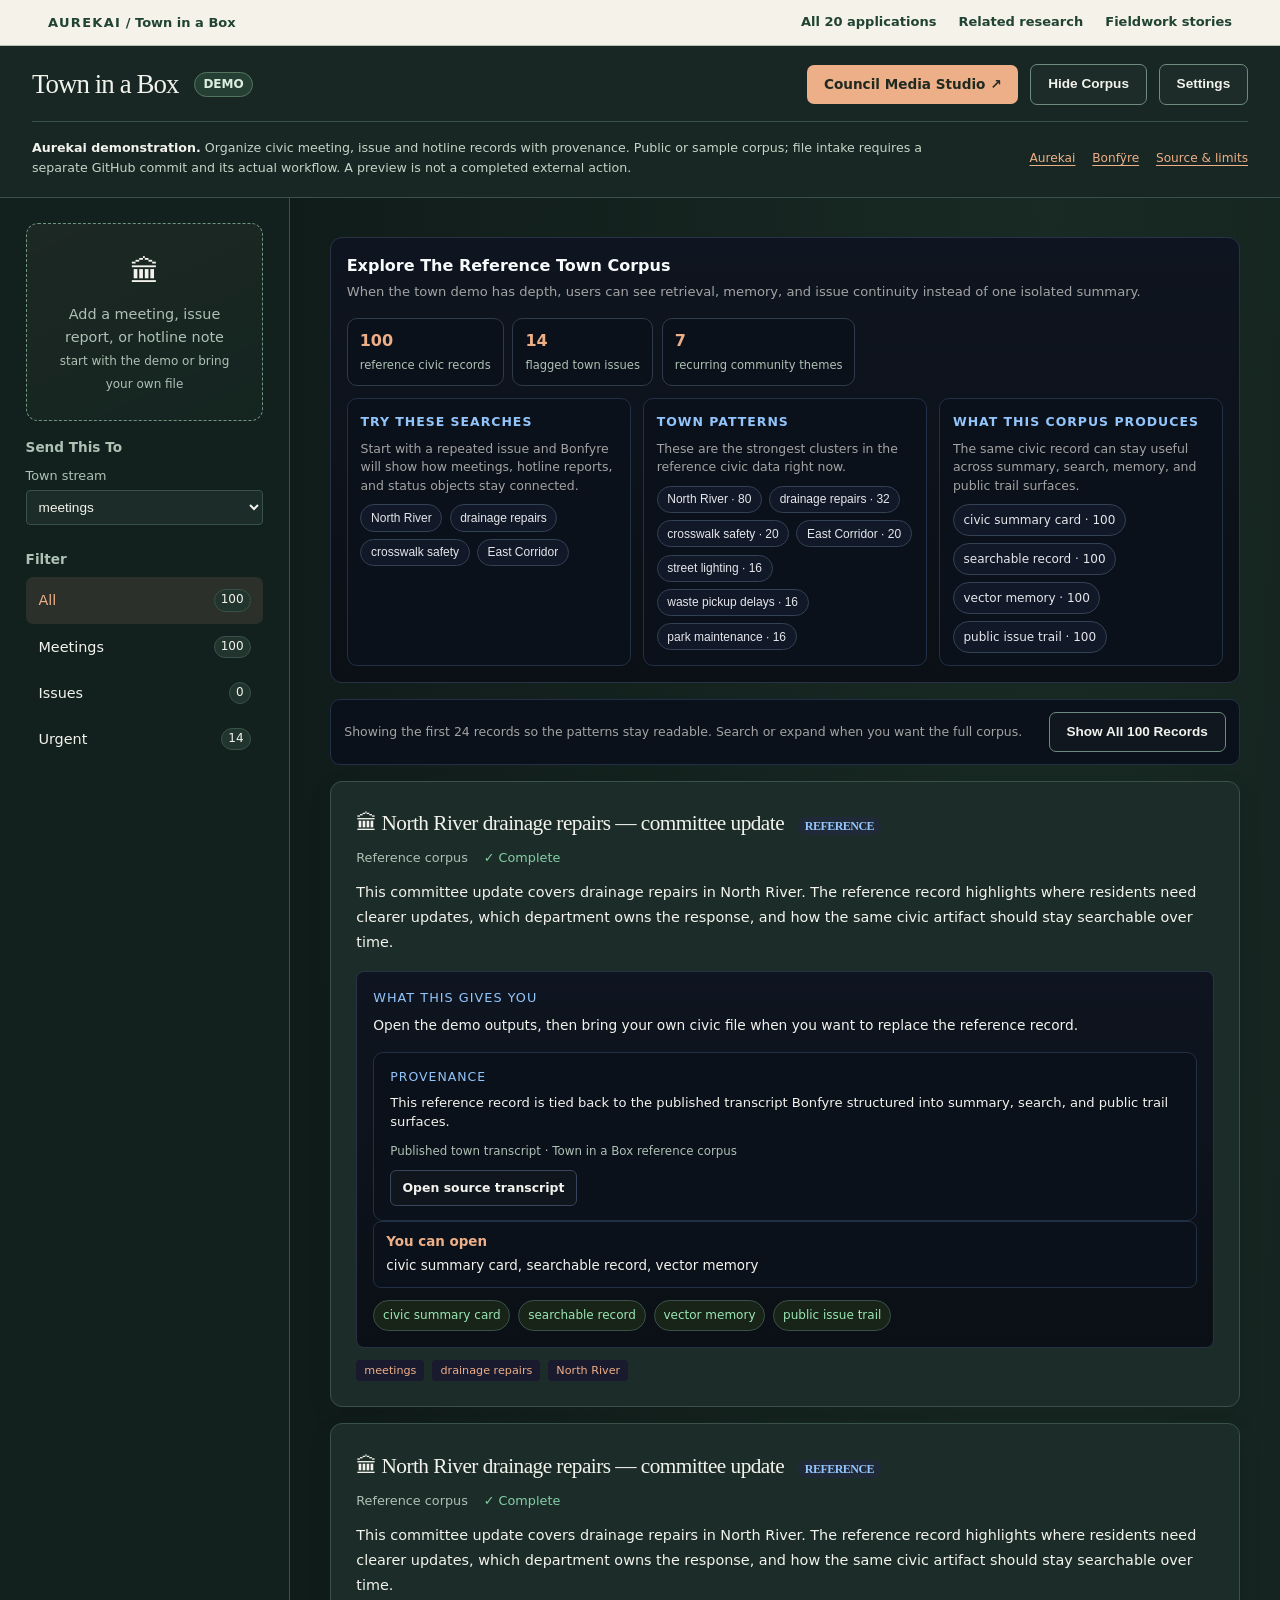
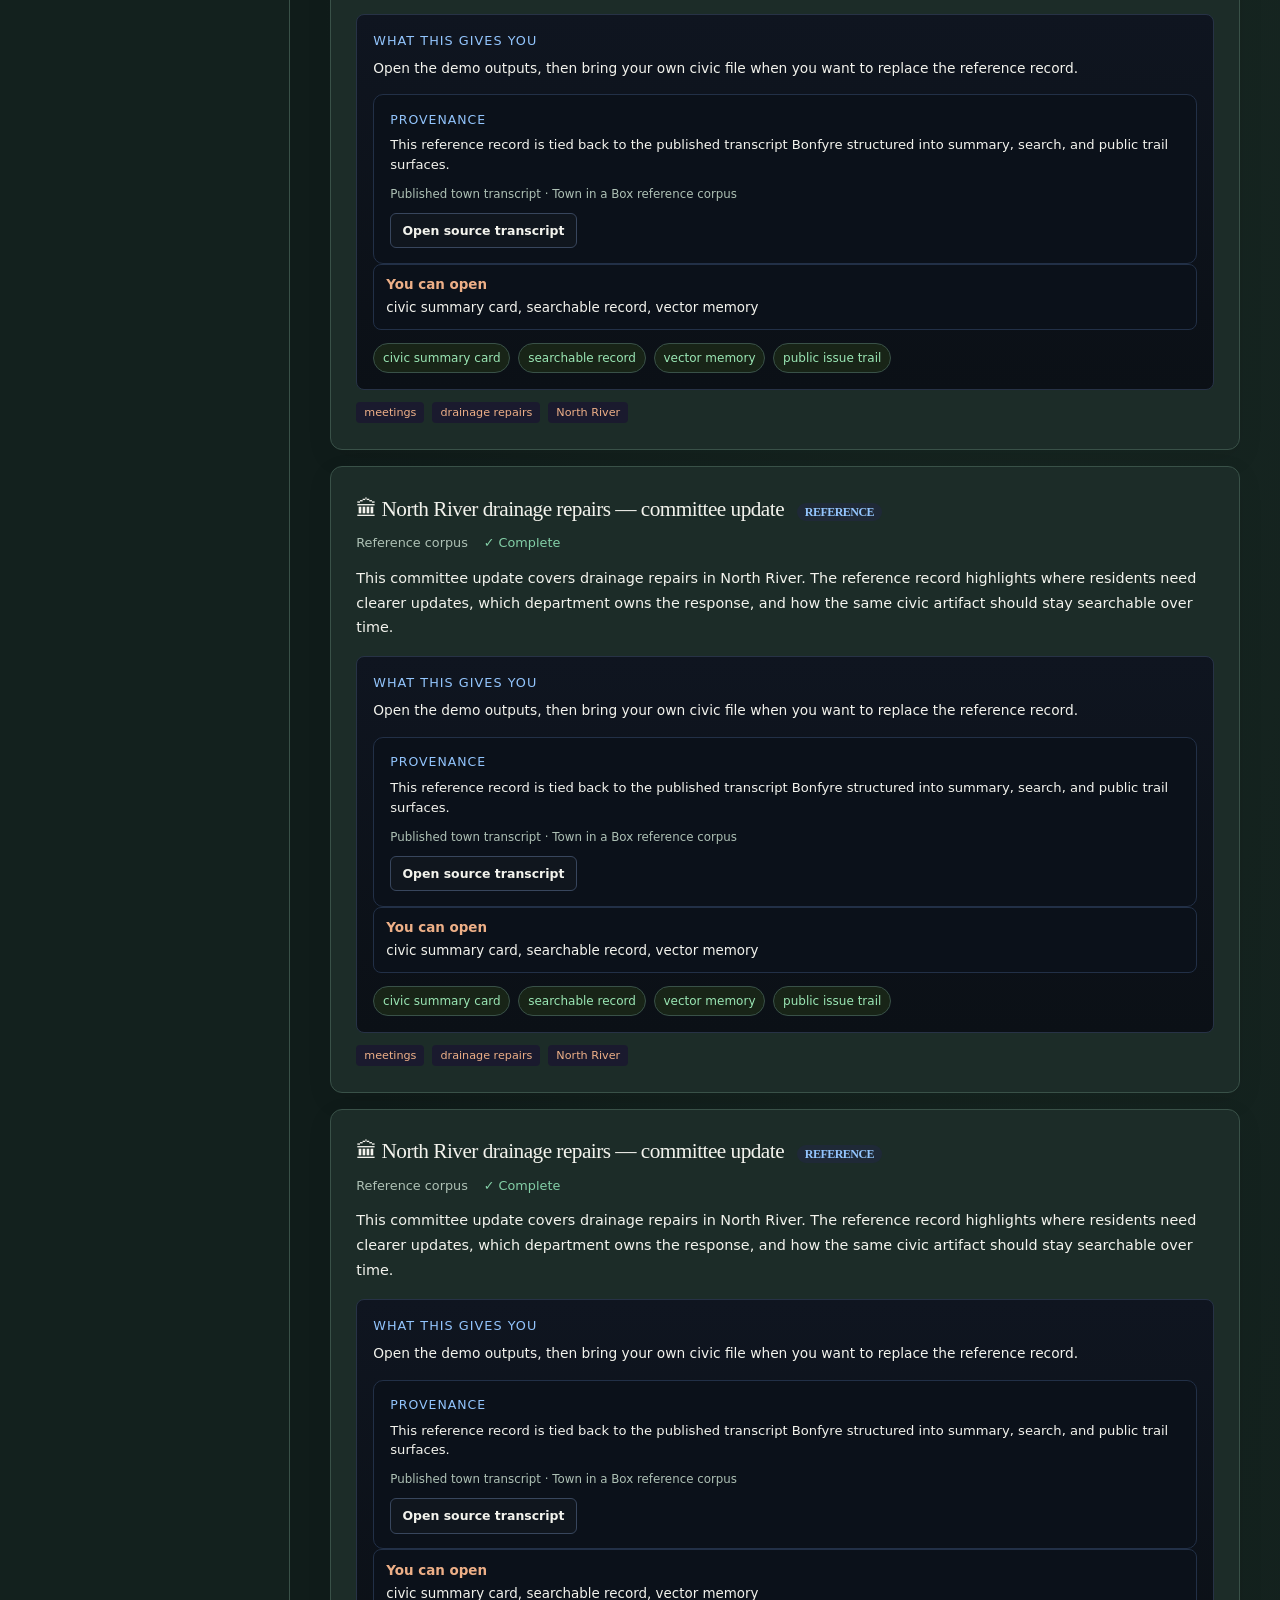
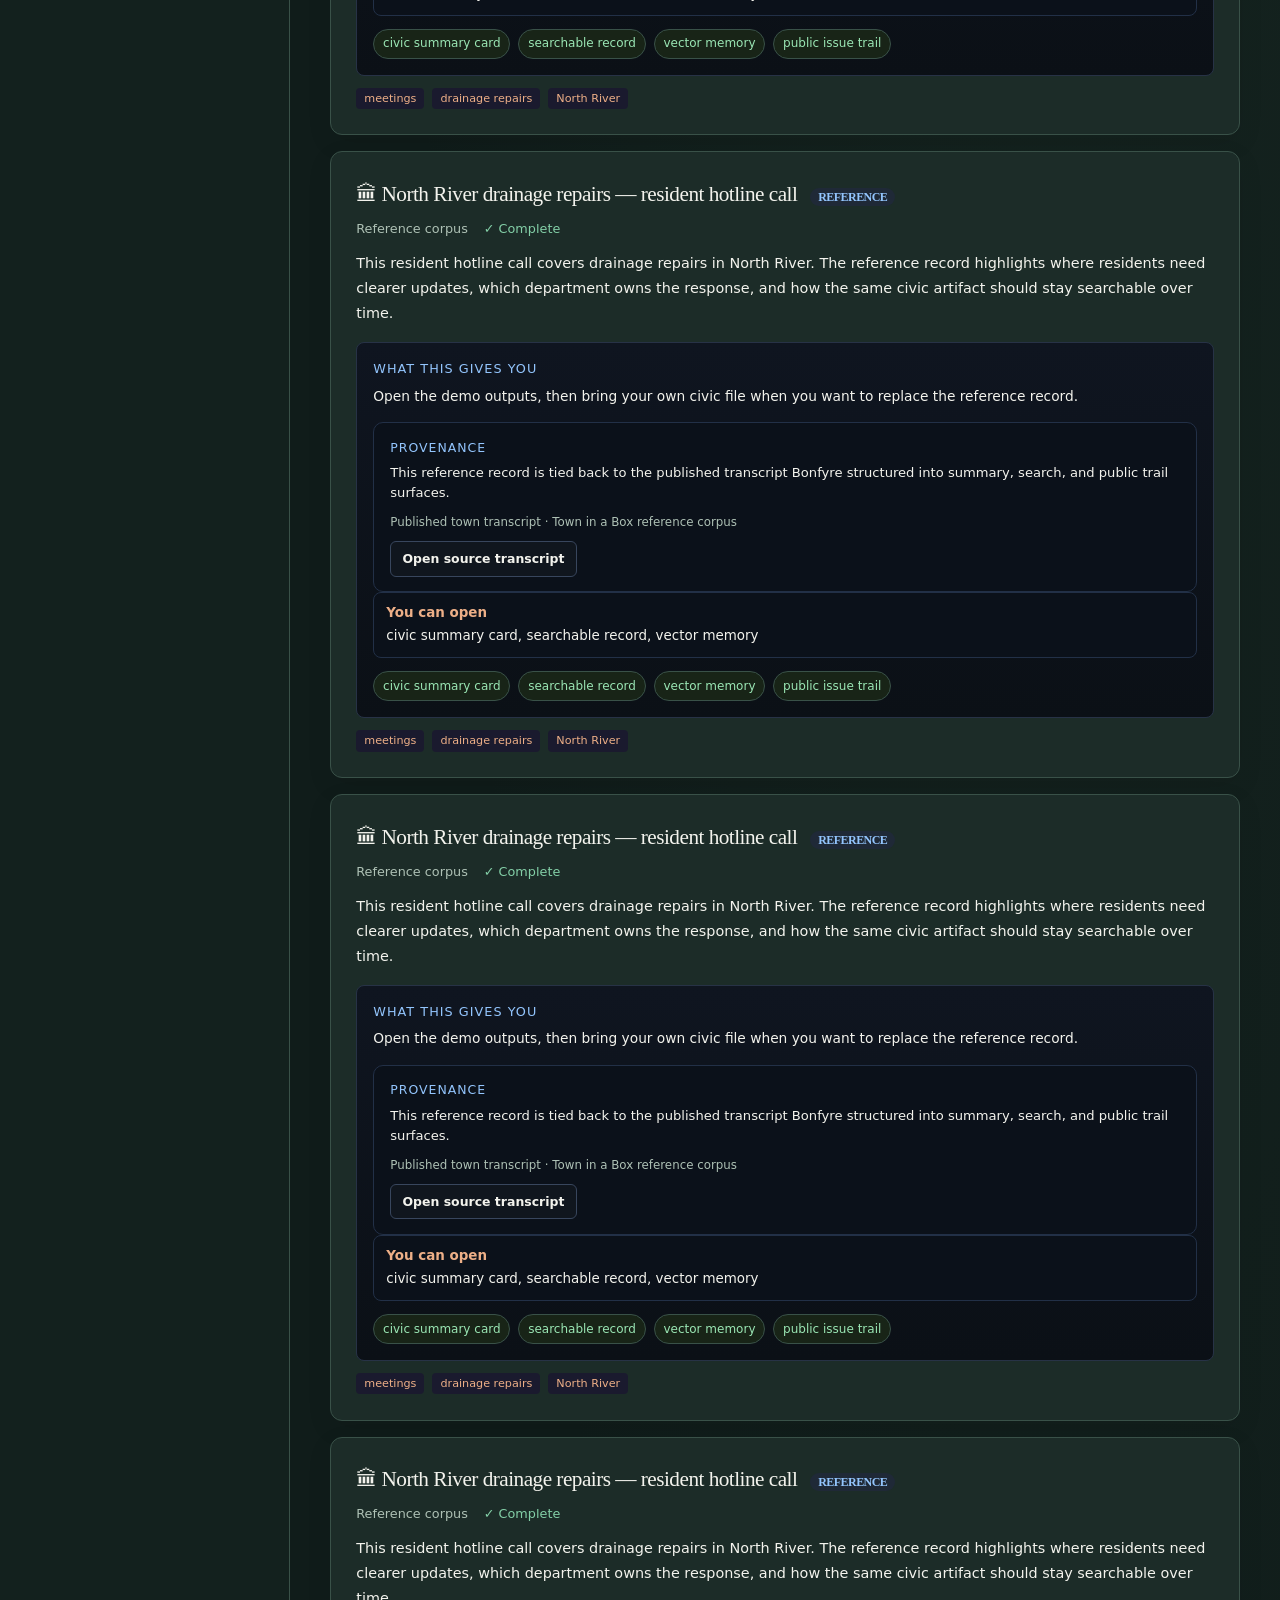
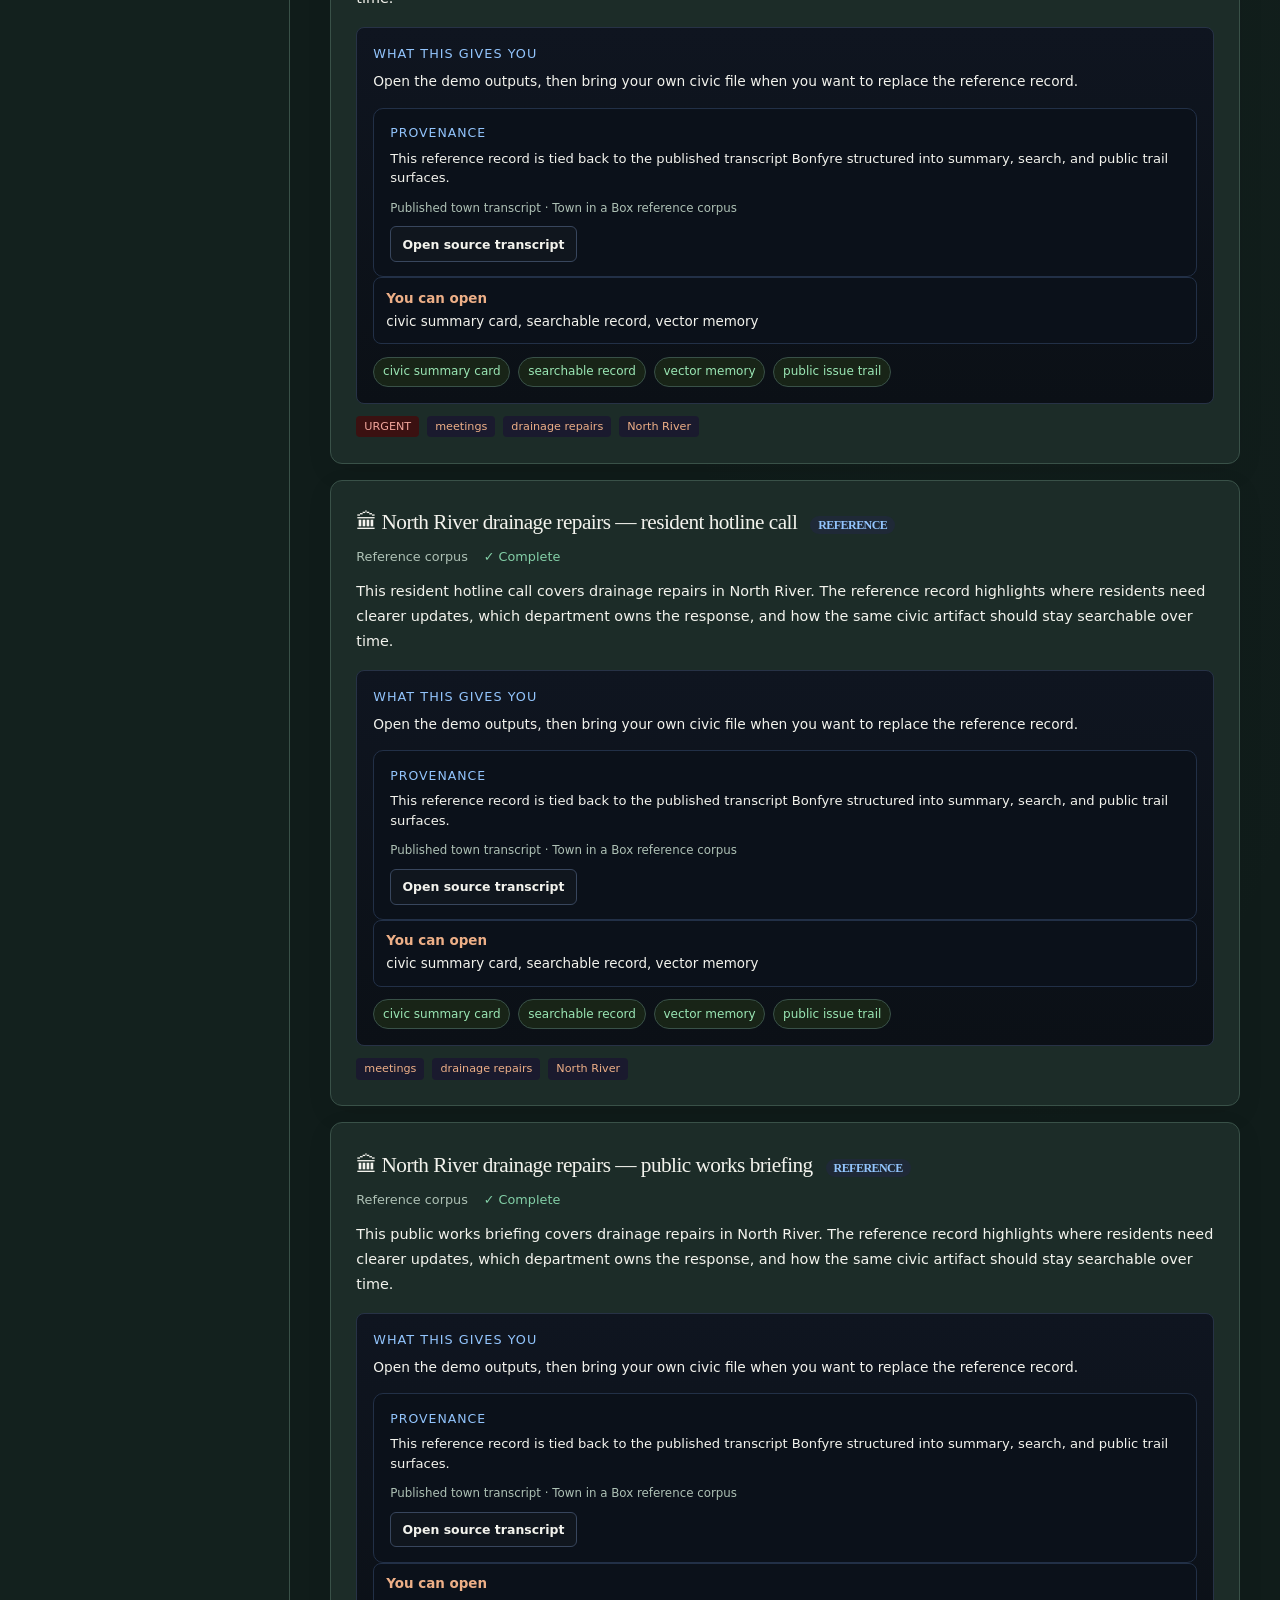
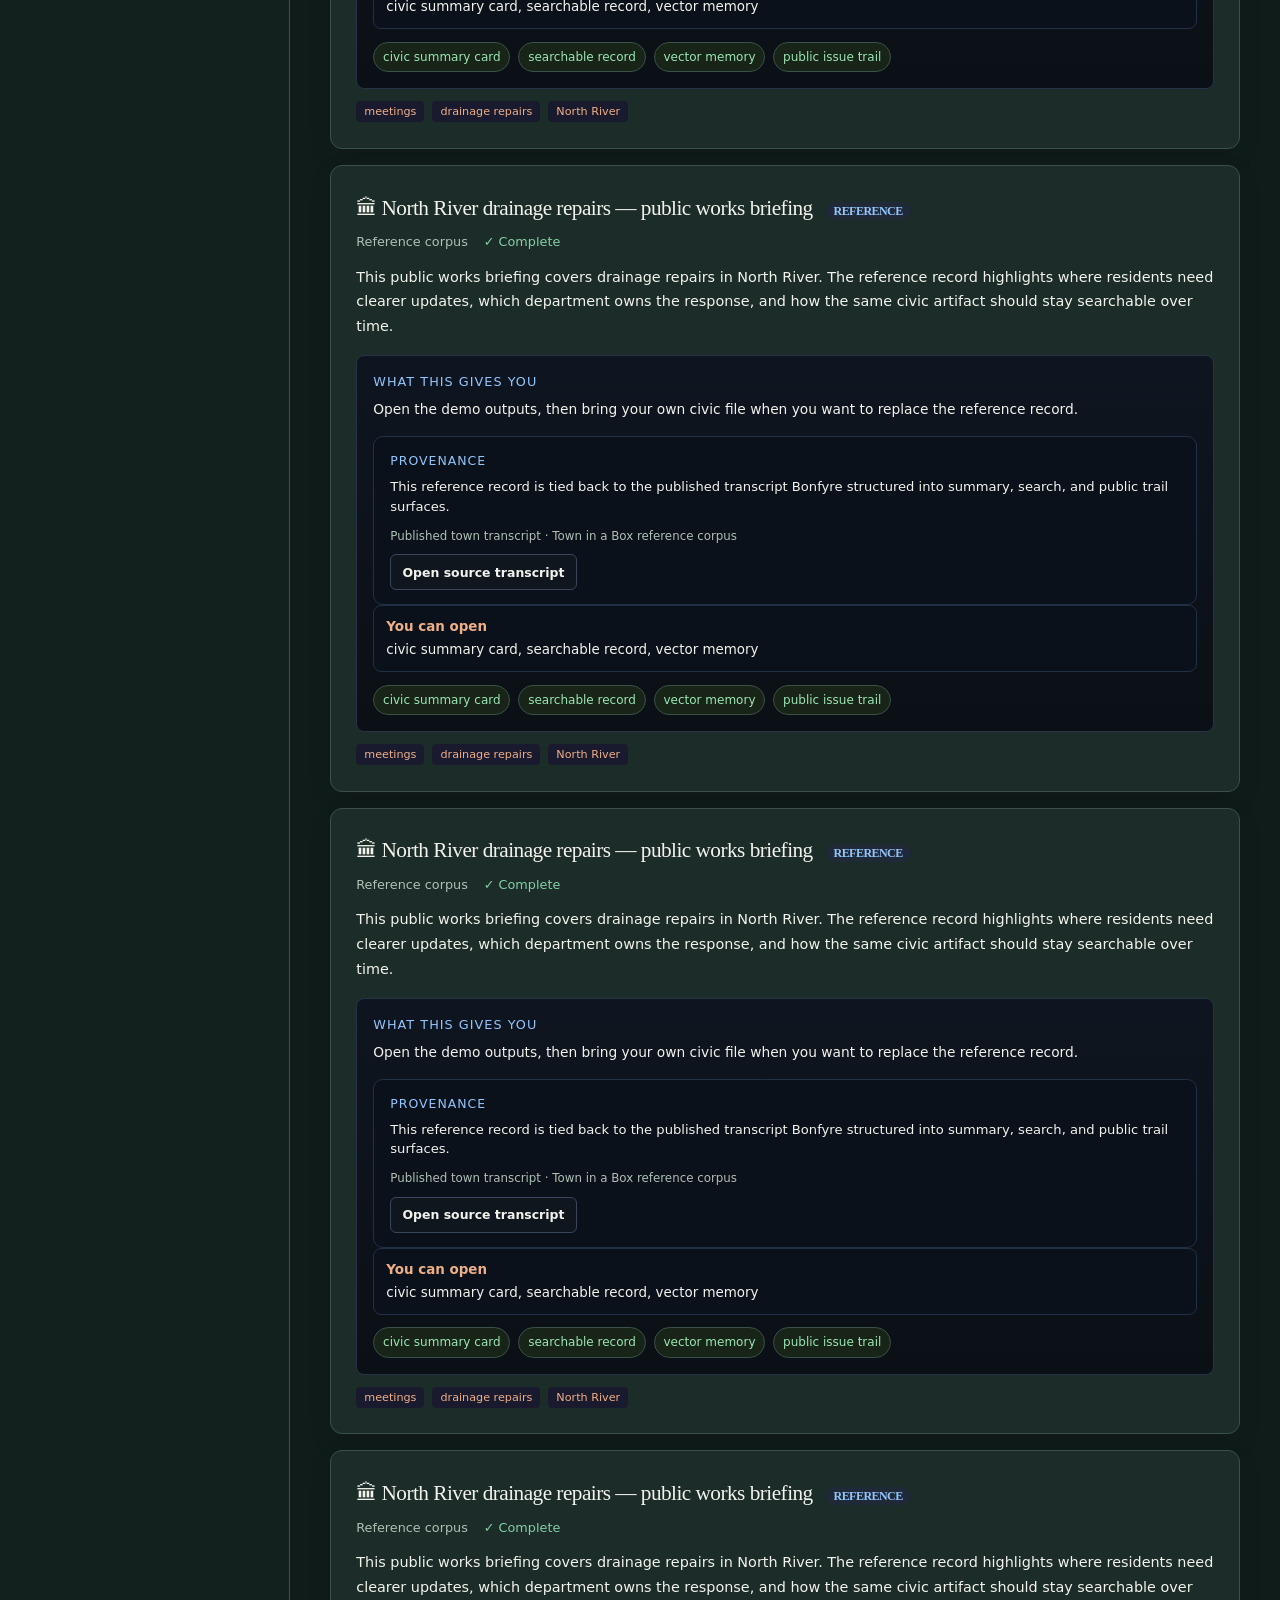
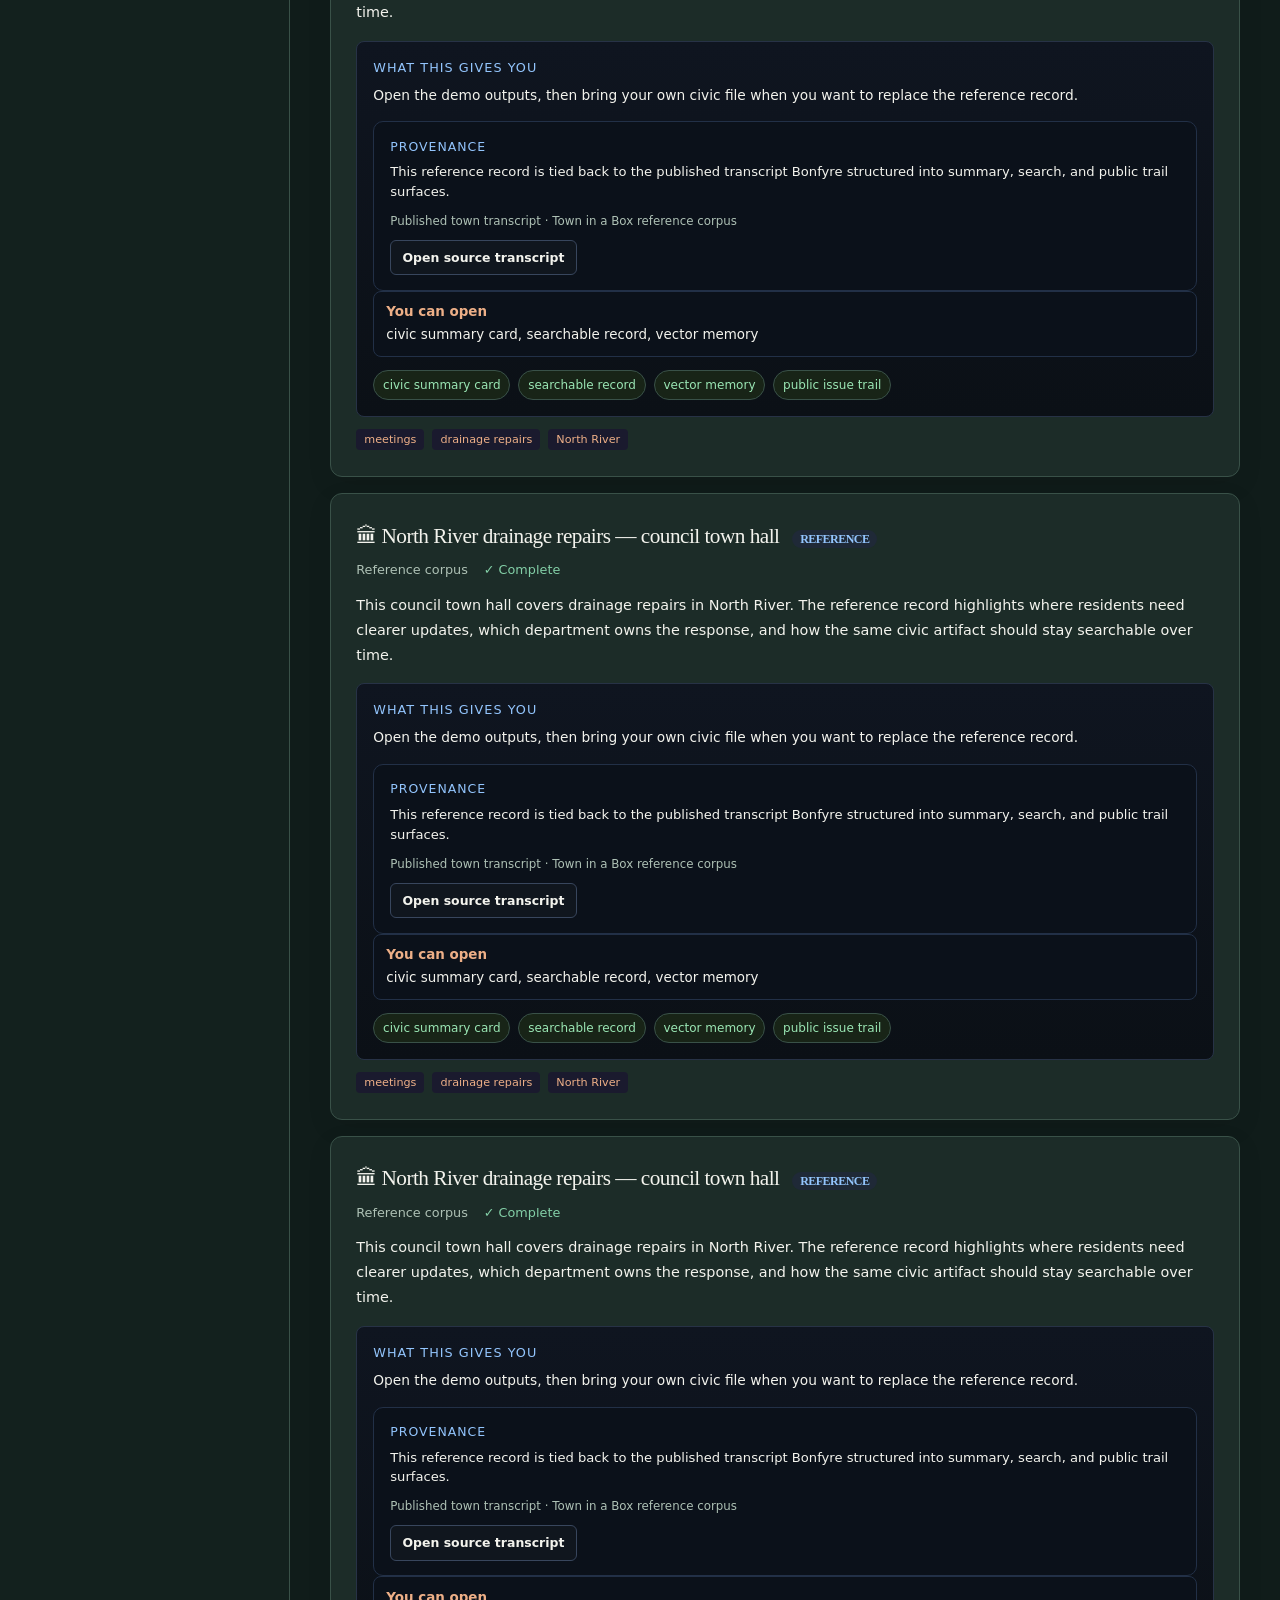
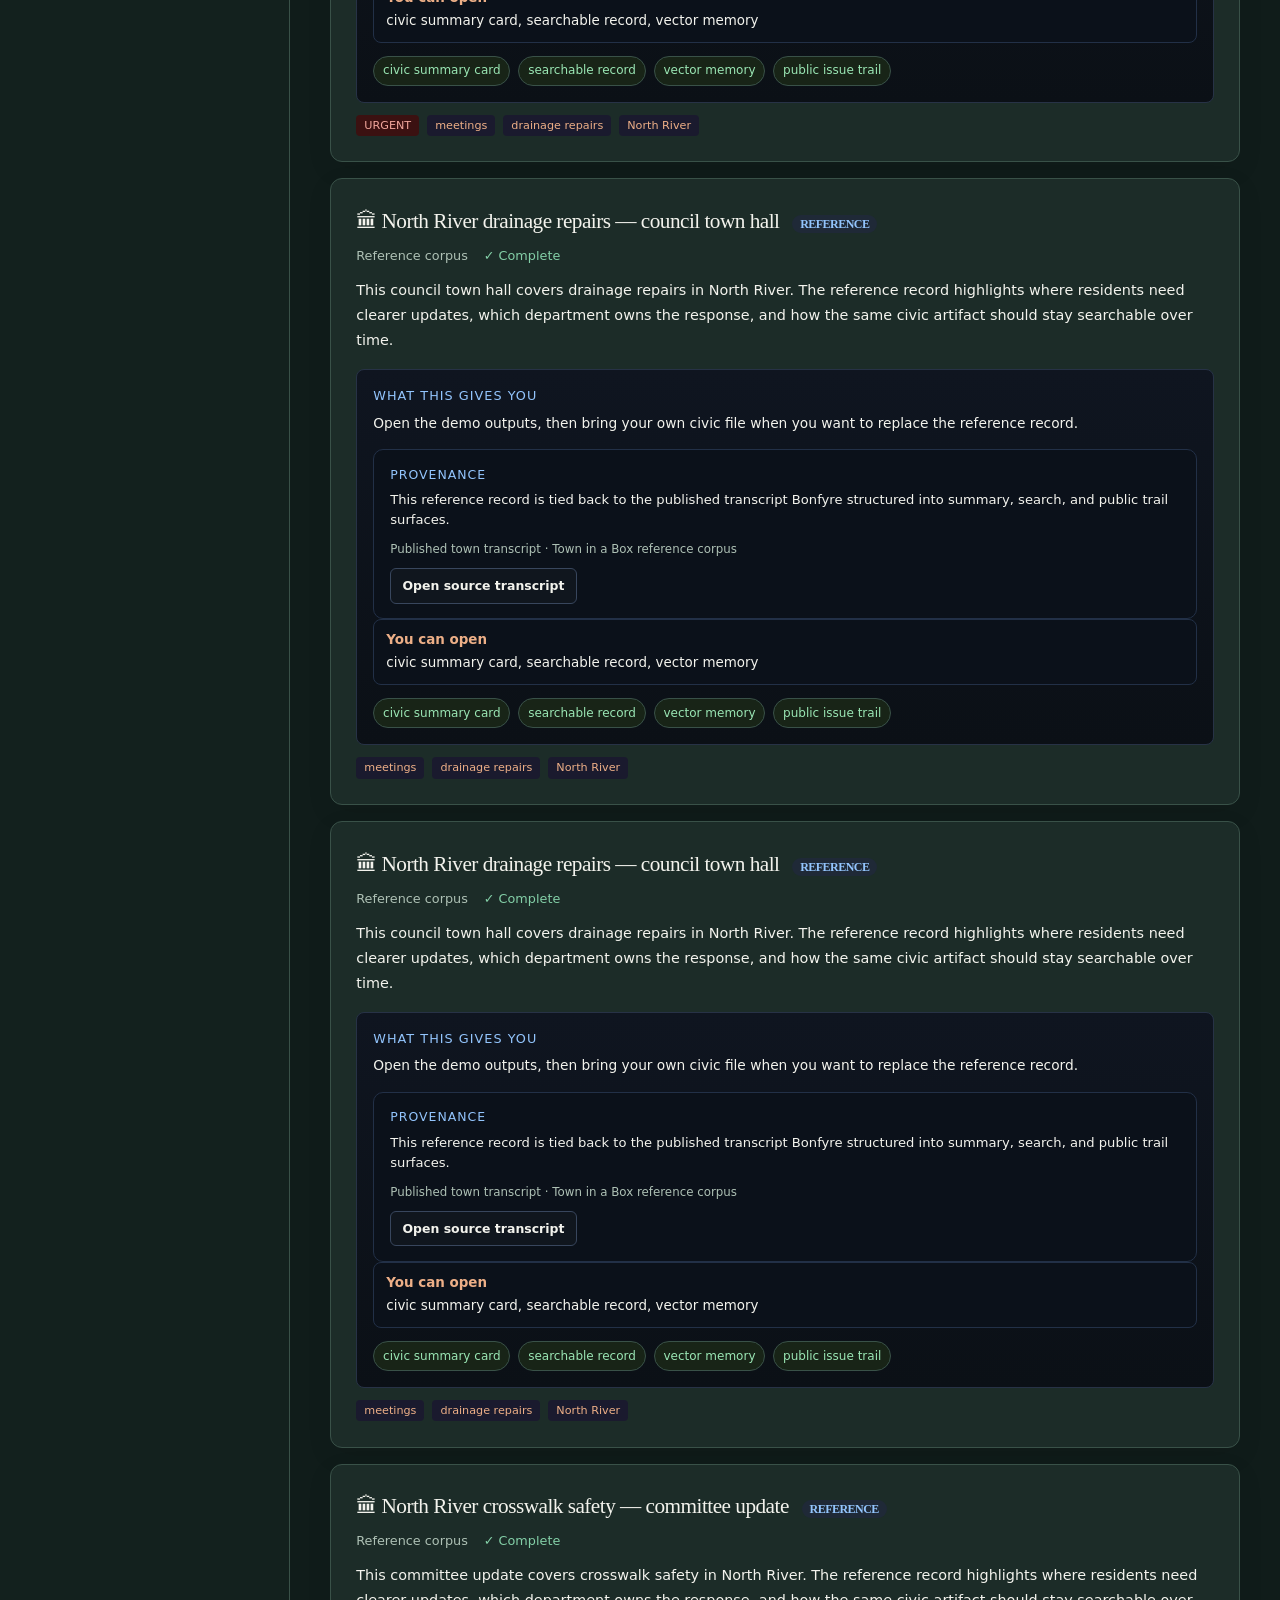
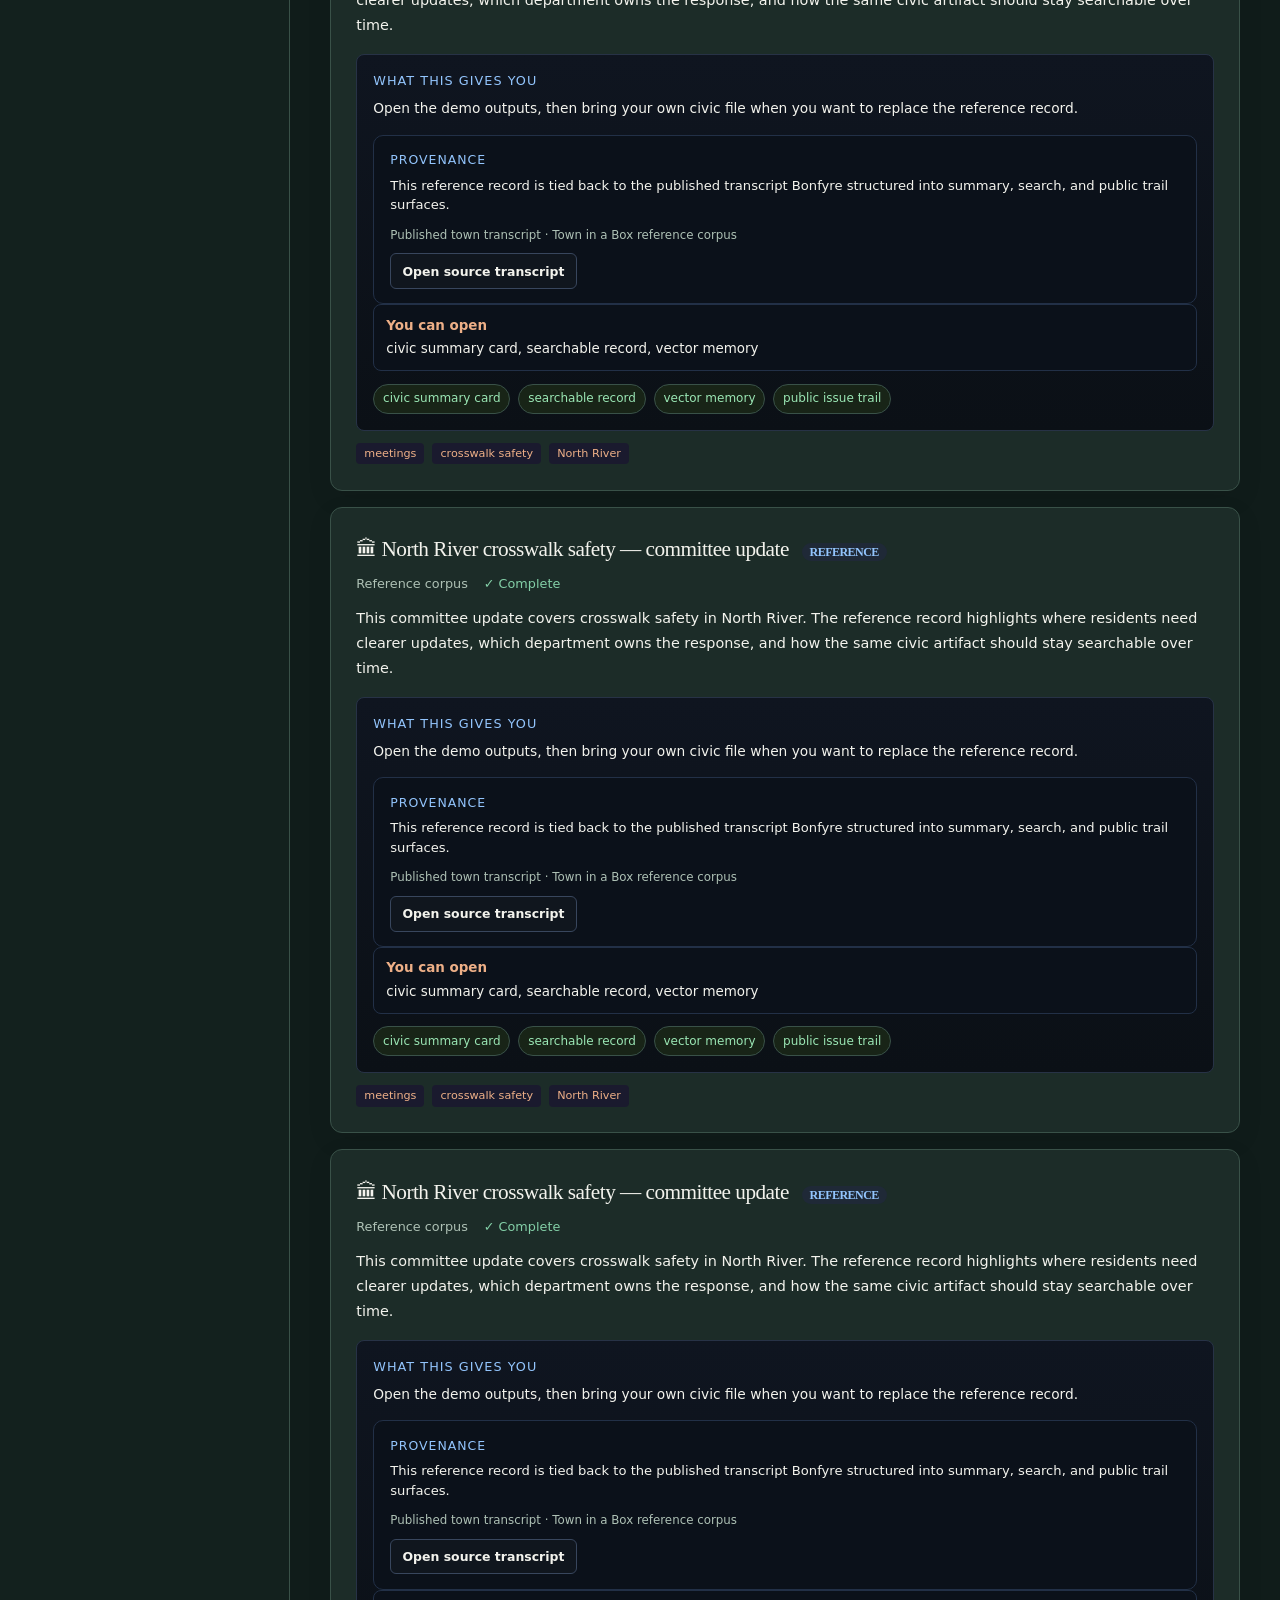
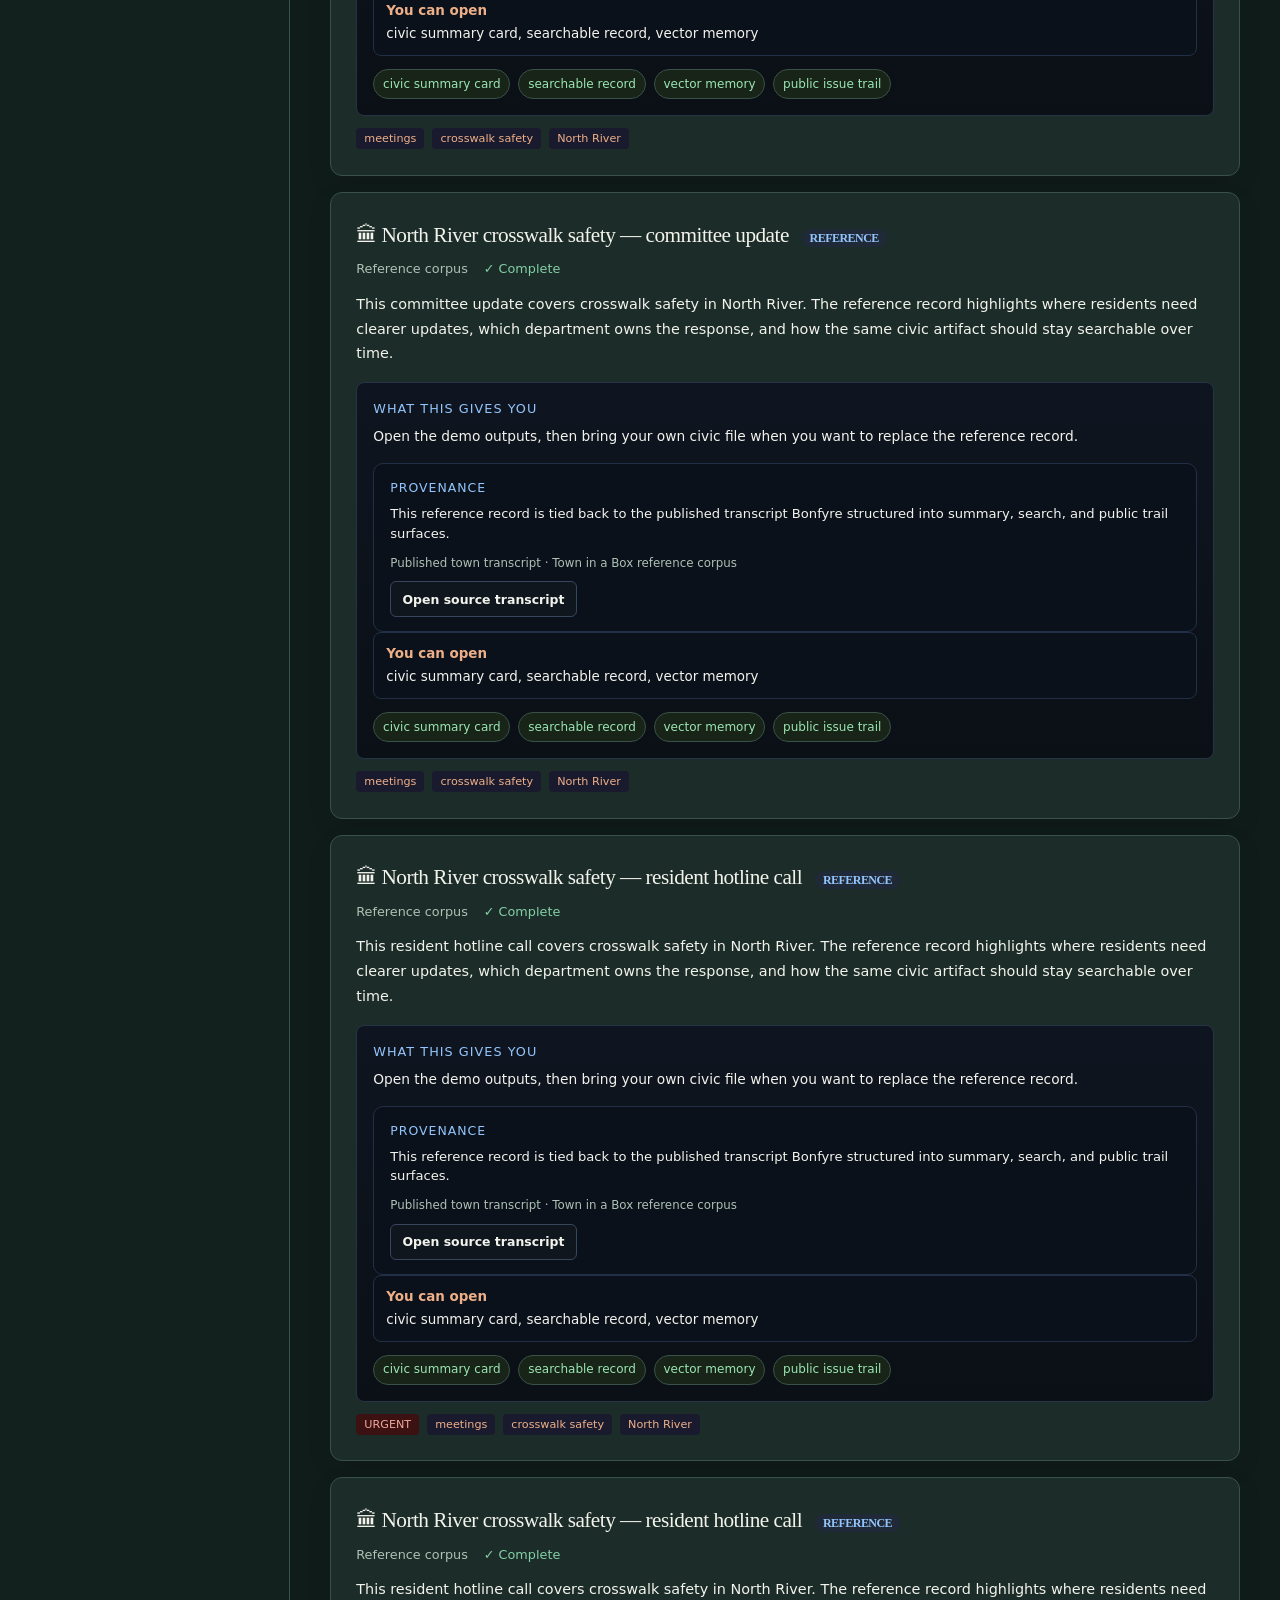
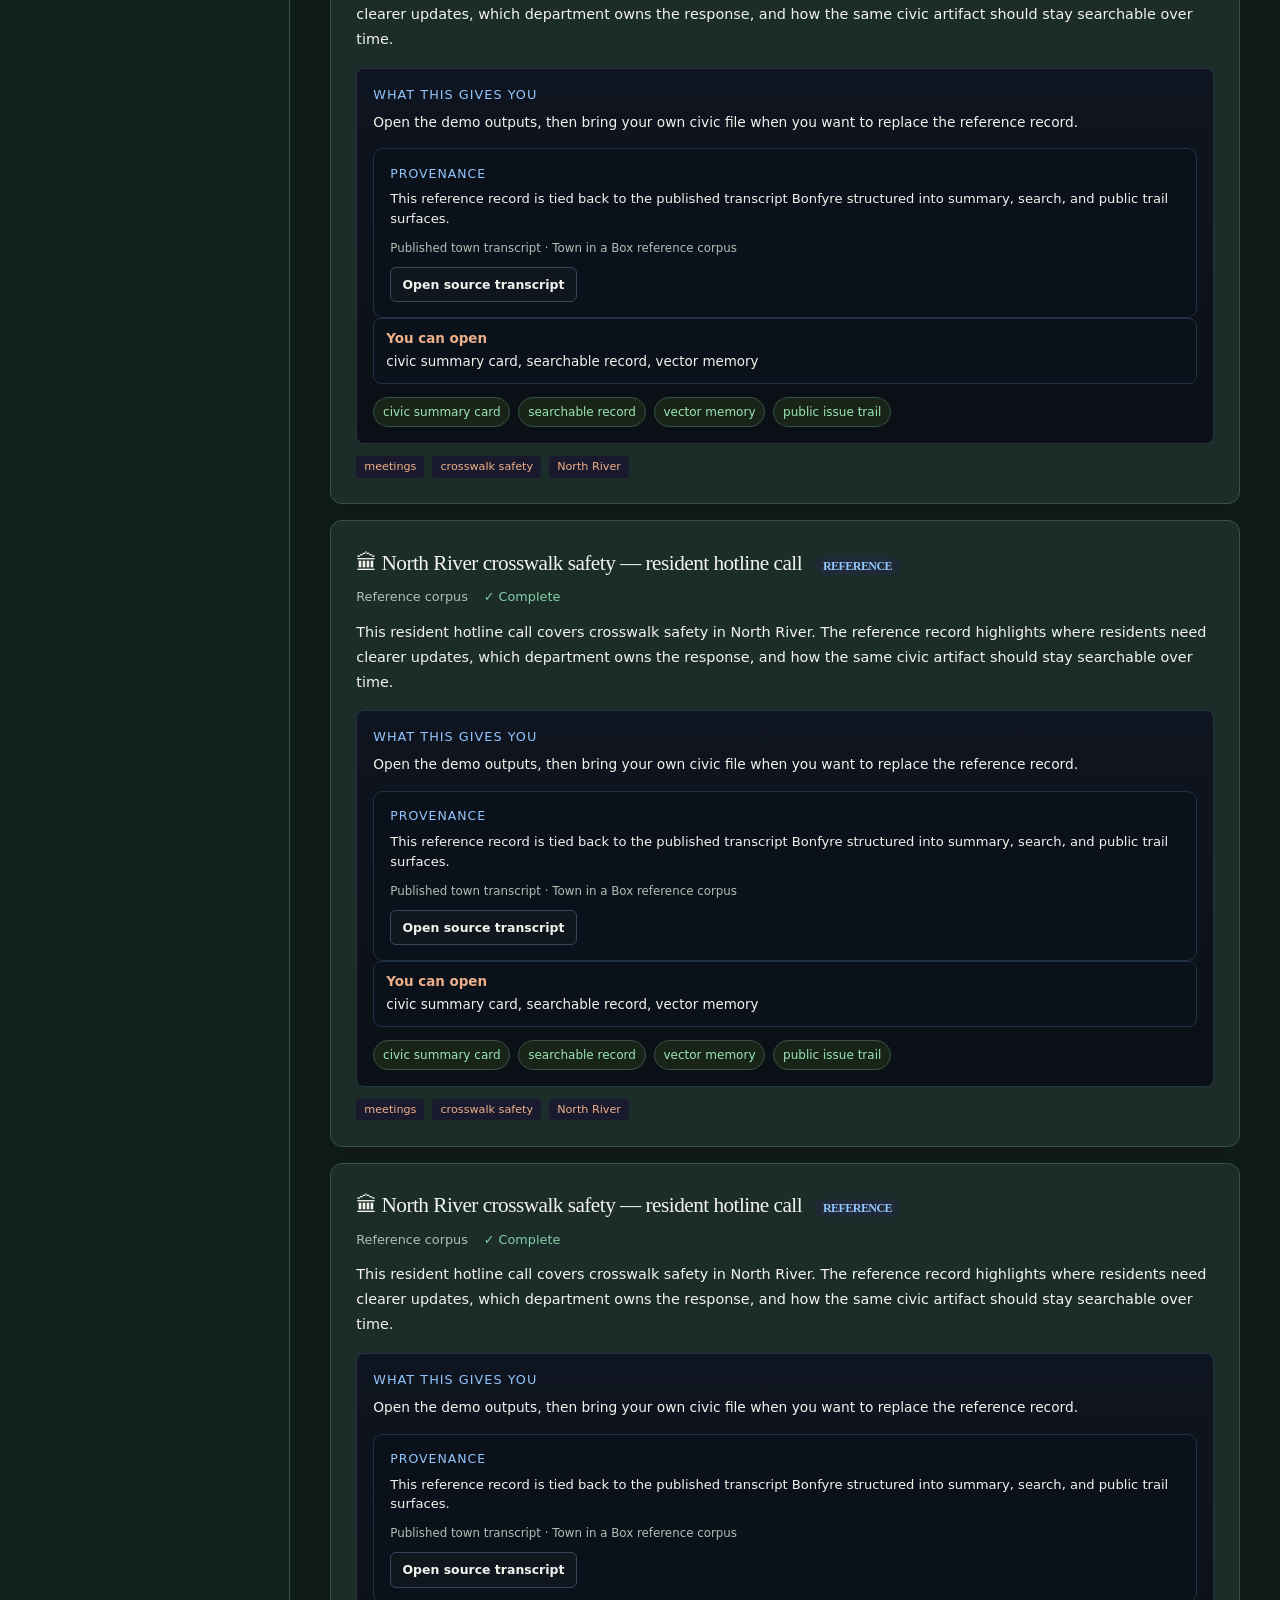
==== commit 4eab4f2b: "site: replace retired calculator link with source-led Fieldwork" ====
--- a/site/index.html
+++ b/site/index.html
@@ -162,7 +162,7 @@
 </style>
 </head>
 <body>
-<nav class="aurekai-network-nav" aria-label="Aurekai application network"><span><a href="https://nickgonzales76017.github.io/bonfyre/discover/"><strong>AUREKAI</strong></a> / Town in a Box</span><div><a href="https://nickgonzales76017.github.io/bonfyre/discover/">All 20 applications</a><a href="https://nickgonzales76017.github.io/bonfyre/blog/a-council-agenda-can-be-useful/">Related research</a><a href="https://nickgonzales76017.github.io/bonfyre/labs/">Research Lab</a></div></nav>
+<nav class="aurekai-network-nav" aria-label="Aurekai application network"><span><a href="https://nickgonzales76017.github.io/bonfyre/discover/"><strong>AUREKAI</strong></a> / Town in a Box</span><div><a href="https://nickgonzales76017.github.io/bonfyre/discover/">All 20 applications</a><a href="https://nickgonzales76017.github.io/bonfyre/blog/a-council-agenda-can-be-useful/">Related research</a><a href="https://nickgonzales76017.github.io/bonfyre/fieldwork/">Fieldwork stories</a></div></nav>
   <div class="app">
     <header>
       <h1>Town in a Box</h1>
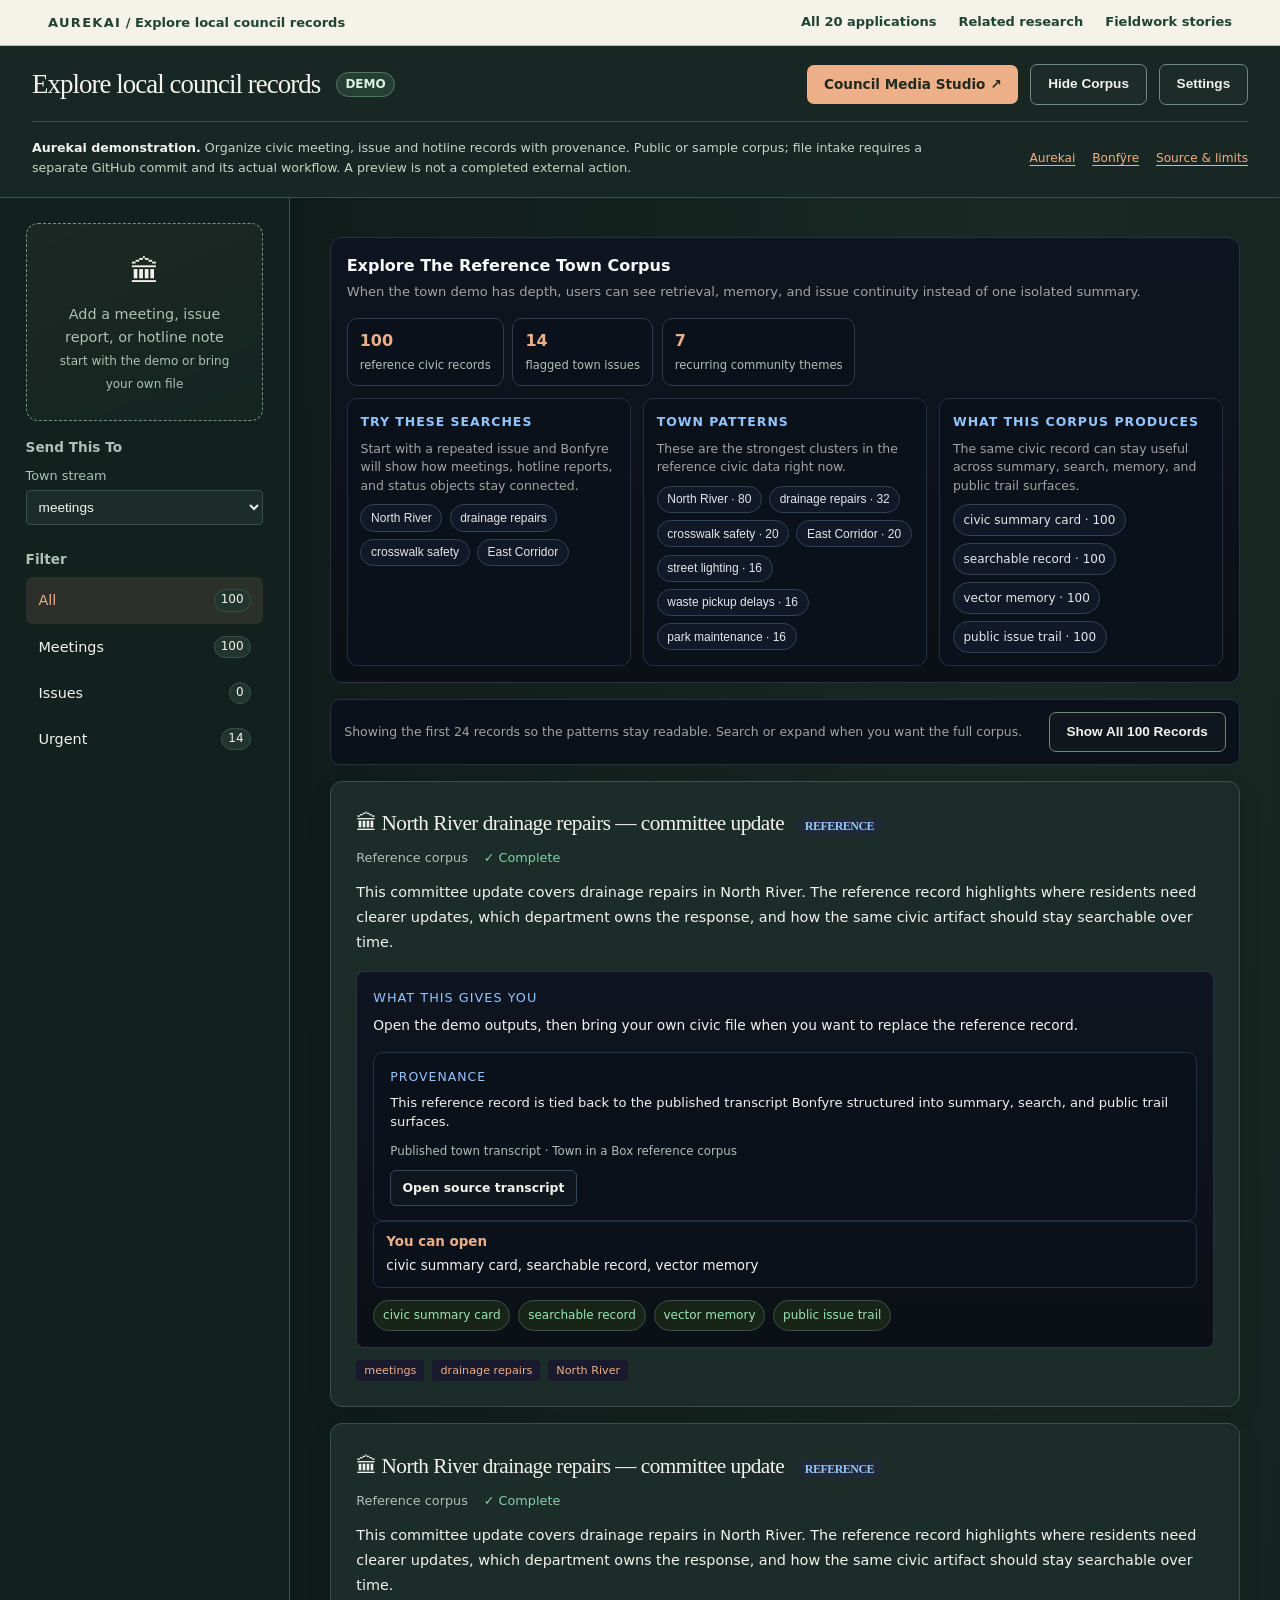
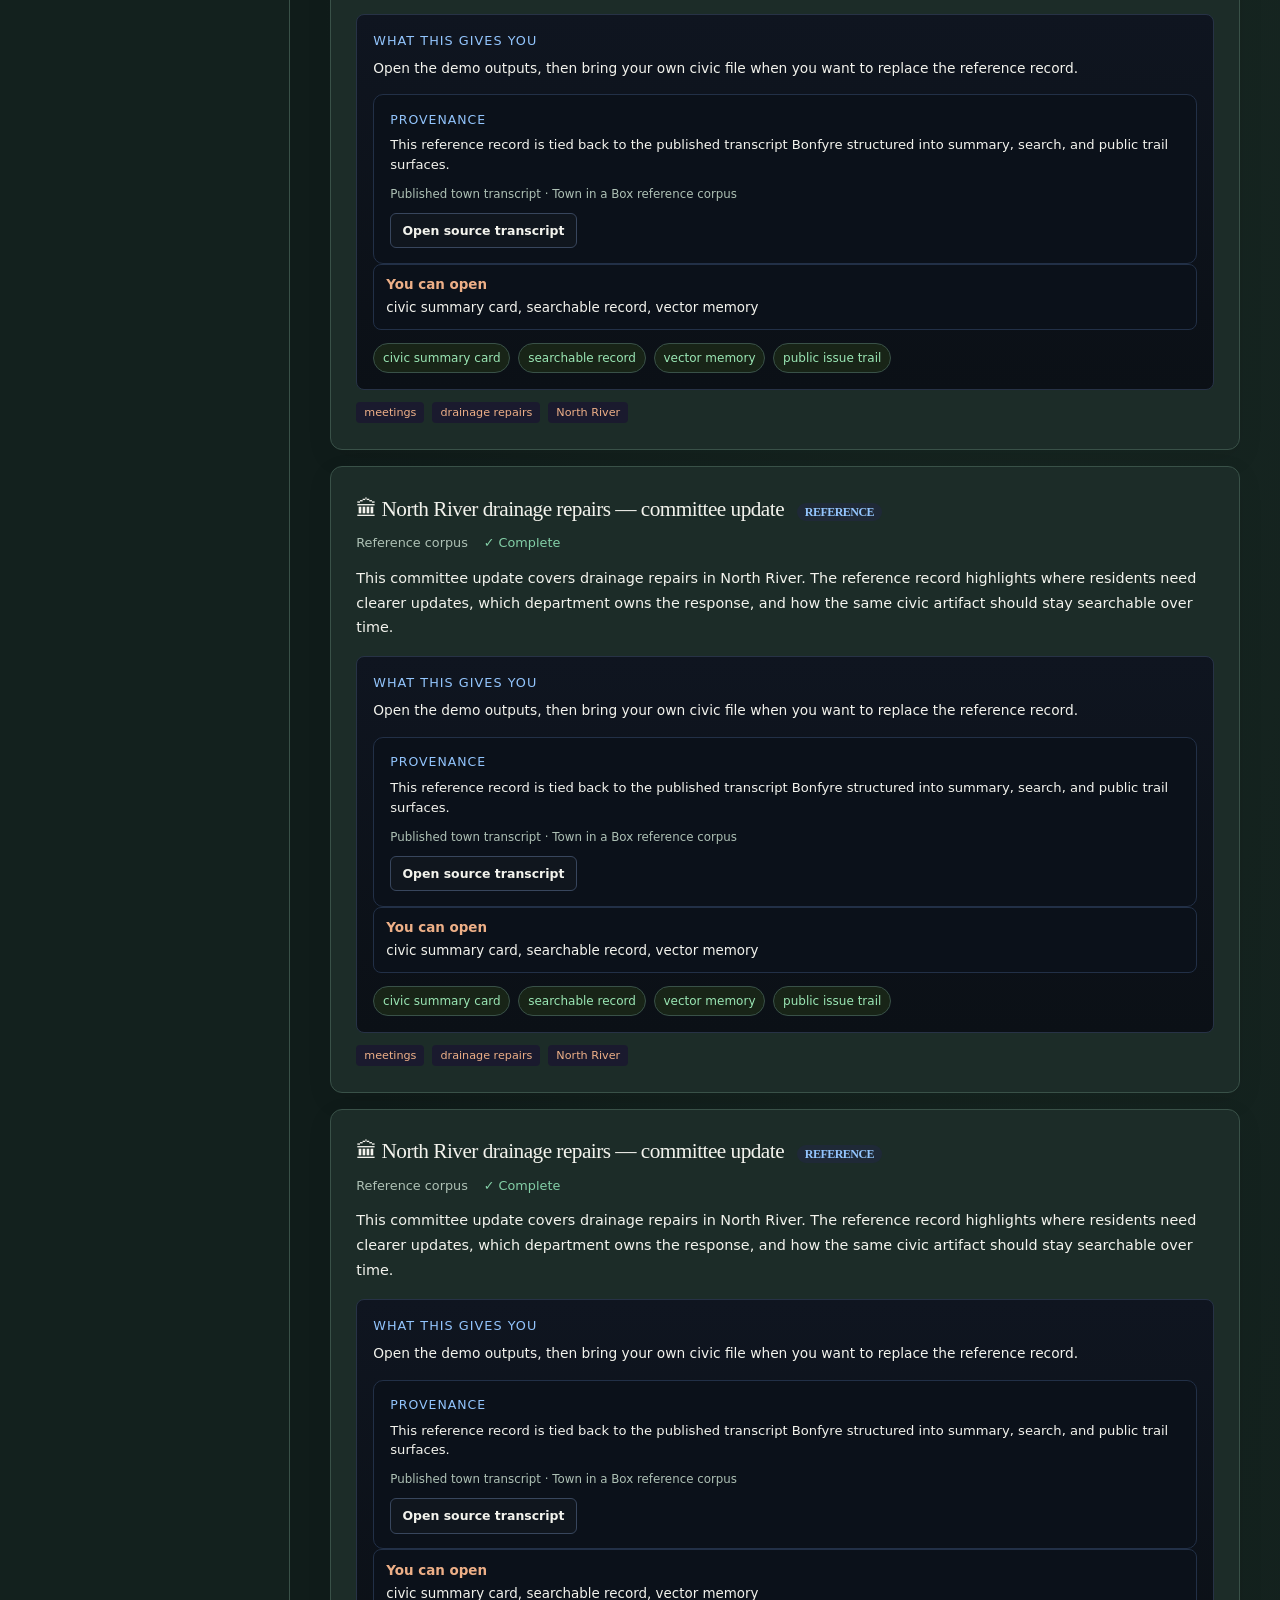
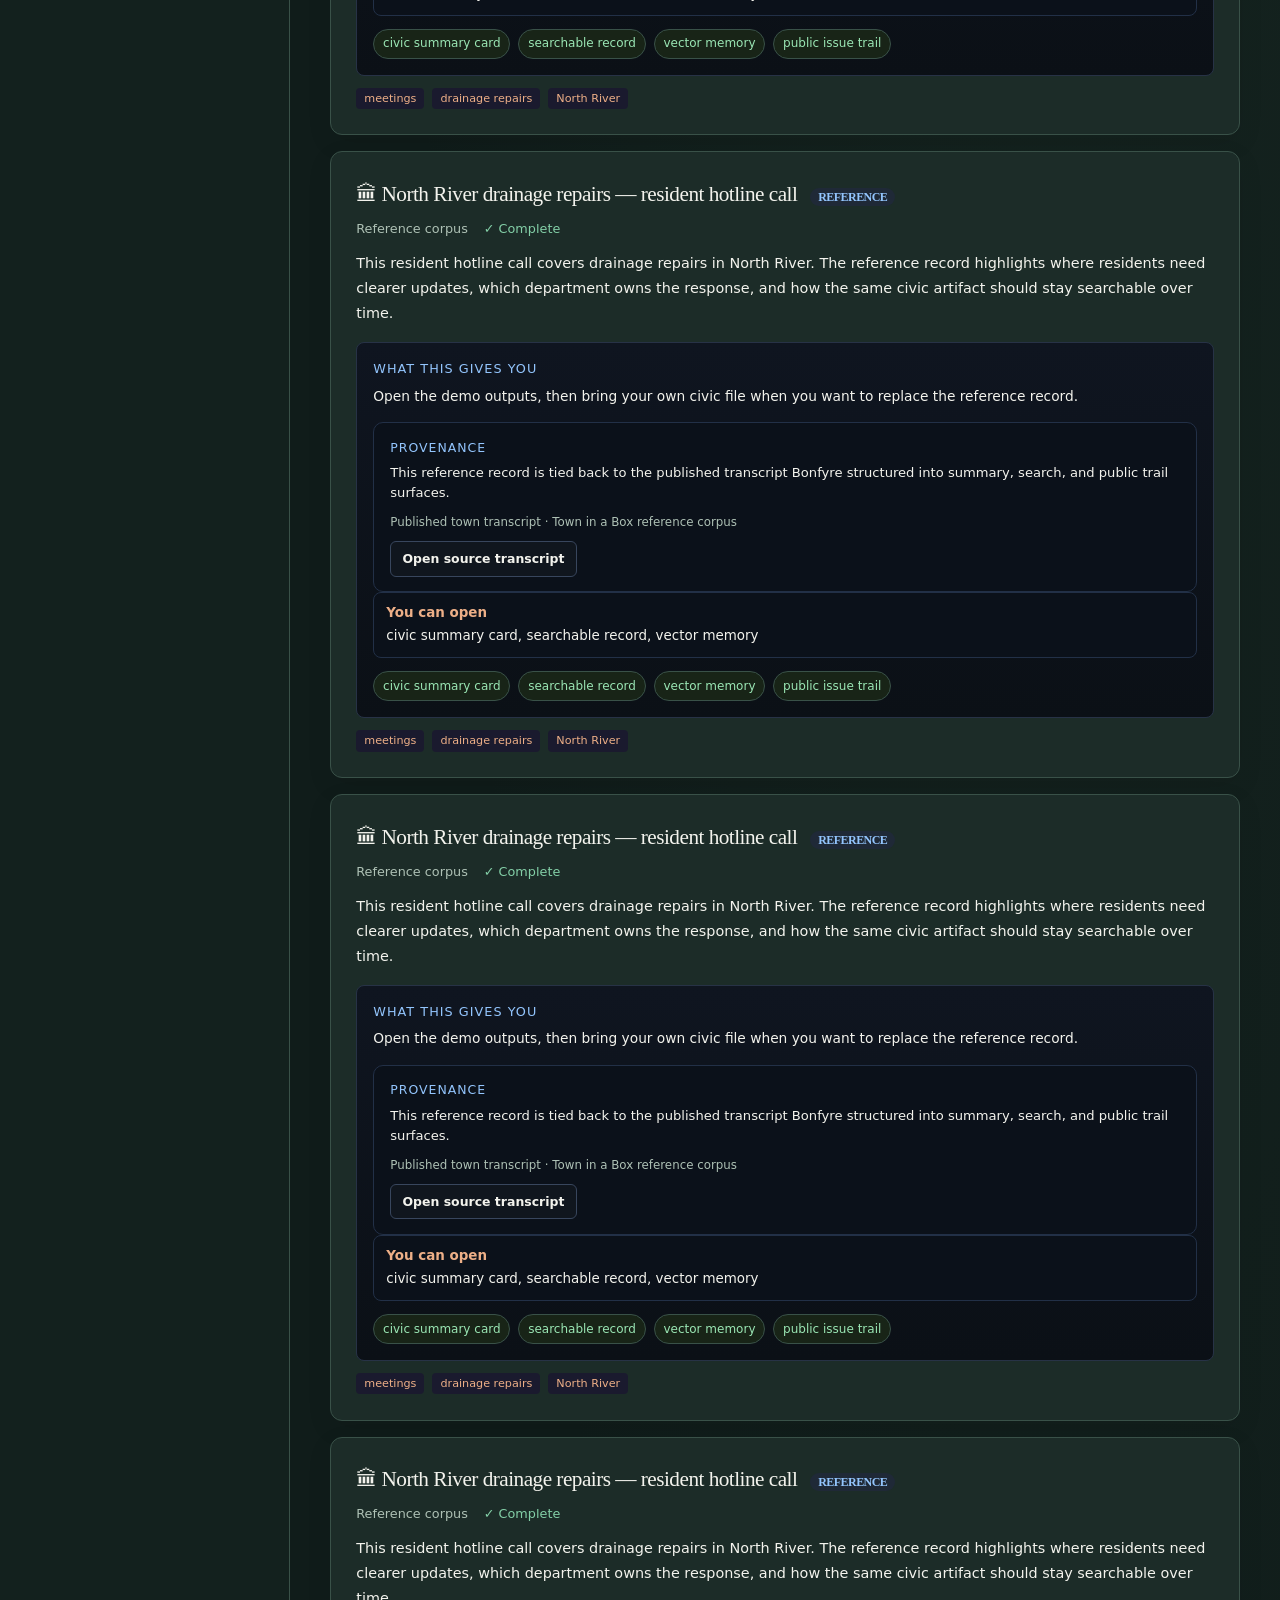
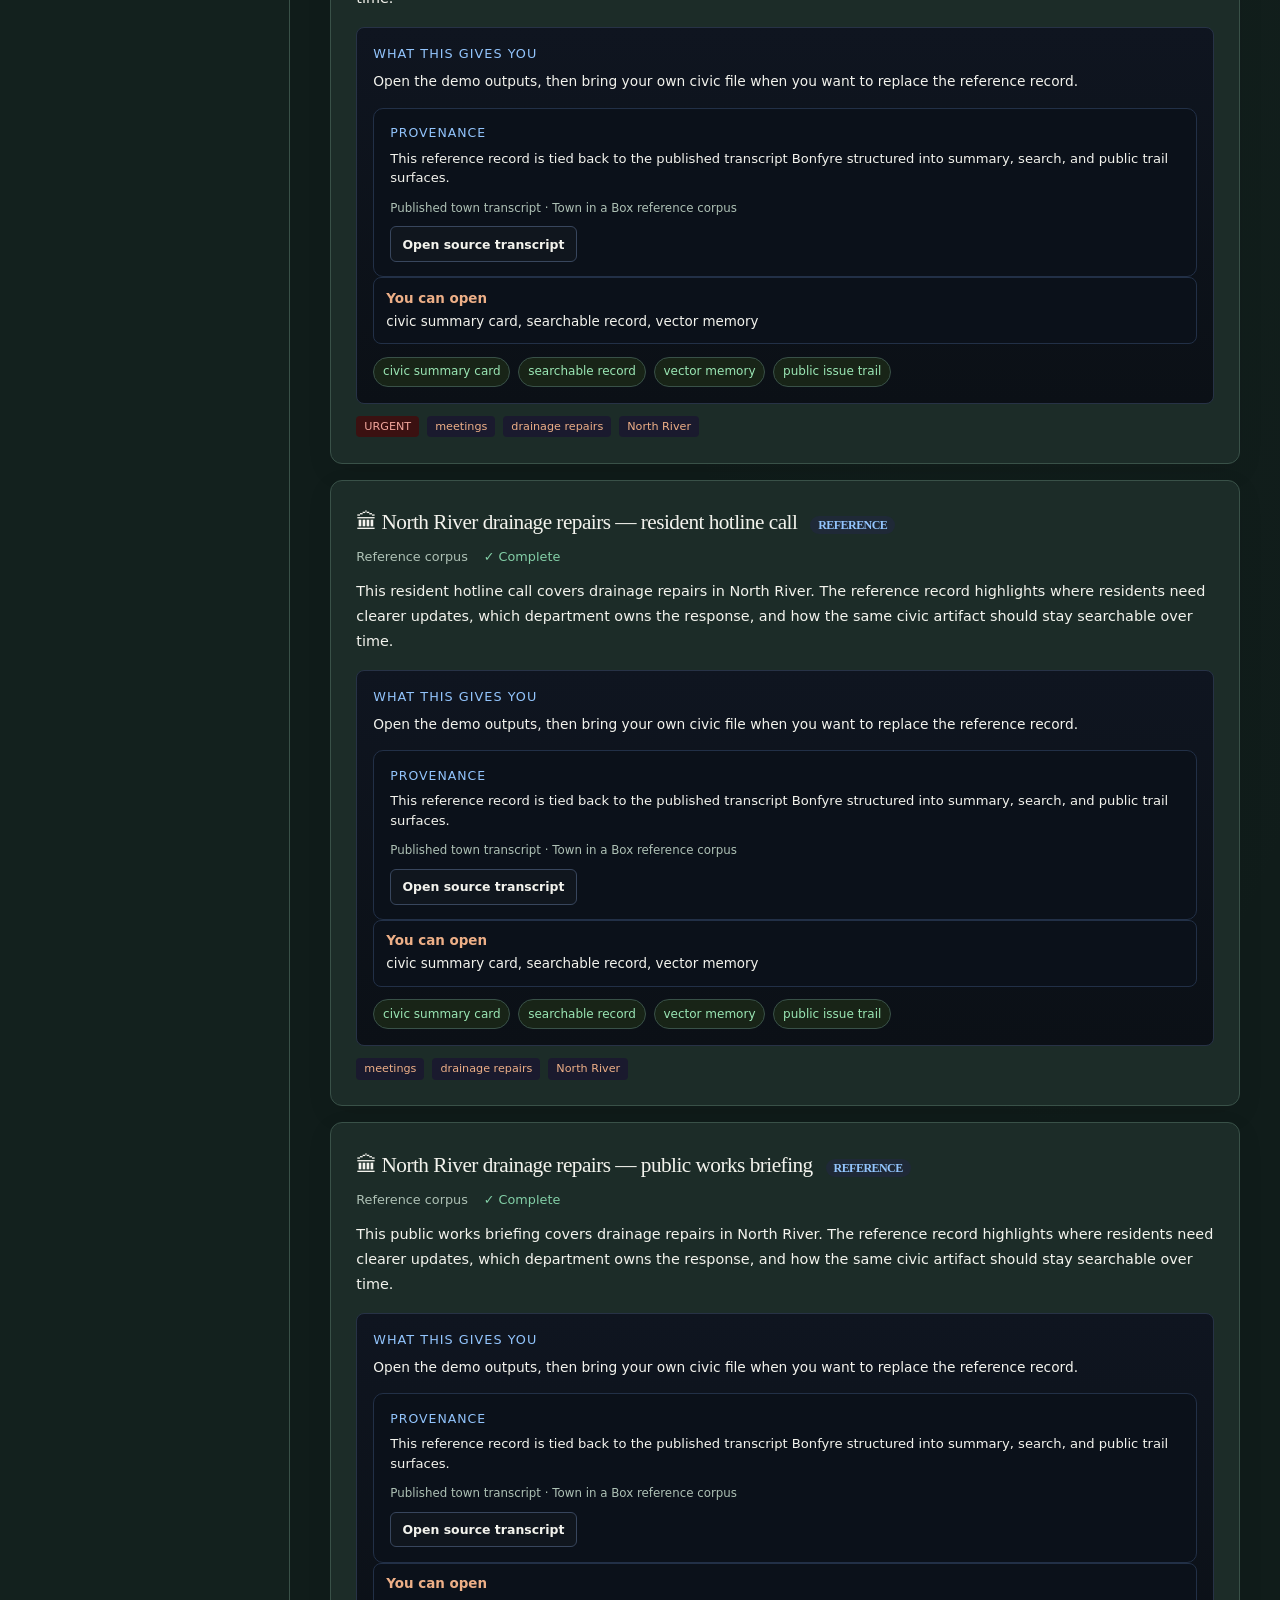
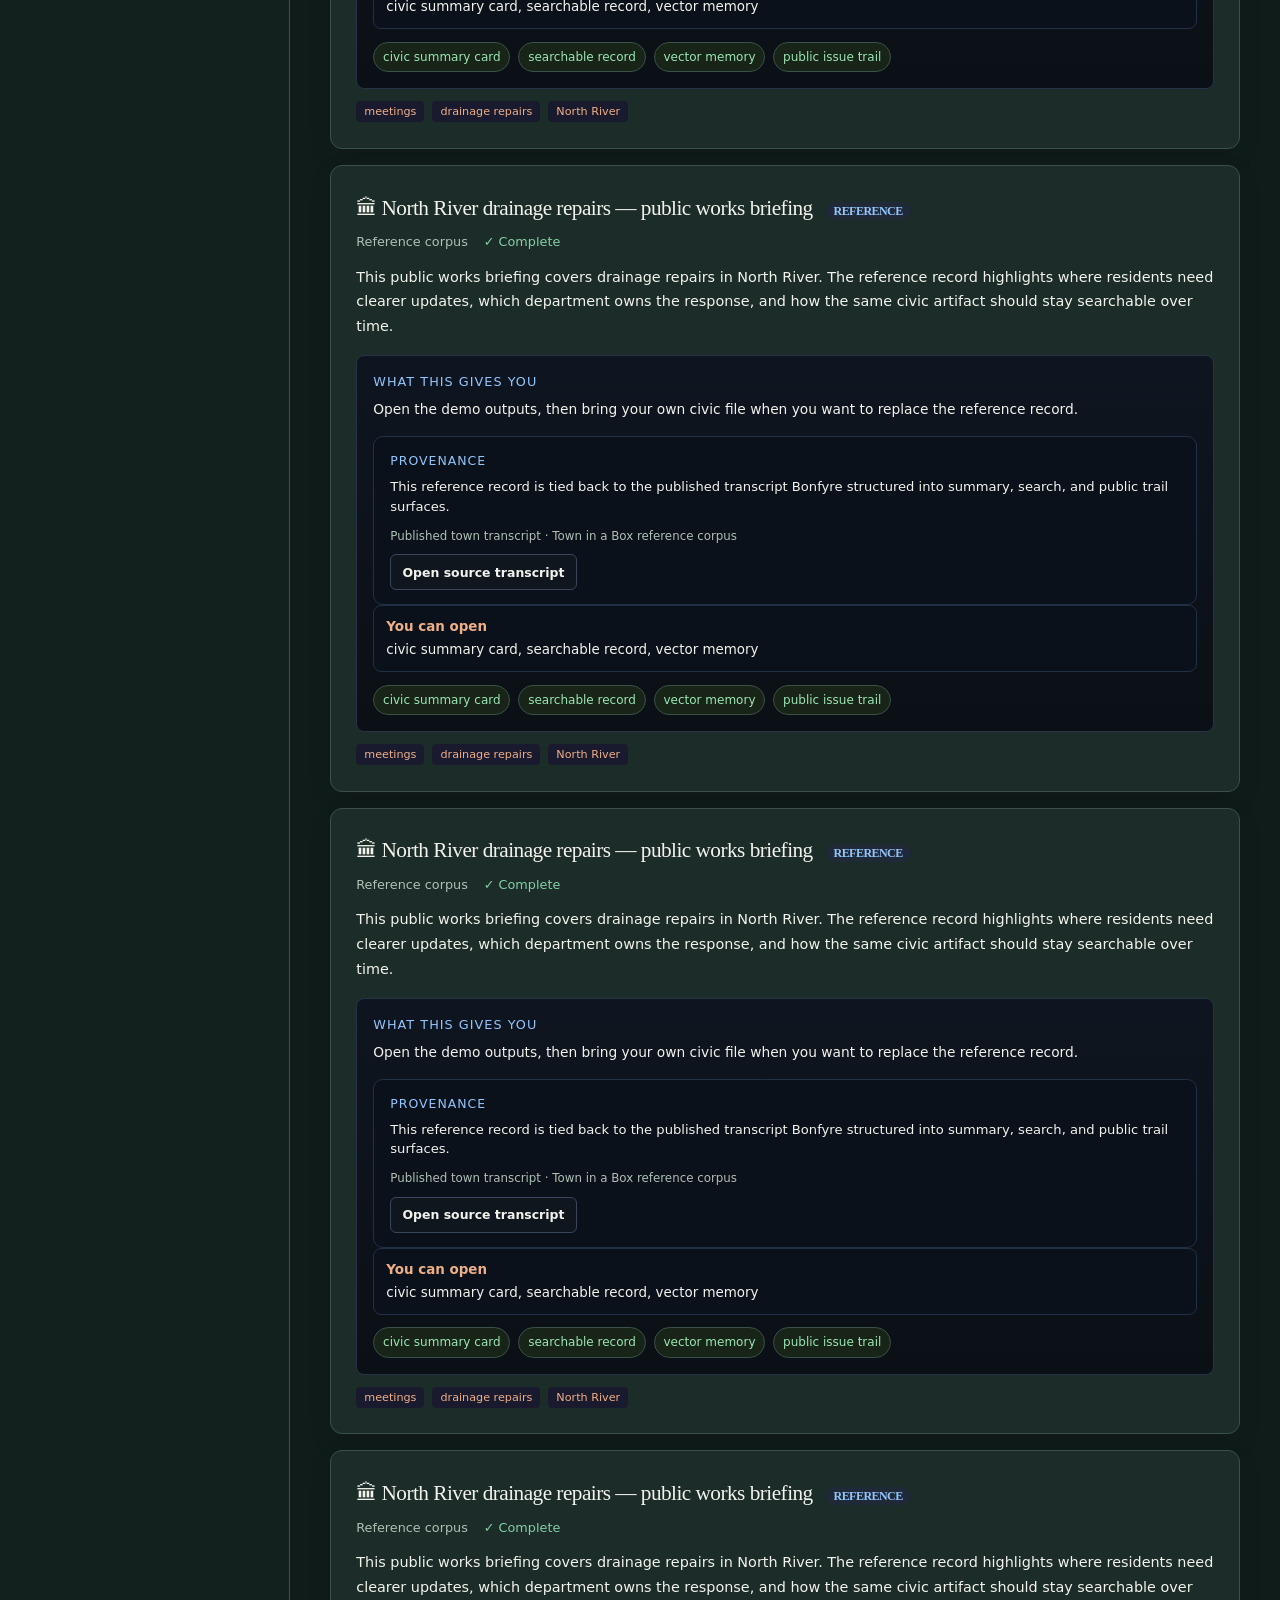
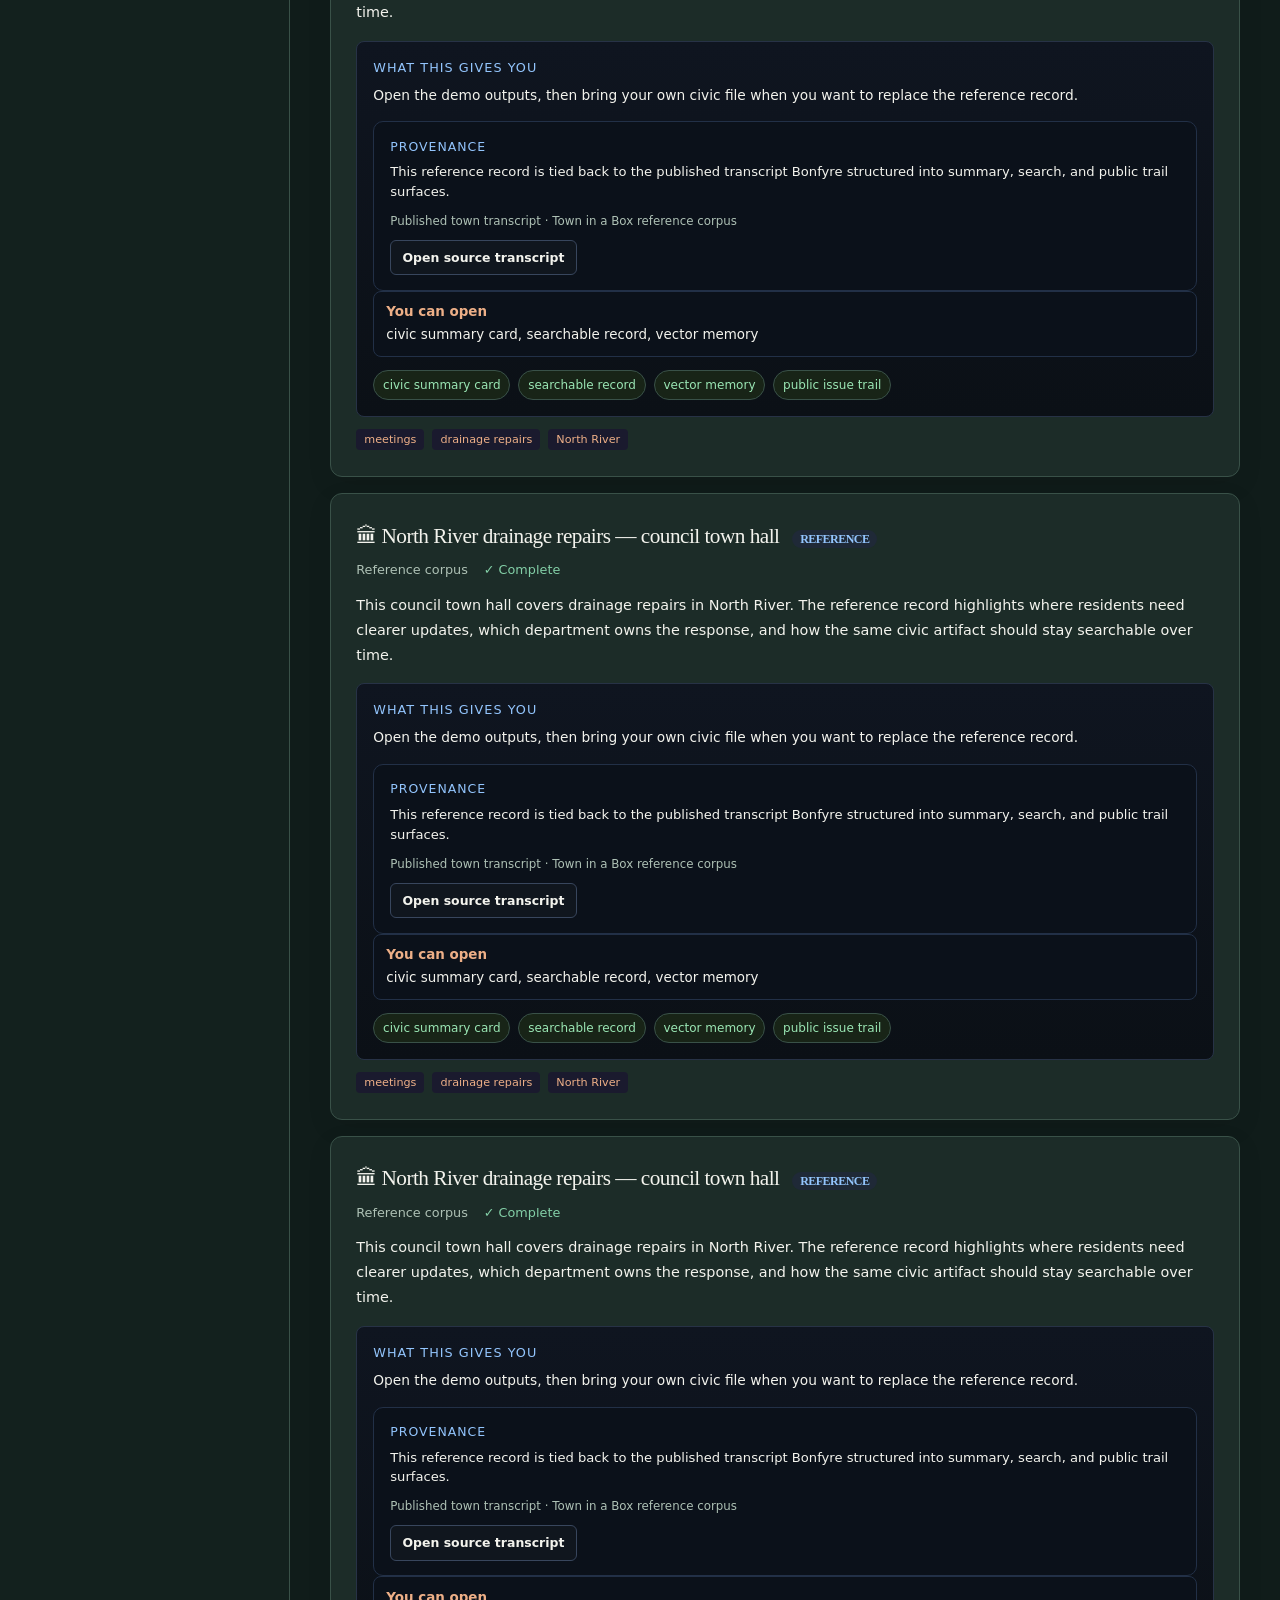
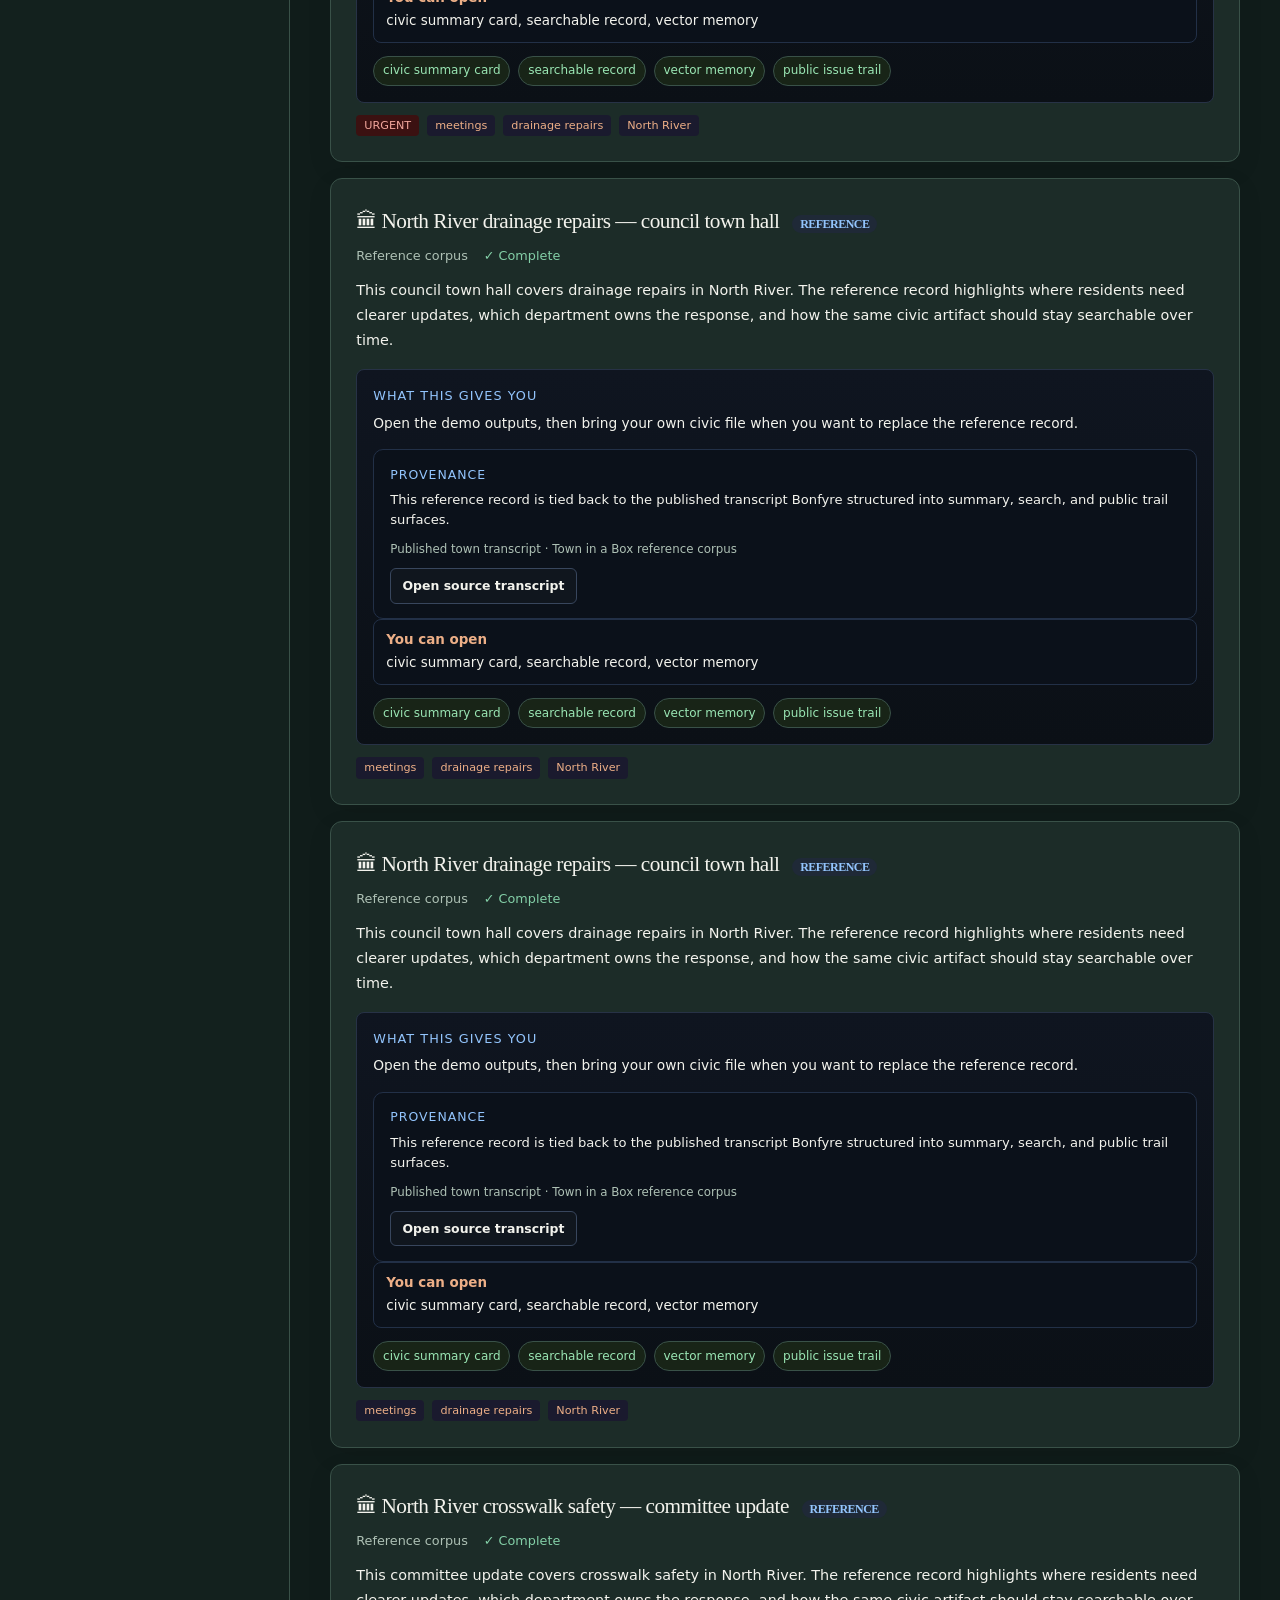
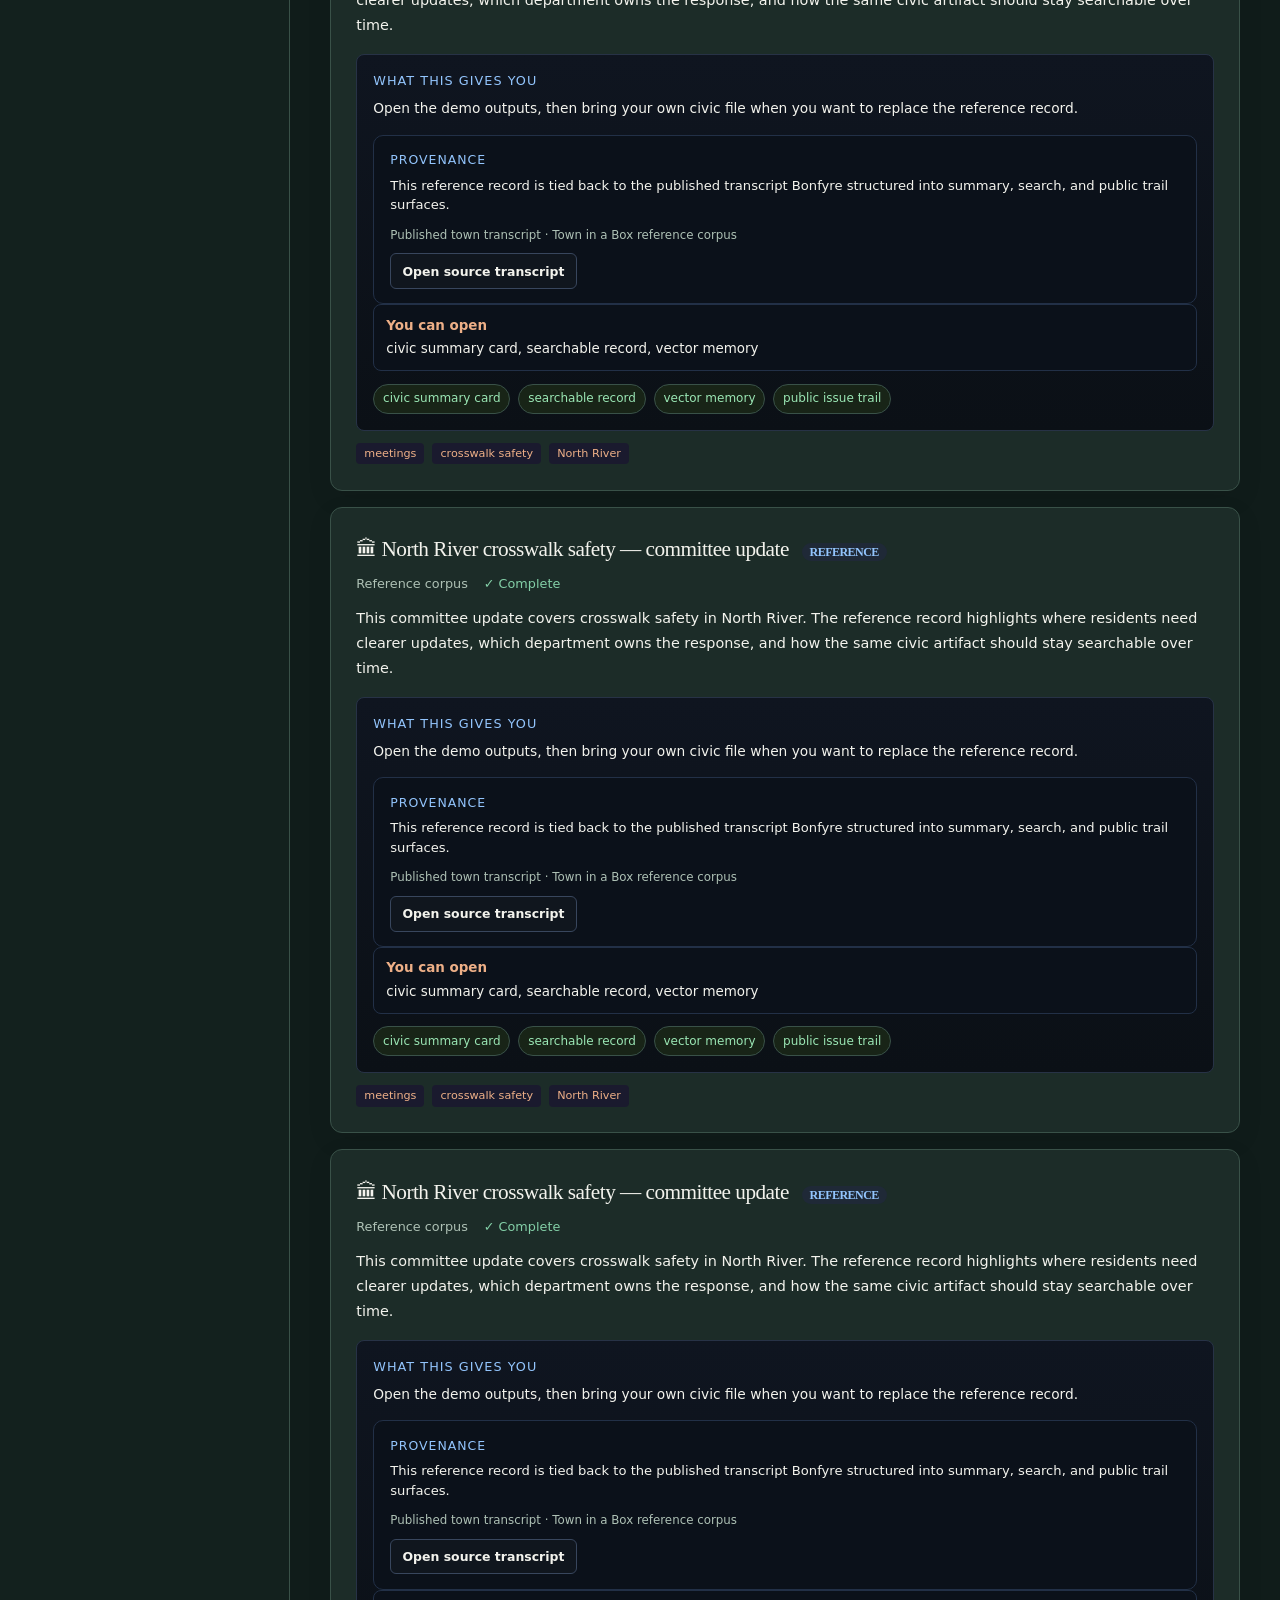
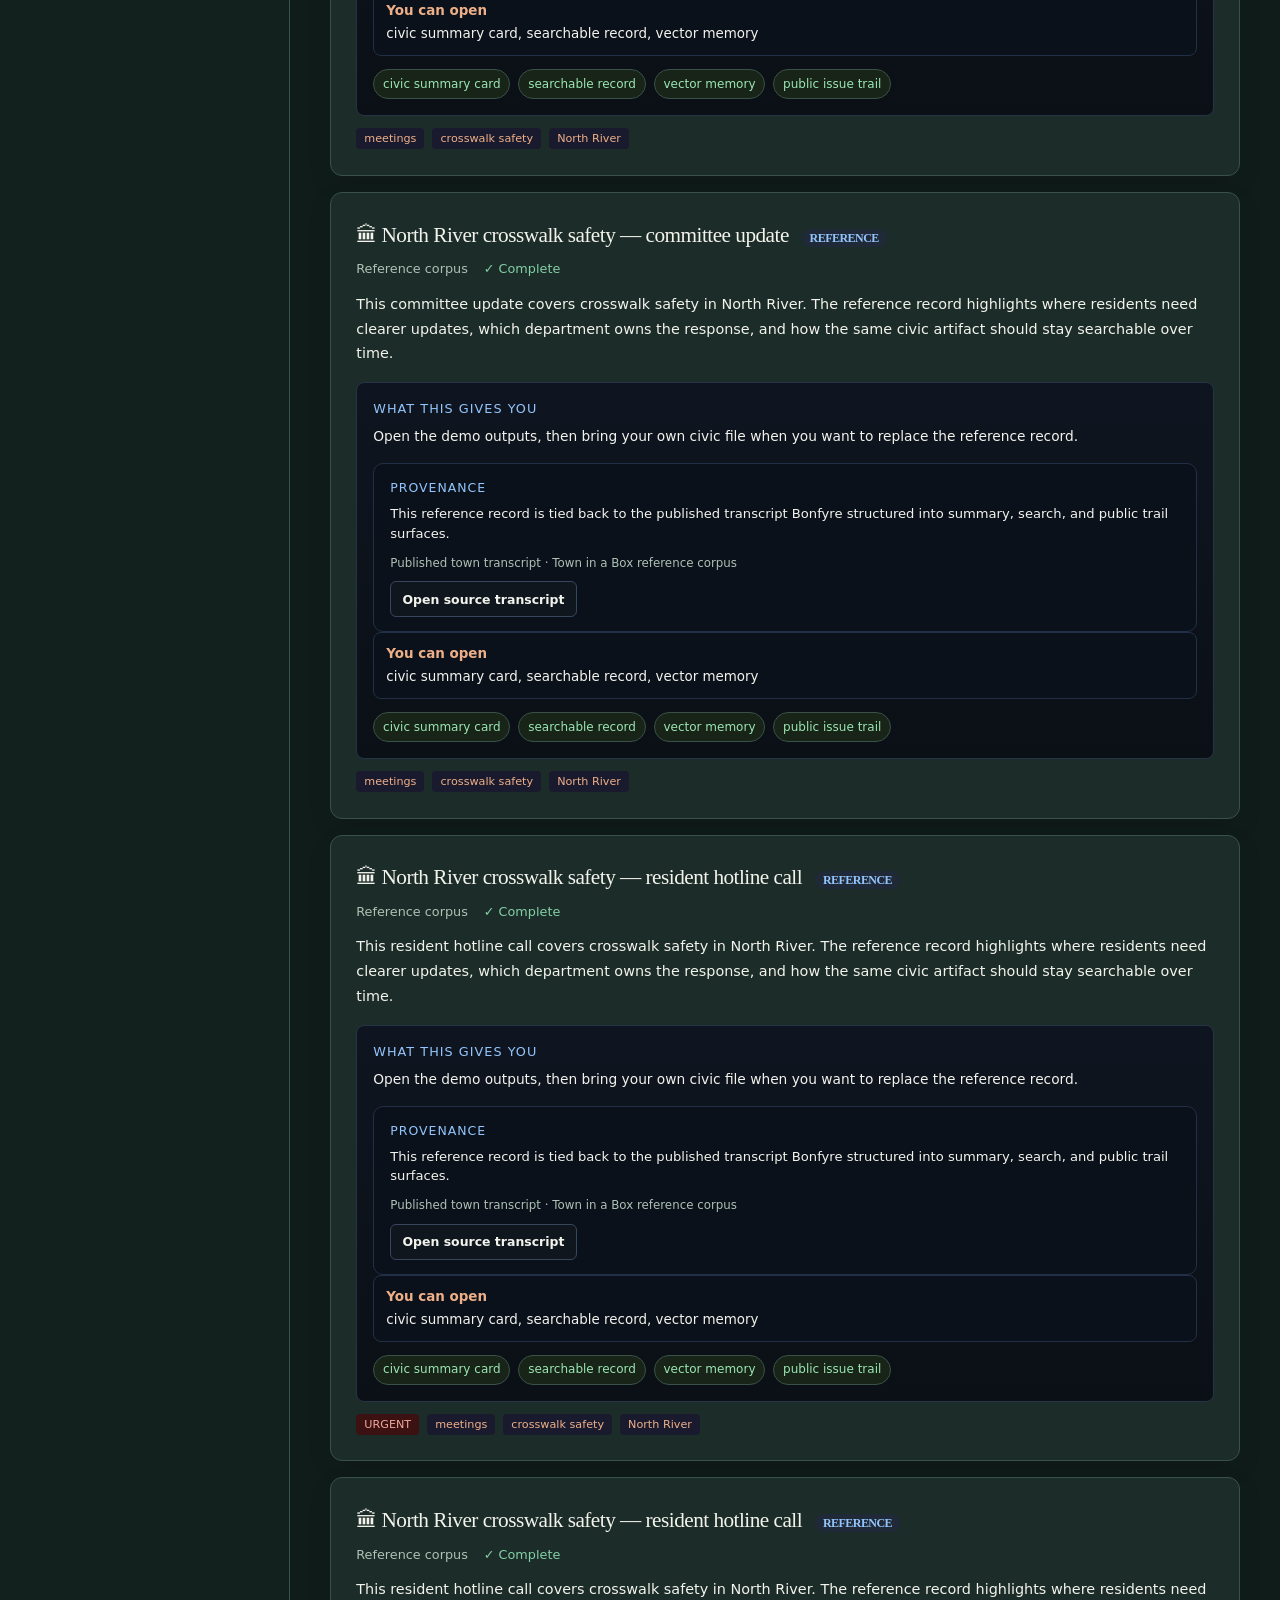
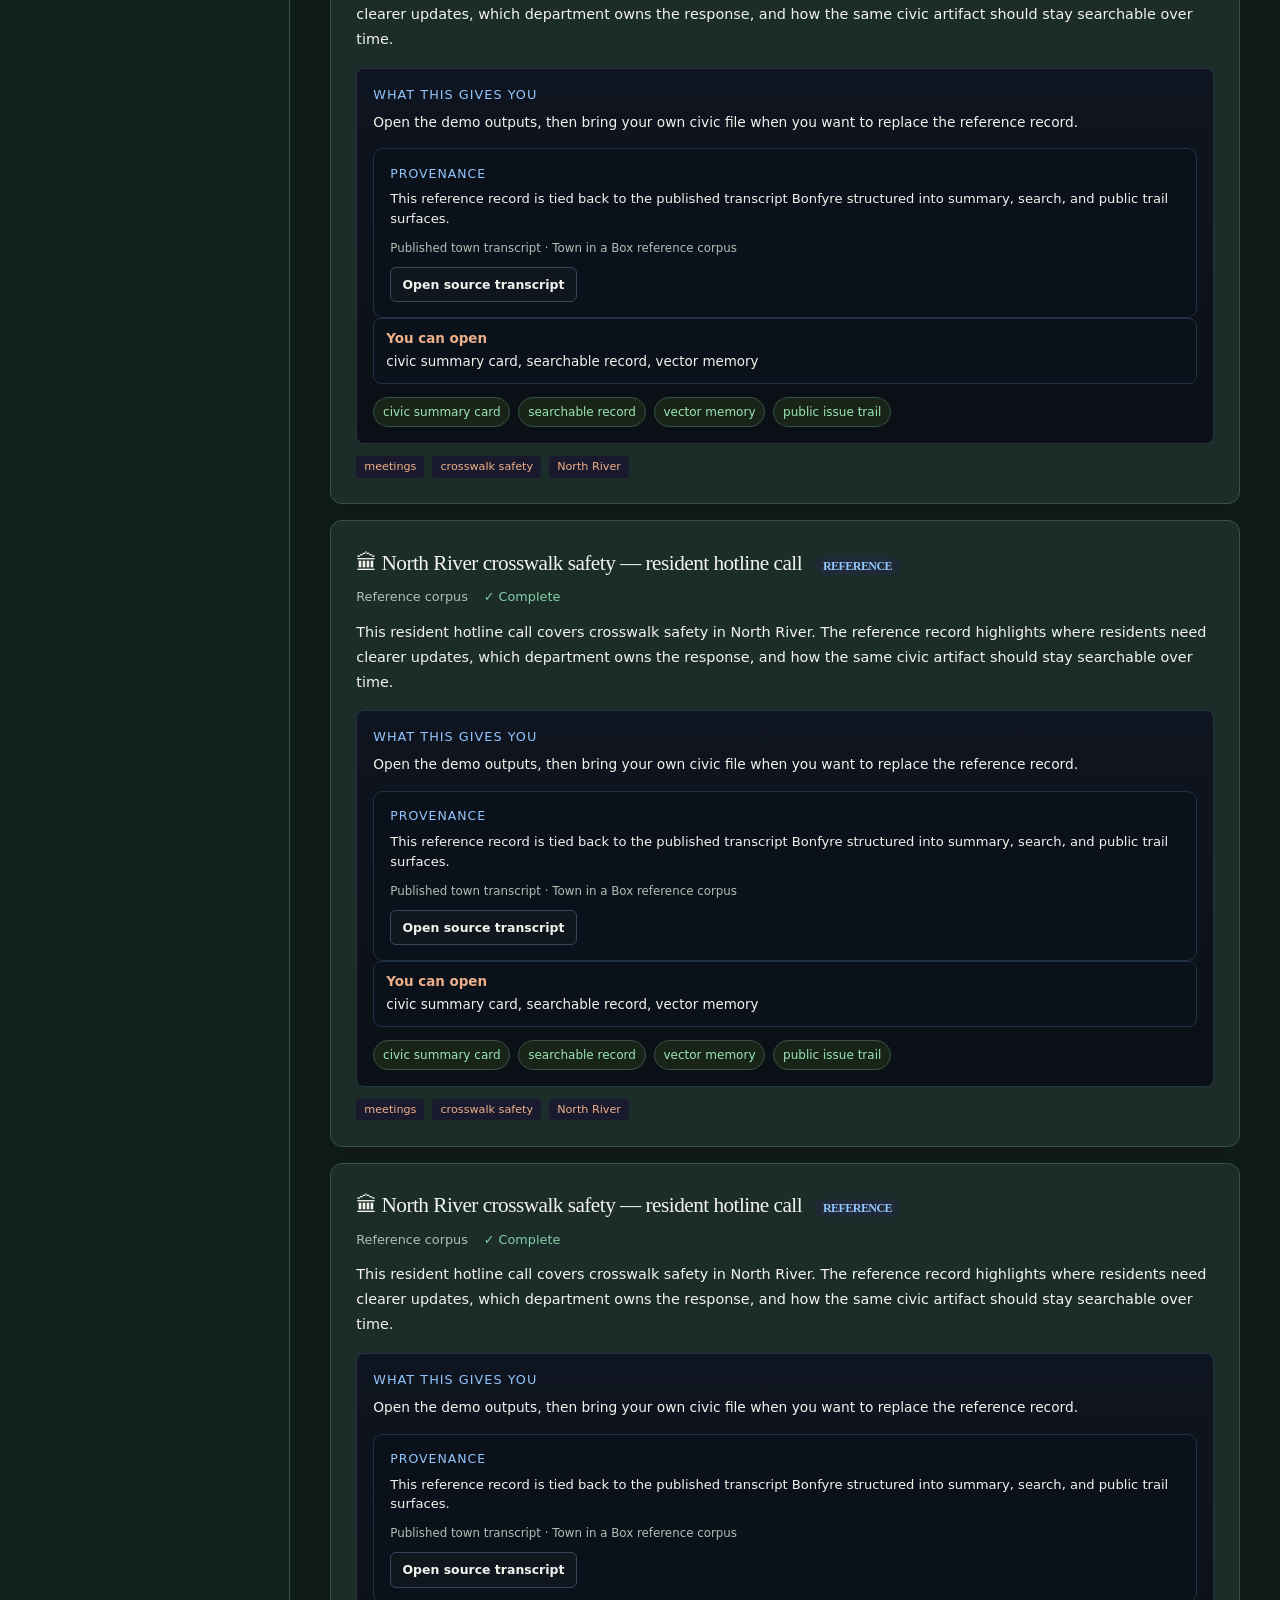
==== commit 89b41a4f: "Align public demo homepage copy with readable application names" ====
--- a/site/index.html
+++ b/site/index.html
@@ -3,7 +3,7 @@
 <head>
   <meta charset="utf-8">
   <meta name="viewport" content="width=device-width,initial-scale=1">
-  <title>Town in a Box</title>
+  <title>Explore local council records</title>
   <style>
     :root {
       --bg: #0a0a0a; --fg: #e0e0e0; --accent: #ff6600;
@@ -162,10 +162,10 @@
 </style>
 </head>
 <body>
-<nav class="aurekai-network-nav" aria-label="Aurekai application network"><span><a href="https://nickgonzales76017.github.io/bonfyre/discover/"><strong>AUREKAI</strong></a> / Town in a Box</span><div><a href="https://nickgonzales76017.github.io/bonfyre/discover/">All 20 applications</a><a href="https://nickgonzales76017.github.io/bonfyre/blog/a-council-agenda-can-be-useful/">Related research</a><a href="https://nickgonzales76017.github.io/bonfyre/fieldwork/">Fieldwork stories</a></div></nav>
+<nav class="aurekai-network-nav" aria-label="Aurekai application network"><span><a href="https://nickgonzales76017.github.io/bonfyre/discover/"><strong>AUREKAI</strong></a> / Explore local council records</span><div><a href="https://nickgonzales76017.github.io/bonfyre/discover/">All 20 applications</a><a href="https://nickgonzales76017.github.io/bonfyre/blog/a-council-agenda-can-be-useful/">Related research</a><a href="https://nickgonzales76017.github.io/bonfyre/fieldwork/">Fieldwork stories</a></div></nav>
   <div class="app">
     <header>
-      <h1>Town in a Box</h1>
+      <h1>Explore local council records</h1>
       <span class="badge badge-demo" id="statusBadge">DEMO</span>
       <div class="header-right">
         <a class="btn btn-primary" href="civic-council/" style="text-decoration:none;display:inline-flex;align-items:center;white-space:nowrap">Council Media Studio ↗</a>
@@ -234,7 +234,7 @@
     <div class="main" id="boardContent">
       <div style="text-align:center;padding:4rem 2rem;color:var(--dim);">
         <p style="font-size:1.2rem;margin-bottom:.5rem;">Start with the demo civic record or add your own file</p>
-        <p>Town in a Box turns one public input into a clear summary, a searchable record, and a reusable town memory.</p>
+        <p>This demo turns one public input into a clear summary, a searchable record, and a reusable town memory.</p>
         <p style="margin-top:1.5rem;font-size:.85rem;line-height:1.6;">
           Open the reference corpus to see the full flow working now.<br>
           When you're ready, add your own civic file and the app will follow the same path.
